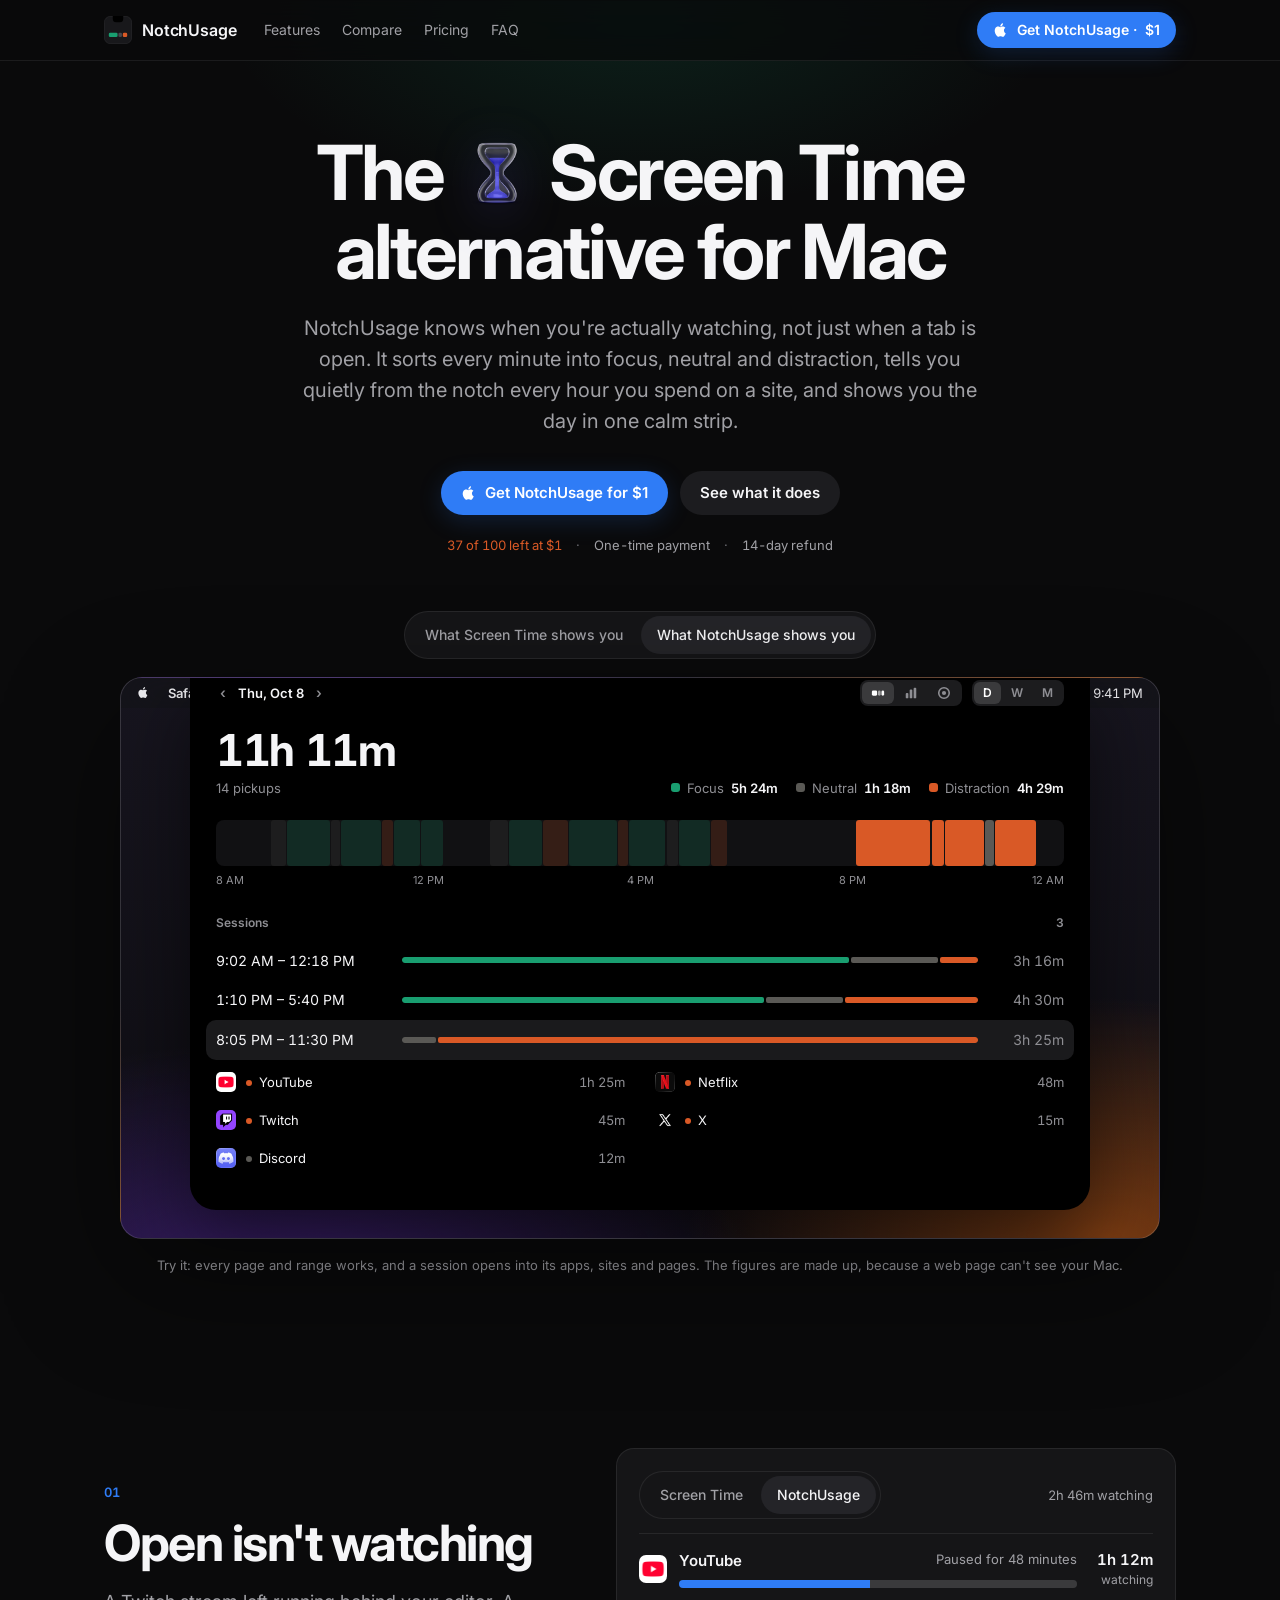
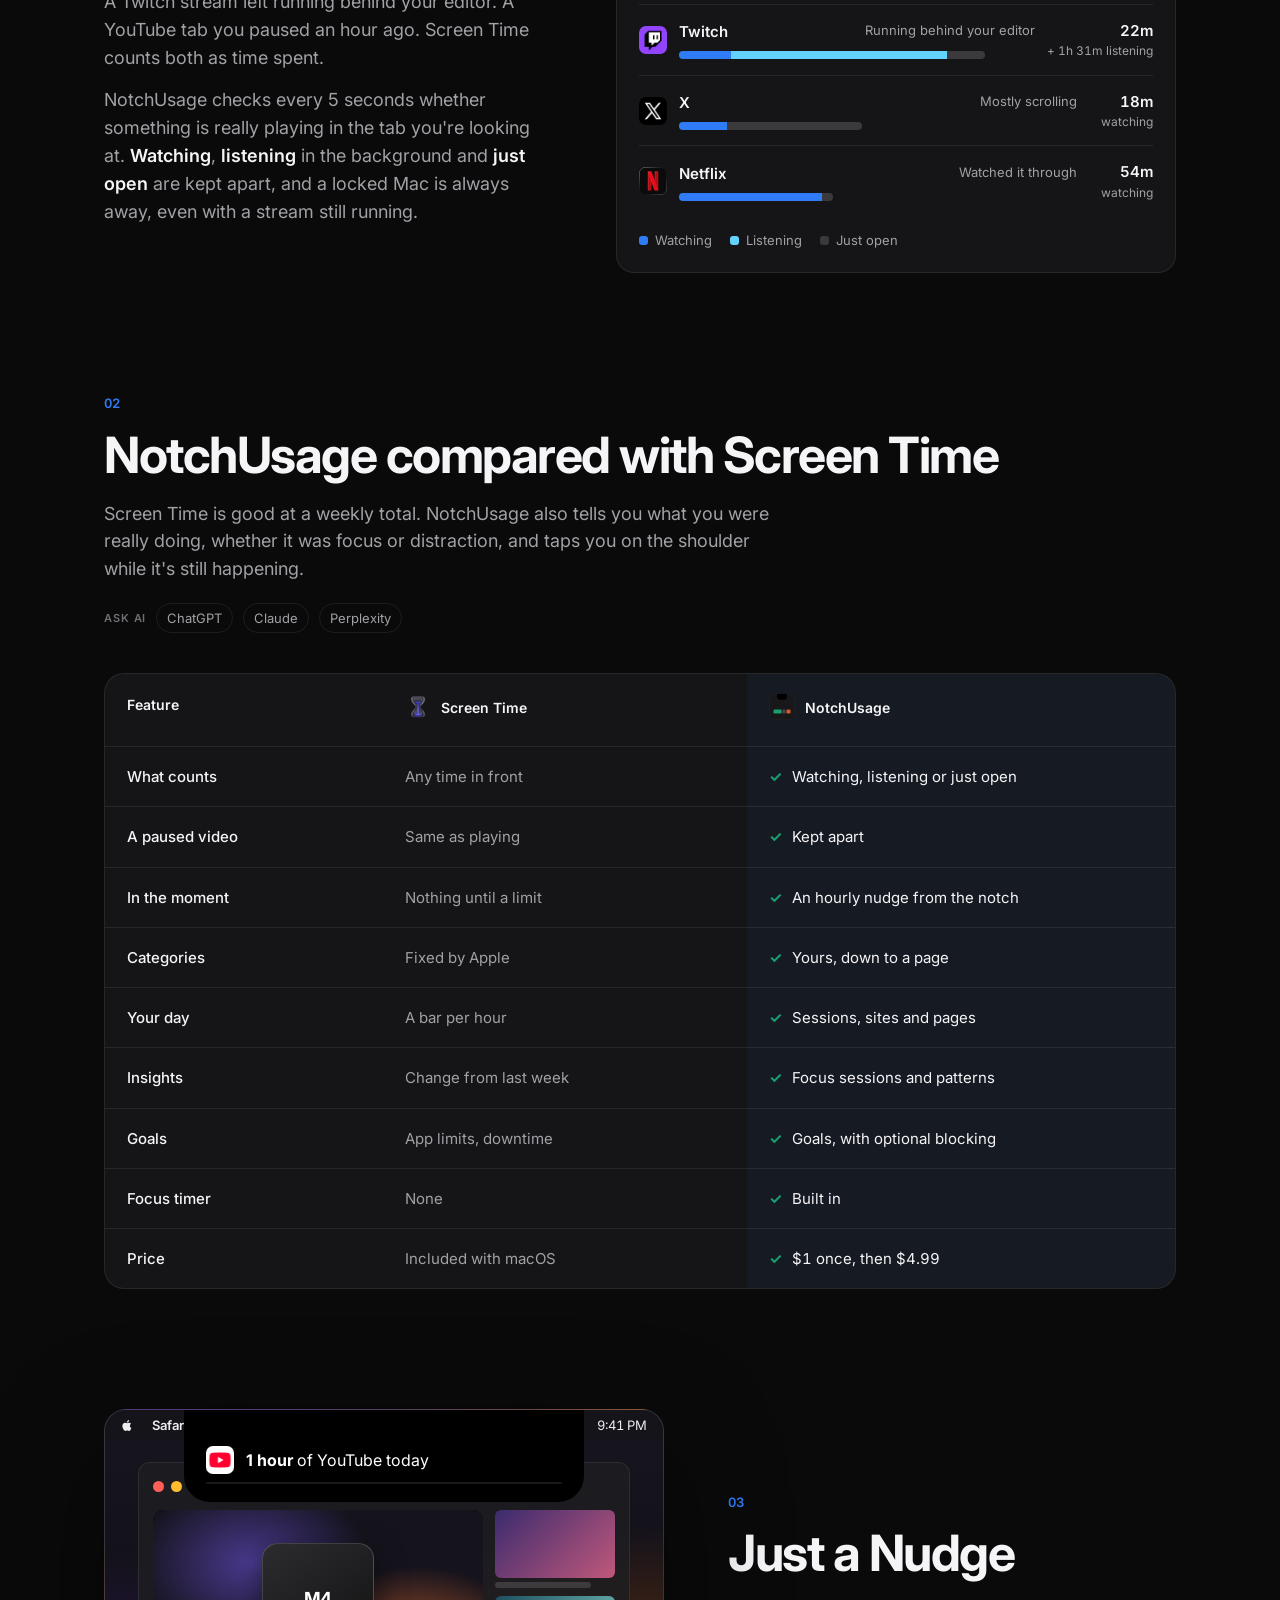
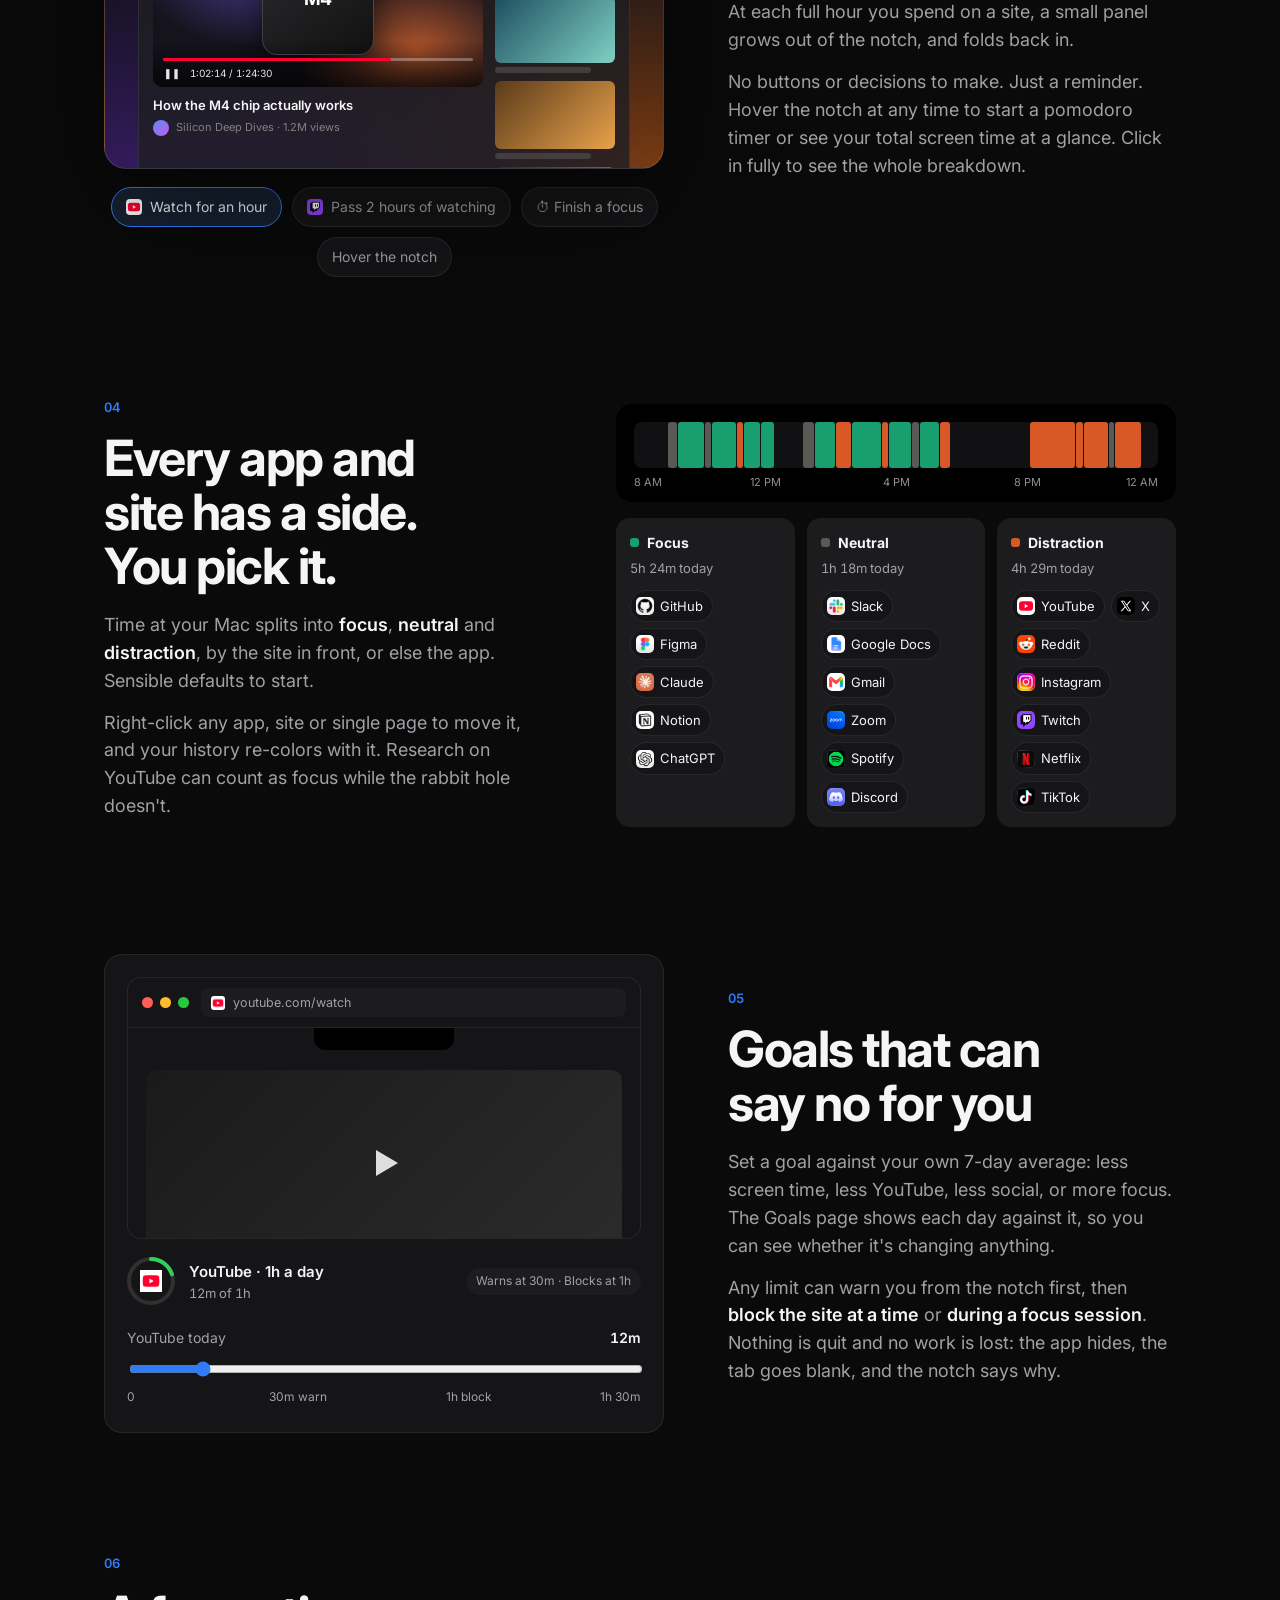
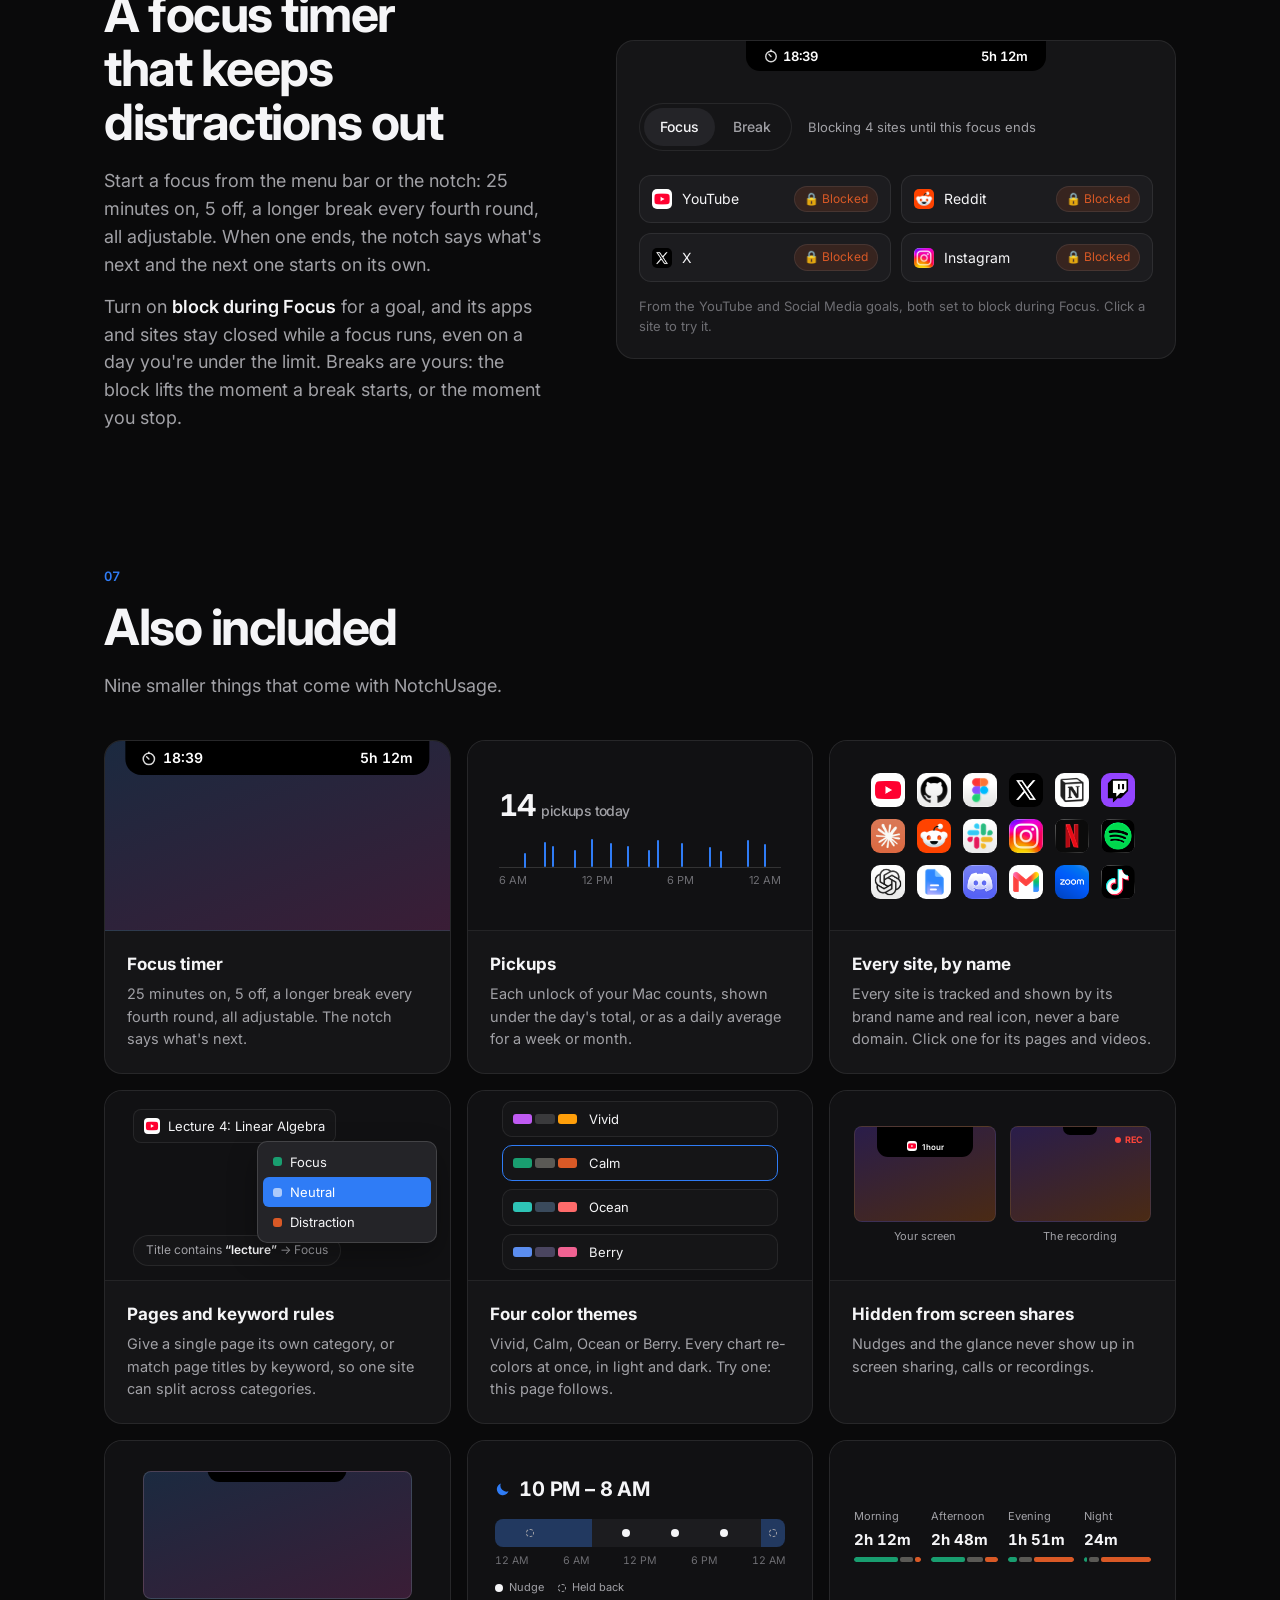
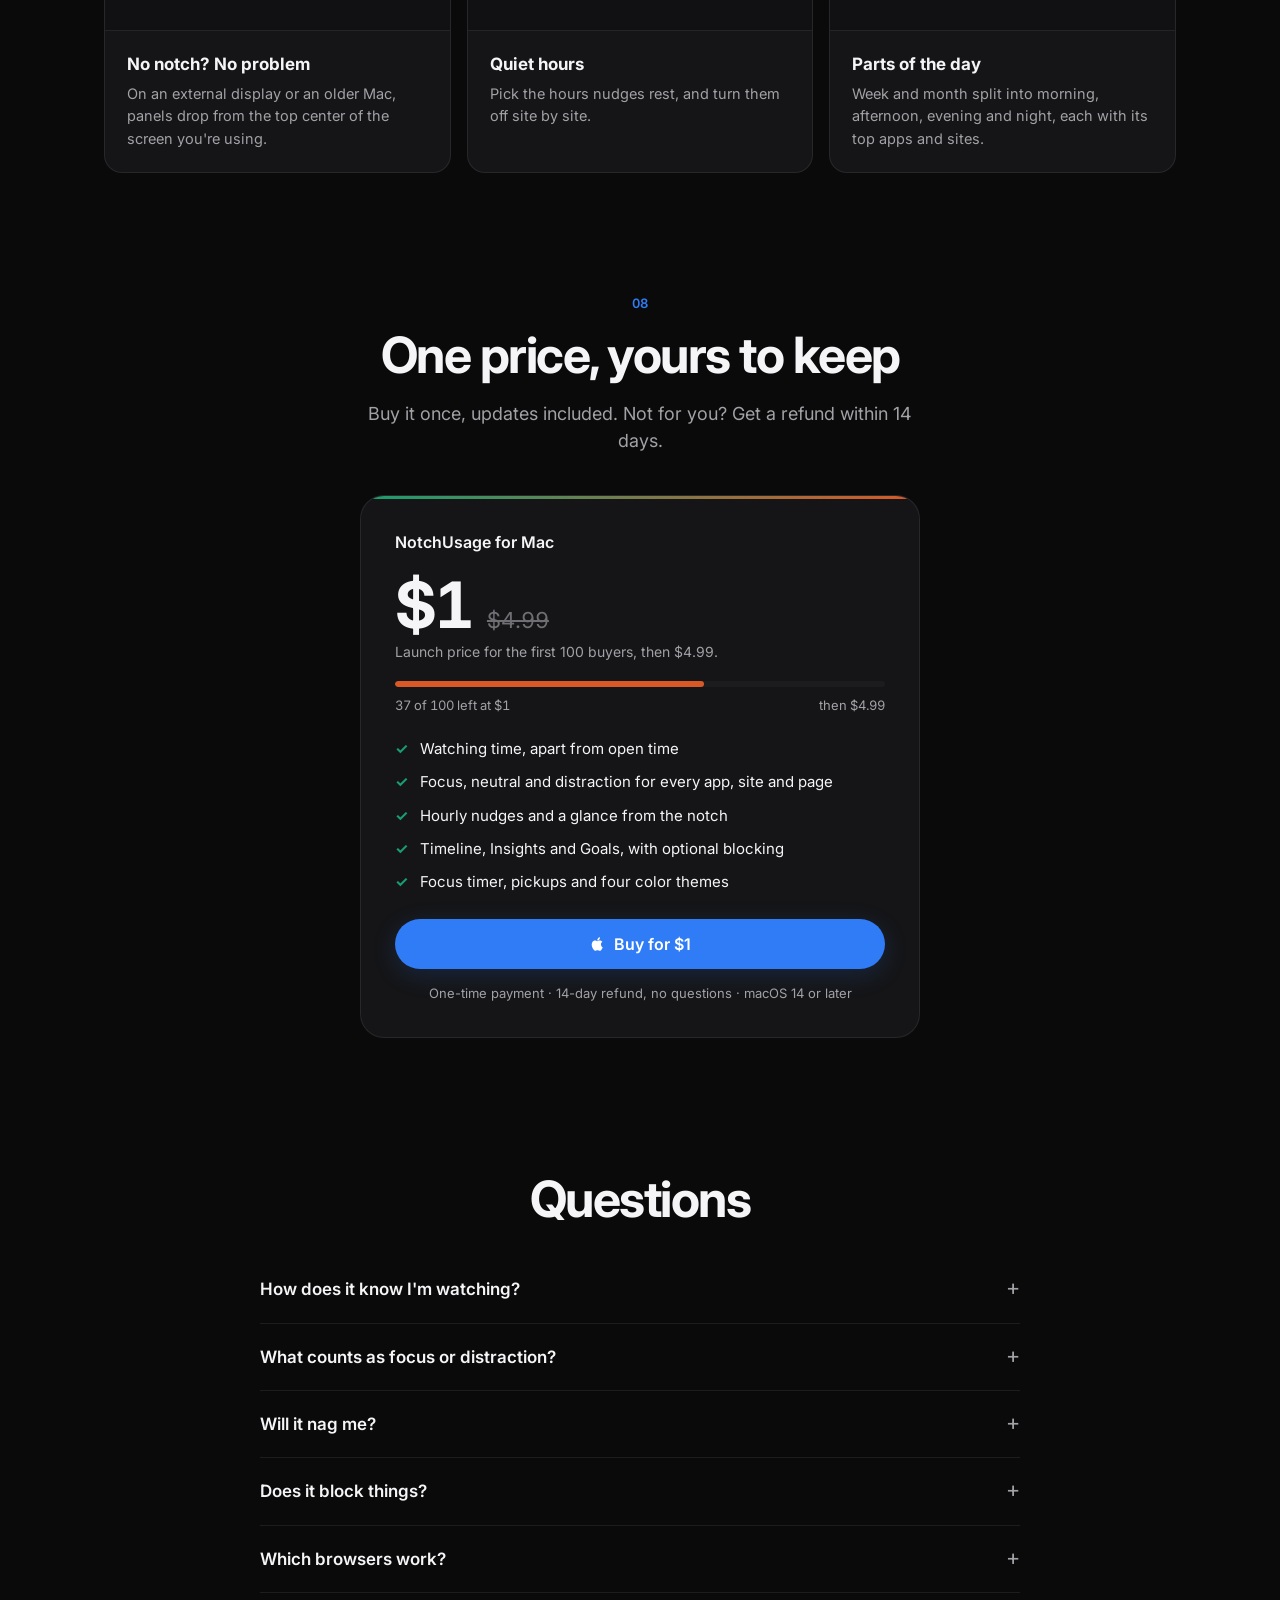
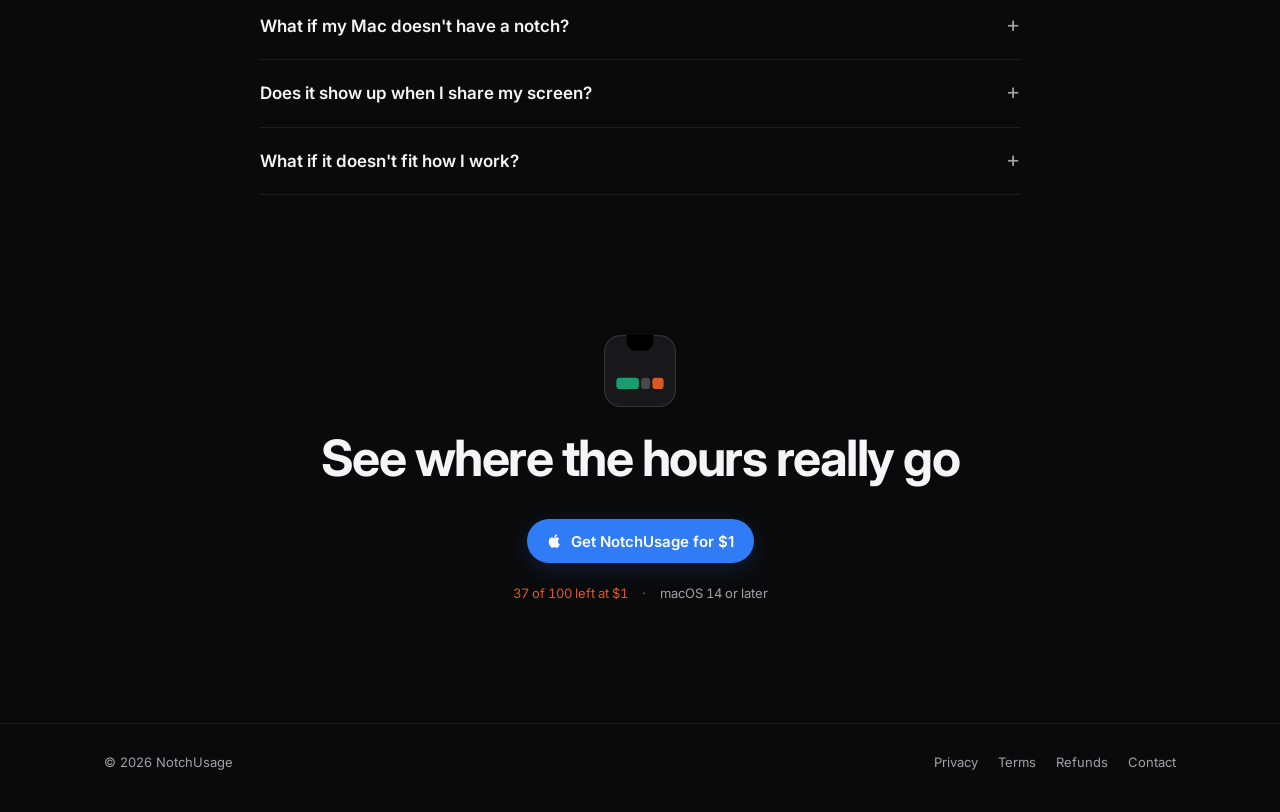
==== index.html @ 6f3a8d9e "Just a Nudge copy, static categories Co-Authored-By: Claude Opus 5.5 <noreply@anthropic.com>" ====
<!doctype html>
<html lang="en">
<head>
<meta charset="utf-8">
<meta name="viewport" content="width=device-width, initial-scale=1">
<title>NotchUsage: The Screen Time Alternative for Mac</title>
<meta name="description" content="NotchUsage knows when you're actually watching, not just when a tab is open. Focus, neutral and distraction for every app and site, a quiet nudge from the notch every hour, and a calm look back at your day.">
<link rel="icon" href="data:image/svg+xml,%3Csvg xmlns='http://www.w3.org/2000/svg' viewBox='0 0 64 64'%3E%3Crect width='64' height='64' rx='15' fill='%2318181b'/%3E%3Cpath d='M20 0h24v6a8 8 0 0 1-8 8h-8a8 8 0 0 1-8-8z' fill='%23000'/%3E%3Crect x='12' y='40' width='18' height='8' rx='3' fill='%23199E70'/%3E%3Crect x='32' y='40' width='8' height='8' rx='3' fill='%2348484d'/%3E%3Crect x='42' y='40' width='10' height='8' rx='3' fill='%23D95926'/%3E%3C/svg%3E">
<link rel="preconnect" href="https://fonts.googleapis.com">
<link rel="preconnect" href="https://fonts.gstatic.com" crossorigin>
<link href="https://fonts.googleapis.com/css2?family=Inter:wght@400;500;600;700&display=swap" rel="stylesheet">
<style>
:root {
  --bg: #0A0A0B;
  --bg-2: #111113;
  --surface: #151517;
  --surface-2: #1C1C1F;
  --surface-3: #242428;
  --border: rgba(255,255,255,.08);
  --border-2: rgba(255,255,255,.14);
  --text: #F5F5F7;
  --muted: #A1A1A6;
  --faint: #6E6E73;
  --accent: #2F7CF6;
  --accent-hover: #4A8DF8;
  --glow: rgba(47,124,246,.18);

  /* category colors: Calm theme (dark values); the theme card can switch them */
  --c-focus: #199E70;
  --c-neutral: #5A5955;
  --c-dist: #D95926;

  /* playback states */
  --s-watch: #2F7CF6;
  --s-listen: #64D2FF;
  --s-open: #3A3A3C;

  --panel: #000;
  --panel-text: #F5F5F7;
  --panel-muted: #8E8E93;
  --panel-line: rgba(255,255,255,.09);
  --panel-raise: #1A1A1C;

  --radius: 18px;
  --font: "Inter", -apple-system, BlinkMacSystemFont, "SF Pro Text", system-ui, sans-serif;
  color-scheme: dark;
}

* { box-sizing: border-box; }
html { scroll-behavior: smooth; -webkit-text-size-adjust: 100%; }
body {
  margin: 0; background: var(--bg); color: var(--text);
  font: 400 16px/1.55 var(--font); -webkit-font-smoothing: antialiased;
  overflow-x: hidden;
}
img { display: block; }
a { color: inherit; }
button { font: inherit; color: inherit; }
.wrap { max-width: 1120px; margin: 0 auto; padding: 0 24px; }
.num { font-variant-numeric: tabular-nums; }

/* ---------- nav ---------- */
.nav {
  position: sticky; top: 0; z-index: 50;
  background: color-mix(in srgb, var(--bg) 78%, transparent);
  backdrop-filter: saturate(160%) blur(16px); -webkit-backdrop-filter: saturate(160%) blur(16px);
  border-bottom: 1px solid var(--border);
}
.nav .wrap { display: flex; align-items: center; gap: 28px; height: 60px; }
.brand { display: flex; align-items: center; gap: 10px; font-weight: 600; text-decoration: none; letter-spacing: -.01em; }
.brand svg { width: 28px; height: 28px; }
.nav-links { display: flex; gap: 22px; font-size: 14px; color: var(--muted); }
.nav-links a { text-decoration: none; }
.nav-links a:hover { color: var(--text); }
.nav-right { margin-left: auto; display: flex; align-items: center; gap: 14px; }
.btn {
  display: inline-flex; align-items: center; gap: 8px; height: 44px; padding: 0 20px; border-radius: 999px;
  font-weight: 600; font-size: 15px; text-decoration: none; border: 0; cursor: pointer; white-space: nowrap;
  transition: background .15s, transform .15s;
}
.btn:active { transform: scale(.98); }
.btn-primary { background: var(--accent); color: #fff; box-shadow: 0 6px 24px var(--glow); }
.btn-primary:hover { background: var(--accent-hover); }
.btn-ghost { background: var(--surface-2); color: var(--text); }
.btn-ghost:hover { background: var(--surface-3); }
.btn-sm { height: 36px; padding: 0 16px; font-size: 14px; }
.btn svg { width: 16px; height: 16px; }

/* ---------- hero ---------- */
.hero { text-align: center; padding: 72px 0 40px; position: relative; }
.hero::before {
  content: ""; position: absolute; inset: -60px 0 auto; height: 520px; pointer-events: none; z-index: -1;
  background: radial-gradient(600px 300px at 50% 0%, color-mix(in srgb, var(--c-focus) 16%, transparent), transparent 70%);
}
.pill {
  display: inline-flex; align-items: center; gap: 10px; padding: 5px 14px 5px 6px; border-radius: 999px;
  border: 1px solid var(--border); background: var(--surface); font-size: 13px; color: var(--muted); text-decoration: none;
}
.pill b { background: var(--accent); color: #fff; font-weight: 600; font-size: 11px; padding: 2px 8px; border-radius: 999px; }
.pill:hover { border-color: var(--border-2); color: var(--text); }
h1 {
  font-size: clamp(40px, 7vw, 76px); line-height: 1.04; letter-spacing: -.035em; font-weight: 700;
  margin: 0 auto 22px; max-width: 900px;
}
h1 .inline-icon {
  display: inline-block; width: 1em; height: 1em; vertical-align: -.14em; margin: 0 .02em;
  filter: drop-shadow(0 8px 24px rgba(94,92,230,.35));
}
.lede { font-size: clamp(17px, 2vw, 20px); color: var(--muted); max-width: 680px; margin: 0 auto; text-wrap: pretty; }
.cta-row { display: flex; gap: 12px; justify-content: center; margin: 34px 0 20px; flex-wrap: wrap; }
.meta { font-size: 13px; color: var(--muted); display: flex; gap: 8px 14px; justify-content: center; flex-wrap: wrap; }
.meta .hot { color: var(--c-dist); }
.meta span + span::before { content: "·"; margin-right: 14px; color: var(--faint); }

/* ---------- demo shell ---------- */
.demo { margin: 56px auto 0; max-width: 1040px; }
.demo-switch {
  display: inline-flex; padding: 4px; border-radius: 999px; background: var(--surface); border: 1px solid var(--border);
  margin-bottom: 18px; gap: 2px;
}
.demo-switch button {
  border: 0; background: transparent; padding: 8px 16px; border-radius: 999px; font-size: 14px; font-weight: 500;
  color: var(--muted); cursor: pointer; transition: background .2s, color .2s;
}
.demo-switch button[aria-pressed="true"] { background: var(--surface-3); color: var(--text); }
.screen {
  position: relative; border-radius: 22px; overflow: hidden; text-align: left;
  border: 1px solid var(--border-2);
  background:
    radial-gradient(800px 420px at 15% 110%, #3B1E6E 0%, transparent 60%),
    radial-gradient(700px 400px at 95% 100%, #7A3B12 0%, transparent 60%),
    linear-gradient(180deg, #17151F, #0E0D12);
  box-shadow: 0 40px 120px rgba(0,0,0,.45);
}
.menubar {
  height: 30px; display: flex; align-items: center; padding: 0 16px; gap: 18px; font-size: 13px; position: relative;
  background: rgba(20,20,24,.55); backdrop-filter: blur(20px); -webkit-backdrop-filter: blur(20px); color: #EDEDF0;
}
.menubar b { font-weight: 600; }
.menubar .right { margin-left: auto; display: flex; gap: 14px; align-items: center; }
.menubar .mb-app { width: 15px; height: 15px; border-radius: 4px; }
.screen-body { padding: 0 20px 28px; min-height: 120px; }

/* the analysis panel grows out of the notch */
.panel {
  background: var(--panel); color: var(--panel-text); margin: -30px auto 0; position: relative; z-index: 2;
  max-width: 900px; border-radius: 0 0 26px 26px; padding: 0 26px 26px;
  box-shadow: 0 30px 80px rgba(0,0,0,.5);
}
.panel-head { height: 30px; display: flex; align-items: center; gap: 10px; font-size: 13px; }
.panel-head .date { display: flex; align-items: center; gap: 8px; font-weight: 600; }
.panel-head .notch-gap { flex: 1; min-width: 150px; }
.chev { border: 0; background: none; color: var(--panel-muted); cursor: pointer; padding: 2px 4px; font-size: 14px; line-height: 1; }
.chev:hover { color: var(--panel-text); }
.seg { display: inline-flex; background: #1C1C1E; border-radius: 8px; padding: 2px; gap: 1px; }
.seg button {
  border: 0; background: transparent; color: var(--panel-muted); padding: 2px 9px; border-radius: 6px; cursor: pointer;
  font-size: 12px; font-weight: 600; display: grid; place-items: center; height: 22px;
}
.seg button[aria-pressed="true"] { background: #3A3A3C; color: #fff; }
.seg button svg { width: 14px; height: 14px; }
.panel-body { padding-top: 20px; min-height: 430px; }
.headline { display: flex; align-items: flex-end; gap: 28px; flex-wrap: wrap; }
.big { font-size: 44px; font-weight: 700; letter-spacing: -.03em; line-height: 1; }
.sub { color: var(--panel-muted); font-size: 13px; margin-top: 6px; }
.legend { display: flex; gap: 18px; font-size: 13px; margin-left: auto; flex-wrap: wrap; }
.legend span { display: flex; align-items: center; gap: 7px; color: var(--panel-muted); }
.legend b { color: var(--panel-text); font-weight: 600; }
.sw { width: 9px; height: 9px; border-radius: 3px; flex: none; }
.f { background: var(--c-focus); } .n { background: var(--c-neutral); } .d { background: var(--c-dist); }

.strip { position: relative; height: 46px; margin-top: 22px; border-radius: 8px; background: #111113; }
.blk { position: absolute; top: 0; bottom: 0; border-radius: 3px; transition: opacity .25s, background .4s; cursor: pointer; }
.blk.dim { opacity: .18; }
.hours { position: relative; height: 18px; margin-top: 6px; font-size: 11px; color: var(--panel-muted); }
.hours span { position: absolute; transform: translateX(-50%); white-space: nowrap; }
.hours span:first-child { transform: none; }
.hours span:last-child { transform: translateX(-100%); }
.tip {
  position: absolute; z-index: 5; pointer-events: none; background: #2C2C2E; color: #fff; font-size: 12px;
  padding: 6px 10px; border-radius: 8px; white-space: nowrap; transform: translate(-50%, -110%); top: 0; opacity: 0; transition: opacity .12s;
  display: flex; align-items: center; gap: 7px; box-shadow: 0 8px 20px rgba(0,0,0,.4);
}
.tip img { width: 14px; height: 14px; border-radius: 4px; }
.tip.on { opacity: 1; }

.sec-title { font-size: 12px; font-weight: 600; color: var(--panel-muted); margin: 24px 0 8px; display: flex; justify-content: space-between; }
.rows { display: flex; flex-direction: column; }
.srow {
  display: grid; grid-template-columns: 170px 1fr 70px; gap: 16px; align-items: center; padding: 9px 10px; margin: 0 -10px;
  border-radius: 10px; cursor: pointer; font-size: 14px; border: 0; background: none; text-align: left; color: inherit; width: calc(100% + 20px);
}
.srow:hover { background: var(--panel-raise); }
.srow[aria-expanded="true"] { background: var(--panel-raise); }
.srow .len { text-align: right; color: var(--panel-muted); }
.cbar { display: flex; height: 6px; border-radius: 3px; overflow: hidden; gap: 2px; }
.cbar i { display: block; height: 100%; border-radius: 2px; transition: background .4s; }
.drill { padding: 6px 0 10px 0; display: grid; grid-template-columns: 1fr 1fr; gap: 6px 30px; }
.item {
  display: grid; grid-template-columns: 20px 1fr auto; gap: 10px; align-items: center; font-size: 13px;
  padding: 6px 8px; margin: 0 -8px; border-radius: 8px; cursor: pointer; border: 0; background: none; color: inherit; text-align: left; width: calc(100% + 16px);
}
.item:hover, .item[aria-expanded="true"] { background: var(--panel-raise); }
.item img, .ico { width: 20px; height: 20px; border-radius: 5px; }
.ico { display: grid; place-items: center; font-size: 10px; font-weight: 700; color: #fff; background: #3A3A3C; }
.item .t { color: var(--panel-muted); }
.item .dot { width: 6px; height: 6px; border-radius: 50%; display: inline-block; margin-right: 7px; vertical-align: 1px; }
.pages { grid-column: 1 / -1; font-size: 12.5px; color: var(--panel-muted); padding: 2px 0 8px 30px; }
.pages div { display: flex; justify-content: space-between; padding: 4px 0; border-bottom: 1px solid var(--panel-line); }
.pages div:last-child { border: 0; }
.pages b { color: var(--panel-text); font-weight: 500; }

.lanes { display: flex; flex-direction: column; gap: 6px; margin-top: 22px; }
.lane { display: grid; grid-template-columns: 54px 1fr 64px; gap: 12px; align-items: center; font-size: 12px; color: var(--panel-muted); cursor: pointer; }
.lane .strip { margin: 0; height: 30px; }
.lane:hover .strip { outline: 1px solid rgba(255,255,255,.18); }
.lane .tot { text-align: right; color: var(--panel-text); }
.lanes.thin { gap: 3px; }
.lanes.thin .lane .strip { height: 9px; border-radius: 3px; }
.lanes.thin .blk { border-radius: 1px; }
.parts { display: grid; grid-template-columns: repeat(4, 1fr); gap: 22px; margin-top: 26px; }
.parts h5 { margin: 0; font-size: 12px; color: var(--panel-muted); font-weight: 600; }
.parts .pv { font-size: 20px; font-weight: 600; margin: 4px 0 8px; }
.parts .mini { font-size: 12px; display: flex; justify-content: space-between; color: var(--panel-muted); padding: 2px 0; }
.parts .mini span:first-child { color: var(--panel-text); }

.ins { display: grid; grid-template-columns: 1fr 1fr; gap: 34px; }
.ins h4 { margin: 0 0 10px; font-size: 13px; color: var(--panel-muted); font-weight: 600; display: flex; align-items: center; gap: 8px; }
.ins .fig { display: flex; align-items: flex-end; justify-content: space-between; gap: 12px; }
.ins .fig .v { font-size: 32px; font-weight: 700; letter-spacing: -.02em; line-height: 1; }
.delta { font-size: 12px; font-weight: 600; margin-left: 8px; }
.ins .q { font-size: 12.5px; color: var(--panel-muted); margin: 8px 0 14px; }
.ins .q b { color: var(--panel-text); font-weight: 600; }
.sparks { display: flex; gap: 4px; align-items: flex-end; height: 40px; }
.sparks i { width: 8px; border-radius: 2px; display: block; }
.pattern { font-size: 13.5px; padding: 8px 0; border-bottom: 1px solid var(--panel-line); }
.pattern:last-child { border: 0; }
.pattern b { font-weight: 600; }
.trends { width: 100%; border-collapse: collapse; font-size: 13px; }
.trends td, .trends th { padding: 7px 0; border-bottom: 1px solid var(--panel-line); text-align: right; }
.trends th { color: var(--panel-muted); font-weight: 500; font-size: 12px; }
.trends td:first-child, .trends th:first-child { text-align: left; }
.trends tr:last-child td { border: 0; }

.goal-top { display: grid; grid-template-columns: 1fr 260px; gap: 34px; align-items: start; }
.gbars { position: relative; display: flex; align-items: flex-end; gap: 10px; height: 190px; margin-top: 18px; padding-bottom: 20px; }
.gbar { flex: 1; display: flex; flex-direction: column-reverse; gap: 2px; position: relative; height: 100%; justify-content: flex-start; }
.gbar i { display: block; border-radius: 3px; }
.gbar span { position: absolute; bottom: -20px; left: 0; right: 0; text-align: center; font-size: 11px; color: var(--panel-muted); }
.gline { position: absolute; left: 0; right: 0; border-top: 1.5px dashed rgba(255,255,255,.55); }
.gline em { position: absolute; right: 0; top: -18px; font-size: 11px; font-style: normal; color: var(--panel-muted); }
.gkey { display: flex; flex-direction: column; gap: 9px; font-size: 13px; margin-top: 6px; }
.gkey div { display: grid; grid-template-columns: 10px 1fr auto; gap: 10px; align-items: center; }
.gkey .t { color: var(--panel-muted); }
.tiles { display: grid; grid-template-columns: repeat(4, 1fr); gap: 12px; margin-top: 26px; }
.tile { background: var(--panel-raise); border-radius: 14px; padding: 14px; display: flex; gap: 12px; align-items: center; font-size: 13px; }
.tile .t { color: var(--panel-muted); font-size: 12px; }
.ring { width: 42px; height: 42px; flex: none; position: relative; }
.ring svg { width: 42px; height: 42px; transform: rotate(-90deg); }
.ring img, .ring .ico { position: absolute; inset: 11px; width: 20px; height: 20px; }

/* Screen Time look-alike (deliberately plain) */
.st { background: #1E1E20; color: #EDEDF0; border-radius: 12px; max-width: 900px; margin: 34px auto 0; padding: 26px 30px 30px; font-size: 14px; box-shadow: 0 30px 80px rgba(0,0,0,.4); }
.st .stbig { font-size: 30px; font-weight: 600; }
.st .stsub { color: #8E8E93; font-size: 13px; }
.st .stbars { display: flex; align-items: flex-end; gap: 6px; height: 120px; margin: 22px 0 6px; border-bottom: 1px solid rgba(128,128,128,.25); }
.st .stbars i { flex: 1; background: #0A84FF; border-radius: 2px 2px 0 0; display: block; }
.st .sthours { display: flex; justify-content: space-between; color: #8E8E93; font-size: 11px; }
.st .strow { display: grid; grid-template-columns: 24px 160px 1fr 80px; gap: 12px; align-items: center; padding: 9px 0; border-bottom: 1px solid rgba(128,128,128,.18); }
.st .strow:last-child { border: 0; }
.st .strow img { width: 20px; height: 20px; border-radius: 5px; }
.st .strow .bar { height: 6px; background: #8E8E93; border-radius: 3px; opacity: .6; }
.st .strow span:last-child { text-align: right; color: #8E8E93; }
.try { font-size: 13px; color: var(--muted); margin-top: 16px; text-align: center; }

/* ---------- sections ---------- */
section { padding: 120px 0 0; }
.kicker { font-size: 13px; font-weight: 600; color: var(--accent); font-variant-numeric: tabular-nums; letter-spacing: .02em; }
h2 { font-size: clamp(32px, 4.4vw, 50px); line-height: 1.08; letter-spacing: -.03em; font-weight: 700; margin: 14px 0 18px; text-wrap: balance; }
.prose { color: var(--muted); font-size: 18px; max-width: 560px; }
.prose p { margin: 0 0 14px; }
.prose b { color: var(--text); font-weight: 600; }
.split { display: grid; grid-template-columns: 1fr 1.25fr; gap: 64px; align-items: center; }
.split.rev { grid-template-columns: 1.25fr 1fr; }
.split.rev > :first-child { order: 2; }
.card {
  background: var(--surface); border: 1px solid var(--border); border-radius: var(--radius); padding: 22px;
}
.small-note { font-size: 13px; color: var(--faint); margin-top: 14px; }

/* 01 open vs watching */
.ow-head { display: flex; justify-content: space-between; align-items: center; margin-bottom: 14px; }
.ow-head .demo-switch { margin: 0; }
.ow-head .total { font-size: 13px; color: var(--muted); }
.ow-row { display: grid; grid-template-columns: 28px 1fr auto; gap: 12px; align-items: center; padding: 14px 0; border-top: 1px solid var(--border); }
.ow-row img { width: 28px; height: 28px; border-radius: 7px; }
.ow-name { font-weight: 600; font-size: 15px; display: flex; justify-content: space-between; gap: 10px; }
.ow-name small { font-weight: 400; color: var(--muted); font-size: 13px; transition: opacity .3s; }
.ow-bar { display: flex; height: 8px; border-radius: 4px; overflow: hidden; margin-top: 8px; background: var(--surface-2); }
.ow-bar i { display: block; height: 100%; transition: width .6s cubic-bezier(.2,.7,.2,1), background .4s; }
.ow-time { font-size: 15px; font-weight: 600; min-width: 64px; text-align: right; }
.ow-time small { display: block; font-weight: 400; color: var(--muted); font-size: 12px; }
.ow-legend { display: flex; gap: 18px; font-size: 13px; color: var(--muted); margin-top: 14px; transition: opacity .3s; }
.ow-legend span { display: flex; gap: 7px; align-items: center; }

/* 02 compare */
.ask { display: flex; gap: 10px; align-items: center; font-size: 13px; color: var(--muted); margin-top: 20px; flex-wrap: wrap; }
.ask .lbl { font-size: 11px; letter-spacing: .08em; text-transform: uppercase; color: var(--faint); font-weight: 600; }
.ask a { text-decoration: none; padding: 4px 10px; border: 1px solid var(--border); border-radius: 999px; }
.ask a:hover { color: var(--text); border-color: var(--border-2); }
.table-wrap { margin-top: 40px; border: 1px solid var(--border); border-radius: 20px; overflow: hidden; background: var(--surface); }
table.cmp { width: 100%; border-collapse: collapse; font-size: 15px; }
.cmp th, .cmp td { padding: 18px 22px; text-align: left; vertical-align: top; border-top: 1px solid var(--border); }
.cmp thead th { border-top: 0; font-size: 14px; font-weight: 600; padding: 20px 22px; }
.cmp thead th span { display: inline-flex; align-items: center; gap: 10px; }
.cmp thead th img, .cmp thead th svg { width: 26px; height: 26px; border-radius: 7px; }
.cmp thead th img { border-radius: 0; }
.cmp td:first-child { color: var(--text); font-weight: 500; width: 26%; }
.cmp td:nth-child(2) { color: var(--muted); width: 34%; }
.cmp td:nth-child(3) { color: var(--text); }
.cmp td:nth-child(3)::before { content: "✓"; color: var(--c-focus); font-weight: 700; margin-right: 10px; }
.cmp th:nth-child(3), .cmp td:nth-child(3) { background: color-mix(in srgb, var(--accent) 5%, transparent); }

/* 03 nudge */
.nudge-screen { min-height: 360px; }
.notch {
  position: absolute; left: 50%; top: 0; transform: translateX(-50%); z-index: 4;
  width: 190px; height: 30px; background: #000; border-radius: 0 0 14px 14px; color: #fff;
  transition: width .5s cubic-bezier(.3,.8,.25,1), height .5s cubic-bezier(.3,.8,.25,1), border-radius .5s;
  overflow: hidden; cursor: pointer;
}
.notch.open { border-radius: 0 0 26px 26px; }
.notch .nc { position: absolute; left: 0; right: 0; top: 30px; padding: 6px 22px 18px; opacity: 0; transition: opacity .25s; }
.notch.open .nc { opacity: 1; transition-delay: .2s; }
.notch .wing { position: absolute; top: 0; height: 30px; display: flex; align-items: center; font-size: 13px; font-weight: 600; opacity: 0; transition: opacity .25s; }
.notch.open .wing { opacity: 1; transition-delay: .2s; }
.notch .wing.l { left: 18px; } .notch .wing.r { right: 18px; }
.nmsg { display: flex; align-items: center; gap: 12px; font-size: 16px; white-space: nowrap; }
.nmsg img, .nmsg .ico { width: 28px; height: 28px; border-radius: 7px; }
.nmsg b { font-weight: 700; }
.nmsg small { display: block; color: var(--panel-muted); font-size: 12.5px; }
.nprog { position: absolute; left: 22px; right: 22px; bottom: 8px; height: 2px; background: rgba(255,255,255,.1); border-radius: 1px; overflow: hidden; }
.nprog i { display: block; height: 100%; background: rgba(255,255,255,.45); width: 100%; transform-origin: left; }
.gl-rows { display: flex; flex-direction: column; gap: 6px; font-size: 13px; }
.gl-rows div { display: grid; grid-template-columns: 18px 1fr auto; gap: 10px; align-items: center; }
.gl-rows img { width: 18px; height: 18px; border-radius: 5px; }
.gl-rows span:last-child { color: var(--panel-muted); }
.play { width: 22px; height: 22px; border-radius: 50%; background: #2C2C2E; display: grid; place-items: center; }
.nudge-controls { display: flex; gap: 10px; flex-wrap: wrap; justify-content: center; margin-top: 18px; }
.chip {
  border: 1px solid var(--border); background: var(--surface); border-radius: 999px; padding: 8px 14px; font-size: 14px;
  cursor: pointer; display: inline-flex; align-items: center; gap: 8px; color: var(--muted);
}
.chip:hover { color: var(--text); border-color: var(--border-2); }
.chip[aria-pressed="true"] { color: var(--text); border-color: var(--accent); background: color-mix(in srgb, var(--accent) 12%, var(--surface)); }
.chip img { width: 16px; height: 16px; border-radius: 4px; }
.desk-window {
  position: absolute; left: 6%; right: 6%; top: 52px; bottom: -40px; border-radius: 12px; background: rgba(30,30,34,.8);
  border: 1px solid rgba(255,255,255,.08); overflow: hidden;
}
.tl-dots { display: flex; gap: 7px; padding: 12px 14px; }
.tl-dots i { width: 11px; height: 11px; border-radius: 50%; background: #FF5F57; display: block; }
.tl-dots i:nth-child(2) { background: #FEBC2E; } .tl-dots i:nth-child(3) { background: #28C840; }
.video { margin: 4px 18px; border-radius: 10px; aspect-ratio: 16/6.2; background: linear-gradient(135deg, #1a1a1a, #2b2b2b); display: grid; place-items: center; position: relative; overflow: hidden; }
.video::after { content: ""; width: 0; height: 0; border-left: 22px solid rgba(255,255,255,.85); border-top: 13px solid transparent; border-bottom: 13px solid transparent; margin-left: 6px; }
.video .vbar { position: absolute; left: 0; bottom: 0; height: 3px; background: #FF0033; width: 38%; }
.vlines { margin: 12px 18px; }
.vlines i { display: block; height: 9px; border-radius: 5px; background: rgba(255,255,255,.12); margin-bottom: 8px; }

.yt { padding-bottom: 14px; }
.yt-top { display: flex; align-items: center; gap: 8px; padding: 10px 14px; font-size: 12px; }
.yt-top .tl-dots { padding: 0; margin-right: 8px; }
.yt-top img { width: 16px; height: 16px; border-radius: 4px; }
.yt-search { margin-left: auto; margin-right: auto; width: 38%; padding: 4px 12px; border-radius: 999px; border: 1px solid rgba(128,128,128,.3); color: rgba(128,128,128,.9); font-size: 11px; }
.yt-main { display: grid; grid-template-columns: 1fr 120px; gap: 12px; padding: 0 14px; }
.yt-player { position: relative; border-radius: 10px; overflow: hidden; aspect-ratio: 16/8.6; background: #000; }
.yt-scene { position: absolute; inset: 0; display: grid; place-items: center;
  background: radial-gradient(60% 80% at 30% 30%, #4a3a8f 0%, transparent 60%), radial-gradient(60% 80% at 80% 80%, #b2552b 0%, transparent 60%), #15131c; }
.yt-chip { width: 34%; aspect-ratio: 1; border-radius: 14%; background: linear-gradient(145deg, #2c2c30, #111); border: 1px solid rgba(255,255,255,.18);
  display: grid; place-items: center; font-weight: 700; font-size: 18px; color: #fff; box-shadow: 0 10px 30px rgba(0,0,0,.5); letter-spacing: -.02em; }
.yt-ctrl { position: absolute; left: 0; right: 0; bottom: 0; padding: 18px 10px 6px; background: linear-gradient(transparent, rgba(0,0,0,.7)); color: #fff; font-size: 10px; }
.yt-prog { height: 3px; background: rgba(255,255,255,.3); border-radius: 2px; }
.yt-prog i { display: block; height: 100%; width: 73.6%; background: #FF0033; border-radius: 2px; }
.yt-row { display: flex; gap: 10px; margin-top: 5px; opacity: .9; }
.yt-title { font-size: 13px; font-weight: 600; margin-top: 8px; }
.yt-ch { display: flex; align-items: center; gap: 7px; font-size: 11px; color: rgba(128,128,128,1); margin-top: 4px; }
.yt-ch i { width: 16px; height: 16px; border-radius: 50%; background: linear-gradient(135deg, #5b8def, #bf5af2); display: block; }
.yt-side { display: flex; flex-direction: column; gap: 8px; }
.yt-side div { display: grid; grid-template-columns: 1fr; gap: 4px; }
.yt-side i { display: block; aspect-ratio: 16/9; border-radius: 6px; }
.yt-side span { height: 6px; width: 80%; border-radius: 3px; background: rgba(128,128,128,.3); }

/* 04 categories */
.cat-cols { display: grid; grid-template-columns: repeat(3, 1fr); gap: 12px; margin-top: 16px; }
.cat-col { background: var(--surface-2); border-radius: 14px; padding: 14px; min-height: 196px; }
.cat-col h5 { margin: 0 0 4px; font-size: 14px; display: flex; align-items: center; gap: 8px; }
.cat-col .ct { font-size: 13px; color: var(--muted); margin-bottom: 12px; }
.cat-col .chips { display: flex; flex-wrap: wrap; gap: 6px; }
.app-chip {
  display: inline-flex; align-items: center; gap: 6px; font-size: 13px; padding: 5px 9px 5px 5px; border-radius: 999px;
  background: var(--surface); border: 1px solid var(--border);
}
.app-chip img, .app-chip .ico { width: 18px; height: 18px; border-radius: 5px; }
.cat-strip { background: #000; border-radius: 16px; padding: 18px 18px 10px; }
.cat-strip .strip { margin-top: 0; }
.cat-strip .hours { color: #8E8E93; }

/* 05 goals */
.browser { background: var(--surface); border: 1px solid var(--border); border-radius: 14px; overflow: hidden; position: relative; }
.browser .bar { display: flex; align-items: center; gap: 12px; padding: 10px 14px; border-bottom: 1px solid var(--border); font-size: 12.5px; color: var(--muted); }
.browser .url { flex: 1; background: var(--surface-2); border-radius: 8px; padding: 5px 10px; display: flex; gap: 8px; align-items: center; }
.browser .url img { width: 14px; height: 14px; border-radius: 3px; }
.browser .page { height: 210px; position: relative; padding-top: 12px; }
.browser .blank { position: absolute; inset: 0; background: var(--surface); display: grid; place-items: center; color: var(--faint); font-size: 13px; opacity: 0; transition: opacity .3s; }
.browser.blocked .blank { opacity: 1; }
.browser .notch { cursor: default; }
.slider-row { margin-top: 22px; }
.slider-row label { display: flex; justify-content: space-between; font-size: 14px; color: var(--muted); margin-bottom: 10px; }
.slider-row label b { color: var(--text); font-weight: 600; }
input[type=range] { width: 100%; accent-color: var(--accent); }
.marks { position: relative; height: 22px; font-size: 12px; color: var(--muted); margin-top: 4px; }
.marks span { position: absolute; transform: translateX(-50%); white-space: nowrap; }
.goal-card { display: flex; align-items: center; gap: 14px; margin-top: 18px; }
.goal-card .ring { width: 48px; height: 48px; }
.goal-card .ring svg { width: 48px; height: 48px; }
.goal-card .ring img { inset: 13px; width: 22px; height: 22px; }
.goal-card .gt { font-size: 15px; font-weight: 600; }
.goal-card .gs { font-size: 13px; color: var(--muted); }
.goal-card .lock { margin-left: auto; font-size: 12px; padding: 4px 10px; border-radius: 999px; background: var(--surface-2); color: var(--muted); transition: all .3s; }
.goal-card .lock.on { color: var(--c-dist); background: color-mix(in srgb, var(--c-dist) 14%, transparent); }


/* 06 focus */
.fx { position: relative; overflow: hidden; padding-top: 62px; }
.fx .notch { width: 300px; cursor: default; }
.fx .notch .wing { opacity: 1; gap: 5px; }
.fx .notch .wing svg { width: 14px; height: 14px; }
.fx .notch .nc { padding: 6px 16px 12px; }
.fx-top { display: flex; align-items: center; gap: 16px; flex-wrap: wrap; }
.fx-top .demo-switch { margin-bottom: 0; }
.fx-note { font-size: 13px; color: var(--muted); }
.fx-sites { display: grid; grid-template-columns: 1fr 1fr; gap: 10px; margin-top: 24px; }
.fx-site { display: flex; align-items: center; gap: 10px; padding: 10px 12px; border-radius: 12px; border: 1px solid var(--border); background: var(--surface-2); color: var(--text); font: inherit; font-size: 14px; cursor: pointer; text-align: left; }
.fx-site img { width: 20px; height: 20px; border-radius: 5px; }
.fx-site .pill { margin-left: auto; font-size: 12px; padding: 3px 9px; border-radius: 999px; background: var(--surface-3); color: var(--muted); transition: all .3s; }
.fx-site .pill.on { color: var(--c-dist); background: color-mix(in srgb, var(--c-dist) 14%, transparent); }

/* 07 also included */
.feat .vis.desk { background: linear-gradient(160deg, #1b2a40, #3a1d36); }
.mini-glance { position: absolute; top: 0; left: 50%; transform: translateX(-50%); width: 88%; height: 34px; background: #000; color: #fff; border-radius: 0 0 16px 16px; display: flex; align-items: center; justify-content: space-between; padding: 0 16px; font-size: 14px; font-weight: 600; }
.mini-glance .mg-l { display: flex; align-items: center; gap: 6px; }
.mini-glance svg { width: 15px; height: 15px; }
.grid9 { display: grid; grid-template-columns: repeat(3, 1fr); gap: 16px; margin-top: 40px; }
.feat { padding: 0; overflow: hidden; display: flex; flex-direction: column; }
.feat .vis { height: 190px; background: var(--bg-2); border-bottom: 1px solid var(--border); position: relative; display: grid; place-items: center; overflow: hidden; }
.feat .txt { padding: 20px 22px 22px; }
.feat h4 { margin: 0 0 6px; font-size: 17px; }
.feat p { margin: 0; color: var(--muted); font-size: 14.5px; }
.picks { width: 82%; }
.picks .pk-n { font-size: 30px; font-weight: 700; letter-spacing: -.02em; }
.picks .pk-n small { font-size: 14px; color: var(--muted); font-weight: 500; margin-left: 6px; }
.picks .pk-line { position: relative; height: 30px; margin-top: 10px; border-bottom: 1px solid var(--border-2); }
.picks .pk-line i { position: absolute; bottom: 0; width: 2px; background: var(--accent); border-radius: 1px; transform-origin: bottom; animation: rise .5s both; }
@keyframes rise { from { transform: scaleY(0); } }
.picks .pk-h { display: flex; justify-content: space-between; font-size: 11px; color: var(--faint); margin-top: 4px; }
.icon-cloud { display: grid; grid-template-columns: repeat(6, 34px); gap: 12px; }
.icon-cloud img { width: 34px; height: 34px; border-radius: 9px; transition: transform .2s; }
.icon-cloud img:hover { transform: scale(1.15); }
.ctx { background: var(--surface-3); border: 1px solid var(--border-2); border-radius: 10px; padding: 5px; font-size: 13px; width: 180px; box-shadow: 0 12px 30px rgba(0,0,0,.3); position: absolute; left: 44%; top: 50px; z-index: 1; }
.ctx div { padding: 5px 10px; border-radius: 6px; display: flex; align-items: center; gap: 8px; }
.ctx div.hl { background: var(--accent); color: #fff; }
.ctx hr { border: 0; border-top: 1px solid var(--border-2); margin: 4px 6px; }
.pagerow { position: absolute; left: 8%; top: 18px; font-size: 13px; background: var(--surface); border: 1px solid var(--border); border-radius: 8px; padding: 6px 10px; display: flex; gap: 8px; align-items: center; }
.pagerow img { width: 16px; height: 16px; border-radius: 4px; }
.rule { position: absolute; left: 8%; bottom: 14px; font-size: 12px; color: var(--muted); background: var(--surface); border: 1px solid var(--border); border-radius: 999px; padding: 5px 12px; }
.rule b { color: var(--text); font-weight: 600; }
.themes { display: flex; flex-direction: column; gap: 8px; width: 80%; }
.theme-btn { display: grid; grid-template-columns: 64px 1fr; gap: 12px; align-items: center; border: 1px solid var(--border); background: var(--surface); border-radius: 10px; padding: 7px 10px; cursor: pointer; font-size: 13px; text-align: left; }
.theme-btn[aria-pressed="true"] { border-color: var(--accent); }
.theme-btn .sws { display: flex; gap: 3px; height: 10px; }
.theme-btn .sws i { flex: 1; border-radius: 3px; display: block; }
.twins { display: grid; grid-template-columns: 1fr 1fr; gap: 14px; width: 86%; }
.twin { font-size: 11px; color: var(--muted); text-align: center; }
.twin .mini-s { height: 96px; border-radius: 8px; background: linear-gradient(160deg, #2a1d4a, #4a2a14); position: relative; margin-bottom: 6px; border: 1px solid var(--border); overflow: hidden; }
.mini-notch { position: absolute; left: 50%; top: 0; transform: translateX(-50%); background: #000; border-radius: 0 0 7px 7px; width: 34px; height: 8px; }
.mini-notch.big { width: 96px; height: 30px; border-radius: 0 0 11px 11px; display: flex; align-items: flex-end; justify-content: center; gap: 5px; padding-bottom: 6px; color: #fff; font-size: 8px; font-weight: 600; }
.mini-notch.big img { width: 10px; height: 10px; border-radius: 3px; }
.rec { position: absolute; right: 7px; top: 6px; font-size: 9px; font-weight: 700; color: #FF453A; display: flex; align-items: center; gap: 4px; }
.rec::before { content: ""; width: 6px; height: 6px; border-radius: 50%; background: #FF453A; animation: blink 1.4s infinite; }
@keyframes blink { 50% { opacity: .2; } }
.ext { width: 78%; height: 128px; border-radius: 8px; border: 1px solid var(--border-2); position: relative; background: linear-gradient(160deg, #1b2a40, #3a1d36); overflow: hidden; }
.ext .drop { position: absolute; left: 50%; transform: translate(-50%, -100%); top: 10px; background: #000; color: #fff; border-radius: 12px; padding: 8px 12px; font-size: 11px; display: flex; gap: 8px; align-items: center; white-space: nowrap; animation: drop 4s infinite; }
.ext .drop img { width: 16px; height: 16px; border-radius: 4px; }
@keyframes drop { 0%, 8% { transform: translate(-50%, -140%); } 18%, 70% { transform: translate(-50%, 0); } 80%, 100% { transform: translate(-50%, -140%); } }
.qh { width: 84%; }
.qh-head { display: flex; align-items: center; gap: 8px; font-size: 13px; margin-bottom: 14px; }
.qh-head b { font-size: 20px; font-weight: 700; letter-spacing: -.01em; }
.qh-bar { position: relative; height: 28px; border-radius: 8px; background: var(--surface-2); }
.qh-bar .q { position: absolute; top: 0; bottom: 0; background: color-mix(in srgb, var(--accent) 30%, transparent); display: block; }
.qh-bar .q:first-child { border-radius: 8px 0 0 8px; } .qh-bar .q:nth-child(2) { border-radius: 0 8px 8px 0; }
.qh-bar em { position: absolute; top: 50%; width: 8px; height: 8px; margin: -4px 0 0 -4px; border-radius: 50%; background: var(--text); }
.qh-bar em.off { background: transparent; border: 1.5px dashed var(--muted); }
.qh-h { display: flex; justify-content: space-between; font-size: 10.5px; color: var(--faint); margin-top: 6px; }
.qh-key { display: flex; gap: 14px; font-size: 11px; color: var(--muted); margin-top: 10px; }
.qh-key span { display: flex; align-items: center; gap: 6px; }
.qh-key i { width: 8px; height: 8px; border-radius: 50%; display: block; background: var(--text); }
.qh-key i.off { background: transparent; border: 1.5px dashed var(--muted); }
.pod { display: grid; grid-template-columns: repeat(4, 1fr); gap: 10px; width: 86%; font-size: 11px; color: var(--muted); }
.pod b { display: block; color: var(--text); font-size: 15px; margin: 2px 0 6px; }
.pod .cbar { height: 5px; }

/* pricing */
.price-card { max-width: 560px; margin: 40px auto 0; padding: 34px; text-align: left; border-radius: 24px; background: var(--surface); border: 1px solid var(--border); position: relative; overflow: hidden; }
.price-card::before { content: ""; position: absolute; inset: 0 0 auto; height: 3px; background: linear-gradient(90deg, var(--c-focus), var(--c-dist)); }
.price-row { display: flex; align-items: baseline; gap: 14px; margin: 18px 0 4px; }
.price { font-size: 64px; font-weight: 700; letter-spacing: -.04em; line-height: 1; }
.was { font-size: 22px; color: var(--faint); text-decoration: line-through; }
.seats { margin: 18px 0 22px; }
.seats .track { height: 6px; background: var(--surface-2); border-radius: 3px; overflow: hidden; }
.seats .track i { display: block; height: 100%; width: 0; background: var(--c-dist); border-radius: 3px; }
.seats div:last-child { font-size: 13px; color: var(--muted); margin-top: 8px; display: flex; justify-content: space-between; }
.checks { list-style: none; padding: 0; margin: 0 0 26px; display: flex; flex-direction: column; gap: 10px; font-size: 15px; }
.checks li { display: flex; gap: 12px; }
.checks li::before { content: "✓"; color: var(--c-focus); font-weight: 700; }
.price-card .btn { width: 100%; justify-content: center; height: 50px; font-size: 16px; }
.fine { font-size: 13px; color: var(--muted); text-align: center; margin-top: 14px; }

/* faq */
.faq { max-width: 760px; margin: 30px auto 0; }
details { border-bottom: 1px solid var(--border); }
summary { list-style: none; cursor: pointer; padding: 20px 0; font-size: 17px; font-weight: 600; display: flex; justify-content: space-between; gap: 20px; }
summary::-webkit-details-marker { display: none; }
summary::after { content: "+"; color: var(--muted); font-weight: 400; font-size: 22px; line-height: 1; transition: transform .2s; }
details[open] summary::after { transform: rotate(45deg); }
details p { margin: 0 0 20px; color: var(--muted); max-width: 640px; }

.final { text-align: center; padding: 140px 0 120px; }
.final h2 { max-width: 640px; margin-left: auto; margin-right: auto; }
footer { border-top: 1px solid var(--border); padding: 28px 0 40px; font-size: 13px; color: var(--muted); }
footer .wrap { display: flex; justify-content: space-between; gap: 20px; flex-wrap: wrap; }
footer nav { display: flex; gap: 20px; flex-wrap: wrap; }
footer a { text-decoration: none; } footer a:hover { color: var(--text); }
.center { text-align: center; }
.center .prose { margin: 0 auto; }

/* reveal */
.js .rv { opacity: 0; transform: translateY(18px); transition: opacity .7s ease, transform .7s cubic-bezier(.2,.7,.2,1); }
.js .rv.in { opacity: 1; transform: none; }

@media (prefers-reduced-motion: reduce) {
  *, *::before, *::after { animation: none !important; transition: none !important; }
  .js .rv { opacity: 1; transform: none; }
}

@media (max-width: 960px) {
  .nav-links { display: none; }
  .split, .split.rev { grid-template-columns: 1fr; gap: 36px; }
  .split.rev > :first-child { order: 0; }
  .grid9 { grid-template-columns: 1fr 1fr; }
  .goal-top { grid-template-columns: 1fr; }
  .tiles { grid-template-columns: 1fr 1fr; }
}
@media (max-width: 700px) {
  .wrap { padding: 0 16px; }
  .hero { padding-top: 48px; }
  .screen-body { padding: 0 8px 16px; }
  .panel { padding: 0 14px 18px; border-radius: 0 0 20px 20px; }
  .panel-head .notch-gap { min-width: 0; }
  .panel-head { gap: 6px; }
  .seg button { padding: 2px 7px; }
  .panel-head .date span { display: none; }
  .legend { margin-left: 0; gap: 12px; }
  .big { font-size: 36px; }
  .srow { grid-template-columns: 1fr 64px; }
  .srow .cbar { grid-column: 1 / -1; grid-row: 2; }
  .drill { grid-template-columns: 1fr; }
  .ins { grid-template-columns: 1fr; gap: 26px; }
  .parts { grid-template-columns: 1fr 1fr; }
  .grid9, .cat-cols, .fx-sites { grid-template-columns: 1fr; }
  .cmp th, .cmp td { padding: 14px 12px; font-size: 13.5px; }
  .cmp td:first-child { width: 30%; }
  .cmp td:nth-child(3)::before { display: none; }
  .st { padding: 20px 16px; }
  .st .strow { grid-template-columns: 20px 1fr 64px; }
  .st .strow .bar { display: none; }
  .desk-window { left: 3%; right: 3%; }
  .nav .btn .lbl-long { display: none; }
}
</style>
</head>
<body>
<svg width="0" height="0" style="position:absolute" aria-hidden="true">
  <defs>
    <symbol id="logo" viewBox="0 0 64 64">
      <rect width="64" height="64" rx="15" fill="#18181B"/>
      <rect x=".5" y=".5" width="63" height="63" rx="14.5" fill="none" stroke="rgba(255,255,255,.12)"/>
      <path d="M20 0h24v6a8 8 0 0 1-8 8h-8a8 8 0 0 1-8-8z" fill="#000"/>
      <rect x="11" y="38" width="20" height="10" rx="3" style="fill:var(--c-focus)"/>
      <rect x="33" y="38" width="8" height="10" rx="3" fill="#48484D"/>
      <rect x="43" y="38" width="10" height="10" rx="3" style="fill:var(--c-dist)"/>
    </symbol>
    <symbol id="i-apple" viewBox="0 0 24 24"><path fill="currentColor" d="M16.4 12.6c0-2.5 2.1-3.7 2.2-3.8-1.2-1.7-3-2-3.7-2-1.6-.2-3.1.9-3.9.9-.8 0-2-.9-3.4-.9-1.7 0-3.3 1-4.2 2.6-1.8 3.1-.5 7.7 1.3 10.2.9 1.2 1.9 2.6 3.2 2.6 1.3-.1 1.8-.8 3.3-.8 1.6 0 2 .8 3.4.8s2.3-1.3 3.1-2.5c1-1.4 1.4-2.8 1.4-2.9 0 0-2.7-1-2.7-4.2zM13.9 5.2c.7-.9 1.2-2 1-3.2-1 0-2.3.7-3 1.6-.7.8-1.2 2-1.1 3.1 1.2.1 2.3-.6 3.1-1.5z"/></symbol>
    <symbol id="i-timeline" viewBox="0 0 16 16"><rect x="1" y="5" width="6" height="6" rx="1.5" fill="currentColor"/><rect x="8" y="5" width="3" height="6" rx="1.5" fill="currentColor" opacity=".55"/><rect x="12" y="5" width="3" height="6" rx="1.5" fill="currentColor"/></symbol>
    <symbol id="i-insights" viewBox="0 0 16 16"><rect x="2" y="8" width="3" height="6" rx="1" fill="currentColor"/><rect x="6.5" y="4" width="3" height="10" rx="1" fill="currentColor"/><rect x="11" y="2" width="3" height="12" rx="1" fill="currentColor"/></symbol>
    <symbol id="i-goals" viewBox="0 0 16 16"><circle cx="8" cy="8" r="6" fill="none" stroke="currentColor" stroke-width="1.8"/><circle cx="8" cy="8" r="2.4" fill="currentColor"/></symbol>
  </defs>
</svg>

<header class="nav">
  <div class="wrap">
    <a class="brand" href="#top"><svg><use href="#logo"/></svg>NotchUsage</a>
    <nav class="nav-links">
      <a href="#watching">Features</a>
      <a href="#compare">Compare</a>
      <a href="#pricing">Pricing</a>
      <a href="#faq">FAQ</a>
    </nav>
    <div class="nav-right">
      <!-- TODO: link to the Dodo Payments checkout -->
      <a class="btn btn-primary btn-sm" href="#pricing"><svg><use href="#i-apple"/></svg><span class="lbl-long">Get NotchUsage ·</span> $1</a>
    </div>
  </div>
</header>

<main id="top">
  <!-- ============ HERO ============ -->
  <div class="hero wrap">
    <h1 class="rv">The <img class="inline-icon" src="assets/ScreenTimeIcon.png" alt=""> Screen&nbsp;Time alternative for Mac</h1>
    <p class="lede rv">NotchUsage knows when you're actually watching, not just when a tab is open. It sorts every minute into focus, neutral and distraction, tells you quietly from the notch every hour you spend on a site, and shows you the day in one calm strip.</p>
    <div class="cta-row rv">
      <a class="btn btn-primary" href="#pricing"><svg><use href="#i-apple"/></svg>Get NotchUsage for $1</a>
      <a class="btn btn-ghost" href="#watching">See what it does</a>
    </div>
    <div class="meta rv num">
      <span class="hot" data-seats-text></span>
      <span>One-time payment</span>
      <span>14-day refund</span>
    </div>

    <div class="demo rv">
      <div class="demo-switch" role="group" aria-label="Compare views">
        <button aria-pressed="false" data-hero="st">What Screen Time shows you</button>
        <button aria-pressed="true" data-hero="nu">What NotchUsage shows you</button>
      </div>
      <div class="screen">
        <div class="menubar">
          <svg width="13" height="15"><use href="#i-apple"/></svg><b>Safari</b><span>File</span><span>Edit</span><span>View</span>
          <span class="right num"><span>87%</span><span>Thu Oct 8&nbsp; 9:41 PM</span></span>
        </div>
        <div class="screen-body">
          <div class="panel" id="heroPanel">
            <div class="panel-head">
              <div class="date"><button class="chev" aria-label="Previous">‹</button><span id="pDate">Thu, Oct 8</span><button class="chev" aria-label="Next">›</button></div>
              <div class="notch-gap"></div>
              <div class="seg" role="group" aria-label="Page">
                <button aria-pressed="true" data-page="timeline" aria-label="Timeline"><svg><use href="#i-timeline"/></svg></button>
                <button aria-pressed="false" data-page="insights" aria-label="Insights"><svg><use href="#i-insights"/></svg></button>
                <button aria-pressed="false" data-page="goals" aria-label="Goals"><svg><use href="#i-goals"/></svg></button>
              </div>
              <div class="seg" role="group" aria-label="Range" id="rangeSeg">
                <button aria-pressed="true" data-range="D">D</button>
                <button aria-pressed="false" data-range="W">W</button>
                <button aria-pressed="false" data-range="M">M</button>
              </div>
            </div>
            <div class="panel-body" id="panelBody"></div>
          </div>
          <div class="st" id="stView" hidden></div>
        </div>
      </div>
      <p class="try">Try it: every page and range works, and a session opens into its apps, sites and pages. The figures are made up, because a web page can't see your Mac.</p>
    </div>
  </div>

  <!-- ============ 01 WATCHING ============ -->
  <section id="watching">
    <div class="wrap split">
      <div class="rv">
        <div class="kicker">01</div>
        <h2>Open isn't watching</h2>
        <div class="prose">
          <p>A Twitch stream left running behind your editor. A YouTube tab you paused an hour ago. Screen Time counts both as time spent.</p>
          <p>NotchUsage checks every 5 seconds whether something is really playing in the tab you're looking at. <b>Watching</b>, <b>listening</b> in the background and <b>just open</b> are kept apart, and a locked Mac is always away, even with a stream still running.</p>
        </div>
      </div>
      <div class="card rv">
        <div class="ow-head">
          <div class="demo-switch" role="group" aria-label="Compare">
            <button aria-pressed="false" data-ow="st">Screen Time</button>
            <button aria-pressed="true" data-ow="nu">NotchUsage</button>
          </div>
          <span class="total num" id="owTotal"></span>
        </div>
        <div id="owRows"></div>
        <div class="ow-legend" id="owLegend">
          <span><i class="sw" style="background:var(--s-watch)"></i>Watching</span>
          <span><i class="sw" style="background:var(--s-listen)"></i>Listening</span>
          <span><i class="sw" style="background:var(--s-open)"></i>Just open</span>
        </div>
      </div>
    </div>
  </section>

  <!-- ============ 02 COMPARE ============ -->
  <section id="compare">
    <div class="wrap">
      <div class="rv">
        <div class="kicker">02</div>
        <h2>NotchUsage compared with Screen&nbsp;Time</h2>
        <div class="prose" style="max-width:680px">
          <p>Screen Time is good at a weekly total. NotchUsage also tells you what you were really doing, whether it was focus or distraction, and taps you on the shoulder while it's still happening.</p>
        </div>
        <div class="ask">
          <span class="lbl">Ask AI</span>
          <a href="https://chatgpt.com/?q=Compare%20NotchUsage%20with%20Apple%20Screen%20Time%20on%20Mac" target="_blank" rel="noopener">ChatGPT</a>
          <a href="https://claude.ai/new?q=Compare%20NotchUsage%20with%20Apple%20Screen%20Time%20on%20Mac" target="_blank" rel="noopener">Claude</a>
          <a href="https://www.perplexity.ai/search?q=Compare%20NotchUsage%20with%20Apple%20Screen%20Time%20on%20Mac" target="_blank" rel="noopener">Perplexity</a>
        </div>
      </div>
      <div class="table-wrap rv">
        <table class="cmp">
          <thead>
            <tr>
              <th>Feature</th>
              <th><span><img src="assets/ScreenTimeIcon.png" alt="">Screen Time</span></th>
              <th><span><svg><use href="#logo"/></svg>NotchUsage</span></th>
            </tr>
          </thead>
          <tbody>
            <tr><td>What counts</td><td>Any time in front</td><td>Watching, listening or just open</td></tr>
            <tr><td>A paused video</td><td>Same as playing</td><td>Kept apart</td></tr>
            <tr><td>In the moment</td><td>Nothing until a limit</td><td>An hourly nudge from the notch</td></tr>
            <tr><td>Categories</td><td>Fixed by Apple</td><td>Yours, down to a page</td></tr>
            <tr><td>Your day</td><td>A bar per hour</td><td>Sessions, sites and pages</td></tr>
            <tr><td>Insights</td><td>Change from last week</td><td>Focus sessions and patterns</td></tr>
            <tr><td>Goals</td><td>App limits, downtime</td><td>Goals, with optional blocking</td></tr>
            <tr><td>Focus timer</td><td>None</td><td>Built in</td></tr>
            <tr><td>Price</td><td>Included with macOS</td><td class="num">$1 once, then $4.99</td></tr>
          </tbody>
        </table>
      </div>
    </div>
  </section>

  <!-- ============ 03 NUDGE ============ -->
  <section id="nudge">
    <div class="wrap">
      <div class="split rev">
        <div class="rv">
          <div class="kicker">03</div>
          <h2>Just a Nudge</h2>
          <div class="prose">
            <p>At each full hour you spend on a site, a small panel grows out of the notch, and folds back in.</p>
            <p>No buttons or decisions to make. Just a reminder. Hover the notch at any time to start a pomodoro timer or see your total screen time at a glance. Click in fully to see the whole breakdown.</p>
          </div>
        </div>
        <div class="rv">
          <div class="screen nudge-screen" id="nudgeScreen">
            <div class="menubar">
              <svg width="13" height="15"><use href="#i-apple"/></svg><b>Safari</b><span>File</span><span>Edit</span>
              <span class="right num"><span>9:41 PM</span></span>
            </div>
            <div class="notch" id="notch" tabindex="0" aria-label="Notch: hover for today at a glance">
              <div class="wing l"></div><div class="wing r num"></div>
              <div class="nc"></div>
            </div>
            <div class="desk-window yt">
              <div class="yt-top">
                <div class="tl-dots"><i></i><i></i><i></i></div>
                <img src="assets/YouTubeIcon.png" alt=""><b>YouTube</b>
                <span class="yt-search">Search</span>
              </div>
              <div class="yt-main">
                <div>
                  <div class="yt-player">
                    <div class="yt-scene"><span class="yt-chip">M4</span></div>
                    <div class="yt-ctrl"><div class="yt-prog"><i></i></div><div class="yt-row num"><span>❚❚</span><span>1:02:14 / 1:24:30</span></div></div>
                  </div>
                  <div class="yt-title">How the M4 chip actually works</div>
                  <div class="yt-ch"><i></i><span>Silicon Deep Dives · 1.2M views</span></div>
                </div>
                <div class="yt-side">
                  <div><i style="background:linear-gradient(135deg,#3b2b6e,#c0587b)"></i><span></span></div>
                  <div><i style="background:linear-gradient(135deg,#1d4e5f,#7fd0c3)"></i><span></span></div>
                  <div><i style="background:linear-gradient(135deg,#5b3a1a,#e8a24a)"></i><span></span></div>
                  <div><i style="background:linear-gradient(135deg,#1e2a4a,#5b8def)"></i><span></span></div>
                </div>
              </div>
            </div>
          </div>
          <div class="nudge-controls" id="nudgeControls">
            <button class="chip" data-nudge="hour"><img src="assets/YouTubeIcon.png" alt="">Watch for an hour</button>
            <button class="chip" data-nudge="combined"><img src="assets/TwitchIcon.png" alt="">Pass 2 hours of watching</button>
            <button class="chip" data-nudge="focus">⏱ Finish a focus</button>
            <button class="chip" data-nudge="glance">Hover the notch</button>
          </div>
        </div>
      </div>
    </div>
  </section>

  <!-- ============ 04 CATEGORIES ============ -->
  <section id="categories">
    <div class="wrap split">
      <div class="rv">
        <div class="kicker">04</div>
        <h2>Every app and site has a side. You pick it.</h2>
        <div class="prose">
          <p>Time at your Mac splits into <b>focus</b>, <b>neutral</b> and <b>distraction</b>, by the site in front, or else the app. Sensible defaults to start.</p>
          <p>Right-click any app, site or single page to move it, and your history re-colors with it. Research on YouTube can count as focus while the rabbit hole doesn't.</p>
        </div>
      </div>
      <div class="rv">
        <div class="cat-strip">
          <div class="strip" id="catStrip"></div>
          <div class="hours" id="catHours"></div>
        </div>
        <div class="cat-cols" id="catCols"></div>
      </div>
    </div>
  </section>

  <!-- ============ 05 GOALS ============ -->
  <section id="goals">
    <div class="wrap split rev">
      <div class="rv">
        <div class="kicker">05</div>
        <h2>Goals that can say no for you</h2>
        <div class="prose">
          <p>Set a goal against your own 7-day average: less screen time, less YouTube, less social, or more focus. The Goals page shows each day against it, so you can see whether it's changing anything.</p>
          <p>Any limit can warn you from the notch first, then <b>block the site at a time</b> or <b>during a focus session</b>. Nothing is quit and no work is lost: the app hides, the tab goes blank, and the notch says why.</p>
        </div>
      </div>
      <div class="card rv">
        <div class="browser" id="gBrowser">
          <div class="bar">
            <div class="tl-dots" style="padding:0"><i></i><i></i><i></i></div>
            <div class="url"><img src="assets/YouTubeIcon.png" alt=""><span id="gUrl">youtube.com/watch</span></div>
          </div>
          <div class="page">
            <div class="notch" id="gNotch" style="width:140px;height:22px;border-radius:0 0 11px 11px">
              <div class="nc" style="top:22px"></div>
            </div>
            <div class="video" style="margin-top:30px"><div class="vbar"></div></div>
            <div class="vlines"><i style="width:55%"></i></div>
            <div class="blank">about:blank</div>
          </div>
        </div>
        <div class="goal-card">
          <div class="ring" id="gRing"></div>
          <div><div class="gt">YouTube · 1h a day</div><div class="gs num" id="gStatus"></div></div>
          <span class="lock" id="gLock">Warns at 30m · Blocks at 1h</span>
        </div>
        <div class="slider-row">
          <label for="gSlider"><span>YouTube today</span><b class="num" id="gVal"></b></label>
          <input type="range" id="gSlider" min="0" max="90" value="12" step="1">
          <div class="marks"><span style="left:0%;transform:none">0</span><span style="left:33.3%">30m warn</span><span style="left:66.6%">1h block</span><span style="left:100%;transform:translateX(-100%)">1h 30m</span></div>
        </div>
      </div>
    </div>
  </section>

  <!-- ============ 06 FOCUS ============ -->
  <section id="focus">
    <div class="wrap split">
      <div class="rv">
        <div class="kicker">06</div>
        <h2>A focus timer that keeps distractions out</h2>
        <div class="prose">
          <p>Start a focus from the menu bar or the notch: 25 minutes on, 5 off, a longer break every fourth round, all adjustable. When one ends, the notch says what's next and the next one starts on its own.</p>
          <p>Turn on <b>block during Focus</b> for a goal, and its apps and sites stay closed while a focus runs, even on a day you're under the limit. Breaks are yours: the block lifts the moment a break starts, or the moment you stop.</p>
        </div>
      </div>
      <div class="card fx rv">
        <div class="notch" id="fxNotch" aria-label="Glance: focus timer on the left, today's screen time on the right">
          <div class="wing l" id="fxWingL"></div><div class="wing r num">5h 12m</div>
          <div class="nc"></div>
        </div>
        <div class="fx-top">
          <div class="demo-switch" role="group" aria-label="Timer phase" id="fxSwitch">
            <button aria-pressed="true" data-fx="focus">Focus</button>
            <button aria-pressed="false" data-fx="break">Break</button>
          </div>
          <div class="fx-note" id="fxNote"></div>
        </div>
        <div class="fx-sites" id="fxSites"></div>
        <div class="small-note">From the YouTube and Social Media goals, both set to block during Focus. Click a site to try it.</div>
      </div>
    </div>
  </section>

  <!-- ============ 07 ALSO INCLUDED ============ -->
  <section id="more">
    <div class="wrap">
      <div class="rv">
        <div class="kicker">07</div>
        <h2>Also included</h2>
        <div class="prose"><p>Nine smaller things that come with NotchUsage.</p></div>
      </div>
      <div class="grid9">
        <div class="card feat rv">
          <div class="vis desk">
            <div class="mini-glance" aria-label="Focus timer on the left of the notch, today's screen time on the right">
              <span class="mg-l" id="mgTimer"></span><span class="mg-r num">5h 12m</span>
            </div>
          </div>
          <div class="txt"><h4>Focus timer</h4><p>25 minutes on, 5 off, a longer break every fourth round, all adjustable. The notch says what's next.</p></div>
        </div>
        <div class="card feat rv">
          <div class="vis">
            <div class="picks"><div class="pk-n num">14<small>pickups today</small></div><div class="pk-line" id="pkLine"></div><div class="pk-h"><span>6 AM</span><span>12 PM</span><span>6 PM</span><span>12 AM</span></div></div>
          </div>
          <div class="txt"><h4>Pickups</h4><p>Each unlock of your Mac counts, shown under the day's total, or as a daily average for a week or month.</p></div>
        </div>
        <div class="card feat rv">
          <div class="vis"><div class="icon-cloud" id="iconCloud"></div></div>
          <div class="txt"><h4>Every site, by name</h4><p>Every site is tracked and shown by its brand name and real icon, never a bare domain. Click one for its pages and videos.</p></div>
        </div>
        <div class="card feat rv">
          <div class="vis" style="display:block">
            <div class="pagerow"><img src="assets/YouTubeIcon.png" alt="">Lecture 4: Linear Algebra</div>
            <div class="ctx"><div><i class="sw f"></i>Focus</div><div class="hl"><i class="sw n" style="background:#fff;opacity:.6"></i>Neutral</div><div><i class="sw d"></i>Distraction</div></div>
            <div class="rule">Title contains <b>“lecture”</b> → Focus</div>
          </div>
          <div class="txt"><h4>Pages and keyword rules</h4><p>Give a single page its own category, or match page titles by keyword, so one site can split across categories.</p></div>
        </div>
        <div class="card feat rv">
          <div class="vis"><div class="themes" id="themes"></div></div>
          <div class="txt"><h4>Four color themes</h4><p>Vivid, Calm, Ocean or Berry. Every chart re-colors at once, in light and dark. Try one: this page follows.</p></div>
        </div>
        <div class="card feat rv">
          <div class="vis">
            <div class="twins">
              <div class="twin"><div class="mini-s"><div class="mini-notch big"><img src="assets/YouTubeIcon.png" alt="">1 hour</div></div>Your screen</div>
              <div class="twin"><div class="mini-s"><span class="rec">REC</span><div class="mini-notch"></div></div>The recording</div>
            </div>
          </div>
          <div class="txt"><h4>Hidden from screen shares</h4><p>Nudges and the glance never show up in screen sharing, calls or recordings.</p></div>
        </div>
        <div class="card feat rv">
          <div class="vis"><div class="ext"><div class="drop"><img src="assets/XIcon.png" alt=""><span><b>1 hour</b> of X today</span></div></div></div>
          <div class="txt"><h4>No notch? No problem</h4><p>On an external display or an older Mac, panels drop from the top center of the screen you're using.</p></div>
        </div>
        <div class="card feat rv">
          <div class="vis">
            <div class="qh">
              <div class="qh-head"><svg width="16" height="16" viewBox="0 0 16 16" style="color:var(--accent)"><path d="M13.5 10.2A6 6 0 0 1 5.8 2.5a6 6 0 1 0 7.7 7.7z" fill="currentColor"/></svg><b class="num">10 PM – 8 AM</b></div>
              <div class="qh-bar">
                <i class="q" style="left:0;width:33.33%"></i><i class="q" style="left:91.67%;width:8.33%"></i>
                <em style="left:45%"></em><em style="left:62%"></em><em style="left:79%"></em>
                <em class="off" style="left:96%"></em><em class="off" style="left:12%"></em>
              </div>
              <div class="qh-h num"><span>12 AM</span><span>6 AM</span><span>12 PM</span><span>6 PM</span><span>12 AM</span></div>
              <div class="qh-key"><span><i class="on"></i>Nudge</span><span><i class="off"></i>Held back</span></div>
            </div>
          </div>
          <div class="txt"><h4>Quiet hours</h4><p>Pick the hours nudges rest, and turn them off site by site.</p></div>
        </div>
        <div class="card feat rv">
          <div class="vis"><div class="pod" id="pod"></div></div>
          <div class="txt"><h4>Parts of the day</h4><p>Week and month split into morning, afternoon, evening and night, each with its top apps and sites.</p></div>
        </div>
      </div>
    </div>
  </section>

  <!-- ============ PRICING ============ -->
  <section id="pricing">
    <div class="wrap center">
      <div class="rv">
        <div class="kicker">08</div>
        <h2>One price, yours to keep</h2>
        <div class="prose"><p>Buy it once, updates included. Not for you? Get a refund within 14 days.</p></div>
      </div>
      <div class="price-card rv">
        <div style="font-weight:600">NotchUsage for Mac</div>
        <div class="price-row"><span class="price num">$1</span><span class="was num">$4.99</span></div>
        <div style="color:var(--muted);font-size:14px">Launch price for the first 100 buyers, then $4.99.</div>
        <div class="seats">
          <div class="track"><i id="seatBar"></i></div>
          <div class="num"><span data-seats-text></span><span>then $4.99</span></div>
        </div>
        <ul class="checks">
          <li>Watching time, apart from open time</li>
          <li>Focus, neutral and distraction for every app, site and page</li>
          <li>Hourly nudges and a glance from the notch</li>
          <li>Timeline, Insights and Goals, with optional blocking</li>
          <li>Focus timer, pickups and four color themes</li>
        </ul>
        <!-- TODO: link to the Dodo Payments checkout -->
        <a class="btn btn-primary" href="#pricing"><svg><use href="#i-apple"/></svg>Buy for $1</a>
        <div class="fine">One-time payment · 14-day refund, no questions · macOS 14 or later</div>
      </div>
    </div>
  </section>

  <!-- ============ FAQ ============ -->
  <section id="faq">
    <div class="wrap">
      <div class="center rv"><h2>Questions</h2></div>
      <div class="faq rv">
        <details><summary>How does it know I'm watching?</summary><p>Every 5 seconds it checks which tab is in front and what macOS reports as playing. A minute counts as watching only when the front tab's title matches what's playing. Media in another tab counts as listening, kept separate.</p></details>
        <details><summary>What counts as focus or distraction?</summary><p>Work apps and sites start as focus, feeds and video sites as distraction, everything else neutral. Right-click any app, site or page to change it, or add keyword rules for page titles. Changes apply to past days too.</p></details>
        <details><summary>Will it nag me?</summary><p>No. Nudges appear for 7 seconds and close themselves, with no buttons and no decision to make. Set quiet hours, or turn nudges off per site.</p></details>
        <details><summary>Does it block things?</summary><p>Only if you ask it to. A goal can block an app or site at a time of day or during a focus session. The app hides, the tab goes blank, nothing is quit. To lift it, edit the goal or stop the focus session.</p></details>
        <details><summary>Which browsers work?</summary><p>Safari, Chrome, Arc, Brave and Edge. Firefox isn't supported because it doesn't let other apps read its tabs. Time in every other app is tracked without any permission.</p></details>
        <details><summary>What if my Mac doesn't have a notch?</summary><p>Panels drop from the top center of the active screen instead, and everything else works the same.</p></details>
        <details><summary>Does it show up when I share my screen?</summary><p>No. Nudges and the glance are hidden from screen sharing and recordings.</p></details>
        <details><summary>What if it doesn't fit how I work?</summary><p>Email within 14 days of buying and we'll refund it, no questions asked.</p></details>
      </div>
    </div>
  </section>

  <section class="final">
    <div class="wrap rv">
      <svg width="72" height="72" style="margin:0 auto 24px;display:block"><use href="#logo"/></svg>
      <h2>See where the hours really go</h2>
      <div class="cta-row"><a class="btn btn-primary" href="#pricing"><svg><use href="#i-apple"/></svg>Get NotchUsage for $1</a></div>
      <div class="meta num"><span class="hot" data-seats-text></span><span>macOS 14 or later</span></div>
    </div>
  </section>
</main>

<footer>
  <div class="wrap">
    <span>© 2026 NotchUsage</span>
    <nav aria-label="Legal">
      <a href="privacy.html">Privacy</a>
      <a href="terms.html">Terms</a>
      <a href="refunds.html">Refunds</a>
      <!-- TODO(ship): replace support@notchusage.example with the real support address (search the repo for it). -->
      <a href="mailto:support@notchusage.example">Contact</a>
    </nav>
  </div>
</footer>

<script>
document.documentElement.classList.add('js');

/* ---------------- shared data ---------------- */
const SOLD = 63, SEATS = 100; // launch seats sold so far
document.querySelectorAll('[data-seats-text]').forEach(el => el.textContent = `${SEATS - SOLD} of ${SEATS} left at $1`);
document.getElementById('seatBar').style.width = `${SOLD / SEATS * 100}%`;

const SITES = {
  github:   { name: 'GitHub', icon: 'GitHubIcon' },
  figma:    { name: 'Figma', icon: 'FigmaIcon' },
  claude:   { name: 'Claude', icon: 'ClaudeIcon' },
  notion:   { name: 'Notion', icon: 'NotionIcon' },
  chatgpt:  { name: 'ChatGPT', icon: 'ChatGPTIcon' },
  slack:    { name: 'Slack', icon: 'SlackIcon' },
  docs:     { name: 'Google Docs', icon: 'GoogleDocsIcon' },
  gmail:    { name: 'Gmail', icon: 'GmailIcon' },
  zoom:     { name: 'Zoom', icon: 'ZoomIcon' },
  spotify:  { name: 'Spotify', icon: 'SpotifyIcon' },
  discord:  { name: 'Discord', icon: 'DiscordIcon' },
  youtube:  { name: 'YouTube', icon: 'YouTubeIcon' },
  x:        { name: 'X', icon: 'XIcon' },
  reddit:   { name: 'Reddit', icon: 'RedditIcon' },
  instagram:{ name: 'Instagram', icon: 'InstagramIcon' },
  twitch:   { name: 'Twitch', icon: 'TwitchIcon' },
  netflix:  { name: 'Netflix', icon: 'NetflixIcon' },
  tiktok:   { name: 'TikTok', icon: 'TikTokIcon' },
};
const cat = {
  github: 'f', figma: 'f', claude: 'f', notion: 'f', chatgpt: 'f',
  slack: 'n', docs: 'n', gmail: 'n', zoom: 'n', spotify: 'n', discord: 'n',
  youtube: 'd', x: 'd', reddit: 'd', instagram: 'd', twitch: 'd', netflix: 'd', tiktok: 'd',
};
const CATVAR = { f: 'var(--c-focus)', n: 'var(--c-neutral)', d: 'var(--c-dist)' };
const CATNAME = { f: 'Focus', n: 'Neutral', d: 'Distraction' };
const icon = k => `<img src="assets/${SITES[k].icon}.png" alt="">`;

const PAGES = {
  youtube: [['How the M4 chip actually works', 34], ['Lo-fi beats to code to', 31], ['Every F1 overtake of 2026', 22], ['Making ramen from scratch', 18], ['Why trains are late', 9]],
  github: [['notchusage / pull requests', 41], ['GRDB.swift · Issues', 28], ['sparkle-project / Sparkle', 22], ['notchusage / Actions', 15]],
  figma: [['Website v3', 48], ['Notch panel states', 33], ['Icon explorations', 11]],
  claude: [['Timeline drag performance', 34], ['Release notes draft', 22], ['Regex for page titles', 11]],
  twitch: [['Speedrun marathon', 31], ['Chess grandmaster stream', 14]],
  x: [['Home', 21], ['Notifications', 9], ['Search: macOS 26', 4]],
  netflix: [['The Bear · S3 E4', 48]],
  reddit: [['r/macapps', 9], ['r/swift', 4]],
  instagram: [['Reels', 20]],
  notion: [['Roadmap', 24], ['Launch checklist', 14]],
  slack: [['#general', 14], ['#design', 8]],
  gmail: [['Inbox', 18]],
  docs: [['Launch post', 14]],
  discord: [['Swift devs · #help', 12]],
};

// Today, in minutes from midnight: [start, end, site]
const TODAY = [
  [542,560,'gmail'],[560,610,'github'],[610,622,'slack'],[622,668,'figma'],[668,681,'x'],[681,712,'claude'],[712,738,'github'],
  [790,812,'slack'],[812,850,'notion'],[850,880,'youtube'],[880,935,'github'],[935,948,'reddit'],[948,990,'figma'],[990,1004,'docs'],[1004,1040,'claude'],[1040,1060,'instagram'],
  [1205,1290,'youtube'],[1290,1305,'x'],[1305,1350,'twitch'],[1350,1362,'discord'],[1362,1410,'netflix'],
];
const SESSIONS = [[542,738],[790,1060],[1205,1410]];
const RANGE = [480, 1440]; // 8 AM to midnight, fitted to the day's activity

const fmt = m => { m = Math.round(m); const h = Math.floor(m / 60), r = m % 60; return h ? (r ? `${h}h ${String(r).padStart(2,'0')}m` : `${h}h`) : `${r}m`; };
const clock = m => { m = ((m % 1440) + 1440) % 1440; let h = Math.floor(m / 60), r = m % 60; const ap = h < 12 ? 'AM' : 'PM'; h = h % 12 || 12; return `${h}:${String(r).padStart(2,'0')} ${ap}`; };
const hourLbl = m => { let h = Math.floor(m / 60) % 24; const ap = h < 12 ? 'AM' : 'PM'; h = h % 12 || 12; return `${h} ${ap}`; };

function totals(blocks) {
  const t = { f: 0, n: 0, d: 0, all: 0, bySite: {} };
  for (const [s, e, k] of blocks) { const m = e - s; t[cat[k]] += m; t.all += m; t.bySite[k] = (t.bySite[k] || 0) + m; }
  return t;
}
function stripHTML(blocks, range = RANGE, opts = {}) {
  const span = range[1] - range[0];
  return blocks.map(([s, e, k], i) => {
    const dim = opts.only && !(s >= opts.only[0] && e <= opts.only[1]);
    return `<div class="blk${dim ? ' dim' : ''}" data-i="${i}" style="left:${(s - range[0]) / span * 100}%;width:calc(${(e - s) / span * 100}% - 1px);background:${CATVAR[cat[k]]}"></div>`;
  }).join('');
}
function hoursHTML(range = RANGE) {
  const out = []; for (let m = range[0]; m <= range[1]; m += 240) out.push(`<span style="left:${(m - range[0]) / (range[1] - range[0]) * 100}%">${hourLbl(m)}</span>`);
  return out.join('');
}
function cbarHTML(blocks) {
  const t = totals(blocks);
  return `<div class="cbar">${['f','n','d'].filter(c => t[c]).map(c => `<i style="flex:${t[c]};background:${CATVAR[c]}"></i>`).join('')}</div>`;
}
function attachTips(stripEl, blocks) {
  let tip = stripEl.querySelector('.tip');
  if (!tip) { tip = document.createElement('div'); tip.className = 'tip'; stripEl.appendChild(tip); }
  stripEl.onmousemove = e => {
    const b = e.target.closest('.blk'); if (!b) { tip.classList.remove('on'); return; }
    const [s, en, k] = blocks[+b.dataset.i];
    tip.innerHTML = `${icon(k)}<span><b>${SITES[k].name}</b> · ${clock(s)}–${clock(en)}</span>`;
    tip.style.left = (b.offsetLeft + b.offsetWidth / 2) + 'px';
    tip.classList.add('on');
  };
  stripEl.onmouseleave = () => tip.classList.remove('on');
}

// Seeded week and month, so they look the same on every load
function rng(seed) { return () => (seed = (seed * 16807) % 2147483647) / 2147483647; }
function fakeDay(seed) {
  const r = rng(seed), out = []; const pick = a => a[Math.floor(r() * a.length)];
  const work = ['github','figma','claude','notion','chatgpt','slack','docs','gmail'], fun = ['youtube','x','reddit','twitch','instagram','netflix'];
  for (const [a, b, funShare] of [[540 + r() * 60, 720 + r() * 40, .15], [780 + r() * 40, 1020 + r() * 60, .2], [1170 + r() * 60, 1350 + r() * 80, .7]]) {
    if (r() < .12) continue;
    let t = a;
    while (t < b) { const len = 8 + r() * 45; out.push([Math.round(t), Math.round(Math.min(b, t + len)), r() < funShare ? pick(fun) : pick(work)]); t += len + (r() < .3 ? 6 : 0); }
  }
  return out;
}
const WEEK = Array.from({ length: 7 }, (_, i) => i === 6 ? TODAY : fakeDay(11 + i * 7));
const MONTH = Array.from({ length: 30 }, (_, i) => i === 29 ? TODAY : fakeDay(101 + i * 13));
const dateLbl = back => { const d = new Date(2026, 9, 8 - back); return d.toLocaleDateString('en-US', { month: 'short', day: 'numeric' }); };

/* ---------------- hero panel ---------------- */
const body = document.getElementById('panelBody');
const state = { page: 'timeline', range: 'D', session: null, site: null };

function renderTimelineDay() {
  const t = totals(TODAY);
  let h = `<div class="headline"><div><div class="big num">${fmt(t.all)}</div><div class="sub">14 pickups</div></div>
    <div class="legend num">${['f','n','d'].map(c => `<span><i class="sw ${c}"></i>${CATNAME[c]} <b>${fmt(t[c])}</b></span>`).join('')}</div></div>
    <div class="strip" id="heroStrip">${stripHTML(TODAY, RANGE, { only: state.session != null ? SESSIONS[state.session] : null })}</div>
    <div class="hours">${hoursHTML()}</div>
    <div class="sec-title"><span>Sessions</span><span class="num">${SESSIONS.length}</span></div><div class="rows">`;
  SESSIONS.forEach(([a, b], i) => {
    const bl = TODAY.filter(x => x[0] >= a && x[1] <= b), open = state.session === i;
    h += `<button class="srow" data-s="${i}" aria-expanded="${open}"><span class="num">${clock(a)} – ${clock(b)}</span>${cbarHTML(bl)}<span class="len num">${fmt(b - a)}</span></button>`;
    if (open) {
      const by = totals(bl).bySite, list = Object.entries(by).sort((p, q) => q[1] - p[1]);
      h += `<div class="drill">`;
      for (const [k, m] of list) {
        const so = state.site === k;
        h += `<button class="item" data-site="${k}" aria-expanded="${so}">${icon(k)}<span><i class="dot" style="background:${CATVAR[cat[k]]}"></i>${SITES[k].name}</span><span class="t num">${fmt(m)}</span></button>`;
        if (so && PAGES[k]) {
          h += `<div class="pages">${PAGES[k].slice(0, 5).map(([p, mm]) => `<div><b>${p}</b><span class="num">${fmt(Math.min(mm, m))}</span></div>`).join('')}</div>`;
        }
      }
      h += `</div>`;
    }
  });
  body.innerHTML = h + `</div>`;
  attachTips(document.getElementById('heroStrip'), TODAY);
}

function renderLanes(days, thin) {
  const all = days.map(totals), avg = all.reduce((s, t) => s + t.all, 0) / days.length;
  const avgC = c => all.reduce((s, t) => s + t[c], 0) / days.length;
  let h = `<div class="headline"><div><div class="big num">${fmt(avg)}</div><div class="sub">a day · ${thin ? 13 : 14} pickups a day</div></div>
    <div class="legend num">${['f','n','d'].map(c => `<span><i class="sw ${c}"></i>${CATNAME[c]} <b>${fmt(avgC(c))}</b></span>`).join('')}</div></div>
    <div class="lanes${thin ? ' thin' : ''}">`;
  days.forEach((d, i) => {
    const back = days.length - 1 - i, lbl = !thin || back % 7 === 0 ? dateLbl(back) : '';
    h += `<div class="lane" data-back="${back}" title="${dateLbl(back)}"><span class="num">${lbl}</span><div class="strip">${stripHTML(d)}</div><span class="tot num">${thin ? '' : fmt(all[i].all)}</span></div>`;
  });
  h += `</div><div class="lane" style="cursor:default"><span></span><div class="hours">${hoursHTML()}</div><span></span></div>`;
  // parts of the day
  const parts = [['Morning', 300, 720], ['Afternoon', 720, 1020], ['Evening', 1020, 1320], ['Night', 1320, 1740]];
  h += `<div class="parts">`;
  for (const [name, a, b] of parts) {
    const bl = days.flatMap(d => d.filter(x => x[0] >= a && x[0] < b));
    const t = totals(bl), top = Object.entries(t.bySite).sort((p, q) => q[1] - p[1]).slice(0, 3);
    h += `<div><h5>${name}</h5><div class="pv num">${fmt(t.all / days.length)}</div>${cbarHTML(bl)}<div style="margin-top:8px">${top.map(([k, m]) => `<div class="mini"><span>${SITES[k].name}</span><span class="num">${fmt(m / days.length)}</span></div>`).join('')}</div></div>`;
  }
  body.innerHTML = h + `</div>`;
}

function sparks(vals, color) {
  const mx = Math.max(...vals);
  return `<div class="sparks">${vals.map(v => `<i style="height:${v / mx * 100}%;background:${color}"></i>`).join('')}</div>`;
}
function renderInsights() {
  const top = (list) => list.map(([k, m]) => `<div class="item" style="cursor:default">${icon(k)}<span>${SITES[k].name}</span><span class="t num">${m}</span></div>`).join('');
  body.innerHTML = `<div class="ins">
    <div><h4><i class="sw f"></i>Focus</h4>
      <div class="fig"><div><span class="v num">3h 21m</span><span class="delta num" style="color:var(--c-focus)">↑ 16%</span><div class="sub">a day</div></div>${sparks([2.4, 3.1, 2.8, 3.9, 3.2, 1.6, 3.5], 'var(--c-focus)')}</div>
      <div class="q num"><b>48m</b> avg session · <b>2h 06m</b> longest</div>
      ${top([['github', '1h 14m'], ['figma', '52m'], ['claude', '41m']])}
    </div>
    <div><h4><i class="sw d"></i>Distraction</h4>
      <div class="fig"><div><span class="v num">1h 29m</span><span class="delta num" style="color:var(--c-focus)">↓ 18%</span><div class="sub">a day</div></div>${sparks([1.9, 1.4, 1.7, 1.1, 1.3, 2.2, 1.6], 'var(--c-dist)')}</div>
      <div class="q num"><b>14m</b> avg session · <b>9m</b> to get back</div>
      ${top([['youtube', '48m'], ['x', '19m'], ['reddit', '13m']])}
    </div>
    <div><h4>Patterns</h4>
      <div class="pattern">Your focus sessions run <b>80% longer</b> before noon</div>
      <div class="pattern">After YouTube, getting back to work takes <b>11m</b> on average</div>
      <div class="pattern">Your longest focus session, <b>2h 06m</b>, beat 1h 31m in the 7 days before</div>
    </div>
    <div><h4>Trends</h4>
      <table class="trends num"><tr><th></th><th>Previous</th><th>Current</th><th>Change</th></tr>
        <tr><td>Focus time</td><td>20h 12m</td><td>23h 27m</td><td style="color:var(--c-focus)">+16%</td></tr>
        <tr><td>Distraction</td><td>12h 40m</td><td>10h 23m</td><td style="color:var(--c-focus)">−18%</td></tr>
        <tr><td>Avg. focus session</td><td>39m</td><td>48m</td><td style="color:var(--c-focus)">+23%</td></tr>
        <tr><td>Context switches</td><td>412</td><td>356</td><td style="color:var(--c-focus)">−14%</td></tr>
      </table>
    </div></div>`;
}

function ringSVG(frac, color, size = 42, stroke = 4) {
  const r = (size - stroke) / 2, c = 2 * Math.PI * r;
  return `<svg viewBox="0 0 ${size} ${size}"><circle cx="${size/2}" cy="${size/2}" r="${r}" fill="none" stroke="rgba(128,128,128,.25)" stroke-width="${stroke}"/><circle cx="${size/2}" cy="${size/2}" r="${r}" fill="none" stroke="${color}" stroke-width="${stroke}" stroke-linecap="round" stroke-dasharray="${c}" stroke-dashoffset="${c * (1 - Math.min(frac, 1))}" style="transition:stroke-dashoffset .4s"/></svg>`;
}
function renderGoals() {
  const goal = 90, keys = ['youtube', 'x', 'twitch', 'reddit'], hues = ['var(--c-dist)', '#64D2FF', '#BF5AF2', '#30D158'];
  const days = WEEK.map(d => { const t = totals(d); const o = keys.map(k => t.bySite[k] || 0); return { parts: o, rest: t.d - o.reduce((a, b) => a + b, 0) }; });
  const mx = 240, today = totals(TODAY);
  let bars = days.map((d, i) => `<div class="gbar">${d.parts.map((m, j) => m ? `<i style="height:${m / mx * 100}%;background:${hues[j]}"></i>` : '').join('')}${d.rest ? `<i style="height:${d.rest / mx * 100}%;background:#48484A"></i>` : ''}<span class="num">${i === 6 ? 'Today' : dateLbl(6 - i).split(' ')[1]}</span></div>`).join('');
  body.innerHTML = `<div class="goal-top"><div>
      <h4 style="margin:0;font-size:13px;color:var(--panel-muted);font-weight:600">Distraction</h4>
      <div class="big num" style="margin-top:6px">${fmt(today.d)} <span style="font-size:20px;color:var(--panel-muted);font-weight:500">/ ${fmt(goal)}</span></div>
      <div class="gbars">${bars}<div class="gline" style="bottom:calc(20px + ${goal / mx * 100}% * (170 / 190))"><em>1h 30m</em></div></div>
    </div>
    <div class="gkey num">${keys.map((k, j) => `<div><i class="sw" style="background:${hues[j]}"></i><span>${SITES[k].name}</span><span class="t">${fmt(today.bySite[k] || 0)}</span></div>`).join('')}
      <div><i class="sw" style="background:#48484A"></i><span>Everything else</span><span class="t">${fmt(today.d - keys.reduce((s, k) => s + (today.bySite[k] || 0), 0))}</span></div></div>
    </div>
    <div class="tiles">
      <div class="tile"><div class="ring">${ringSVG(.82, 'var(--c-focus)')}<span class="ico" style="background:none;color:var(--c-focus)">◎</span></div><div><div>Focus Time</div><div class="t num">42m to go</div></div></div>
      <div class="tile"><div class="ring">${ringSVG(1.05, 'var(--c-dist)')}${icon('youtube')}</div><div><div>YouTube</div><div class="t num">Over by 5m</div></div></div>
      <div class="tile"><div class="ring">${ringSVG(.45, '#30D158')}${icon('instagram')}</div><div><div>Social Media</div><div class="t num">20m / 45m</div></div></div>
      <div class="tile"><div class="ring">${ringSVG(.7, '#30D158')}<span class="ico" style="background:none">⌚︎</span></div><div><div>Screen Time</div><div class="t num">${fmt(today.all)} / 9h</div></div></div>
    </div>`;
}

function renderPanel() {
  document.getElementById('rangeSeg').style.visibility = state.page === 'timeline' ? 'visible' : 'hidden';
  const pd = document.getElementById('pDate');
  if (state.page === 'insights') { pd.textContent = 'Last 7 days'; renderInsights(); return; }
  if (state.page === 'goals') { pd.textContent = 'Goals'; renderGoals(); return; }
  if (state.range === 'D') { pd.textContent = 'Thu, Oct 8'; renderTimelineDay(); }
  else if (state.range === 'W') { pd.textContent = 'Oct 2 – 8'; renderLanes(WEEK, false); }
  else { pd.textContent = 'Sep 9 – Oct 8'; renderLanes(MONTH, true); }
}
document.getElementById('heroPanel').addEventListener('click', e => {
  const pg = e.target.closest('[data-page]'), rg = e.target.closest('[data-range]');
  const s = e.target.closest('[data-s]'), site = e.target.closest('[data-site]'), lane = e.target.closest('[data-back]');
  if (pg) { state.page = pg.dataset.page; pg.parentElement.querySelectorAll('button').forEach(b => b.setAttribute('aria-pressed', b === pg)); }
  else if (rg) { state.range = rg.dataset.range; rg.parentElement.querySelectorAll('button').forEach(b => b.setAttribute('aria-pressed', b === rg)); }
  else if (s) { const i = +s.dataset.s; state.session = state.session === i ? null : i; state.site = null; }
  else if (site) { state.site = state.site === site.dataset.site ? null : site.dataset.site; }
  else if (lane && lane.dataset.back === '0') { state.range = 'D'; document.querySelectorAll('[data-range]').forEach(b => b.setAttribute('aria-pressed', b.dataset.range === 'D')); }
  else return;
  renderPanel();
});
state.session = 2; // open the evening session so the drill-down is visible on load
renderPanel();

/* Screen Time look-alike */
function renderST() {
  const hourly = Array(24).fill(0);
  for (const [s, e] of TODAY) for (let m = s; m < e; m++) hourly[Math.floor(m / 60)]++;
  const t = totals(TODAY), list = Object.entries(t.bySite).sort((p, q) => q[1] - p[1]).slice(0, 6), mx = list[0][1];
  document.getElementById('stView').innerHTML = `<div class="stsub">Screen Time · Today</div><div class="stbig num">${fmt(t.all)}</div>
    <div class="stbars">${hourly.map(v => `<i style="height:${v / 60 * 100}%"></i>`).join('')}</div>
    <div class="sthours"><span>12 AM</span><span>6 AM</span><span>12 PM</span><span>6 PM</span></div>
    <div style="margin-top:22px">${list.map(([k, m]) => `<div class="strow">${icon(k)}<span>${k === 'youtube' || k === 'x' || k === 'reddit' || k === 'twitch' || k === 'netflix' || k === 'instagram' ? SITES[k].name.toLowerCase().replace(/ /g, '') + '.com' : SITES[k].name}</span><span class="bar" style="width:${m / mx * 100}%"></span><span class="num">${fmt(m)}</span></div>`).join('')}</div>`;
}
renderST();
document.querySelectorAll('[data-hero]').forEach(b => b.addEventListener('click', () => {
  document.querySelectorAll('[data-hero]').forEach(x => x.setAttribute('aria-pressed', x === b));
  const st = b.dataset.hero === 'st';
  document.getElementById('stView').hidden = !st;
  document.getElementById('heroPanel').hidden = st;
}));

/* ---------------- 01 open vs watching ---------------- */
const OW = [
  { k: 'youtube', open: 150, w: 72, l: 0, note: 'Paused for 48 minutes' },
  { k: 'twitch', open: 129, w: 22, l: 91, note: 'Running behind your editor' },
  { k: 'x', open: 69, w: 18, l: 0, note: 'Mostly scrolling' },
  { k: 'netflix', open: 58, w: 54, l: 0, note: 'Watched it through' },
];
function renderOW(mode) {
  const mx = Math.max(...OW.map(r => r.open));
  document.getElementById('owRows').innerHTML = OW.map(r => {
    const nu = mode === 'nu', o = r.open - r.w - r.l;
    const segs = nu
      ? [[r.w, 'var(--s-watch)'], [r.l, 'var(--s-listen)'], [o, 'var(--s-open)']]
      : [[r.open, 'var(--faint)'], [0, 'var(--s-listen)'], [0, 'var(--s-open)']];
    return `<div class="ow-row">${icon(r.k)}<div><div class="ow-name">${SITES[r.k].name}<small style="opacity:${nu ? 1 : 0}">${r.note}</small></div>
      <div class="ow-bar" style="width:${r.open / mx * 100}%">${segs.map(([m, c]) => `<i style="width:${m / r.open * 100}%;background:${c}"></i>`).join('')}</div></div>
      <div class="ow-time num">${nu ? fmt(r.w) : fmt(r.open)}<small>${nu ? (r.l ? `+ ${fmt(r.l)} listening` : 'watching') : 'open'}</small></div></div>`;
  }).join('');
  const sum = f => fmt(OW.reduce((s, r) => s + f(r), 0));
  document.getElementById('owTotal').textContent = mode === 'nu' ? `${sum(r => r.w)} watching` : `${sum(r => r.open)} on these sites`;
  document.getElementById('owLegend').style.opacity = mode === 'nu' ? 1 : 0;
}
renderOW('nu');
document.querySelectorAll('[data-ow]').forEach(b => b.addEventListener('click', () => {
  document.querySelectorAll('[data-ow]').forEach(x => x.setAttribute('aria-pressed', x === b));
  renderOW(b.dataset.ow);
}));

/* ---------------- 03 notch nudge ---------------- */
const notch = document.getElementById('notch'), nc = notch.querySelector('.nc');
const wingL = notch.querySelector('.wing.l'), wingR = notch.querySelector('.wing.r');
let foldTimer = null, mode = null, hoverHold = false;
const NUDGES = {
  hour: { w: 400, h: 92, html: `<div class="nmsg">${icon('youtube')}<span><b>1 hour</b> of YouTube today</span></div>` },
  combined: { w: 420, h: 92, html: `<div class="nmsg"><span class="ico" style="background:var(--s-watch)">▶</span><span><b>2 hours</b> of watching today</span></div>` },
  focus: { w: 420, h: 100, html: `<div class="nmsg"><span class="ico" style="background:var(--c-focus)">⏱</span><span><b>Focus done</b> · 5 min break<small>The break starts on its own</small></span></div>` },
};
function openNotch(kind) {
  clearTimeout(foldTimer); mode = kind; notch.classList.add('open');
  document.querySelectorAll('[data-nudge]').forEach(b => b.setAttribute('aria-pressed', b.dataset.nudge === kind));
  if (kind === 'glance') {
    const t = totals(TODAY), list = Object.entries(t.bySite).filter(([k]) => cat[k] === 'd').sort((p, q) => q[1] - p[1]).slice(0, 4);
    wingL.innerHTML = `<span class="play">▶</span>`; wingR.textContent = fmt(t.all);
    nc.innerHTML = `<div class="gl-rows num">${list.map(([k, m]) => `<div>${icon(k)}<span>${SITES[k].name}</span><span>${fmt(m)}</span></div>`).join('')}</div>`;
    notch.style.width = '400px'; notch.style.height = (30 + 22 + list.length * 24) + 'px';
    return;
  }
  const n = NUDGES[kind];
  wingL.innerHTML = ''; wingR.textContent = '';
  nc.innerHTML = n.html + `<div class="nprog"><i></i></div>`;
  notch.style.width = n.w + 'px'; notch.style.height = n.h + 'px';
  const bar = nc.querySelector('.nprog i');
  bar.animate([{ transform: 'scaleX(1)' }, { transform: 'scaleX(0)' }], { duration: 7000, easing: 'linear', fill: 'forwards' });
  foldTimer = setTimeout(foldNotch, 7000);
}
function foldNotch() {
  clearTimeout(foldTimer); mode = null; notch.classList.remove('open');
  notch.style.width = ''; notch.style.height = '';
  document.querySelectorAll('[data-nudge]').forEach(b => b.setAttribute('aria-pressed', false));
}
document.getElementById('nudgeControls').addEventListener('click', e => {
  const b = e.target.closest('[data-nudge]'); if (!b) return;
  if (mode === b.dataset.nudge) foldNotch(); else openNotch(b.dataset.nudge);
});
notch.addEventListener('mouseenter', () => { if (!mode) { hoverHold = true; openNotch('glance'); } else if (mode !== 'glance') { const a = nc.querySelector('.nprog i')?.getAnimations()[0]; a?.pause(); clearTimeout(foldTimer); } });
notch.addEventListener('mouseleave', () => {
  if (mode === 'glance' && hoverHold) { hoverHold = false; foldNotch(); }
  else if (mode && mode !== 'glance') { const a = nc.querySelector('.nprog i')?.getAnimations()[0]; if (a) { a.play(); foldTimer = setTimeout(foldNotch, (7000 - a.currentTime)); } }
});
notch.addEventListener('click', () => { if (mode && mode !== 'glance') foldNotch(); });
// Show one nudge when the section first scrolls into view
let nudged = false;

/* ---------------- 04 categories ---------------- */
const CAT_APPS = ['github','figma','claude','notion','chatgpt','slack','docs','gmail','zoom','spotify','discord','youtube','x','reddit','instagram','twitch','netflix','tiktok'];
function renderCats() {
  const t = totals(TODAY);
  document.getElementById('catStrip').innerHTML = stripHTML(TODAY);
  document.getElementById('catHours').innerHTML = hoursHTML();
  attachTips(document.getElementById('catStrip'), TODAY);
  document.getElementById('catCols').innerHTML = ['f','n','d'].map(c => `<div class="cat-col"><h5><i class="sw ${c}"></i>${CATNAME[c]}</h5><div class="ct num">${fmt(t[c])} today</div>
    <div class="chips">${CAT_APPS.filter(k => cat[k] === c).map(k => `<span class="app-chip">${icon(k)}${SITES[k].name}</span>`).join('')}</div></div>`).join('');
}
renderCats();

/* ---------------- 05 goals ---------------- */
const gS = document.getElementById('gSlider'), gNotch = document.getElementById('gNotch'), gnc = gNotch.querySelector('.nc');
let gPhase = 'none', gTimer;
function gMessage(html, w, h) {
  clearTimeout(gTimer);
  gnc.innerHTML = html; gNotch.style.width = w + 'px'; gNotch.style.height = h + 'px'; gNotch.classList.add('open');
  gTimer = setTimeout(() => { gNotch.style.width = '140px'; gNotch.style.height = '22px'; gNotch.classList.remove('open'); }, 3200);
}
function renderGoal() {
  const v = +gS.value, phase = v >= 60 ? 'block' : v >= 30 ? 'warn' : 'none';
  document.getElementById('gVal').textContent = fmt(v);
  document.getElementById('gRing').innerHTML = ringSVG(v / 60, v >= 60 ? 'var(--c-dist)' : v >= 45 ? 'var(--c-dist)' : '#30D158', 48, 4) + icon('youtube');
  document.getElementById('gStatus').textContent = v >= 60 ? 'Blocked until midnight' : v >= 30 ? `Warning reached · ${fmt(60 - v)} until it blocks` : `${fmt(v)} of 1h`;
  const lock = document.getElementById('gLock');
  lock.textContent = v >= 60 ? '🔒 Blocked' : 'Warns at 30m · Blocks at 1h'; lock.classList.toggle('on', v >= 60);
  document.getElementById('gBrowser').classList.toggle('blocked', v >= 60);
  document.getElementById('gUrl').textContent = v >= 60 ? 'about:blank' : 'youtube.com/watch';
  if (phase !== gPhase) {
    if (phase === 'warn' && gPhase === 'none') gMessage(`<div class="nmsg" style="font-size:13px">${icon('youtube')}<span>YouTube today<small>${fmt(60 - v)} until it blocks</small></span><b style="margin-left:auto;font-size:20px">${fmt(v)}</b></div>`, 300, 82);
    if (phase === 'block') gMessage(`<div class="nmsg" style="font-size:13px">${icon('youtube')}<span><b>YouTube is blocked</b><small>Until midnight</small></span></div>`, 280, 80);
    gPhase = phase;
  }
}
gS.addEventListener('input', renderGoal);
gNotch.querySelector('.nc').style.padding = '6px 16px 12px';
renderGoal();

/* ---------------- 06 focus ---------------- */
const FX_SITES = ['youtube', 'reddit', 'x', 'instagram'];
// SF Symbols "timer" and "cup.and.saucer.fill", as the glance shows them
const FX_ICON = {
  focus: `<svg viewBox="0 0 16 16" fill="none" stroke="rgba(255,255,255,.85)" stroke-width="1.6" stroke-linecap="round"><circle cx="8" cy="8.5" r="6"/><path d="M8 8.5 5.6 6.1M8 1.2v1.3"/></svg>`,
  break: `<svg viewBox="0 0 16 16" fill="var(--s-listen)"><path d="M2.5 5h9v4a3.5 3.5 0 0 1-3.5 3.5H6A3.5 3.5 0 0 1 2.5 9zM11.5 6h.8a1.7 1.7 0 0 1 0 3.4h-1"/><rect x="1.5" y="13.3" width="11" height="1.4" rx=".7"/></svg>`,
};
const FX = { focus: { len: 25 * 60 }, break: { len: 5 * 60 } };
const fxWingL = document.getElementById('fxWingL'), fxNotch = document.getElementById('fxNotch'), fxnc = fxNotch.querySelector('.nc');
let fxPhase = 'focus', tm = 18 * 60 + 42, fxTimer;
function fxMessage(html, w, h) {
  clearTimeout(fxTimer);
  fxnc.innerHTML = html; fxNotch.style.width = w + 'px'; fxNotch.style.height = h + 'px'; fxNotch.classList.add('open');
  fxTimer = setTimeout(() => { fxNotch.style.width = ''; fxNotch.style.height = ''; fxNotch.classList.remove('open'); }, 3200);
}
function renderTimer() {
  fxWingL.innerHTML = `${FX_ICON[fxPhase]}<span class="num">${Math.floor(tm / 60)}:${String(tm % 60).padStart(2, '0')}</span>`;
}
function renderFocus() {
  const on = fxPhase === 'focus';
  document.querySelectorAll('[data-fx]').forEach(b => b.setAttribute('aria-pressed', b.dataset.fx === fxPhase));
  document.getElementById('fxNote').textContent = on ? 'Blocking 4 sites until this focus ends' : 'Nothing blocked until the next focus';
  document.getElementById('fxSites').innerHTML = FX_SITES.map(k => `<button class="fx-site" data-site="${k}">${icon(k)}${SITES[k].name}<span class="pill${on ? ' on' : ''}">${on ? '🔒 Blocked' : 'Open'}</span></button>`).join('');
  renderTimer();
}
function setPhase(p) {
  if (p === fxPhase) return;
  fxPhase = p; tm = FX[p].len; renderFocus();
  if (p === 'break') fxMessage(`<div class="nmsg" style="font-size:13px"><span class="ico" style="background:var(--c-focus);display:grid;place-items:center">⏱</span><span><b>Focus done</b><small>5 min break</small></span></div>`, 320, 84);
  else fxMessage(`<div class="nmsg" style="font-size:13px"><span class="ico" style="background:var(--c-focus);display:grid;place-items:center">⏱</span><span><b>Break over</b><small>25 min focus</small></span></div>`, 320, 84);
}
document.getElementById('fxSwitch').addEventListener('click', e => { const b = e.target.closest('[data-fx]'); if (b) setPhase(b.dataset.fx); });
document.getElementById('fxSites').addEventListener('click', e => {
  const b = e.target.closest('[data-site]'); if (!b || fxPhase !== 'focus') return;
  const k = b.dataset.site;
  fxMessage(`<div class="nmsg" style="font-size:13px">${icon(k)}<span><b>${SITES[k].name} is blocked</b><small>Until your Focus session ends</small></span></div>`, 340, 84);
});
setInterval(() => { if (tm > 0) { tm--; renderTimer(); } else setPhase(fxPhase === 'focus' ? 'break' : 'focus'); }, 1000);
renderFocus();

/* ---------------- 07 also included ---------------- */
// focus timer, in the glance beside the notch
let mgT = 18 * 60 + 42;
const mgTimer = document.getElementById('mgTimer');
function renderMiniGlance() { mgTimer.innerHTML = `${FX_ICON.focus}<span class="num">${Math.floor(mgT / 60)}:${String(mgT % 60).padStart(2, '0')}</span>`; }
setInterval(() => { mgT = mgT > 0 ? mgT - 1 : 25 * 60; renderMiniGlance(); }, 1000);
renderMiniGlance();
// pickups
document.getElementById('pkLine').innerHTML = [7.6, 8.9, 9.4, 10.8, 11.9, 13.1, 14.2, 15.5, 16.1, 17.6, 19.4, 20.1, 21.8, 22.9]
  .map((h, i) => `<i style="left:${(h - 6) / 18 * 100}%;height:${50 + (i * 37 % 50)}%;animation-delay:${i * 60}ms"></i>`).join('');
// icon cloud
document.getElementById('iconCloud').innerHTML = ['youtube','github','figma','x','notion','twitch','claude','reddit','slack','instagram','netflix','spotify','chatgpt','docs','discord','gmail','zoom','tiktok']
  .map(k => `<img src="assets/${SITES[k].icon}.png" alt="${SITES[k].name}" title="${SITES[k].name}">`).join('');
// themes: recolor the whole page
const THEMES = {
  Vivid: { f: ['#BF5AF2', '#AF52DE'], n: ['#3A3A3C', '#C7C7CC'], d: ['#FF9F0A', '#FF9500'] },
  Calm:  { f: ['#199E70', '#1BAF7A'], n: ['#5A5955', '#BDBCB6'], d: ['#D95926', '#EB6834'] },
  Ocean: { f: ['#2EC4B6', '#1A9E92'], n: ['#3A4A5C', '#B5C2CF'], d: ['#FF6B6B', '#E85555'] },
  Berry: { f: ['#5B8DEF', '#3A6FD8'], n: ['#4A4560', '#CBC6DE'], d: ['#F06292', '#D94B7B'] },
};
let themeName = 'Calm';
function applyTheme() {
  const t = THEMES[themeName], i = 0, r = document.documentElement.style;
  // The analysis panel is black in both appearances, so it keeps the dark neutral.
  r.setProperty('--c-focus', t.f[i]); r.setProperty('--c-neutral', t.n[0]); r.setProperty('--c-dist', t.d[i]);
  document.getElementById('themes').innerHTML = Object.entries(THEMES).map(([n, c]) =>
    `<button class="theme-btn" data-th="${n}" aria-pressed="${n === themeName}"><span class="sws"><i style="background:${c.f[i]}"></i><i style="background:${c.n[0]}"></i><i style="background:${c.d[i]}"></i></span>${n}</button>`).join('');
}
document.getElementById('themes').addEventListener('click', e => { const b = e.target.closest('[data-th]'); if (b) { themeName = b.dataset.th; applyTheme(); } });
applyTheme();
// parts of the day
document.getElementById('pod').innerHTML = [['Morning', [70, 20, 10], '2h 12m'], ['Afternoon', [55, 25, 20], '2h 48m'], ['Evening', [15, 20, 65], '1h 51m'], ['Night', [5, 15, 80], '24m']]
  .map(([n, s, v]) => `<div>${n}<b class="num">${v}</b><div class="cbar">${s.map((x, i) => `<i style="flex:${x};background:${CATVAR['fnd'[i]]}"></i>`).join('')}</div></div>`).join('');

applyTheme();

/* ---------------- reveal on scroll ---------------- */
if ('IntersectionObserver' in window) {
  const io = new IntersectionObserver(es => es.forEach(en => {
    if (!en.isIntersecting) return;
    en.target.classList.add('in'); io.unobserve(en.target);
  }), { rootMargin: '0px 0px -8% 0px' });
  document.querySelectorAll('.rv').forEach(el => io.observe(el));
  const nio = new IntersectionObserver(es => es.forEach(en => {
    if (en.isIntersecting && !nudged) { nudged = true; setTimeout(() => openNotch('hour'), 600); nio.disconnect(); }
  }), { threshold: .6 });
  nio.observe(document.getElementById('nudgeScreen'));
} else document.querySelectorAll('.rv').forEach(el => el.classList.add('in'));
</script>
</body>
</html>
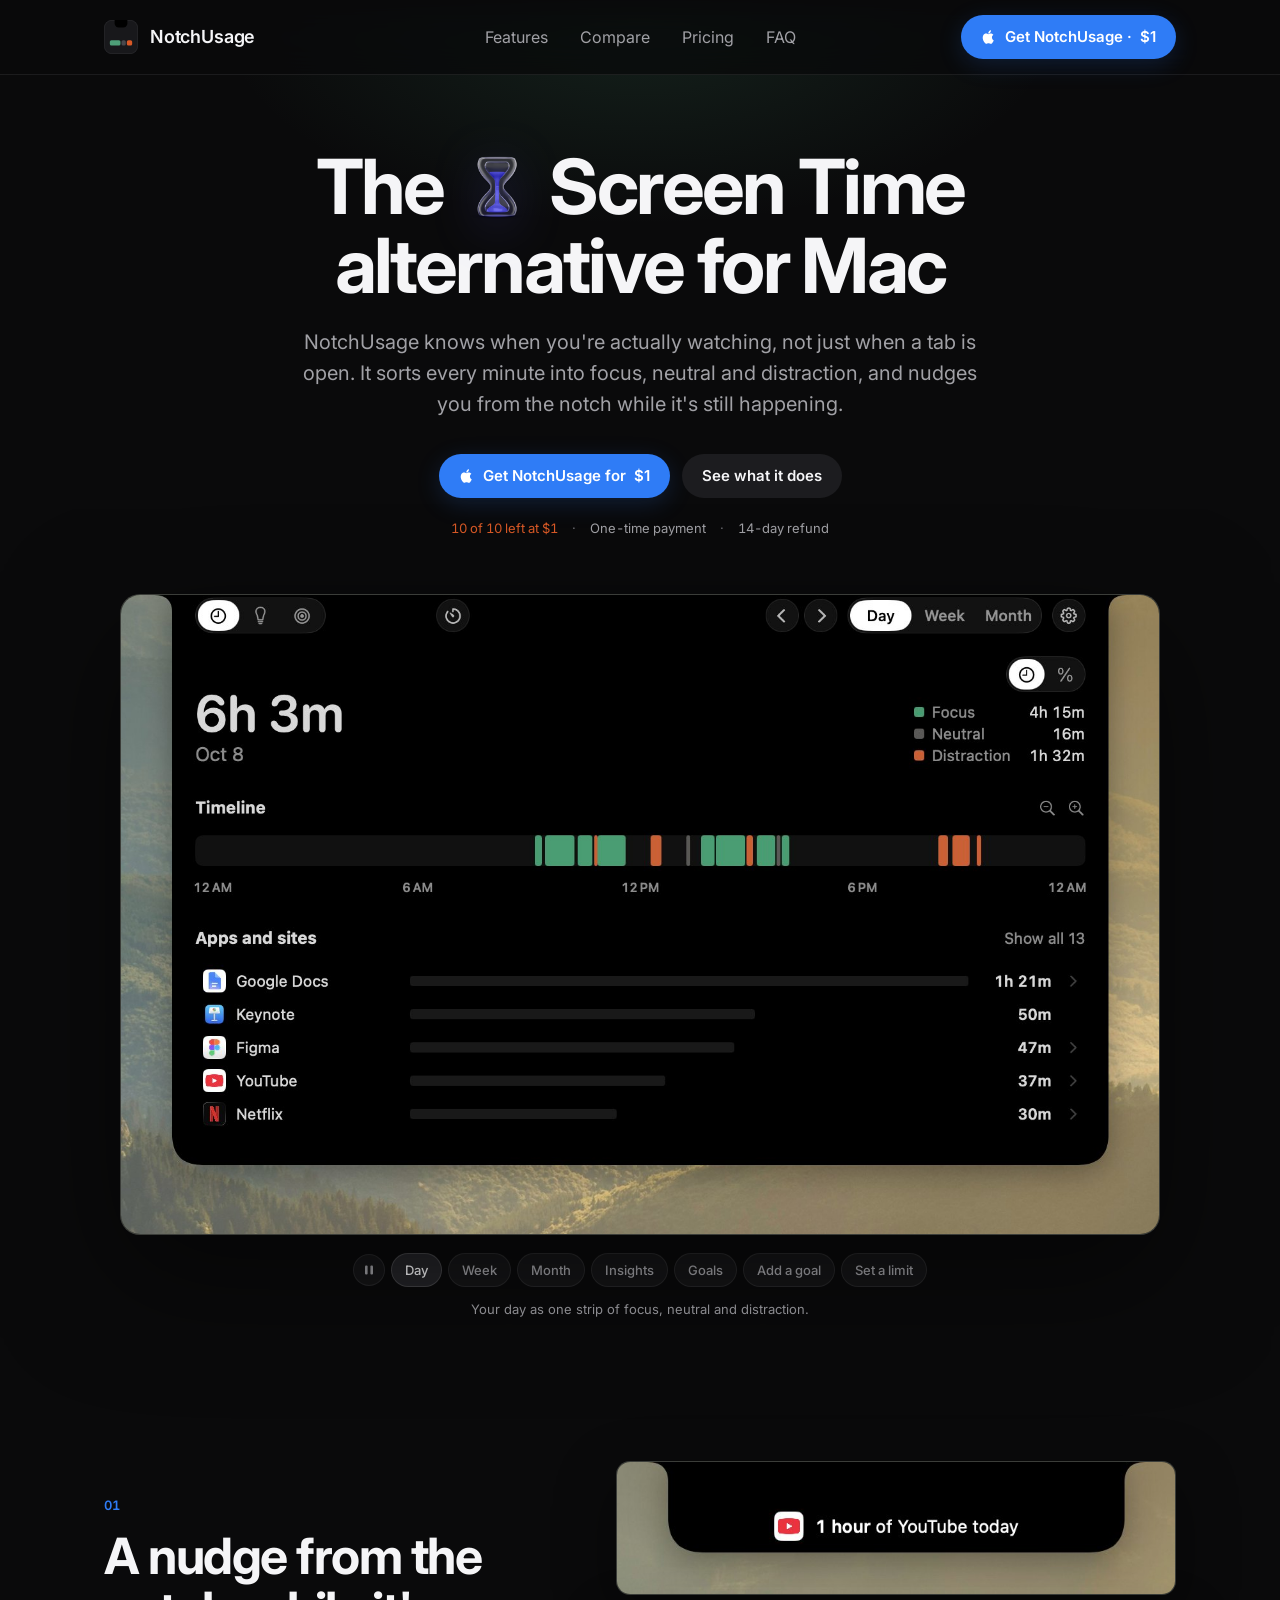
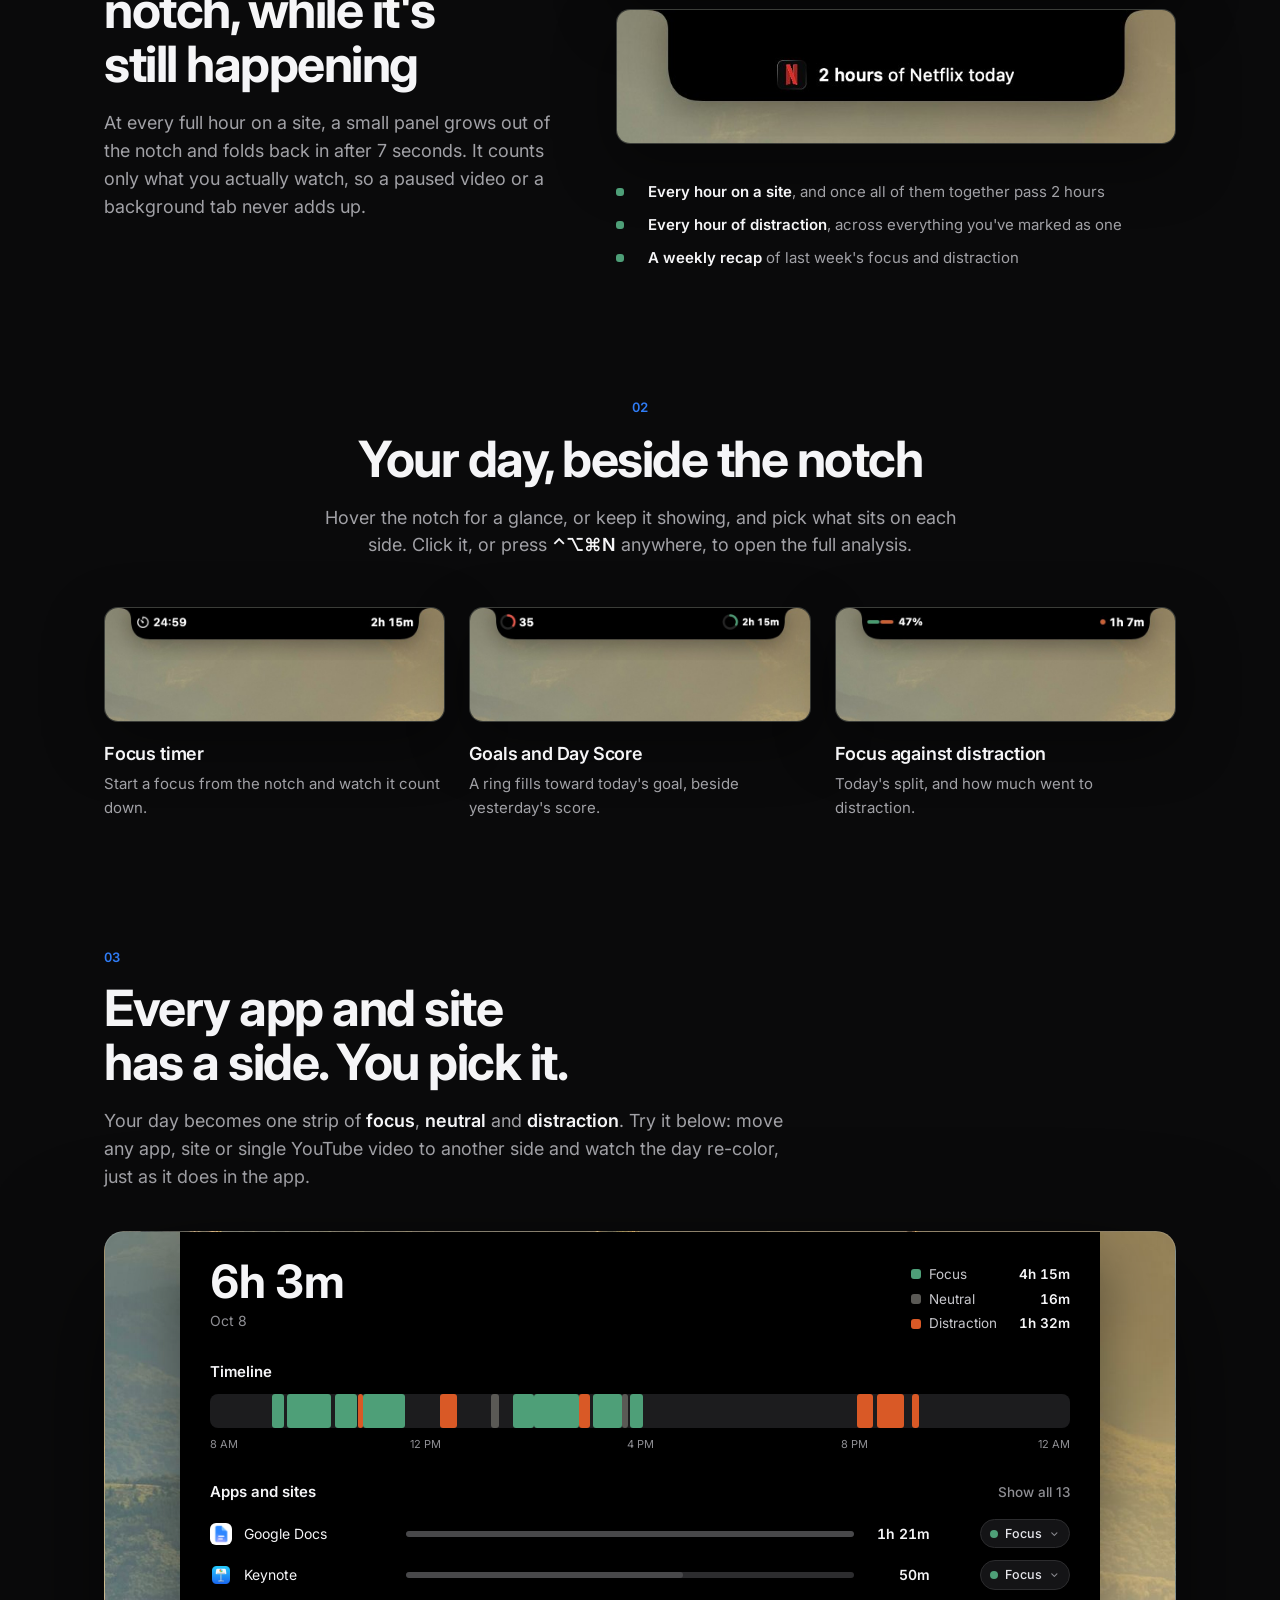
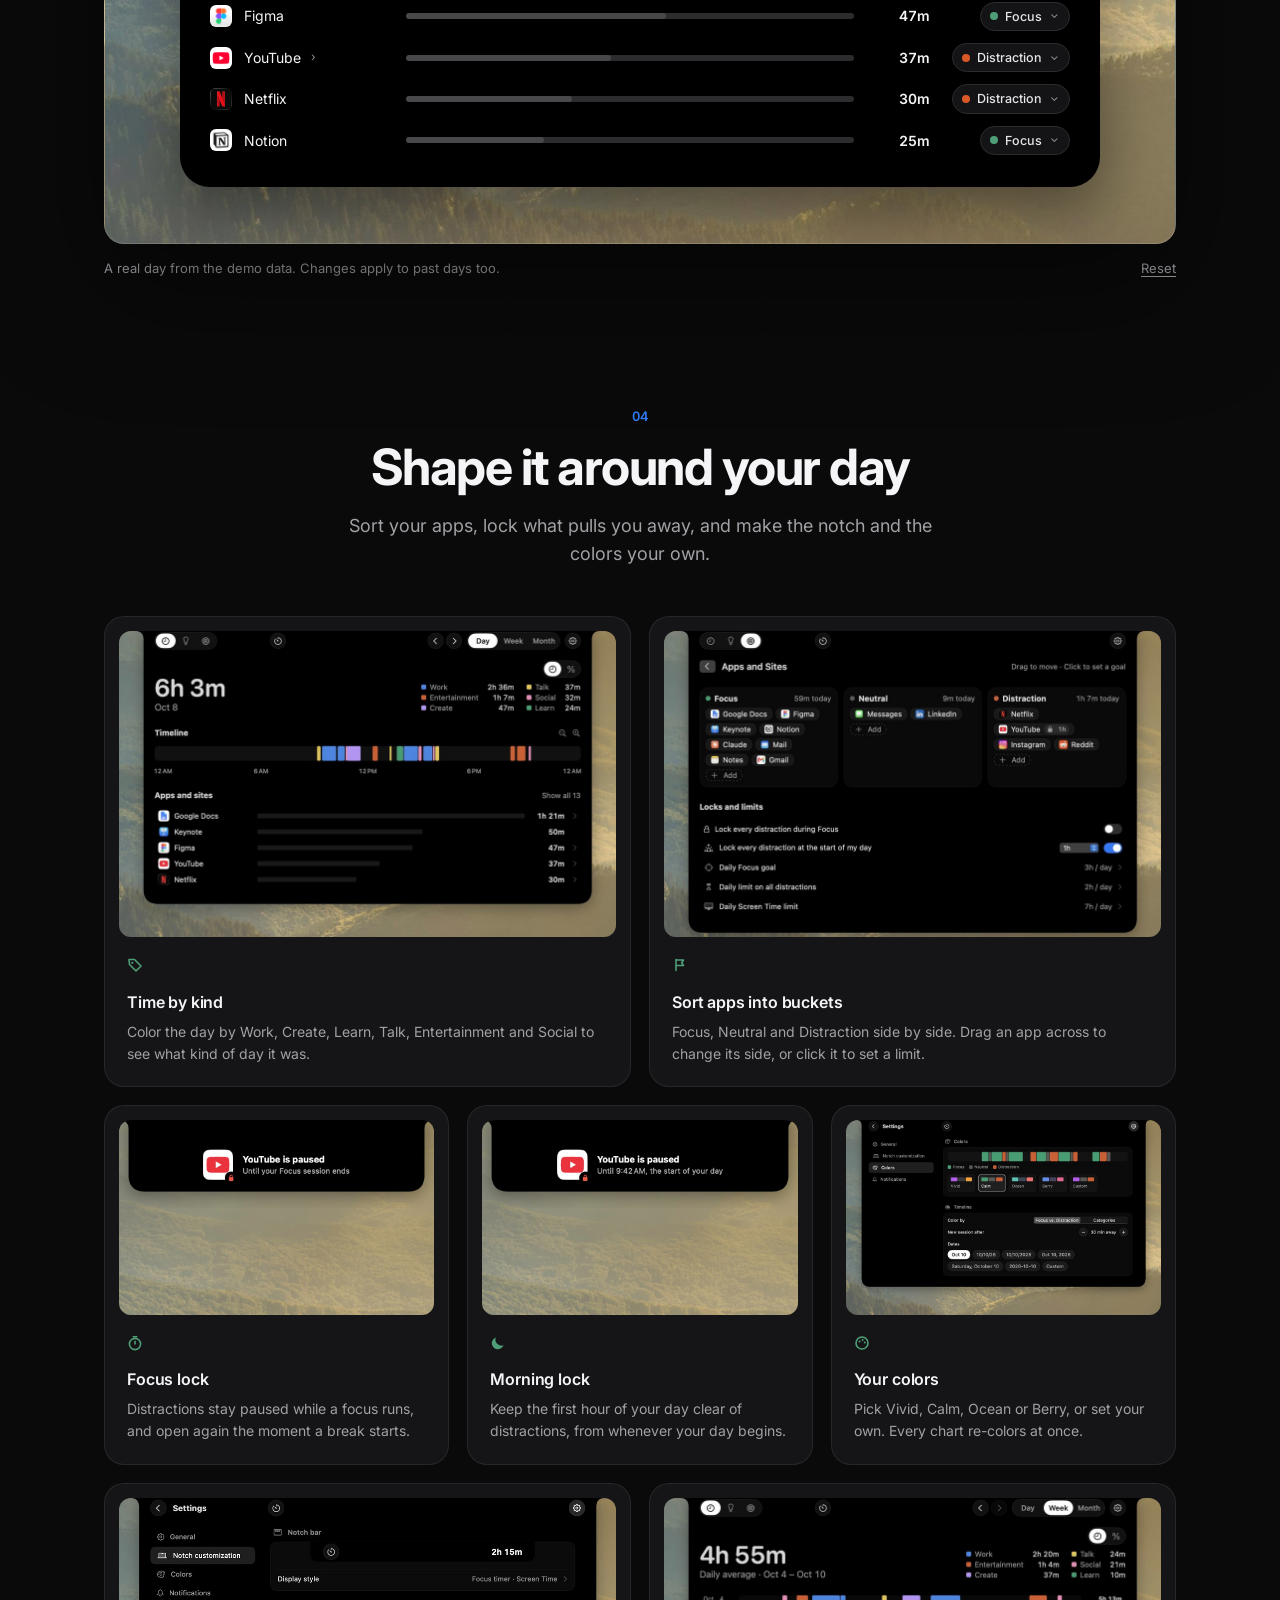
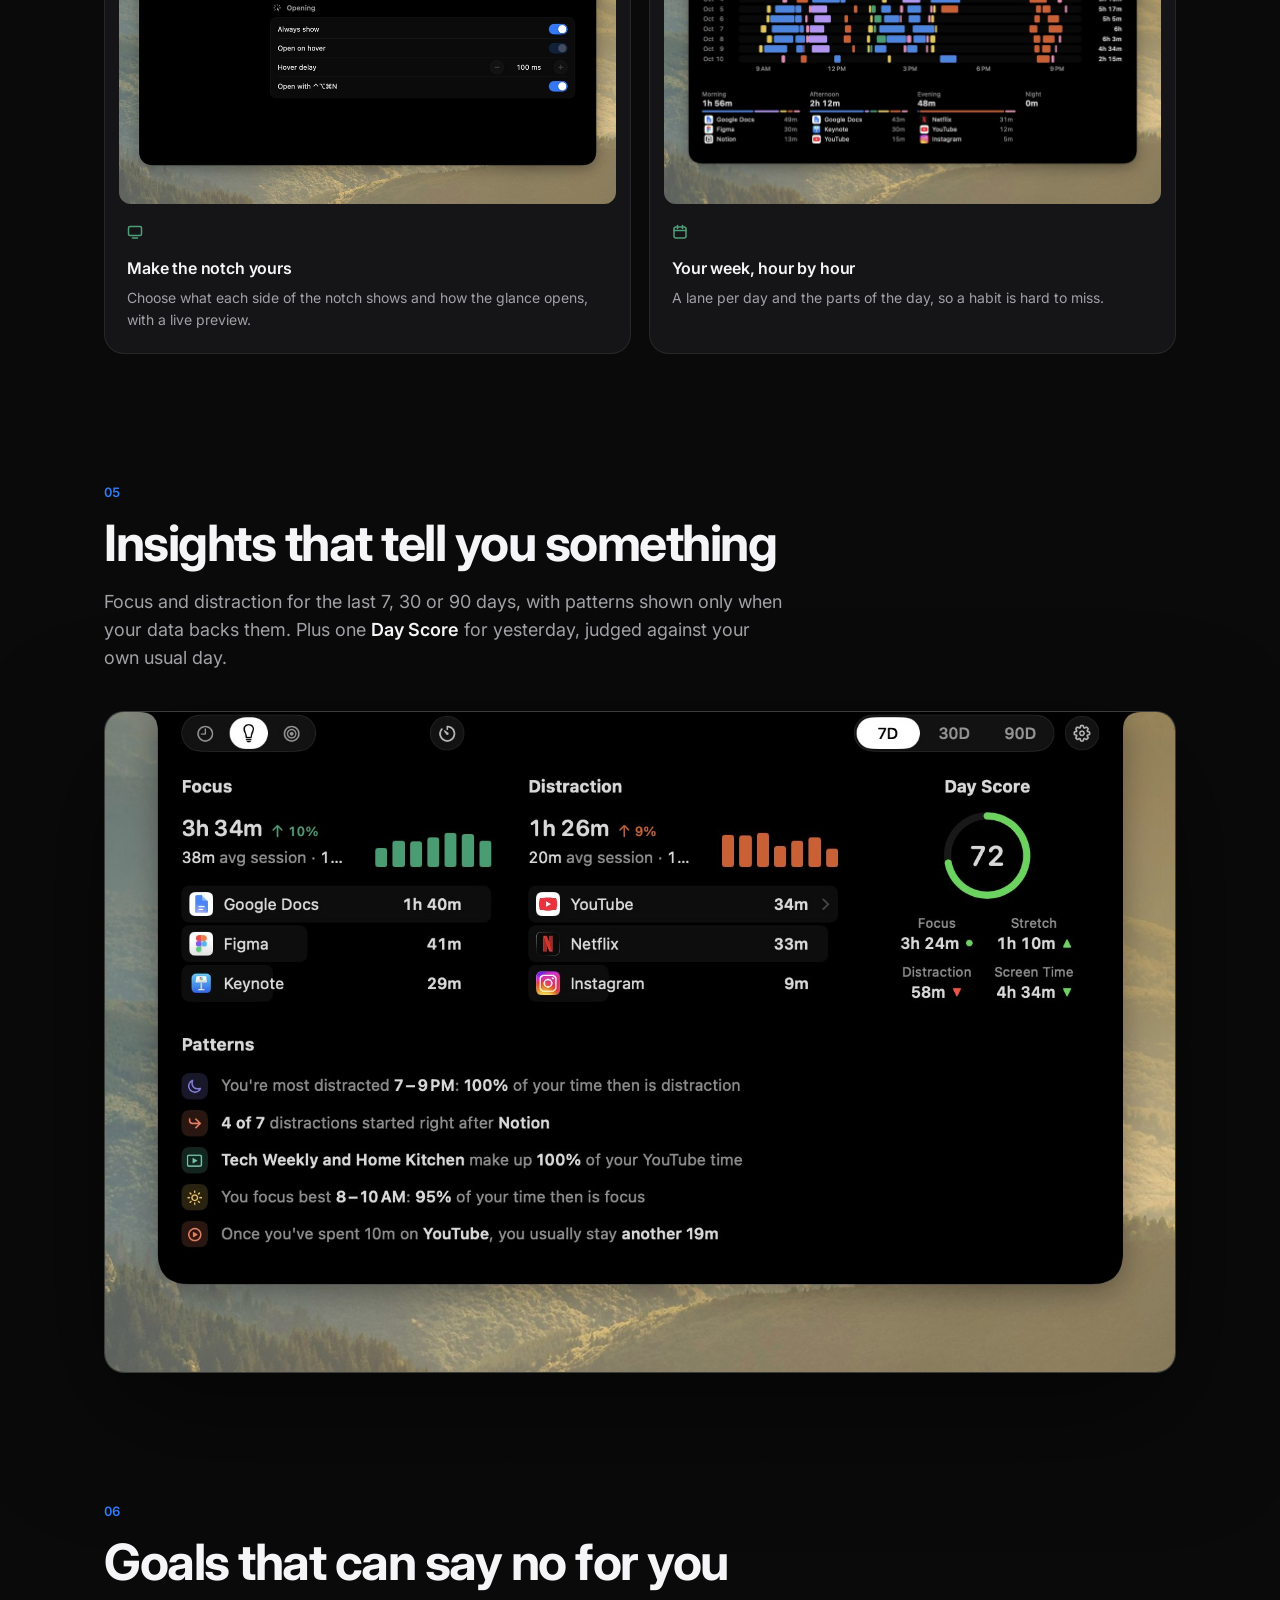
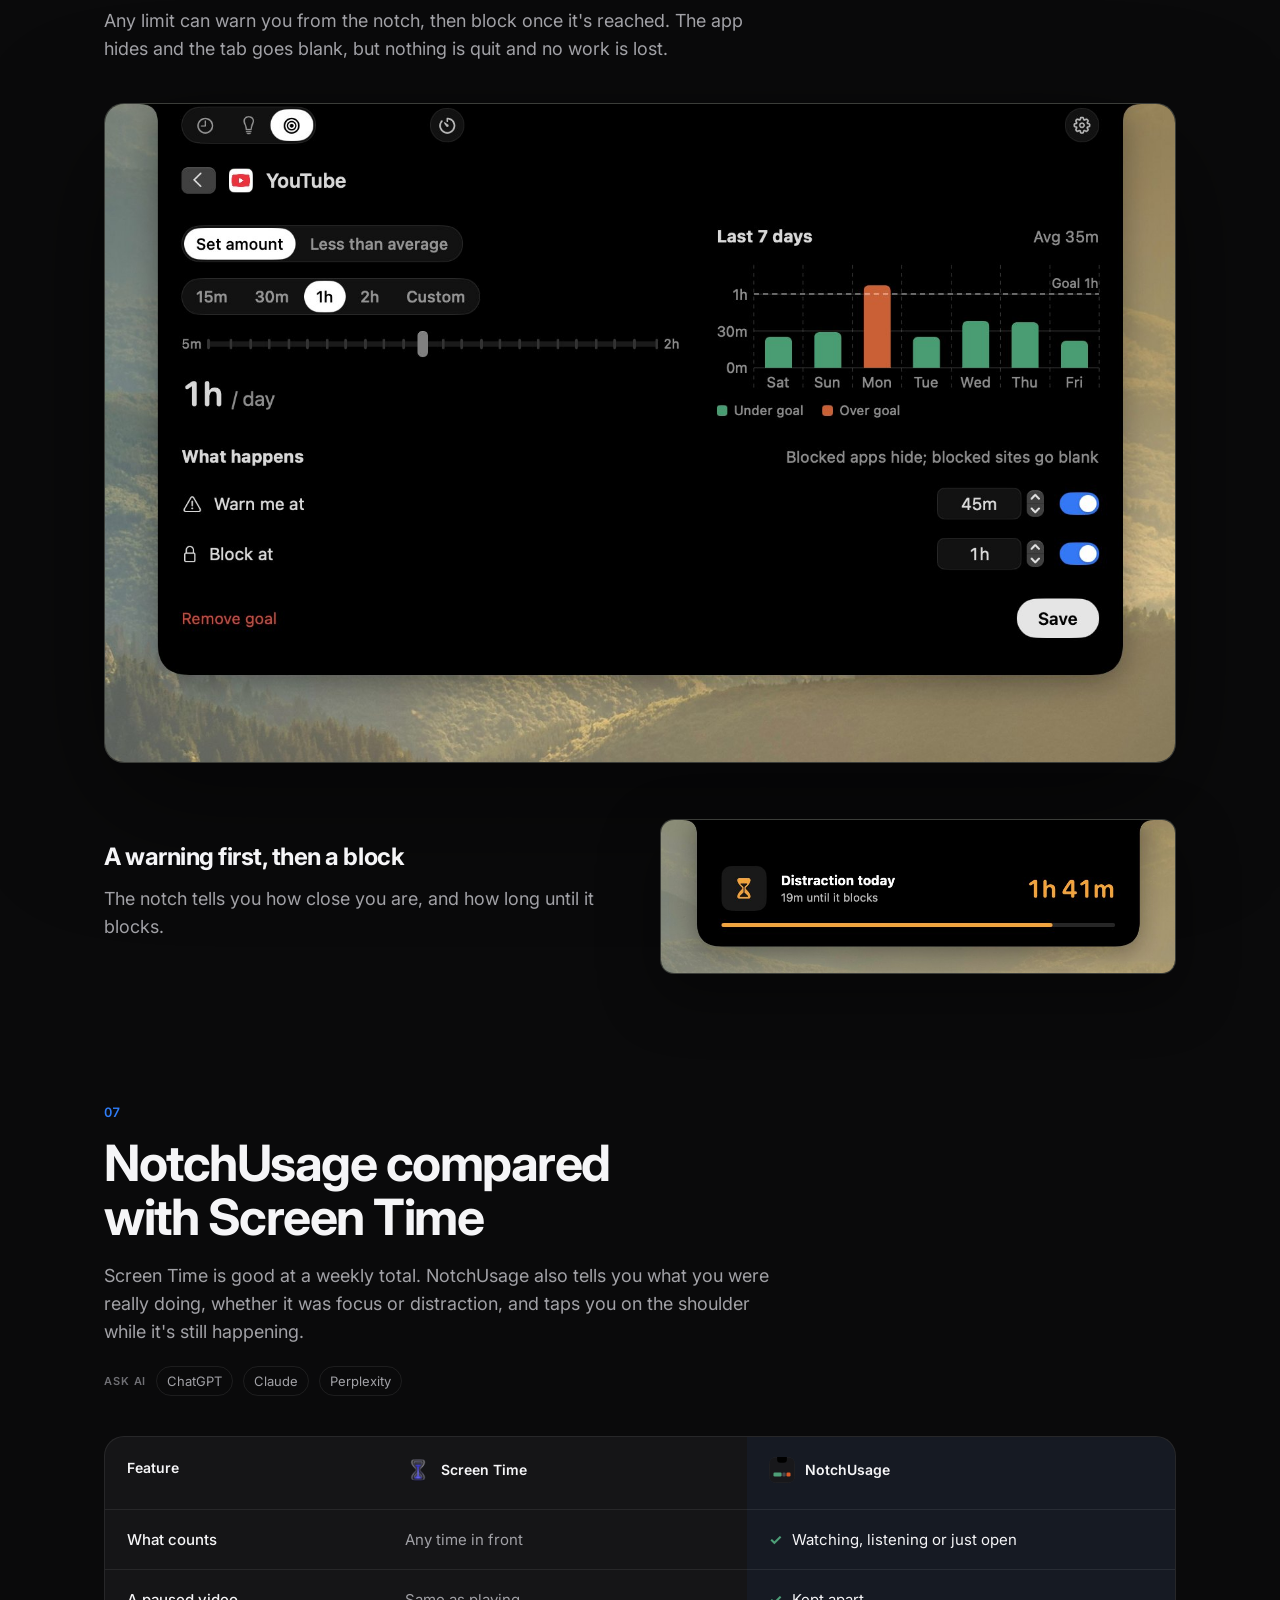
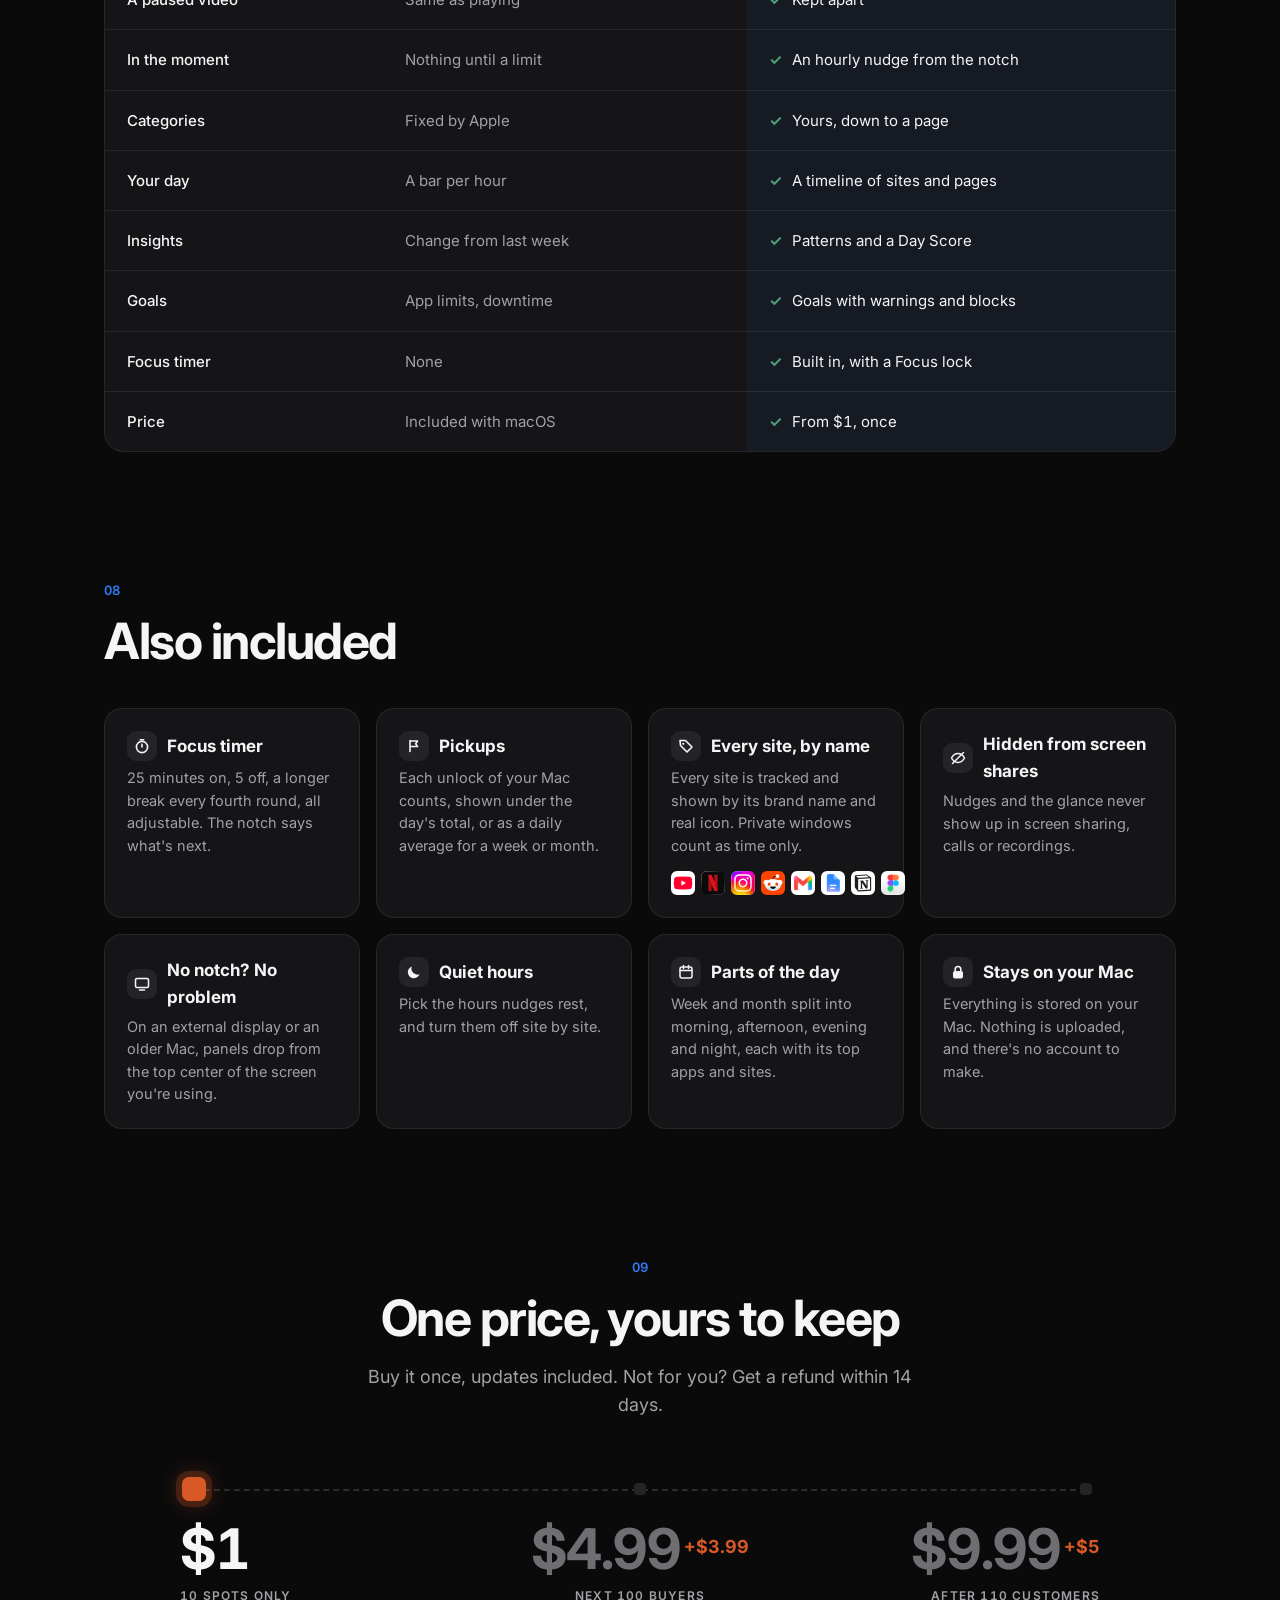
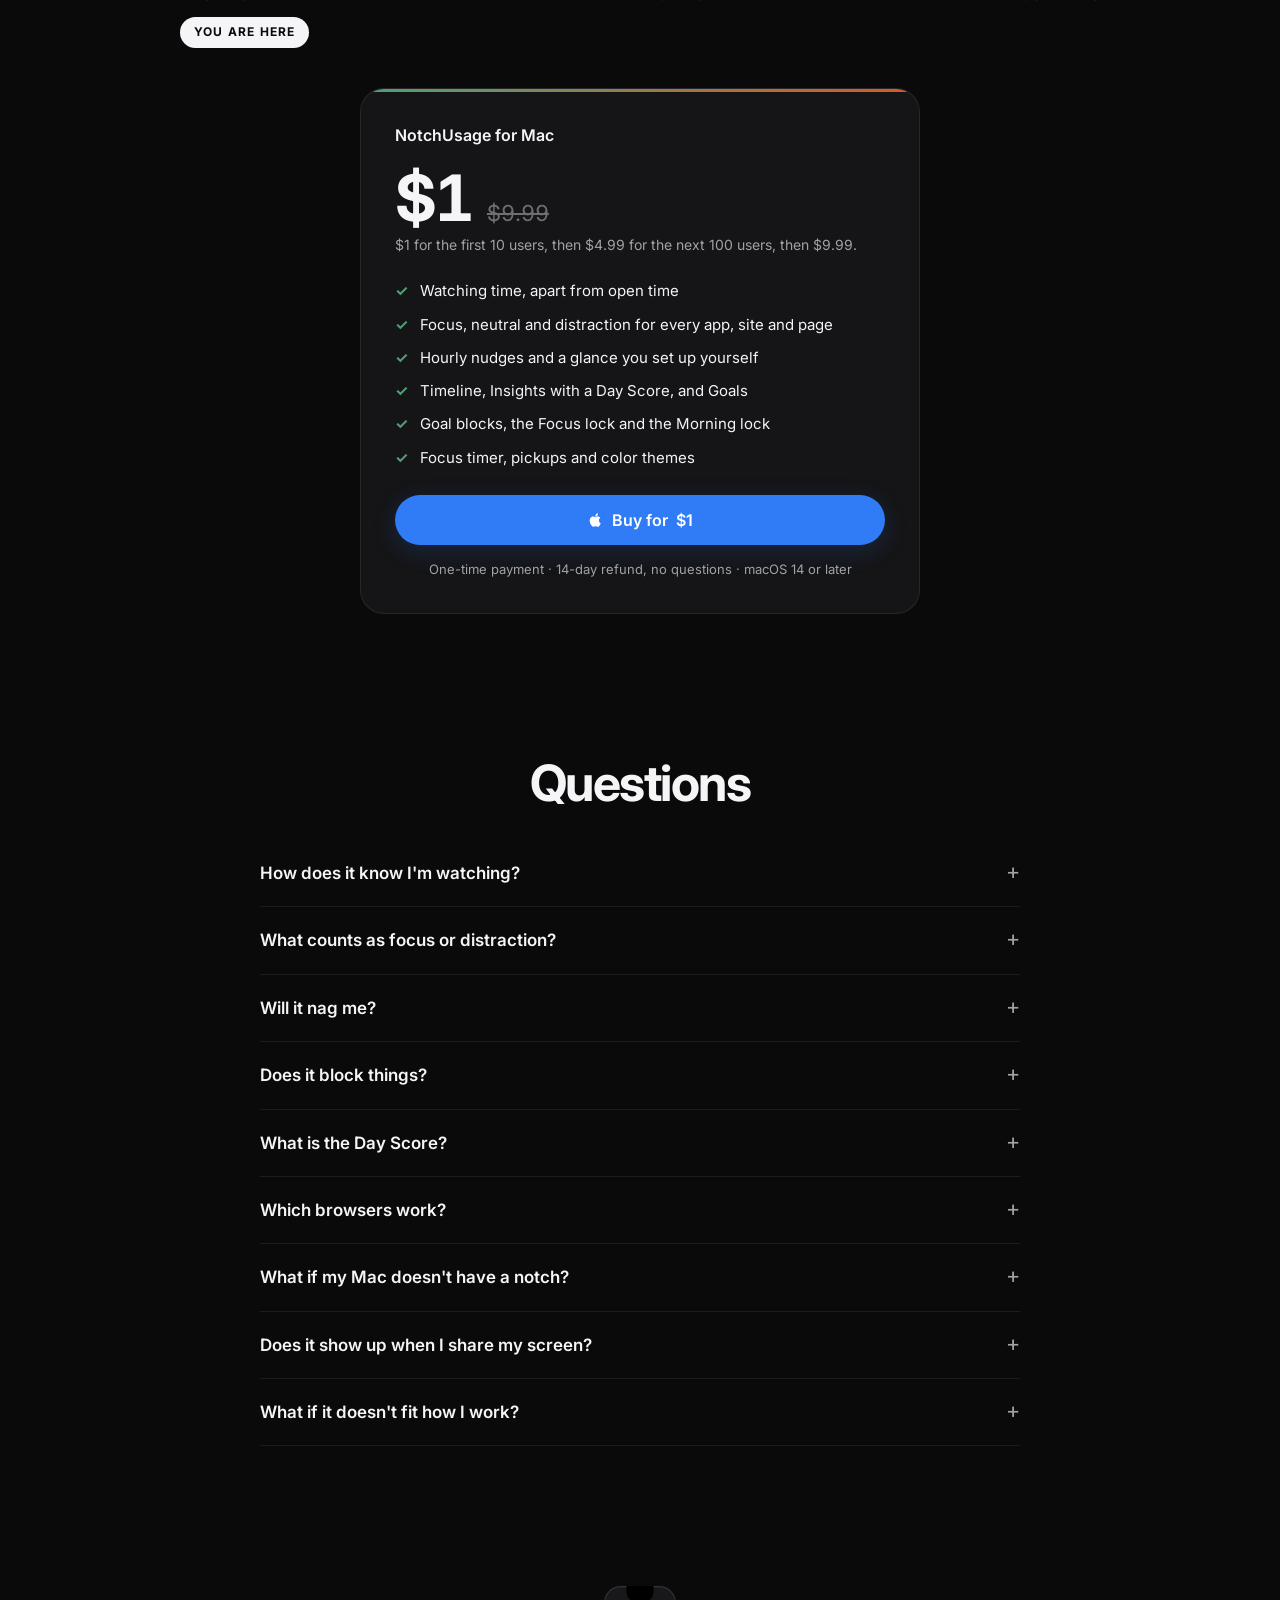
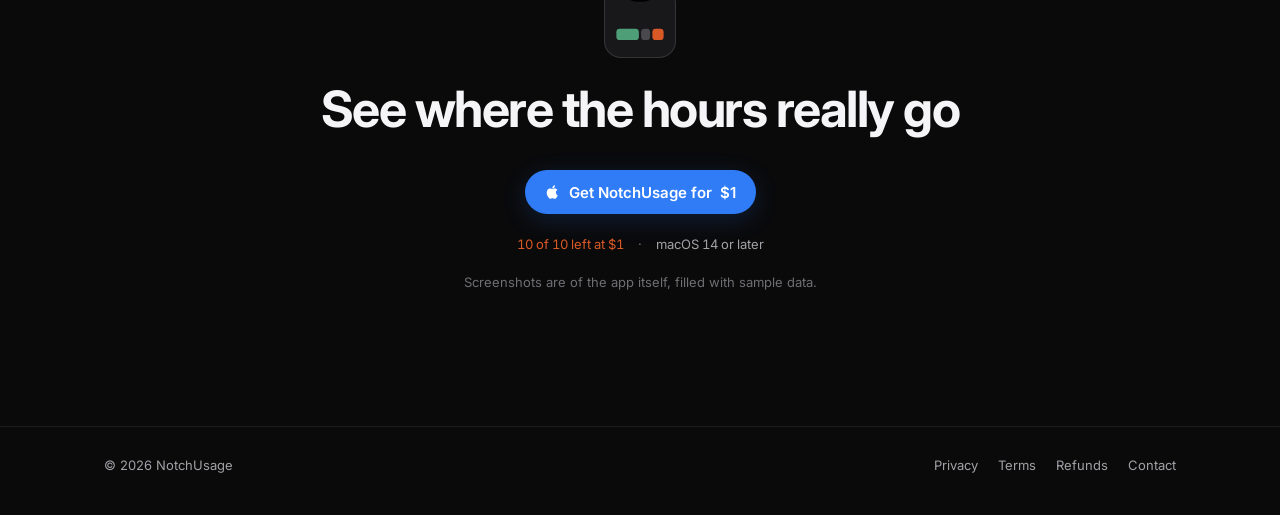
==== commit b34d9b0b: "Website with real screenshots, feature cards and goal shots Co-Authored-By: Claude Opus 5.5 <noreply" ====
--- a/index.html
+++ b/index.html
@@ -4,7 +4,7 @@
 <meta charset="utf-8">
 <meta name="viewport" content="width=device-width, initial-scale=1">
 <title>NotchUsage: The Screen Time Alternative for Mac</title>
-<meta name="description" content="NotchUsage knows when you're actually watching, not just when a tab is open. Focus, neutral and distraction for every app and site, a quiet nudge from the notch every hour, and a calm look back at your day.">
+<meta name="description" content="NotchUsage knows when you're actually watching, not just when a tab is open. Focus, neutral and distraction for every app and site, a quiet nudge from the notch every hour, goals that can lock distractions, and a calm look back at your day.">
 <link rel="icon" href="data:image/svg+xml,%3Csvg xmlns='http://www.w3.org/2000/svg' viewBox='0 0 64 64'%3E%3Crect width='64' height='64' rx='15' fill='%2318181b'/%3E%3Cpath d='M20 0h24v6a8 8 0 0 1-8 8h-8a8 8 0 0 1-8-8z' fill='%23000'/%3E%3Crect x='12' y='40' width='18' height='8' rx='3' fill='%23199E70'/%3E%3Crect x='32' y='40' width='8' height='8' rx='3' fill='%2348484d'/%3E%3Crect x='42' y='40' width='10' height='8' rx='3' fill='%23D95926'/%3E%3C/svg%3E">
 <link rel="preconnect" href="https://fonts.googleapis.com">
 <link rel="preconnect" href="https://fonts.gstatic.com" crossorigin>
@@ -25,21 +25,10 @@
   --accent-hover: #4A8DF8;
   --glow: rgba(47,124,246,.18);
 
-  /* category colors: Calm theme (dark values); the theme card can switch them */
-  --c-focus: #199E70;
+  /* category colors, as the app's Calm theme draws them */
+  --c-focus: #4E9F78;
   --c-neutral: #5A5955;
   --c-dist: #D95926;
-
-  /* playback states */
-  --s-watch: #2F7CF6;
-  --s-listen: #64D2FF;
-  --s-open: #3A3A3C;
-
-  --panel: #000;
-  --panel-text: #F5F5F7;
-  --panel-muted: #8E8E93;
-  --panel-line: rgba(255,255,255,.09);
-  --panel-raise: #1A1A1C;
 
   --radius: 18px;
   --font: "Inter", -apple-system, BlinkMacSystemFont, "SF Pro Text", system-ui, sans-serif;
@@ -53,7 +42,7 @@
   font: 400 16px/1.55 var(--font); -webkit-font-smoothing: antialiased;
   overflow-x: hidden;
 }
-img { display: block; }
+img { display: block; max-width: 100%; height: auto; }
 a { color: inherit; }
 button { font: inherit; color: inherit; }
 .wrap { max-width: 1120px; margin: 0 auto; padding: 0 24px; }
@@ -66,10 +55,10 @@
   backdrop-filter: saturate(160%) blur(16px); -webkit-backdrop-filter: saturate(160%) blur(16px);
   border-bottom: 1px solid var(--border);
 }
-.nav .wrap { display: flex; align-items: center; gap: 28px; height: 60px; }
-.brand { display: flex; align-items: center; gap: 10px; font-weight: 600; text-decoration: none; letter-spacing: -.01em; }
-.brand svg { width: 28px; height: 28px; }
-.nav-links { display: flex; gap: 22px; font-size: 14px; color: var(--muted); }
+.nav .wrap { display: flex; align-items: center; gap: 28px; height: 74px; position: relative; }
+.brand { display: flex; align-items: center; gap: 12px; font-size: 18px; font-weight: 600; text-decoration: none; letter-spacing: -.01em; }
+.brand svg { width: 34px; height: 34px; }
+.nav-links { display: flex; gap: 32px; font-size: 16px; color: var(--muted); position: absolute; left: 50%; transform: translateX(-50%); }
 .nav-links a { text-decoration: none; }
 .nav-links a:hover { color: var(--text); }
 .nav-right { margin-left: auto; display: flex; align-items: center; gap: 14px; }
@@ -87,17 +76,11 @@
 .btn svg { width: 16px; height: 16px; }
 
 /* ---------- hero ---------- */
-.hero { text-align: center; padding: 72px 0 40px; position: relative; }
+.hero { text-align: center; padding: 72px 0 0; position: relative; }
 .hero::before {
   content: ""; position: absolute; inset: -60px 0 auto; height: 520px; pointer-events: none; z-index: -1;
   background: radial-gradient(600px 300px at 50% 0%, color-mix(in srgb, var(--c-focus) 16%, transparent), transparent 70%);
 }
-.pill {
-  display: inline-flex; align-items: center; gap: 10px; padding: 5px 14px 5px 6px; border-radius: 999px;
-  border: 1px solid var(--border); background: var(--surface); font-size: 13px; color: var(--muted); text-decoration: none;
-}
-.pill b { background: var(--accent); color: #fff; font-weight: 600; font-size: 11px; padding: 2px 8px; border-radius: 999px; }
-.pill:hover { border-color: var(--border-2); color: var(--text); }
 h1 {
   font-size: clamp(40px, 7vw, 76px); line-height: 1.04; letter-spacing: -.035em; font-weight: 700;
   margin: 0 auto 22px; max-width: 900px;
@@ -112,169 +95,44 @@
 .meta .hot { color: var(--c-dist); }
 .meta span + span::before { content: "·"; margin-right: 14px; color: var(--faint); }
 
-/* ---------- demo shell ---------- */
+/* ---------- screenshots ---------- */
+.shot {
+  border-radius: 20px; overflow: hidden; border: 1px solid var(--border-2); background: #1b1d18;
+  box-shadow: 0 40px 120px rgba(0,0,0,.5);
+}
+.shot img { width: 100%; }
+.shot.sm { border-radius: 14px; box-shadow: 0 20px 60px rgba(0,0,0,.4); }
+.cap { font-size: 13px; color: var(--muted); margin-top: 12px; }
+.cap b { color: var(--text); font-weight: 600; }
+
+/* hero demo: real screenshots, clicked through by a cursor */
 .demo { margin: 56px auto 0; max-width: 1040px; }
-.demo-switch {
-  display: inline-flex; padding: 4px; border-radius: 999px; background: var(--surface); border: 1px solid var(--border);
-  margin-bottom: 18px; gap: 2px;
-}
-.demo-switch button {
-  border: 0; background: transparent; padding: 8px 16px; border-radius: 999px; font-size: 14px; font-weight: 500;
-  color: var(--muted); cursor: pointer; transition: background .2s, color .2s;
-}
-.demo-switch button[aria-pressed="true"] { background: var(--surface-3); color: var(--text); }
-.screen {
-  position: relative; border-radius: 22px; overflow: hidden; text-align: left;
-  border: 1px solid var(--border-2);
-  background:
-    radial-gradient(800px 420px at 15% 110%, #3B1E6E 0%, transparent 60%),
-    radial-gradient(700px 400px at 95% 100%, #7A3B12 0%, transparent 60%),
-    linear-gradient(180deg, #17151F, #0E0D12);
-  box-shadow: 0 40px 120px rgba(0,0,0,.45);
-}
-.menubar {
-  height: 30px; display: flex; align-items: center; padding: 0 16px; gap: 18px; font-size: 13px; position: relative;
-  background: rgba(20,20,24,.55); backdrop-filter: blur(20px); -webkit-backdrop-filter: blur(20px); color: #EDEDF0;
-}
-.menubar b { font-weight: 600; }
-.menubar .right { margin-left: auto; display: flex; gap: 14px; align-items: center; }
-.menubar .mb-app { width: 15px; height: 15px; border-radius: 4px; }
-.screen-body { padding: 0 20px 28px; min-height: 120px; }
-
-/* the analysis panel grows out of the notch */
-.panel {
-  background: var(--panel); color: var(--panel-text); margin: -30px auto 0; position: relative; z-index: 2;
-  max-width: 900px; border-radius: 0 0 26px 26px; padding: 0 26px 26px;
-  box-shadow: 0 30px 80px rgba(0,0,0,.5);
-}
-.panel-head { height: 30px; display: flex; align-items: center; gap: 10px; font-size: 13px; }
-.panel-head .date { display: flex; align-items: center; gap: 8px; font-weight: 600; }
-.panel-head .notch-gap { flex: 1; min-width: 150px; }
-.chev { border: 0; background: none; color: var(--panel-muted); cursor: pointer; padding: 2px 4px; font-size: 14px; line-height: 1; }
-.chev:hover { color: var(--panel-text); }
-.seg { display: inline-flex; background: #1C1C1E; border-radius: 8px; padding: 2px; gap: 1px; }
-.seg button {
-  border: 0; background: transparent; color: var(--panel-muted); padding: 2px 9px; border-radius: 6px; cursor: pointer;
-  font-size: 12px; font-weight: 600; display: grid; place-items: center; height: 22px;
-}
-.seg button[aria-pressed="true"] { background: #3A3A3C; color: #fff; }
-.seg button svg { width: 14px; height: 14px; }
-.panel-body { padding-top: 20px; min-height: 430px; }
-.headline { display: flex; align-items: flex-end; gap: 28px; flex-wrap: wrap; }
-.big { font-size: 44px; font-weight: 700; letter-spacing: -.03em; line-height: 1; }
-.sub { color: var(--panel-muted); font-size: 13px; margin-top: 6px; }
-.legend { display: flex; gap: 18px; font-size: 13px; margin-left: auto; flex-wrap: wrap; }
-.legend span { display: flex; align-items: center; gap: 7px; color: var(--panel-muted); }
-.legend b { color: var(--panel-text); font-weight: 600; }
-.sw { width: 9px; height: 9px; border-radius: 3px; flex: none; }
-.f { background: var(--c-focus); } .n { background: var(--c-neutral); } .d { background: var(--c-dist); }
-
-.strip { position: relative; height: 46px; margin-top: 22px; border-radius: 8px; background: #111113; }
-.blk { position: absolute; top: 0; bottom: 0; border-radius: 3px; transition: opacity .25s, background .4s; cursor: pointer; }
-.blk.dim { opacity: .18; }
-.hours { position: relative; height: 18px; margin-top: 6px; font-size: 11px; color: var(--panel-muted); }
-.hours span { position: absolute; transform: translateX(-50%); white-space: nowrap; }
-.hours span:first-child { transform: none; }
-.hours span:last-child { transform: translateX(-100%); }
-.tip {
-  position: absolute; z-index: 5; pointer-events: none; background: #2C2C2E; color: #fff; font-size: 12px;
-  padding: 6px 10px; border-radius: 8px; white-space: nowrap; transform: translate(-50%, -110%); top: 0; opacity: 0; transition: opacity .12s;
-  display: flex; align-items: center; gap: 7px; box-shadow: 0 8px 20px rgba(0,0,0,.4);
-}
-.tip img { width: 14px; height: 14px; border-radius: 4px; }
-.tip.on { opacity: 1; }
-
-.sec-title { font-size: 12px; font-weight: 600; color: var(--panel-muted); margin: 24px 0 8px; display: flex; justify-content: space-between; }
-.rows { display: flex; flex-direction: column; }
-.srow {
-  display: grid; grid-template-columns: 170px 1fr 70px; gap: 16px; align-items: center; padding: 9px 10px; margin: 0 -10px;
-  border-radius: 10px; cursor: pointer; font-size: 14px; border: 0; background: none; text-align: left; color: inherit; width: calc(100% + 20px);
-}
-.srow:hover { background: var(--panel-raise); }
-.srow[aria-expanded="true"] { background: var(--panel-raise); }
-.srow .len { text-align: right; color: var(--panel-muted); }
-.cbar { display: flex; height: 6px; border-radius: 3px; overflow: hidden; gap: 2px; }
-.cbar i { display: block; height: 100%; border-radius: 2px; transition: background .4s; }
-.drill { padding: 6px 0 10px 0; display: grid; grid-template-columns: 1fr 1fr; gap: 6px 30px; }
-.item {
-  display: grid; grid-template-columns: 20px 1fr auto; gap: 10px; align-items: center; font-size: 13px;
-  padding: 6px 8px; margin: 0 -8px; border-radius: 8px; cursor: pointer; border: 0; background: none; color: inherit; text-align: left; width: calc(100% + 16px);
-}
-.item:hover, .item[aria-expanded="true"] { background: var(--panel-raise); }
-.item img, .ico { width: 20px; height: 20px; border-radius: 5px; }
-.ico { display: grid; place-items: center; font-size: 10px; font-weight: 700; color: #fff; background: #3A3A3C; }
-.item .t { color: var(--panel-muted); }
-.item .dot { width: 6px; height: 6px; border-radius: 50%; display: inline-block; margin-right: 7px; vertical-align: 1px; }
-.pages { grid-column: 1 / -1; font-size: 12.5px; color: var(--panel-muted); padding: 2px 0 8px 30px; }
-.pages div { display: flex; justify-content: space-between; padding: 4px 0; border-bottom: 1px solid var(--panel-line); }
-.pages div:last-child { border: 0; }
-.pages b { color: var(--panel-text); font-weight: 500; }
-
-.lanes { display: flex; flex-direction: column; gap: 6px; margin-top: 22px; }
-.lane { display: grid; grid-template-columns: 54px 1fr 64px; gap: 12px; align-items: center; font-size: 12px; color: var(--panel-muted); cursor: pointer; }
-.lane .strip { margin: 0; height: 30px; }
-.lane:hover .strip { outline: 1px solid rgba(255,255,255,.18); }
-.lane .tot { text-align: right; color: var(--panel-text); }
-.lanes.thin { gap: 3px; }
-.lanes.thin .lane .strip { height: 9px; border-radius: 3px; }
-.lanes.thin .blk { border-radius: 1px; }
-.parts { display: grid; grid-template-columns: repeat(4, 1fr); gap: 22px; margin-top: 26px; }
-.parts h5 { margin: 0; font-size: 12px; color: var(--panel-muted); font-weight: 600; }
-.parts .pv { font-size: 20px; font-weight: 600; margin: 4px 0 8px; }
-.parts .mini { font-size: 12px; display: flex; justify-content: space-between; color: var(--panel-muted); padding: 2px 0; }
-.parts .mini span:first-child { color: var(--panel-text); }
-
-.ins { display: grid; grid-template-columns: 1fr 1fr; gap: 34px; }
-.ins h4 { margin: 0 0 10px; font-size: 13px; color: var(--panel-muted); font-weight: 600; display: flex; align-items: center; gap: 8px; }
-.ins .fig { display: flex; align-items: flex-end; justify-content: space-between; gap: 12px; }
-.ins .fig .v { font-size: 32px; font-weight: 700; letter-spacing: -.02em; line-height: 1; }
-.delta { font-size: 12px; font-weight: 600; margin-left: 8px; }
-.ins .q { font-size: 12.5px; color: var(--panel-muted); margin: 8px 0 14px; }
-.ins .q b { color: var(--panel-text); font-weight: 600; }
-.sparks { display: flex; gap: 4px; align-items: flex-end; height: 40px; }
-.sparks i { width: 8px; border-radius: 2px; display: block; }
-.pattern { font-size: 13.5px; padding: 8px 0; border-bottom: 1px solid var(--panel-line); }
-.pattern:last-child { border: 0; }
-.pattern b { font-weight: 600; }
-.trends { width: 100%; border-collapse: collapse; font-size: 13px; }
-.trends td, .trends th { padding: 7px 0; border-bottom: 1px solid var(--panel-line); text-align: right; }
-.trends th { color: var(--panel-muted); font-weight: 500; font-size: 12px; }
-.trends td:first-child, .trends th:first-child { text-align: left; }
-.trends tr:last-child td { border: 0; }
-
-.goal-top { display: grid; grid-template-columns: 1fr 260px; gap: 34px; align-items: start; }
-.gbars { position: relative; display: flex; align-items: flex-end; gap: 10px; height: 190px; margin-top: 18px; padding-bottom: 20px; }
-.gbar { flex: 1; display: flex; flex-direction: column-reverse; gap: 2px; position: relative; height: 100%; justify-content: flex-start; }
-.gbar i { display: block; border-radius: 3px; }
-.gbar span { position: absolute; bottom: -20px; left: 0; right: 0; text-align: center; font-size: 11px; color: var(--panel-muted); }
-.gline { position: absolute; left: 0; right: 0; border-top: 1.5px dashed rgba(255,255,255,.55); }
-.gline em { position: absolute; right: 0; top: -18px; font-size: 11px; font-style: normal; color: var(--panel-muted); }
-.gkey { display: flex; flex-direction: column; gap: 9px; font-size: 13px; margin-top: 6px; }
-.gkey div { display: grid; grid-template-columns: 10px 1fr auto; gap: 10px; align-items: center; }
-.gkey .t { color: var(--panel-muted); }
-.tiles { display: grid; grid-template-columns: repeat(4, 1fr); gap: 12px; margin-top: 26px; }
-.tile { background: var(--panel-raise); border-radius: 14px; padding: 14px; display: flex; gap: 12px; align-items: center; font-size: 13px; }
-.tile .t { color: var(--panel-muted); font-size: 12px; }
-.ring { width: 42px; height: 42px; flex: none; position: relative; }
-.ring svg { width: 42px; height: 42px; transform: rotate(-90deg); }
-.ring img, .ring .ico { position: absolute; inset: 11px; width: 20px; height: 20px; }
-
-/* Screen Time look-alike (deliberately plain) */
-.st { background: #1E1E20; color: #EDEDF0; border-radius: 12px; max-width: 900px; margin: 34px auto 0; padding: 26px 30px 30px; font-size: 14px; box-shadow: 0 30px 80px rgba(0,0,0,.4); }
-.st .stbig { font-size: 30px; font-weight: 600; }
-.st .stsub { color: #8E8E93; font-size: 13px; }
-.st .stbars { display: flex; align-items: flex-end; gap: 6px; height: 120px; margin: 22px 0 6px; border-bottom: 1px solid rgba(128,128,128,.25); }
-.st .stbars i { flex: 1; background: #0A84FF; border-radius: 2px 2px 0 0; display: block; }
-.st .sthours { display: flex; justify-content: space-between; color: #8E8E93; font-size: 11px; }
-.st .strow { display: grid; grid-template-columns: 24px 160px 1fr 80px; gap: 12px; align-items: center; padding: 9px 0; border-bottom: 1px solid rgba(128,128,128,.18); }
-.st .strow:last-child { border: 0; }
-.st .strow img { width: 20px; height: 20px; border-radius: 5px; }
-.st .strow .bar { height: 6px; background: #8E8E93; border-radius: 3px; opacity: .6; }
-.st .strow span:last-child { text-align: right; color: #8E8E93; }
-.try { font-size: 13px; color: var(--muted); margin-top: 16px; text-align: center; }
+.stage { position: relative; aspect-ratio: 1623 / 1000; }
+.stage img { position: absolute; inset: 0; width: 100%; height: 100%; opacity: 0; transition: opacity .35s ease; }
+.stage img.on { opacity: 1; }
+.cursor {
+  position: absolute; z-index: 3; width: 22px; height: 22px; margin: -2px 0 0 -3px; pointer-events: none;
+  transition: left .8s cubic-bezier(.45,.05,.25,1), top .8s cubic-bezier(.45,.05,.25,1), opacity .3s;
+  filter: drop-shadow(0 2px 3px rgba(0,0,0,.45));
+}
+.cursor.gone { opacity: 0; }
+.ripple { position: absolute; z-index: 2; width: 34px; height: 34px; margin: -17px 0 0 -17px; border-radius: 50%; pointer-events: none;
+  background: rgba(255,255,255,.35); opacity: 0; transform: scale(.3); }
+.ripple.go { animation: ripple .5s ease-out; }
+@keyframes ripple { 0% { opacity: .9; transform: scale(.3); } 100% { opacity: 0; transform: scale(1.4); } }
+.steps { display: flex; justify-content: center; align-items: center; gap: 6px; flex-wrap: wrap; margin-top: 18px; }
+.steps button {
+  border: 1px solid var(--border); background: var(--surface); padding: 6px 13px; border-radius: 999px; font-size: 13px; font-weight: 500;
+  color: var(--muted); cursor: pointer; transition: background .2s, color .2s, border-color .2s;
+}
+.steps button:hover { color: var(--text); border-color: var(--border-2); }
+.steps button[aria-current="step"] { background: var(--surface-3); color: var(--text); border-color: var(--border-2); }
+.steps .play { width: 32px; height: 32px; padding: 0; display: grid; place-items: center; }
+.steps .play svg { width: 12px; height: 12px; }
+.demo .cap { text-align: center; min-height: 1.6em; }
 
 /* ---------- sections ---------- */
-section { padding: 120px 0 0; }
+section { padding: 128px 0 0; }
 .kicker { font-size: 13px; font-weight: 600; color: var(--accent); font-variant-numeric: tabular-nums; letter-spacing: .02em; }
 h2 { font-size: clamp(32px, 4.4vw, 50px); line-height: 1.08; letter-spacing: -.03em; font-weight: 700; margin: 14px 0 18px; text-wrap: balance; }
 .prose { color: var(--muted); font-size: 18px; max-width: 560px; }
@@ -283,27 +141,108 @@
 .split { display: grid; grid-template-columns: 1fr 1.25fr; gap: 64px; align-items: center; }
 .split.rev { grid-template-columns: 1.25fr 1fr; }
 .split.rev > :first-child { order: 2; }
-.card {
-  background: var(--surface); border: 1px solid var(--border); border-radius: var(--radius); padding: 22px;
-}
-.small-note { font-size: 13px; color: var(--faint); margin-top: 14px; }
-
-/* 01 open vs watching */
-.ow-head { display: flex; justify-content: space-between; align-items: center; margin-bottom: 14px; }
-.ow-head .demo-switch { margin: 0; }
-.ow-head .total { font-size: 13px; color: var(--muted); }
-.ow-row { display: grid; grid-template-columns: 28px 1fr auto; gap: 12px; align-items: center; padding: 14px 0; border-top: 1px solid var(--border); }
-.ow-row img { width: 28px; height: 28px; border-radius: 7px; }
-.ow-name { font-weight: 600; font-size: 15px; display: flex; justify-content: space-between; gap: 10px; }
-.ow-name small { font-weight: 400; color: var(--muted); font-size: 13px; transition: opacity .3s; }
-.ow-bar { display: flex; height: 8px; border-radius: 4px; overflow: hidden; margin-top: 8px; background: var(--surface-2); }
-.ow-bar i { display: block; height: 100%; transition: width .6s cubic-bezier(.2,.7,.2,1), background .4s; }
-.ow-time { font-size: 15px; font-weight: 600; min-width: 64px; text-align: right; }
-.ow-time small { display: block; font-weight: 400; color: var(--muted); font-size: 12px; }
-.ow-legend { display: flex; gap: 18px; font-size: 13px; color: var(--muted); margin-top: 14px; transition: opacity .3s; }
-.ow-legend span { display: flex; gap: 7px; align-items: center; }
-
-/* 02 compare */
+.head { max-width: 720px; }
+.head .prose { max-width: 680px; }
+.wide { margin-top: 40px; }
+.card { background: var(--surface); border: 1px solid var(--border); border-radius: var(--radius); padding: 22px; }
+
+/* 01 nudges */
+.stack { display: flex; flex-direction: column; gap: 14px; }
+.facts { list-style: none; padding: 0; margin: 22px 0 0; display: flex; flex-direction: column; gap: 10px; font-size: 15px; color: var(--muted); }
+.facts li { display: grid; grid-template-columns: 22px 1fr; gap: 10px; }
+.facts li::before { content: ""; width: 8px; height: 8px; border-radius: 3px; background: var(--c-focus); margin-top: 8px; }
+.facts b { color: var(--text); font-weight: 600; }
+
+/* 02 glance */
+.glances { display: grid; grid-template-columns: repeat(3, 1fr); gap: 24px; margin-top: 48px; }
+.glances figure { margin: 0; }
+.glances figcaption { margin-top: 18px; }
+.glances h4 { margin: 0 0 4px; font-size: 18px; font-weight: 600; letter-spacing: -.01em; }
+.glances p { margin: 0; font-size: 15px; color: var(--muted); }
+
+/* 03 live day: the app's day page, rebuilt so it can be clicked */
+.live { position: relative; margin-top: 40px; border-radius: 20px; border: 1px solid var(--border-2); overflow: hidden;
+  background: #2a2b22 url(assets/shots/wallpaper.jpg) center top / cover; padding: 0 7% 56px; box-shadow: 0 40px 120px rgba(0,0,0,.5); }
+.lp { background: #000; color: #F5F5F7; border-radius: 0 0 30px 30px; padding: 26px 30px 26px; box-shadow: 0 24px 60px rgba(0,0,0,.45); }
+.lp-head { display: flex; align-items: flex-start; justify-content: space-between; gap: 20px; }
+.lp-big { font-size: 46px; font-weight: 700; letter-spacing: -.03em; line-height: 1; }
+.lp-sub { color: #8E8E93; font-size: 14px; margin-top: 6px; }
+.lp-legend { display: grid; grid-template-columns: auto auto; gap: 4px 22px; font-size: 13.5px; align-items: center; margin-top: 6px; }
+.lp-legend span { display: flex; align-items: center; gap: 8px; color: #C7C7CC; }
+.lp-legend b { font-weight: 600; text-align: right; font-variant-numeric: tabular-nums; }
+.sw { width: 10px; height: 10px; border-radius: 3px; flex: none; transition: background .4s; }
+.lp h5 { margin: 26px 0 10px; font-size: 15px; font-weight: 600; display: flex; justify-content: space-between; align-items: baseline; }
+.lp h5 button { border: 0; background: none; color: #8E8E93; font-size: 13.5px; font-weight: 500; cursor: pointer; padding: 0; }
+.lp h5 button:hover { color: #fff; }
+.lp-strip { position: relative; height: 34px; border-radius: 8px; background: #1C1C1E; }
+.lp-blk { position: absolute; top: 0; bottom: 0; border-radius: 3px; border: 0; padding: 0; cursor: pointer; transition: background .45s, opacity .2s; }
+.lp-blk.dim { opacity: .2; }
+.lp-hours { position: relative; height: 18px; margin-top: 8px; font-size: 11px; color: #8E8E93; }
+.lp-hours span { position: absolute; transform: translateX(-50%); white-space: nowrap; }
+.lp-hours span:first-child { transform: none; } .lp-hours span:last-child { transform: translateX(-100%); }
+.lp-rows { display: flex; flex-direction: column; }
+.lp-row { display: grid; grid-template-columns: 22px 150px 1fr 64px 128px; gap: 12px; align-items: center; padding: 6px 8px; margin: 0 -8px; border-radius: 9px; font-size: 14px; }
+.lp-row:hover, .lp-row.lit { background: #1A1A1C; }
+.lp-row img { width: 22px; height: 22px; border-radius: 6px; }
+.lp-row .nm { display: flex; align-items: center; gap: 6px; min-width: 0; white-space: nowrap; overflow: hidden; text-overflow: ellipsis; }
+.lp-row .nm button { border: 0; background: none; color: #8E8E93; cursor: pointer; padding: 0 4px; font-size: 12px; transition: transform .2s; }
+.lp-row .nm button[aria-expanded="true"] { transform: rotate(90deg); }
+.lp-bar { height: 6px; border-radius: 3px; background: #2C2C2E; overflow: hidden; }
+.lp-bar i { display: block; height: 100%; border-radius: 3px; background: #48484A; transition: background .3s, width .4s; }
+.lp-row:hover .lp-bar i, .lp-row.lit .lp-bar i { background: var(--rc); }
+.lp-row .t { text-align: right; font-weight: 600; font-variant-numeric: tabular-nums; }
+.lp-row.page { font-size: 13px; color: #C7C7CC; }
+.lp-row.page .nm { padding-left: 2px; }
+.cat-btn {
+  justify-self: end; display: inline-flex; align-items: center; gap: 7px; border: 1px solid #2C2C2E; background: #141416; color: #E5E5EA;
+  font-size: 12.5px; font-weight: 500; padding: 4px 10px 4px 9px; border-radius: 999px; cursor: pointer; transition: border-color .2s, background .2s;
+}
+.cat-btn:hover, .cat-btn[aria-expanded="true"] { border-color: #48484A; background: #1C1C1E; }
+.cat-btn .sw { width: 8px; height: 8px; border-radius: 50%; }
+.cat-btn::after { content: "⌄"; font-size: 11px; color: #8E8E93; margin: -3px 0 0 1px; }
+.lp-menu {
+  position: absolute; z-index: 10; min-width: 190px; padding: 5px; border-radius: 10px; background: rgba(44,44,46,.97);
+  border: 1px solid rgba(255,255,255,.12); box-shadow: 0 16px 40px rgba(0,0,0,.5); font-size: 13.5px;
+  -webkit-backdrop-filter: blur(20px); backdrop-filter: blur(20px);
+}
+.lp-menu[hidden] { display: none; }
+.lp-menu .ttl { padding: 5px 10px 6px; font-size: 12px; color: #8E8E93; white-space: nowrap; overflow: hidden; text-overflow: ellipsis; max-width: 240px; }
+.lp-menu button { display: grid; grid-template-columns: 14px 10px 1fr; gap: 8px; align-items: center; width: 100%; border: 0; background: none; color: #fff; text-align: left; padding: 5px 10px; border-radius: 6px; cursor: pointer; font-size: 13.5px; }
+.lp-menu button:hover, .lp-menu button:focus-visible { background: var(--accent); outline: none; }
+.lp-menu button .ck { font-size: 12px; }
+.lp-menu hr { border: 0; border-top: 1px solid rgba(255,255,255,.1); margin: 4px 6px; }
+.lp-tip { position: absolute; z-index: 9; pointer-events: none; background: #2C2C2E; color: #fff; font-size: 12px; padding: 6px 10px; border-radius: 8px;
+  white-space: nowrap; transform: translate(-50%, calc(-100% - 8px)); display: flex; gap: 7px; align-items: center; box-shadow: 0 8px 20px rgba(0,0,0,.4); }
+.lp-tip img { width: 14px; height: 14px; border-radius: 4px; }
+.lp-tip[hidden] { display: none; }
+.live-note { display: flex; justify-content: space-between; gap: 16px; align-items: center; margin-top: 14px; font-size: 13px; color: var(--muted); }
+.live-note button { border: 0; background: none; color: var(--muted); cursor: pointer; font-size: 13px; padding: 0; text-decoration: underline; text-underline-offset: 3px; }
+.live-note button:hover { color: var(--text); }
+.bump { animation: bump .45s ease; }
+@keyframes bump { 40% { transform: scale(1.06); } }
+
+/* 04 cards */
+.bento { display: grid; gap: 18px; margin-top: 18px; }
+.bento.b2 { grid-template-columns: 1fr 1fr; }
+.bento.b3 { grid-template-columns: repeat(3, 1fr); }
+.center + .bento { margin-top: 48px; }
+.bcard { margin: 0; background: var(--surface); border: 1px solid var(--border); border-radius: 20px; padding: 14px 14px 22px; }
+.bimg { border-radius: 12px; overflow: hidden; aspect-ratio: 1000 / 616; background: #2a2b22; }
+.bimg img { width: 100%; height: 100%; object-fit: cover; object-position: top; }
+.bcard figcaption { padding: 18px 8px 0; }
+.bic { width: 16px; height: 16px; color: var(--c-focus); }
+.bcard h4 { margin: 10px 0 6px; font-size: 16px; font-weight: 600; letter-spacing: -.01em; }
+.bcard p { margin: 0; font-size: 14px; color: var(--muted); }
+
+/* 06 goals */
+.locks { display: grid; grid-template-columns: repeat(3, 1fr); gap: 14px; margin-top: 20px; }
+.warn { display: grid; grid-template-columns: 1fr 1fr; gap: 40px; align-items: center; margin-top: 56px; }
+.warn h3 { font-size: 24px; letter-spacing: -.02em; margin: 0 0 10px; }
+.lock h4 { margin: 0 0 6px; font-size: 16px; display: flex; align-items: center; gap: 8px; }
+.lock h4 svg { width: 16px; height: 16px; color: var(--c-dist); }
+.lock p { margin: 0; font-size: 14.5px; color: var(--muted); }
+
+/* 07 compare */
 .ask { display: flex; gap: 10px; align-items: center; font-size: 13px; color: var(--muted); margin-top: 20px; flex-wrap: wrap; }
 .ask .lbl { font-size: 11px; letter-spacing: .08em; text-transform: uppercase; color: var(--faint); font-weight: 600; }
 .ask a { text-decoration: none; padding: 4px 10px; border: 1px solid var(--border); border-radius: 999px; }
@@ -321,193 +260,14 @@
 .cmp td:nth-child(3)::before { content: "✓"; color: var(--c-focus); font-weight: 700; margin-right: 10px; }
 .cmp th:nth-child(3), .cmp td:nth-child(3) { background: color-mix(in srgb, var(--accent) 5%, transparent); }
 
-/* 03 nudge */
-.nudge-screen { min-height: 360px; }
-.notch {
-  position: absolute; left: 50%; top: 0; transform: translateX(-50%); z-index: 4;
-  width: 190px; height: 30px; background: #000; border-radius: 0 0 14px 14px; color: #fff;
-  transition: width .5s cubic-bezier(.3,.8,.25,1), height .5s cubic-bezier(.3,.8,.25,1), border-radius .5s;
-  overflow: hidden; cursor: pointer;
-}
-.notch.open { border-radius: 0 0 26px 26px; }
-.notch .nc { position: absolute; left: 0; right: 0; top: 30px; padding: 6px 22px 18px; opacity: 0; transition: opacity .25s; }
-.notch.open .nc { opacity: 1; transition-delay: .2s; }
-.notch .wing { position: absolute; top: 0; height: 30px; display: flex; align-items: center; font-size: 13px; font-weight: 600; opacity: 0; transition: opacity .25s; }
-.notch.open .wing { opacity: 1; transition-delay: .2s; }
-.notch .wing.l { left: 18px; } .notch .wing.r { right: 18px; }
-.nmsg { display: flex; align-items: center; gap: 12px; font-size: 16px; white-space: nowrap; }
-.nmsg img, .nmsg .ico { width: 28px; height: 28px; border-radius: 7px; }
-.nmsg b { font-weight: 700; }
-.nmsg small { display: block; color: var(--panel-muted); font-size: 12.5px; }
-.nprog { position: absolute; left: 22px; right: 22px; bottom: 8px; height: 2px; background: rgba(255,255,255,.1); border-radius: 1px; overflow: hidden; }
-.nprog i { display: block; height: 100%; background: rgba(255,255,255,.45); width: 100%; transform-origin: left; }
-.gl-rows { display: flex; flex-direction: column; gap: 6px; font-size: 13px; }
-.gl-rows div { display: grid; grid-template-columns: 18px 1fr auto; gap: 10px; align-items: center; }
-.gl-rows img { width: 18px; height: 18px; border-radius: 5px; }
-.gl-rows span:last-child { color: var(--panel-muted); }
-.play { width: 22px; height: 22px; border-radius: 50%; background: #2C2C2E; display: grid; place-items: center; }
-.nudge-controls { display: flex; gap: 10px; flex-wrap: wrap; justify-content: center; margin-top: 18px; }
-.chip {
-  border: 1px solid var(--border); background: var(--surface); border-radius: 999px; padding: 8px 14px; font-size: 14px;
-  cursor: pointer; display: inline-flex; align-items: center; gap: 8px; color: var(--muted);
-}
-.chip:hover { color: var(--text); border-color: var(--border-2); }
-.chip[aria-pressed="true"] { color: var(--text); border-color: var(--accent); background: color-mix(in srgb, var(--accent) 12%, var(--surface)); }
-.chip img { width: 16px; height: 16px; border-radius: 4px; }
-.desk-window {
-  position: absolute; left: 6%; right: 6%; top: 52px; bottom: -40px; border-radius: 12px; background: rgba(30,30,34,.8);
-  border: 1px solid rgba(255,255,255,.08); overflow: hidden;
-}
-.tl-dots { display: flex; gap: 7px; padding: 12px 14px; }
-.tl-dots i { width: 11px; height: 11px; border-radius: 50%; background: #FF5F57; display: block; }
-.tl-dots i:nth-child(2) { background: #FEBC2E; } .tl-dots i:nth-child(3) { background: #28C840; }
-.video { margin: 4px 18px; border-radius: 10px; aspect-ratio: 16/6.2; background: linear-gradient(135deg, #1a1a1a, #2b2b2b); display: grid; place-items: center; position: relative; overflow: hidden; }
-.video::after { content: ""; width: 0; height: 0; border-left: 22px solid rgba(255,255,255,.85); border-top: 13px solid transparent; border-bottom: 13px solid transparent; margin-left: 6px; }
-.video .vbar { position: absolute; left: 0; bottom: 0; height: 3px; background: #FF0033; width: 38%; }
-.vlines { margin: 12px 18px; }
-.vlines i { display: block; height: 9px; border-radius: 5px; background: rgba(255,255,255,.12); margin-bottom: 8px; }
-
-.yt { padding-bottom: 14px; }
-.yt-top { display: flex; align-items: center; gap: 8px; padding: 10px 14px; font-size: 12px; }
-.yt-top .tl-dots { padding: 0; margin-right: 8px; }
-.yt-top img { width: 16px; height: 16px; border-radius: 4px; }
-.yt-search { margin-left: auto; margin-right: auto; width: 38%; padding: 4px 12px; border-radius: 999px; border: 1px solid rgba(128,128,128,.3); color: rgba(128,128,128,.9); font-size: 11px; }
-.yt-main { display: grid; grid-template-columns: 1fr 120px; gap: 12px; padding: 0 14px; }
-.yt-player { position: relative; border-radius: 10px; overflow: hidden; aspect-ratio: 16/8.6; background: #000; }
-.yt-scene { position: absolute; inset: 0; display: grid; place-items: center;
-  background: radial-gradient(60% 80% at 30% 30%, #4a3a8f 0%, transparent 60%), radial-gradient(60% 80% at 80% 80%, #b2552b 0%, transparent 60%), #15131c; }
-.yt-chip { width: 34%; aspect-ratio: 1; border-radius: 14%; background: linear-gradient(145deg, #2c2c30, #111); border: 1px solid rgba(255,255,255,.18);
-  display: grid; place-items: center; font-weight: 700; font-size: 18px; color: #fff; box-shadow: 0 10px 30px rgba(0,0,0,.5); letter-spacing: -.02em; }
-.yt-ctrl { position: absolute; left: 0; right: 0; bottom: 0; padding: 18px 10px 6px; background: linear-gradient(transparent, rgba(0,0,0,.7)); color: #fff; font-size: 10px; }
-.yt-prog { height: 3px; background: rgba(255,255,255,.3); border-radius: 2px; }
-.yt-prog i { display: block; height: 100%; width: 73.6%; background: #FF0033; border-radius: 2px; }
-.yt-row { display: flex; gap: 10px; margin-top: 5px; opacity: .9; }
-.yt-title { font-size: 13px; font-weight: 600; margin-top: 8px; }
-.yt-ch { display: flex; align-items: center; gap: 7px; font-size: 11px; color: rgba(128,128,128,1); margin-top: 4px; }
-.yt-ch i { width: 16px; height: 16px; border-radius: 50%; background: linear-gradient(135deg, #5b8def, #bf5af2); display: block; }
-.yt-side { display: flex; flex-direction: column; gap: 8px; }
-.yt-side div { display: grid; grid-template-columns: 1fr; gap: 4px; }
-.yt-side i { display: block; aspect-ratio: 16/9; border-radius: 6px; }
-.yt-side span { height: 6px; width: 80%; border-radius: 3px; background: rgba(128,128,128,.3); }
-
-/* 04 categories */
-.cat-cols { display: grid; grid-template-columns: repeat(3, 1fr); gap: 12px; margin-top: 16px; }
-.cat-col { background: var(--surface-2); border-radius: 14px; padding: 14px; min-height: 196px; }
-.cat-col h5 { margin: 0 0 4px; font-size: 14px; display: flex; align-items: center; gap: 8px; }
-.cat-col .ct { font-size: 13px; color: var(--muted); margin-bottom: 12px; }
-.cat-col .chips { display: flex; flex-wrap: wrap; gap: 6px; }
-.app-chip {
-  display: inline-flex; align-items: center; gap: 6px; font-size: 13px; padding: 5px 9px 5px 5px; border-radius: 999px;
-  background: var(--surface); border: 1px solid var(--border);
-}
-.app-chip img, .app-chip .ico { width: 18px; height: 18px; border-radius: 5px; }
-.cat-strip { background: #000; border-radius: 16px; padding: 18px 18px 10px; }
-.cat-strip .strip { margin-top: 0; }
-.cat-strip .hours { color: #8E8E93; }
-
-/* 05 goals */
-.browser { background: var(--surface); border: 1px solid var(--border); border-radius: 14px; overflow: hidden; position: relative; }
-.browser .bar { display: flex; align-items: center; gap: 12px; padding: 10px 14px; border-bottom: 1px solid var(--border); font-size: 12.5px; color: var(--muted); }
-.browser .url { flex: 1; background: var(--surface-2); border-radius: 8px; padding: 5px 10px; display: flex; gap: 8px; align-items: center; }
-.browser .url img { width: 14px; height: 14px; border-radius: 3px; }
-.browser .page { height: 210px; position: relative; padding-top: 12px; }
-.browser .blank { position: absolute; inset: 0; background: var(--surface); display: grid; place-items: center; color: var(--faint); font-size: 13px; opacity: 0; transition: opacity .3s; }
-.browser.blocked .blank { opacity: 1; }
-.browser .notch { cursor: default; }
-.slider-row { margin-top: 22px; }
-.slider-row label { display: flex; justify-content: space-between; font-size: 14px; color: var(--muted); margin-bottom: 10px; }
-.slider-row label b { color: var(--text); font-weight: 600; }
-input[type=range] { width: 100%; accent-color: var(--accent); }
-.marks { position: relative; height: 22px; font-size: 12px; color: var(--muted); margin-top: 4px; }
-.marks span { position: absolute; transform: translateX(-50%); white-space: nowrap; }
-.goal-card { display: flex; align-items: center; gap: 14px; margin-top: 18px; }
-.goal-card .ring { width: 48px; height: 48px; }
-.goal-card .ring svg { width: 48px; height: 48px; }
-.goal-card .ring img { inset: 13px; width: 22px; height: 22px; }
-.goal-card .gt { font-size: 15px; font-weight: 600; }
-.goal-card .gs { font-size: 13px; color: var(--muted); }
-.goal-card .lock { margin-left: auto; font-size: 12px; padding: 4px 10px; border-radius: 999px; background: var(--surface-2); color: var(--muted); transition: all .3s; }
-.goal-card .lock.on { color: var(--c-dist); background: color-mix(in srgb, var(--c-dist) 14%, transparent); }
-
-
-/* 06 focus */
-.fx { position: relative; overflow: hidden; padding-top: 62px; }
-.fx .notch { width: 300px; cursor: default; }
-.fx .notch .wing { opacity: 1; gap: 5px; }
-.fx .notch .wing svg { width: 14px; height: 14px; }
-.fx .notch .nc { padding: 6px 16px 12px; }
-.fx-top { display: flex; align-items: center; gap: 16px; flex-wrap: wrap; }
-.fx-top .demo-switch { margin-bottom: 0; }
-.fx-note { font-size: 13px; color: var(--muted); }
-.fx-sites { display: grid; grid-template-columns: 1fr 1fr; gap: 10px; margin-top: 24px; }
-.fx-site { display: flex; align-items: center; gap: 10px; padding: 10px 12px; border-radius: 12px; border: 1px solid var(--border); background: var(--surface-2); color: var(--text); font: inherit; font-size: 14px; cursor: pointer; text-align: left; }
-.fx-site img { width: 20px; height: 20px; border-radius: 5px; }
-.fx-site .pill { margin-left: auto; font-size: 12px; padding: 3px 9px; border-radius: 999px; background: var(--surface-3); color: var(--muted); transition: all .3s; }
-.fx-site .pill.on { color: var(--c-dist); background: color-mix(in srgb, var(--c-dist) 14%, transparent); }
-
-/* 07 also included */
-.feat .vis.desk { background: linear-gradient(160deg, #1b2a40, #3a1d36); }
-.mini-glance { position: absolute; top: 0; left: 50%; transform: translateX(-50%); width: 88%; height: 34px; background: #000; color: #fff; border-radius: 0 0 16px 16px; display: flex; align-items: center; justify-content: space-between; padding: 0 16px; font-size: 14px; font-weight: 600; }
-.mini-glance .mg-l { display: flex; align-items: center; gap: 6px; }
-.mini-glance svg { width: 15px; height: 15px; }
-.grid9 { display: grid; grid-template-columns: repeat(3, 1fr); gap: 16px; margin-top: 40px; }
-.feat { padding: 0; overflow: hidden; display: flex; flex-direction: column; }
-.feat .vis { height: 190px; background: var(--bg-2); border-bottom: 1px solid var(--border); position: relative; display: grid; place-items: center; overflow: hidden; }
-.feat .txt { padding: 20px 22px 22px; }
-.feat h4 { margin: 0 0 6px; font-size: 17px; }
+/* 08 also included */
+.grid { display: grid; grid-template-columns: repeat(4, 1fr); gap: 16px; margin-top: 40px; }
+.feat h4 { margin: 0 0 6px; font-size: 17px; display: flex; align-items: center; gap: 10px; }
+.feat h4 .ic { width: 30px; height: 30px; border-radius: 9px; display: grid; place-items: center; background: var(--surface-3); flex: none; }
+.feat h4 .ic svg { width: 16px; height: 16px; color: var(--text); }
 .feat p { margin: 0; color: var(--muted); font-size: 14.5px; }
-.picks { width: 82%; }
-.picks .pk-n { font-size: 30px; font-weight: 700; letter-spacing: -.02em; }
-.picks .pk-n small { font-size: 14px; color: var(--muted); font-weight: 500; margin-left: 6px; }
-.picks .pk-line { position: relative; height: 30px; margin-top: 10px; border-bottom: 1px solid var(--border-2); }
-.picks .pk-line i { position: absolute; bottom: 0; width: 2px; background: var(--accent); border-radius: 1px; transform-origin: bottom; animation: rise .5s both; }
-@keyframes rise { from { transform: scaleY(0); } }
-.picks .pk-h { display: flex; justify-content: space-between; font-size: 11px; color: var(--faint); margin-top: 4px; }
-.icon-cloud { display: grid; grid-template-columns: repeat(6, 34px); gap: 12px; }
-.icon-cloud img { width: 34px; height: 34px; border-radius: 9px; transition: transform .2s; }
-.icon-cloud img:hover { transform: scale(1.15); }
-.ctx { background: var(--surface-3); border: 1px solid var(--border-2); border-radius: 10px; padding: 5px; font-size: 13px; width: 180px; box-shadow: 0 12px 30px rgba(0,0,0,.3); position: absolute; left: 44%; top: 50px; z-index: 1; }
-.ctx div { padding: 5px 10px; border-radius: 6px; display: flex; align-items: center; gap: 8px; }
-.ctx div.hl { background: var(--accent); color: #fff; }
-.ctx hr { border: 0; border-top: 1px solid var(--border-2); margin: 4px 6px; }
-.pagerow { position: absolute; left: 8%; top: 18px; font-size: 13px; background: var(--surface); border: 1px solid var(--border); border-radius: 8px; padding: 6px 10px; display: flex; gap: 8px; align-items: center; }
-.pagerow img { width: 16px; height: 16px; border-radius: 4px; }
-.rule { position: absolute; left: 8%; bottom: 14px; font-size: 12px; color: var(--muted); background: var(--surface); border: 1px solid var(--border); border-radius: 999px; padding: 5px 12px; }
-.rule b { color: var(--text); font-weight: 600; }
-.themes { display: flex; flex-direction: column; gap: 8px; width: 80%; }
-.theme-btn { display: grid; grid-template-columns: 64px 1fr; gap: 12px; align-items: center; border: 1px solid var(--border); background: var(--surface); border-radius: 10px; padding: 7px 10px; cursor: pointer; font-size: 13px; text-align: left; }
-.theme-btn[aria-pressed="true"] { border-color: var(--accent); }
-.theme-btn .sws { display: flex; gap: 3px; height: 10px; }
-.theme-btn .sws i { flex: 1; border-radius: 3px; display: block; }
-.twins { display: grid; grid-template-columns: 1fr 1fr; gap: 14px; width: 86%; }
-.twin { font-size: 11px; color: var(--muted); text-align: center; }
-.twin .mini-s { height: 96px; border-radius: 8px; background: linear-gradient(160deg, #2a1d4a, #4a2a14); position: relative; margin-bottom: 6px; border: 1px solid var(--border); overflow: hidden; }
-.mini-notch { position: absolute; left: 50%; top: 0; transform: translateX(-50%); background: #000; border-radius: 0 0 7px 7px; width: 34px; height: 8px; }
-.mini-notch.big { width: 96px; height: 30px; border-radius: 0 0 11px 11px; display: flex; align-items: flex-end; justify-content: center; gap: 5px; padding-bottom: 6px; color: #fff; font-size: 8px; font-weight: 600; }
-.mini-notch.big img { width: 10px; height: 10px; border-radius: 3px; }
-.rec { position: absolute; right: 7px; top: 6px; font-size: 9px; font-weight: 700; color: #FF453A; display: flex; align-items: center; gap: 4px; }
-.rec::before { content: ""; width: 6px; height: 6px; border-radius: 50%; background: #FF453A; animation: blink 1.4s infinite; }
-@keyframes blink { 50% { opacity: .2; } }
-.ext { width: 78%; height: 128px; border-radius: 8px; border: 1px solid var(--border-2); position: relative; background: linear-gradient(160deg, #1b2a40, #3a1d36); overflow: hidden; }
-.ext .drop { position: absolute; left: 50%; transform: translate(-50%, -100%); top: 10px; background: #000; color: #fff; border-radius: 12px; padding: 8px 12px; font-size: 11px; display: flex; gap: 8px; align-items: center; white-space: nowrap; animation: drop 4s infinite; }
-.ext .drop img { width: 16px; height: 16px; border-radius: 4px; }
-@keyframes drop { 0%, 8% { transform: translate(-50%, -140%); } 18%, 70% { transform: translate(-50%, 0); } 80%, 100% { transform: translate(-50%, -140%); } }
-.qh { width: 84%; }
-.qh-head { display: flex; align-items: center; gap: 8px; font-size: 13px; margin-bottom: 14px; }
-.qh-head b { font-size: 20px; font-weight: 700; letter-spacing: -.01em; }
-.qh-bar { position: relative; height: 28px; border-radius: 8px; background: var(--surface-2); }
-.qh-bar .q { position: absolute; top: 0; bottom: 0; background: color-mix(in srgb, var(--accent) 30%, transparent); display: block; }
-.qh-bar .q:first-child { border-radius: 8px 0 0 8px; } .qh-bar .q:nth-child(2) { border-radius: 0 8px 8px 0; }
-.qh-bar em { position: absolute; top: 50%; width: 8px; height: 8px; margin: -4px 0 0 -4px; border-radius: 50%; background: var(--text); }
-.qh-bar em.off { background: transparent; border: 1.5px dashed var(--muted); }
-.qh-h { display: flex; justify-content: space-between; font-size: 10.5px; color: var(--faint); margin-top: 6px; }
-.qh-key { display: flex; gap: 14px; font-size: 11px; color: var(--muted); margin-top: 10px; }
-.qh-key span { display: flex; align-items: center; gap: 6px; }
-.qh-key i { width: 8px; height: 8px; border-radius: 50%; display: block; background: var(--text); }
-.qh-key i.off { background: transparent; border: 1.5px dashed var(--muted); }
-.pod { display: grid; grid-template-columns: repeat(4, 1fr); gap: 10px; width: 86%; font-size: 11px; color: var(--muted); }
-.pod b { display: block; color: var(--text); font-size: 15px; margin: 2px 0 6px; }
-.pod .cbar { height: 5px; }
+.icon-row { display: flex; gap: 6px; margin-top: 14px; }
+.icon-row img { width: 24px; height: 24px; border-radius: 6px; }
 
 /* pricing */
 .price-card { max-width: 560px; margin: 40px auto 0; padding: 34px; text-align: left; border-radius: 24px; background: var(--surface); border: 1px solid var(--border); position: relative; overflow: hidden; }
@@ -515,10 +275,24 @@
 .price-row { display: flex; align-items: baseline; gap: 14px; margin: 18px 0 4px; }
 .price { font-size: 64px; font-weight: 700; letter-spacing: -.04em; line-height: 1; }
 .was { font-size: 22px; color: var(--faint); text-decoration: line-through; }
-.seats { margin: 18px 0 22px; }
-.seats .track { height: 6px; background: var(--surface-2); border-radius: 3px; overflow: hidden; }
-.seats .track i { display: block; height: 100%; width: 0; background: var(--c-dist); border-radius: 3px; }
-.seats div:last-child { font-size: 13px; color: var(--muted); margin-top: 8px; display: flex; justify-content: space-between; }
+.price-note { color: var(--muted); font-size: 14px; margin-bottom: 24px; }
+.ladder { max-width: 920px; margin: 56px auto 0; text-align: left; }
+.ladder .rail { position: relative; height: 28px; margin: 0 14px; }
+.ladder .rail::before { content: ""; position: absolute; left: 0; right: 0; top: 50%; border-top: 2px dashed var(--border-2); }
+.ladder .fill { position: absolute; left: 0; top: 50%; height: 2px; margin-top: -1px; background: var(--c-dist); border-radius: 1px; }
+.ladder .stop { position: absolute; top: 50%; width: 12px; height: 12px; margin: -6px 0 0 -6px; border-radius: 4px; background: var(--surface-3); }
+.ladder .stop.past { background: var(--c-dist); opacity: .5; }
+.ladder .stop.now { width: 24px; height: 24px; margin: -12px 0 0 -12px; border-radius: 7px; background: var(--c-dist); box-shadow: 0 0 0 6px color-mix(in srgb, var(--c-dist) 22%, transparent), 0 0 24px color-mix(in srgb, var(--c-dist) 45%, transparent); }
+.ladder .tiers { display: grid; grid-template-columns: repeat(3, 1fr); gap: 16px; margin-top: 18px; }
+.ladder .tier:nth-child(2) { text-align: center; }
+.ladder .tier:nth-child(3) { text-align: right; }
+.ladder .tp { font-size: clamp(30px, 5.4vw, 56px); font-weight: 700; letter-spacing: -.04em; line-height: 1; color: var(--faint); }
+.ladder .tp sup { font-size: .32em; letter-spacing: 0; color: var(--c-dist); margin-left: 4px; vertical-align: .9em; }
+.ladder .tier.now .tp { color: var(--text); }
+.ladder .tier.past .tp { text-decoration: line-through; text-decoration-thickness: 2px; }
+.ladder .tl { margin-top: 10px; font-size: 12px; font-weight: 600; letter-spacing: .1em; text-transform: uppercase; color: var(--muted); }
+.ladder .tl b { color: var(--c-dist); font-weight: 600; }
+.ladder .here { display: inline-block; white-space: nowrap; margin-top: 12px; padding: 6px 14px; border-radius: 999px; background: var(--text); color: var(--bg); font-size: 12px; font-weight: 700; letter-spacing: .1em; text-transform: uppercase; }
 .checks { list-style: none; padding: 0; margin: 0 0 26px; display: flex; flex-direction: column; gap: 10px; font-size: 15px; }
 .checks li { display: flex; gap: 12px; }
 .checks li::before { content: "✓"; color: var(--c-focus); font-weight: 700; }
@@ -542,6 +316,7 @@
 footer a { text-decoration: none; } footer a:hover { color: var(--text); }
 .center { text-align: center; }
 .center .prose { margin: 0 auto; }
+.note { font-size: 13px; color: var(--faint); margin-top: 18px; text-align: center; }
 
 /* reveal */
 .js .rv { opacity: 0; transform: translateY(18px); transition: opacity .7s ease, transform .7s cubic-bezier(.2,.7,.2,1); }
@@ -556,34 +331,26 @@
   .nav-links { display: none; }
   .split, .split.rev { grid-template-columns: 1fr; gap: 36px; }
   .split.rev > :first-child { order: 0; }
-  .grid9 { grid-template-columns: 1fr 1fr; }
-  .goal-top { grid-template-columns: 1fr; }
-  .tiles { grid-template-columns: 1fr 1fr; }
+  .grid, .locks, .bento.b3 { grid-template-columns: 1fr 1fr; }
+  .warn { grid-template-columns: 1fr; gap: 24px; }
 }
 @media (max-width: 700px) {
   .wrap { padding: 0 16px; }
   .hero { padding-top: 48px; }
-  .screen-body { padding: 0 8px 16px; }
-  .panel { padding: 0 14px 18px; border-radius: 0 0 20px 20px; }
-  .panel-head .notch-gap { min-width: 0; }
-  .panel-head { gap: 6px; }
-  .seg button { padding: 2px 7px; }
-  .panel-head .date span { display: none; }
-  .legend { margin-left: 0; gap: 12px; }
-  .big { font-size: 36px; }
-  .srow { grid-template-columns: 1fr 64px; }
-  .srow .cbar { grid-column: 1 / -1; grid-row: 2; }
-  .drill { grid-template-columns: 1fr; }
-  .ins { grid-template-columns: 1fr; gap: 26px; }
-  .parts { grid-template-columns: 1fr 1fr; }
-  .grid9, .cat-cols, .fx-sites { grid-template-columns: 1fr; }
+  .shot { border-radius: 14px; }
+  .grid, .locks, .glances, .bento.b2, .bento.b3 { grid-template-columns: 1fr; }
+  .live { padding: 0 10px 28px; border-radius: 14px; }
+  .lp { padding: 18px 14px; border-radius: 0 0 20px 20px; }
+  .lp-head { flex-direction: column; }
+  .lp-big { font-size: 38px; }
+  .lp-row { grid-template-columns: 22px 1fr 54px auto; }
+  .lp-row .lp-bar { display: none; }
+  .warn { grid-template-columns: 1fr; }
+  .ladder .tl { font-size: 10.5px; letter-spacing: .06em; }
+  .ladder .here { padding: 5px 10px; font-size: 10.5px; }
   .cmp th, .cmp td { padding: 14px 12px; font-size: 13.5px; }
   .cmp td:first-child { width: 30%; }
   .cmp td:nth-child(3)::before { display: none; }
-  .st { padding: 20px 16px; }
-  .st .strow { grid-template-columns: 20px 1fr 64px; }
-  .st .strow .bar { display: none; }
-  .desk-window { left: 3%; right: 3%; }
   .nav .btn .lbl-long { display: none; }
 }
 </style>
@@ -600,9 +367,15 @@
       <rect x="43" y="38" width="10" height="10" rx="3" style="fill:var(--c-dist)"/>
     </symbol>
     <symbol id="i-apple" viewBox="0 0 24 24"><path fill="currentColor" d="M16.4 12.6c0-2.5 2.1-3.7 2.2-3.8-1.2-1.7-3-2-3.7-2-1.6-.2-3.1.9-3.9.9-.8 0-2-.9-3.4-.9-1.7 0-3.3 1-4.2 2.6-1.8 3.1-.5 7.7 1.3 10.2.9 1.2 1.9 2.6 3.2 2.6 1.3-.1 1.8-.8 3.3-.8 1.6 0 2 .8 3.4.8s2.3-1.3 3.1-2.5c1-1.4 1.4-2.8 1.4-2.9 0 0-2.7-1-2.7-4.2zM13.9 5.2c.7-.9 1.2-2 1-3.2-1 0-2.3.7-3 1.6-.7.8-1.2 2-1.1 3.1 1.2.1 2.3-.6 3.1-1.5z"/></symbol>
-    <symbol id="i-timeline" viewBox="0 0 16 16"><rect x="1" y="5" width="6" height="6" rx="1.5" fill="currentColor"/><rect x="8" y="5" width="3" height="6" rx="1.5" fill="currentColor" opacity=".55"/><rect x="12" y="5" width="3" height="6" rx="1.5" fill="currentColor"/></symbol>
-    <symbol id="i-insights" viewBox="0 0 16 16"><rect x="2" y="8" width="3" height="6" rx="1" fill="currentColor"/><rect x="6.5" y="4" width="3" height="10" rx="1" fill="currentColor"/><rect x="11" y="2" width="3" height="12" rx="1" fill="currentColor"/></symbol>
-    <symbol id="i-goals" viewBox="0 0 16 16"><circle cx="8" cy="8" r="6" fill="none" stroke="currentColor" stroke-width="1.8"/><circle cx="8" cy="8" r="2.4" fill="currentColor"/></symbol>
+    <symbol id="i-lock" viewBox="0 0 16 16"><rect x="3" y="7" width="10" height="7.5" rx="2" fill="currentColor"/><path d="M5.2 7V5.3a2.8 2.8 0 0 1 5.6 0V7" fill="none" stroke="currentColor" stroke-width="1.6"/></symbol>
+    <symbol id="i-timer" viewBox="0 0 16 16"><circle cx="8" cy="9" r="5.6" fill="none" stroke="currentColor" stroke-width="1.6"/><path d="M8 9V6.2M6.3 1.8h3.4" stroke="currentColor" stroke-width="1.6" stroke-linecap="round"/></symbol>
+    <symbol id="i-hand" viewBox="0 0 16 16"><path d="M4 2.5v11M4 3h7.5l-1.8 2.8 1.8 2.7H4" fill="none" stroke="currentColor" stroke-width="1.6" stroke-linejoin="round" stroke-linecap="round"/></symbol>
+    <symbol id="i-tag" viewBox="0 0 16 16"><path d="M2 2.5h5.5l6.5 6.5-5 5-6.5-6.5z" fill="none" stroke="currentColor" stroke-width="1.6" stroke-linejoin="round"/><circle cx="5.3" cy="5.8" r="1.1" fill="currentColor"/></symbol>
+    <symbol id="i-palette" viewBox="0 0 16 16"><circle cx="8" cy="8" r="6" fill="none" stroke="currentColor" stroke-width="1.6"/><circle cx="5.6" cy="6.4" r="1" fill="currentColor"/><circle cx="8.6" cy="5" r="1" fill="currentColor"/><circle cx="10.8" cy="7.6" r="1" fill="currentColor"/></symbol>
+    <symbol id="i-eye" viewBox="0 0 16 16"><path d="M1.5 8s2.4-4.5 6.5-4.5S14.5 8 14.5 8 12.1 12.5 8 12.5 1.5 8 1.5 8z" fill="none" stroke="currentColor" stroke-width="1.5"/><path d="M2.5 13.5l11-11" stroke="currentColor" stroke-width="1.5" stroke-linecap="round"/></symbol>
+    <symbol id="i-display" viewBox="0 0 16 16"><rect x="1.5" y="2.5" width="13" height="9" rx="1.5" fill="none" stroke="currentColor" stroke-width="1.5"/><path d="M5.5 14h5" stroke="currentColor" stroke-width="1.5" stroke-linecap="round"/></symbol>
+    <symbol id="i-moon" viewBox="0 0 16 16"><path d="M13.5 10.2A6 6 0 0 1 5.8 2.5a6 6 0 1 0 7.7 7.7z" fill="currentColor"/></symbol>
+    <symbol id="i-cal" viewBox="0 0 16 16"><rect x="2" y="3" width="12" height="11" rx="2" fill="none" stroke="currentColor" stroke-width="1.5"/><path d="M2 6.5h12M5.5 1.5v3M10.5 1.5v3" stroke="currentColor" stroke-width="1.5" stroke-linecap="round"/></symbol>
   </defs>
 </svg>
 
@@ -610,14 +383,14 @@
   <div class="wrap">
     <a class="brand" href="#top"><svg><use href="#logo"/></svg>NotchUsage</a>
     <nav class="nav-links">
-      <a href="#watching">Features</a>
+      <a href="#nudge">Features</a>
       <a href="#compare">Compare</a>
       <a href="#pricing">Pricing</a>
       <a href="#faq">FAQ</a>
     </nav>
     <div class="nav-right">
       <!-- TODO: link to the Dodo Payments checkout -->
-      <a class="btn btn-primary btn-sm" href="#pricing"><svg><use href="#i-apple"/></svg><span class="lbl-long">Get NotchUsage ·</span> $1</a>
+      <a class="btn btn-primary" href="#pricing"><svg><use href="#i-apple"/></svg><span class="lbl-long">Get NotchUsage ·</span> <span data-price>$1</span></a>
     </div>
   </div>
 </header>
@@ -626,10 +399,10 @@
   <!-- ============ HERO ============ -->
   <div class="hero wrap">
     <h1 class="rv">The <img class="inline-icon" src="assets/ScreenTimeIcon.png" alt=""> Screen&nbsp;Time alternative for Mac</h1>
-    <p class="lede rv">NotchUsage knows when you're actually watching, not just when a tab is open. It sorts every minute into focus, neutral and distraction, tells you quietly from the notch every hour you spend on a site, and shows you the day in one calm strip.</p>
+    <p class="lede rv">NotchUsage knows when you're actually watching, not just when a tab is open. It sorts every minute into focus, neutral and distraction, and nudges you from the notch while it's still happening.</p>
     <div class="cta-row rv">
-      <a class="btn btn-primary" href="#pricing"><svg><use href="#i-apple"/></svg>Get NotchUsage for $1</a>
-      <a class="btn btn-ghost" href="#watching">See what it does</a>
+      <a class="btn btn-primary" href="#pricing"><svg><use href="#i-apple"/></svg>Get NotchUsage for <span data-price>$1</span></a>
+      <a class="btn btn-ghost" href="#nudge">See what it does</a>
     </div>
     <div class="meta rv num">
       <span class="hot" data-seats-text></span>
@@ -637,77 +410,173 @@
       <span>14-day refund</span>
     </div>
 
-    <div class="demo rv">
-      <div class="demo-switch" role="group" aria-label="Compare views">
-        <button aria-pressed="false" data-hero="st">What Screen Time shows you</button>
-        <button aria-pressed="true" data-hero="nu">What NotchUsage shows you</button>
-      </div>
-      <div class="screen">
-        <div class="menubar">
-          <svg width="13" height="15"><use href="#i-apple"/></svg><b>Safari</b><span>File</span><span>Edit</span><span>View</span>
-          <span class="right num"><span>87%</span><span>Thu Oct 8&nbsp; 9:41 PM</span></span>
-        </div>
-        <div class="screen-body">
-          <div class="panel" id="heroPanel">
-            <div class="panel-head">
-              <div class="date"><button class="chev" aria-label="Previous">‹</button><span id="pDate">Thu, Oct 8</span><button class="chev" aria-label="Next">›</button></div>
-              <div class="notch-gap"></div>
-              <div class="seg" role="group" aria-label="Page">
-                <button aria-pressed="true" data-page="timeline" aria-label="Timeline"><svg><use href="#i-timeline"/></svg></button>
-                <button aria-pressed="false" data-page="insights" aria-label="Insights"><svg><use href="#i-insights"/></svg></button>
-                <button aria-pressed="false" data-page="goals" aria-label="Goals"><svg><use href="#i-goals"/></svg></button>
-              </div>
-              <div class="seg" role="group" aria-label="Range" id="rangeSeg">
-                <button aria-pressed="true" data-range="D">D</button>
-                <button aria-pressed="false" data-range="W">W</button>
-                <button aria-pressed="false" data-range="M">M</button>
-              </div>
-            </div>
-            <div class="panel-body" id="panelBody"></div>
-          </div>
-          <div class="st" id="stView" hidden></div>
-        </div>
-      </div>
-      <p class="try">Try it: every page and range works, and a session opens into its apps, sites and pages. The figures are made up, because a web page can't see your Mac.</p>
+    <div class="demo rv" id="demo">
+      <div class="shot stage" id="stage" aria-live="polite">
+        <img class="on" data-frame="day" src="assets/shots/day.jpg" width="1623" height="1000" alt="The NotchUsage panel grown out of the notch, showing a day: 6h 3m of screen time, a timeline strip colored focus and distraction, and the top apps and sites.">
+        <img data-frame="week" src="assets/shots/week.jpg" width="1623" height="1000" alt="The week view: 4h 55m a day, seven day lanes colored by focus and distraction, and parts of the day.">
+        <img data-frame="month" src="assets/shots/month.jpg" width="1623" height="1000" alt="The month view: a grid with a square per day since tracking began.">
+        <img data-frame="insights" src="assets/shots/insights.jpg" width="1623" height="1000" alt="The Insights page: focus and distraction a day, a Day Score of 72, and five patterns.">
+        <img data-frame="goals" src="assets/shots/goals.jpg" width="1623" height="1000" alt="The Goals page: 2h 15m today against a 7h screen time goal, a week of stacked bars, and goal tiles.">
+        <img data-frame="addgoal" src="assets/shots/addgoal.jpg" width="1623" height="1000" alt="Adding a goal: apps and sites in three buckets, Focus, Neutral and Distraction, then locks and limits.">
+        <img data-frame="editgoal" src="assets/shots/editgoal.jpg" width="1623" height="1000" alt="A YouTube goal of 1 hour a day, warning at 45 minutes and blocking at 1 hour, beside the last 7 days.">
+        <svg class="cursor gone" id="cursor" viewBox="0 0 22 22" aria-hidden="true"><path d="M3 2l15 9.2-6.7 1.3 3.9 6.9-2.6 1.4-3.9-6.9L3 18.6z" fill="#fff" stroke="#000" stroke-width="1.2" stroke-linejoin="round"/></svg>
+        <span class="ripple" id="ripple"></span>
+      </div>
+      <div class="steps" id="steps" role="group" aria-label="Pages of the demo">
+        <button class="play" id="play" aria-label="Pause the demo"><svg viewBox="0 0 12 12"><rect x="2" y="1.5" width="2.6" height="9" rx="1" fill="currentColor"/><rect x="7.4" y="1.5" width="2.6" height="9" rx="1" fill="currentColor"/></svg></button>
+        <button data-step="day" aria-current="step">Day</button>
+        <button data-step="week">Week</button>
+        <button data-step="month">Month</button>
+        <button data-step="insights">Insights</button>
+        <button data-step="goals">Goals</button>
+        <button data-step="addgoal">Add a goal</button>
+        <button data-step="editgoal">Set a limit</button>
+      </div>
+      <p class="cap" id="demoCap"></p>
     </div>
   </div>
 
-  <!-- ============ 01 WATCHING ============ -->
-  <section id="watching">
+  <!-- ============ 01 NUDGE ============ -->
+  <section id="nudge">
     <div class="wrap split">
       <div class="rv">
         <div class="kicker">01</div>
-        <h2>Open isn't watching</h2>
+        <h2>A nudge from the notch, while it's still happening</h2>
         <div class="prose">
-          <p>A Twitch stream left running behind your editor. A YouTube tab you paused an hour ago. Screen Time counts both as time spent.</p>
-          <p>NotchUsage checks every 5 seconds whether something is really playing in the tab you're looking at. <b>Watching</b>, <b>listening</b> in the background and <b>just open</b> are kept apart, and a locked Mac is always away, even with a stream still running.</p>
+          <p>At every full hour on a site, a small panel grows out of the notch and folds back in after 7 seconds. It counts only what you actually watch, so a paused video or a background tab never adds up.</p>
         </div>
       </div>
-      <div class="card rv">
-        <div class="ow-head">
-          <div class="demo-switch" role="group" aria-label="Compare">
-            <button aria-pressed="false" data-ow="st">Screen Time</button>
-            <button aria-pressed="true" data-ow="nu">NotchUsage</button>
+      <div class="stack rv">
+        <div class="shot sm"><img src="assets/shots/nudge-youtube.jpg" width="763" height="181" alt="A nudge under the notch: 1 hour of YouTube today." loading="lazy"></div>
+        <div class="shot sm"><img src="assets/shots/nudge-netflix.jpg" width="763" height="181" alt="A nudge under the notch: 2 hours of Netflix today." loading="lazy"></div>
+        <ul class="facts">
+          <li><span><b>Every hour on a site</b>, and once all of them together pass 2 hours</span></li>
+          <li><span><b>Every hour of distraction</b>, across everything you've marked as one</span></li>
+          <li><span><b>A weekly recap</b> of last week's focus and distraction</span></li>
+        </ul>
+      </div>
+    </div>
+  </section>
+
+  <!-- ============ 02 GLANCE ============ -->
+  <section id="glance">
+    <div class="wrap">
+      <div class="center rv">
+        <div class="kicker">02</div>
+        <h2>Your day, beside the notch</h2>
+        <div class="prose" style="max-width:640px">
+          <p>Hover the notch for a glance, or keep it showing, and pick what sits on each side. Click it, or press <b>⌃⌥⌘N</b> anywhere, to open the full analysis.</p>
+        </div>
+      </div>
+      <div class="glances">
+        <figure class="rv"><div class="shot sm"><img src="assets/shots/glance-focus.jpg" width="780" height="260" alt="Glance with a focus session running: 24:59 left, and 2h 15m of screen time." loading="lazy"></div><figcaption><h4>Focus timer</h4><p>Start a focus from the notch and watch it count down.</p></figcaption></figure>
+        <figure class="rv"><div class="shot sm"><img src="assets/shots/glance-goal.jpg" width="780" height="260" alt="Glance: a Day Score ring on the left, a screen time goal ring on the right." loading="lazy"></div><figcaption><h4>Goals and Day Score</h4><p>A ring fills toward today's goal, beside yesterday's score.</p></figcaption></figure>
+        <figure class="rv"><div class="shot sm"><img src="assets/shots/glance-split.jpg" width="780" height="260" alt="Glance: a focus share bar at 47% on the left, 1h 7m of distraction on the right." loading="lazy"></div><figcaption><h4>Focus against distraction</h4><p>Today's split, and how much went to distraction.</p></figcaption></figure>
+      </div>
+    </div>
+  </section>
+
+  <!-- ============ 03 CATEGORIES (live) ============ -->
+  <section id="timeline">
+    <div class="wrap">
+      <div class="head rv">
+        <div class="kicker">03</div>
+        <h2>Every app and site has a side. You pick it.</h2>
+        <div class="prose">
+          <p>Your day becomes one strip of <b>focus</b>, <b>neutral</b> and <b>distraction</b>. Try it below: move any app, site or single YouTube video to another side and watch the day re-color, just as it does in the app.</p>
+        </div>
+      </div>
+      <div class="rv">
+        <div class="live" id="live">
+          <div class="lp">
+            <div class="lp-head">
+              <div><div class="lp-big num" id="lpTotal">6h 3m</div><div class="lp-sub">Oct 8</div></div>
+              <div class="lp-legend" id="lpLegend"></div>
+            </div>
+            <h5>Timeline</h5>
+            <div class="lp-strip" id="lpStrip"></div>
+            <div class="lp-hours" id="lpHours"></div>
+            <h5>Apps and sites <button id="lpMore" aria-expanded="false"></button></h5>
+            <div class="lp-rows" id="lpRows"></div>
           </div>
-          <span class="total num" id="owTotal"></span>
+          <div class="lp-menu" id="lpMenu" role="menu" hidden></div>
+          <div class="lp-tip" id="lpTip" hidden></div>
         </div>
-        <div id="owRows"></div>
-        <div class="ow-legend" id="owLegend">
-          <span><i class="sw" style="background:var(--s-watch)"></i>Watching</span>
-          <span><i class="sw" style="background:var(--s-listen)"></i>Listening</span>
-          <span><i class="sw" style="background:var(--s-open)"></i>Just open</span>
+        <div class="live-note"><span>A real day from the demo data. Changes apply to past days too.</span><button id="lpReset">Reset</button></div>
+      </div>
+    </div>
+  </section>
+
+  <!-- ============ 04 MORE WAYS ============ -->
+  <section id="more-ways">
+    <div class="wrap">
+      <div class="center rv">
+        <div class="kicker">04</div>
+        <h2>Shape it around your day</h2>
+        <div class="prose" style="max-width:600px"><p>Sort your apps, lock what pulls you away, and make the notch and the colors your own.</p></div>
+      </div>
+      <div class="bento b2">
+        <figure class="bcard rv"><div class="bimg"><img src="assets/shots/card-categories.jpg" width="1000" height="616" alt="The day colored by category: Work 2h 36m, Entertainment 1h 7m, Create 47m, Talk 37m, Social 32m, Learn 24m." loading="lazy"></div><figcaption><svg class="bic"><use href="#i-tag"/></svg><h4>Time by kind</h4><p>Color the day by Work, Create, Learn, Talk, Entertainment and Social to see what kind of day it was.</p></figcaption></figure>
+        <figure class="bcard rv"><div class="bimg"><img src="assets/shots/card-buckets.jpg" width="1000" height="616" alt="Apps and sites in three buckets, Focus, Neutral and Distraction, with locks and limits below." loading="lazy"></div><figcaption><svg class="bic"><use href="#i-hand"/></svg><h4>Sort apps into buckets</h4><p>Focus, Neutral and Distraction side by side. Drag an app across to change its side, or click it to set a limit.</p></figcaption></figure>
+      </div>
+      <div class="bento b3">
+        <figure class="bcard rv"><div class="bimg"><img src="assets/shots/card-focus-lock.jpg" width="1000" height="616" alt="A notch message: YouTube is paused until your Focus session ends." loading="lazy"></div><figcaption><svg class="bic"><use href="#i-timer"/></svg><h4>Focus lock</h4><p>Distractions stay paused while a focus runs, and open again the moment a break starts.</p></figcaption></figure>
+        <figure class="bcard rv"><div class="bimg"><img src="assets/shots/card-morning-lock.jpg" width="1000" height="616" alt="A notch message: YouTube is paused until 9:42 AM, the start of your day." loading="lazy"></div><figcaption><svg class="bic"><use href="#i-moon"/></svg><h4>Morning lock</h4><p>Keep the first hour of your day clear of distractions, from whenever your day begins.</p></figcaption></figure>
+        <figure class="bcard rv"><div class="bimg"><img src="assets/shots/card-colors.jpg" width="1000" height="616" alt="The Colors settings page: a preview strip, the Vivid, Calm, Ocean, Berry and Custom themes, and the date formats." loading="lazy"></div><figcaption><svg class="bic"><use href="#i-palette"/></svg><h4>Your colors</h4><p>Pick Vivid, Calm, Ocean or Berry, or set your own. Every chart re-colors at once.</p></figcaption></figure>
+      </div>
+      <div class="bento b2">
+        <figure class="bcard rv"><div class="bimg"><img src="assets/shots/card-notch.jpg" width="1000" height="616" alt="Notch customization settings: a live preview of the notch bar, its display style, and how the glance opens." loading="lazy"></div><figcaption><svg class="bic"><use href="#i-display"/></svg><h4>Make the notch yours</h4><p>Choose what each side of the notch shows and how the glance opens, with a live preview.</p></figcaption></figure>
+        <figure class="bcard rv"><div class="bimg"><img src="assets/shots/card-week.jpg" width="1000" height="616" alt="The week colored by category, with a lane per day and mornings, afternoons and evenings below." loading="lazy"></div><figcaption><svg class="bic"><use href="#i-cal"/></svg><h4>Your week, hour by hour</h4><p>A lane per day and the parts of the day, so a habit is hard to miss.</p></figcaption></figure>
+      </div>
+    </div>
+  </section>
+
+  <!-- ============ 05 INSIGHTS ============ -->
+  <section id="insights">
+    <div class="wrap">
+      <div class="head rv">
+        <div class="kicker">05</div>
+        <h2>Insights that tell you something</h2>
+        <div class="prose">
+          <p>Focus and distraction for the last 7, 30 or 90 days, with patterns shown only when your data backs them. Plus one <b>Day Score</b> for yesterday, judged against your own usual day.</p>
         </div>
       </div>
-    </div>
-  </section>
-
-  <!-- ============ 02 COMPARE ============ -->
+      <div class="wide rv">
+        <div class="shot"><img src="assets/shots/insights.jpg" width="1623" height="1000" alt="The Insights page: 3h 34m focus and 1h 26m distraction a day, a Day Score of 72, and five patterns." loading="lazy"></div>
+      </div>
+    </div>
+  </section>
+
+  <!-- ============ 06 GOALS ============ -->
+  <section id="goals">
+    <div class="wrap">
+      <div class="head rv">
+        <div class="kicker">06</div>
+        <h2>Goals that can say no for you</h2>
+        <div class="prose">
+          <p>Any limit can warn you from the notch, then block once it's reached. The app hides and the tab goes blank, but nothing is quit and no work is lost.</p>
+        </div>
+      </div>
+      <div class="wide rv">
+        <div class="shot"><img src="assets/shots/editgoal.jpg" width="1623" height="998" alt="A YouTube goal of 1 hour a day: warn at 45 minutes, block at 1 hour, beside the last 7 days against the goal." loading="lazy"></div>
+      </div>
+      <div class="warn">
+        <div class="rv">
+          <h3>A warning first, then a block</h3>
+          <div class="prose"><p>The notch tells you how close you are, and how long until it blocks.</p></div>
+        </div>
+        <div class="shot sm rv"><img src="assets/shots/goal-warning.jpg" width="1003" height="300" alt="A goal warning under the notch: Distraction today, 1h 41m, 19 minutes until it blocks." loading="lazy"></div>
+      </div>
+    </div>
+  </section>
+
+  <!-- ============ 07 COMPARE ============ -->
   <section id="compare">
     <div class="wrap">
-      <div class="rv">
-        <div class="kicker">02</div>
+      <div class="head rv">
+        <div class="kicker">07</div>
         <h2>NotchUsage compared with Screen&nbsp;Time</h2>
-        <div class="prose" style="max-width:680px">
+        <div class="prose">
           <p>Screen Time is good at a weekly total. NotchUsage also tells you what you were really doing, whether it was focus or distraction, and taps you on the shoulder while it's still happening.</p>
         </div>
         <div class="ask">
@@ -731,235 +600,36 @@
             <tr><td>A paused video</td><td>Same as playing</td><td>Kept apart</td></tr>
             <tr><td>In the moment</td><td>Nothing until a limit</td><td>An hourly nudge from the notch</td></tr>
             <tr><td>Categories</td><td>Fixed by Apple</td><td>Yours, down to a page</td></tr>
-            <tr><td>Your day</td><td>A bar per hour</td><td>Sessions, sites and pages</td></tr>
-            <tr><td>Insights</td><td>Change from last week</td><td>Focus sessions and patterns</td></tr>
-            <tr><td>Goals</td><td>App limits, downtime</td><td>Goals, with optional blocking</td></tr>
-            <tr><td>Focus timer</td><td>None</td><td>Built in</td></tr>
-            <tr><td>Price</td><td>Included with macOS</td><td class="num">$1 once, then $4.99</td></tr>
+            <tr><td>Your day</td><td>A bar per hour</td><td>A timeline of sites and pages</td></tr>
+            <tr><td>Insights</td><td>Change from last week</td><td>Patterns and a Day Score</td></tr>
+            <tr><td>Goals</td><td>App limits, downtime</td><td>Goals with warnings and blocks</td></tr>
+            <tr><td>Focus timer</td><td>None</td><td>Built in, with a Focus lock</td></tr>
+            <tr><td>Price</td><td>Included with macOS</td><td class="num">From $1, once</td></tr>
           </tbody>
         </table>
       </div>
     </div>
   </section>
 
-  <!-- ============ 03 NUDGE ============ -->
-  <section id="nudge">
-    <div class="wrap">
-      <div class="split rev">
-        <div class="rv">
-          <div class="kicker">03</div>
-          <h2>Just a Nudge</h2>
-          <div class="prose">
-            <p>At each full hour you spend on a site, a small panel grows out of the notch, and folds back in.</p>
-            <p>No buttons or decisions to make. Just a reminder. Hover the notch at any time to start a pomodoro timer or see your total screen time at a glance. Click in fully to see the whole breakdown.</p>
-          </div>
-        </div>
-        <div class="rv">
-          <div class="screen nudge-screen" id="nudgeScreen">
-            <div class="menubar">
-              <svg width="13" height="15"><use href="#i-apple"/></svg><b>Safari</b><span>File</span><span>Edit</span>
-              <span class="right num"><span>9:41 PM</span></span>
-            </div>
-            <div class="notch" id="notch" tabindex="0" aria-label="Notch: hover for today at a glance">
-              <div class="wing l"></div><div class="wing r num"></div>
-              <div class="nc"></div>
-            </div>
-            <div class="desk-window yt">
-              <div class="yt-top">
-                <div class="tl-dots"><i></i><i></i><i></i></div>
-                <img src="assets/YouTubeIcon.png" alt=""><b>YouTube</b>
-                <span class="yt-search">Search</span>
-              </div>
-              <div class="yt-main">
-                <div>
-                  <div class="yt-player">
-                    <div class="yt-scene"><span class="yt-chip">M4</span></div>
-                    <div class="yt-ctrl"><div class="yt-prog"><i></i></div><div class="yt-row num"><span>❚❚</span><span>1:02:14 / 1:24:30</span></div></div>
-                  </div>
-                  <div class="yt-title">How the M4 chip actually works</div>
-                  <div class="yt-ch"><i></i><span>Silicon Deep Dives · 1.2M views</span></div>
-                </div>
-                <div class="yt-side">
-                  <div><i style="background:linear-gradient(135deg,#3b2b6e,#c0587b)"></i><span></span></div>
-                  <div><i style="background:linear-gradient(135deg,#1d4e5f,#7fd0c3)"></i><span></span></div>
-                  <div><i style="background:linear-gradient(135deg,#5b3a1a,#e8a24a)"></i><span></span></div>
-                  <div><i style="background:linear-gradient(135deg,#1e2a4a,#5b8def)"></i><span></span></div>
-                </div>
-              </div>
-            </div>
-          </div>
-          <div class="nudge-controls" id="nudgeControls">
-            <button class="chip" data-nudge="hour"><img src="assets/YouTubeIcon.png" alt="">Watch for an hour</button>
-            <button class="chip" data-nudge="combined"><img src="assets/TwitchIcon.png" alt="">Pass 2 hours of watching</button>
-            <button class="chip" data-nudge="focus">⏱ Finish a focus</button>
-            <button class="chip" data-nudge="glance">Hover the notch</button>
-          </div>
-        </div>
-      </div>
-    </div>
-  </section>
-
-  <!-- ============ 04 CATEGORIES ============ -->
-  <section id="categories">
-    <div class="wrap split">
-      <div class="rv">
-        <div class="kicker">04</div>
-        <h2>Every app and site has a side. You pick it.</h2>
-        <div class="prose">
-          <p>Time at your Mac splits into <b>focus</b>, <b>neutral</b> and <b>distraction</b>, by the site in front, or else the app. Sensible defaults to start.</p>
-          <p>Right-click any app, site or single page to move it, and your history re-colors with it. Research on YouTube can count as focus while the rabbit hole doesn't.</p>
-        </div>
-      </div>
-      <div class="rv">
-        <div class="cat-strip">
-          <div class="strip" id="catStrip"></div>
-          <div class="hours" id="catHours"></div>
-        </div>
-        <div class="cat-cols" id="catCols"></div>
-      </div>
-    </div>
-  </section>
-
-  <!-- ============ 05 GOALS ============ -->
-  <section id="goals">
-    <div class="wrap split rev">
-      <div class="rv">
-        <div class="kicker">05</div>
-        <h2>Goals that can say no for you</h2>
-        <div class="prose">
-          <p>Set a goal against your own 7-day average: less screen time, less YouTube, less social, or more focus. The Goals page shows each day against it, so you can see whether it's changing anything.</p>
-          <p>Any limit can warn you from the notch first, then <b>block the site at a time</b> or <b>during a focus session</b>. Nothing is quit and no work is lost: the app hides, the tab goes blank, and the notch says why.</p>
-        </div>
-      </div>
-      <div class="card rv">
-        <div class="browser" id="gBrowser">
-          <div class="bar">
-            <div class="tl-dots" style="padding:0"><i></i><i></i><i></i></div>
-            <div class="url"><img src="assets/YouTubeIcon.png" alt=""><span id="gUrl">youtube.com/watch</span></div>
-          </div>
-          <div class="page">
-            <div class="notch" id="gNotch" style="width:140px;height:22px;border-radius:0 0 11px 11px">
-              <div class="nc" style="top:22px"></div>
-            </div>
-            <div class="video" style="margin-top:30px"><div class="vbar"></div></div>
-            <div class="vlines"><i style="width:55%"></i></div>
-            <div class="blank">about:blank</div>
-          </div>
-        </div>
-        <div class="goal-card">
-          <div class="ring" id="gRing"></div>
-          <div><div class="gt">YouTube · 1h a day</div><div class="gs num" id="gStatus"></div></div>
-          <span class="lock" id="gLock">Warns at 30m · Blocks at 1h</span>
-        </div>
-        <div class="slider-row">
-          <label for="gSlider"><span>YouTube today</span><b class="num" id="gVal"></b></label>
-          <input type="range" id="gSlider" min="0" max="90" value="12" step="1">
-          <div class="marks"><span style="left:0%;transform:none">0</span><span style="left:33.3%">30m warn</span><span style="left:66.6%">1h block</span><span style="left:100%;transform:translateX(-100%)">1h 30m</span></div>
-        </div>
-      </div>
-    </div>
-  </section>
-
-  <!-- ============ 06 FOCUS ============ -->
-  <section id="focus">
-    <div class="wrap split">
-      <div class="rv">
-        <div class="kicker">06</div>
-        <h2>A focus timer that keeps distractions out</h2>
-        <div class="prose">
-          <p>Start a focus from the menu bar or the notch: 25 minutes on, 5 off, a longer break every fourth round, all adjustable. When one ends, the notch says what's next and the next one starts on its own.</p>
-          <p>Turn on <b>block during Focus</b> for a goal, and its apps and sites stay closed while a focus runs, even on a day you're under the limit. Breaks are yours: the block lifts the moment a break starts, or the moment you stop.</p>
-        </div>
-      </div>
-      <div class="card fx rv">
-        <div class="notch" id="fxNotch" aria-label="Glance: focus timer on the left, today's screen time on the right">
-          <div class="wing l" id="fxWingL"></div><div class="wing r num">5h 12m</div>
-          <div class="nc"></div>
-        </div>
-        <div class="fx-top">
-          <div class="demo-switch" role="group" aria-label="Timer phase" id="fxSwitch">
-            <button aria-pressed="true" data-fx="focus">Focus</button>
-            <button aria-pressed="false" data-fx="break">Break</button>
-          </div>
-          <div class="fx-note" id="fxNote"></div>
-        </div>
-        <div class="fx-sites" id="fxSites"></div>
-        <div class="small-note">From the YouTube and Social Media goals, both set to block during Focus. Click a site to try it.</div>
-      </div>
-    </div>
-  </section>
-
-  <!-- ============ 07 ALSO INCLUDED ============ -->
+  <!-- ============ 08 ALSO INCLUDED ============ -->
   <section id="more">
     <div class="wrap">
       <div class="rv">
-        <div class="kicker">07</div>
+        <div class="kicker">08</div>
         <h2>Also included</h2>
-        <div class="prose"><p>Nine smaller things that come with NotchUsage.</p></div>
-      </div>
-      <div class="grid9">
+      </div>
+      <div class="grid">
+        <div class="card feat rv"><h4><span class="ic"><svg><use href="#i-timer"/></svg></span>Focus timer</h4><p>25 minutes on, 5 off, a longer break every fourth round, all adjustable. The notch says what's next.</p></div>
+        <div class="card feat rv"><h4><span class="ic"><svg><use href="#i-hand"/></svg></span>Pickups</h4><p>Each unlock of your Mac counts, shown under the day's total, or as a daily average for a week or month.</p></div>
         <div class="card feat rv">
-          <div class="vis desk">
-            <div class="mini-glance" aria-label="Focus timer on the left of the notch, today's screen time on the right">
-              <span class="mg-l" id="mgTimer"></span><span class="mg-r num">5h 12m</span>
-            </div>
-          </div>
-          <div class="txt"><h4>Focus timer</h4><p>25 minutes on, 5 off, a longer break every fourth round, all adjustable. The notch says what's next.</p></div>
+          <h4><span class="ic"><svg><use href="#i-tag"/></svg></span>Every site, by name</h4><p>Every site is tracked and shown by its brand name and real icon. Private windows count as time only.</p>
+          <div class="icon-row"><img src="assets/YouTubeIcon.png" alt="YouTube"><img src="assets/NetflixIcon.png" alt="Netflix"><img src="assets/InstagramIcon.png" alt="Instagram"><img src="assets/RedditIcon.png" alt="Reddit"><img src="assets/GmailIcon.png" alt="Gmail"><img src="assets/GoogleDocsIcon.png" alt="Google Docs"><img src="assets/NotionIcon.png" alt="Notion"><img src="assets/FigmaIcon.png" alt="Figma"></div>
         </div>
-        <div class="card feat rv">
-          <div class="vis">
-            <div class="picks"><div class="pk-n num">14<small>pickups today</small></div><div class="pk-line" id="pkLine"></div><div class="pk-h"><span>6 AM</span><span>12 PM</span><span>6 PM</span><span>12 AM</span></div></div>
-          </div>
-          <div class="txt"><h4>Pickups</h4><p>Each unlock of your Mac counts, shown under the day's total, or as a daily average for a week or month.</p></div>
-        </div>
-        <div class="card feat rv">
-          <div class="vis"><div class="icon-cloud" id="iconCloud"></div></div>
-          <div class="txt"><h4>Every site, by name</h4><p>Every site is tracked and shown by its brand name and real icon, never a bare domain. Click one for its pages and videos.</p></div>
-        </div>
-        <div class="card feat rv">
-          <div class="vis" style="display:block">
-            <div class="pagerow"><img src="assets/YouTubeIcon.png" alt="">Lecture 4: Linear Algebra</div>
-            <div class="ctx"><div><i class="sw f"></i>Focus</div><div class="hl"><i class="sw n" style="background:#fff;opacity:.6"></i>Neutral</div><div><i class="sw d"></i>Distraction</div></div>
-            <div class="rule">Title contains <b>“lecture”</b> → Focus</div>
-          </div>
-          <div class="txt"><h4>Pages and keyword rules</h4><p>Give a single page its own category, or match page titles by keyword, so one site can split across categories.</p></div>
-        </div>
-        <div class="card feat rv">
-          <div class="vis"><div class="themes" id="themes"></div></div>
-          <div class="txt"><h4>Four color themes</h4><p>Vivid, Calm, Ocean or Berry. Every chart re-colors at once, in light and dark. Try one: this page follows.</p></div>
-        </div>
-        <div class="card feat rv">
-          <div class="vis">
-            <div class="twins">
-              <div class="twin"><div class="mini-s"><div class="mini-notch big"><img src="assets/YouTubeIcon.png" alt="">1 hour</div></div>Your screen</div>
-              <div class="twin"><div class="mini-s"><span class="rec">REC</span><div class="mini-notch"></div></div>The recording</div>
-            </div>
-          </div>
-          <div class="txt"><h4>Hidden from screen shares</h4><p>Nudges and the glance never show up in screen sharing, calls or recordings.</p></div>
-        </div>
-        <div class="card feat rv">
-          <div class="vis"><div class="ext"><div class="drop"><img src="assets/XIcon.png" alt=""><span><b>1 hour</b> of X today</span></div></div></div>
-          <div class="txt"><h4>No notch? No problem</h4><p>On an external display or an older Mac, panels drop from the top center of the screen you're using.</p></div>
-        </div>
-        <div class="card feat rv">
-          <div class="vis">
-            <div class="qh">
-              <div class="qh-head"><svg width="16" height="16" viewBox="0 0 16 16" style="color:var(--accent)"><path d="M13.5 10.2A6 6 0 0 1 5.8 2.5a6 6 0 1 0 7.7 7.7z" fill="currentColor"/></svg><b class="num">10 PM – 8 AM</b></div>
-              <div class="qh-bar">
-                <i class="q" style="left:0;width:33.33%"></i><i class="q" style="left:91.67%;width:8.33%"></i>
-                <em style="left:45%"></em><em style="left:62%"></em><em style="left:79%"></em>
-                <em class="off" style="left:96%"></em><em class="off" style="left:12%"></em>
-              </div>
-              <div class="qh-h num"><span>12 AM</span><span>6 AM</span><span>12 PM</span><span>6 PM</span><span>12 AM</span></div>
-              <div class="qh-key"><span><i class="on"></i>Nudge</span><span><i class="off"></i>Held back</span></div>
-            </div>
-          </div>
-          <div class="txt"><h4>Quiet hours</h4><p>Pick the hours nudges rest, and turn them off site by site.</p></div>
-        </div>
-        <div class="card feat rv">
-          <div class="vis"><div class="pod" id="pod"></div></div>
-          <div class="txt"><h4>Parts of the day</h4><p>Week and month split into morning, afternoon, evening and night, each with its top apps and sites.</p></div>
-        </div>
+                <div class="card feat rv"><h4><span class="ic"><svg><use href="#i-eye"/></svg></span>Hidden from screen shares</h4><p>Nudges and the glance never show up in screen sharing, calls or recordings.</p></div>
+        <div class="card feat rv"><h4><span class="ic"><svg><use href="#i-display"/></svg></span>No notch? No problem</h4><p>On an external display or an older Mac, panels drop from the top center of the screen you're using.</p></div>
+        <div class="card feat rv"><h4><span class="ic"><svg><use href="#i-moon"/></svg></span>Quiet hours</h4><p>Pick the hours nudges rest, and turn them off site by site.</p></div>
+        <div class="card feat rv"><h4><span class="ic"><svg><use href="#i-cal"/></svg></span>Parts of the day</h4><p>Week and month split into morning, afternoon, evening and night, each with its top apps and sites.</p></div>
+        <div class="card feat rv"><h4><span class="ic"><svg><use href="#i-lock"/></svg></span>Stays on your Mac</h4><p>Everything is stored on your Mac. Nothing is uploaded, and there's no account to make.</p></div>
       </div>
     </div>
   </section>
@@ -968,27 +638,25 @@
   <section id="pricing">
     <div class="wrap center">
       <div class="rv">
-        <div class="kicker">08</div>
+        <div class="kicker">09</div>
         <h2>One price, yours to keep</h2>
         <div class="prose"><p>Buy it once, updates included. Not for you? Get a refund within 14 days.</p></div>
       </div>
+      <div class="ladder rv" id="ladder"></div>
       <div class="price-card rv">
         <div style="font-weight:600">NotchUsage for Mac</div>
-        <div class="price-row"><span class="price num">$1</span><span class="was num">$4.99</span></div>
-        <div style="color:var(--muted);font-size:14px">Launch price for the first 100 buyers, then $4.99.</div>
-        <div class="seats">
-          <div class="track"><i id="seatBar"></i></div>
-          <div class="num"><span data-seats-text></span><span>then $4.99</span></div>
-        </div>
+        <div class="price-row"><span class="price num" data-price>$1</span><span class="was num">$9.99</span></div>
+        <div class="price-note">$1 for the first 10 users, then $4.99 for the next 100 users, then $9.99.</div>
         <ul class="checks">
           <li>Watching time, apart from open time</li>
           <li>Focus, neutral and distraction for every app, site and page</li>
-          <li>Hourly nudges and a glance from the notch</li>
-          <li>Timeline, Insights and Goals, with optional blocking</li>
-          <li>Focus timer, pickups and four color themes</li>
+          <li>Hourly nudges and a glance you set up yourself</li>
+          <li>Timeline, Insights with a Day Score, and Goals</li>
+          <li>Goal blocks, the Focus lock and the Morning lock</li>
+          <li>Focus timer, pickups and color themes</li>
         </ul>
         <!-- TODO: link to the Dodo Payments checkout -->
-        <a class="btn btn-primary" href="#pricing"><svg><use href="#i-apple"/></svg>Buy for $1</a>
+        <a class="btn btn-primary" href="#pricing"><svg><use href="#i-apple"/></svg>Buy for <span data-price>$1</span></a>
         <div class="fine">One-time payment · 14-day refund, no questions · macOS 14 or later</div>
       </div>
     </div>
@@ -999,12 +667,13 @@
     <div class="wrap">
       <div class="center rv"><h2>Questions</h2></div>
       <div class="faq rv">
-        <details><summary>How does it know I'm watching?</summary><p>Every 5 seconds it checks which tab is in front and what macOS reports as playing. A minute counts as watching only when the front tab's title matches what's playing. Media in another tab counts as listening, kept separate.</p></details>
-        <details><summary>What counts as focus or distraction?</summary><p>Work apps and sites start as focus, feeds and video sites as distraction, everything else neutral. Right-click any app, site or page to change it, or add keyword rules for page titles. Changes apply to past days too.</p></details>
+        <details><summary>How does it know I'm watching?</summary><p>Every 5 seconds it checks which tab is in front and what macOS reports as playing. A minute counts as watching only when the front tab's title matches what's playing. Media in another tab counts as listening, kept separate, and music never counts as a distraction.</p></details>
+        <details><summary>What counts as focus or distraction?</summary><p>Work apps and sites start as focus, feeds and video sites as distraction, everything else neutral. Right-click any app, site or page to change it. Changes apply to past days too.</p></details>
         <details><summary>Will it nag me?</summary><p>No. Nudges appear for 7 seconds and close themselves, with no buttons and no decision to make. Set quiet hours, or turn nudges off per site.</p></details>
-        <details><summary>Does it block things?</summary><p>Only if you ask it to. A goal can block an app or site at a time of day or during a focus session. The app hides, the tab goes blank, nothing is quit. To lift it, edit the goal or stop the focus session.</p></details>
+        <details><summary>Does it block things?</summary><p>Only if you ask it to. A goal can block an app or site once its limit is reached, the Focus lock keeps distractions closed during a focus, and the Morning lock keeps the start of your day clear. The app hides, the tab goes blank, nothing is quit. Every lock can be turned off.</p></details>
+        <details><summary>What is the Day Score?</summary><p>One number for yesterday, out of 100, from your focus, your longest focus stretch, distraction, a clear morning and a quiet night, judged against your own usual day. It never streaks and never compares you with anyone.</p></details>
         <details><summary>Which browsers work?</summary><p>Safari, Chrome, Arc, Brave and Edge. Firefox isn't supported because it doesn't let other apps read its tabs. Time in every other app is tracked without any permission.</p></details>
-        <details><summary>What if my Mac doesn't have a notch?</summary><p>Panels drop from the top center of the active screen instead, and everything else works the same.</p></details>
+        <details><summary>What if my Mac doesn't have a notch?</summary><p>Panels drop from the top center of the active screen instead, and ⌃⌥⌘N opens the analysis from anywhere.</p></details>
         <details><summary>Does it show up when I share my screen?</summary><p>No. Nudges and the glance are hidden from screen sharing and recordings.</p></details>
         <details><summary>What if it doesn't fit how I work?</summary><p>Email within 14 days of buying and we'll refund it, no questions asked.</p></details>
       </div>
@@ -1015,8 +684,9 @@
     <div class="wrap rv">
       <svg width="72" height="72" style="margin:0 auto 24px;display:block"><use href="#logo"/></svg>
       <h2>See where the hours really go</h2>
-      <div class="cta-row"><a class="btn btn-primary" href="#pricing"><svg><use href="#i-apple"/></svg>Get NotchUsage for $1</a></div>
+      <div class="cta-row"><a class="btn btn-primary" href="#pricing"><svg><use href="#i-apple"/></svg>Get NotchUsage for <span data-price>$1</span></a></div>
       <div class="meta num"><span class="hot" data-seats-text></span><span>macOS 14 or later</span></div>
+      <p class="note">Screenshots are of the app itself, filled with sample data.</p>
     </div>
   </section>
 </main>
@@ -1037,469 +707,247 @@
 <script>
 document.documentElement.classList.add('js');
 
-/* ---------------- shared data ---------------- */
-const SOLD = 63, SEATS = 100; // launch seats sold so far
-document.querySelectorAll('[data-seats-text]').forEach(el => el.textContent = `${SEATS - SOLD} of ${SEATS} left at $1`);
-document.getElementById('seatBar').style.width = `${SOLD / SEATS * 100}%`;
-
-const SITES = {
-  github:   { name: 'GitHub', icon: 'GitHubIcon' },
-  figma:    { name: 'Figma', icon: 'FigmaIcon' },
-  claude:   { name: 'Claude', icon: 'ClaudeIcon' },
-  notion:   { name: 'Notion', icon: 'NotionIcon' },
-  chatgpt:  { name: 'ChatGPT', icon: 'ChatGPTIcon' },
-  slack:    { name: 'Slack', icon: 'SlackIcon' },
-  docs:     { name: 'Google Docs', icon: 'GoogleDocsIcon' },
-  gmail:    { name: 'Gmail', icon: 'GmailIcon' },
-  zoom:     { name: 'Zoom', icon: 'ZoomIcon' },
-  spotify:  { name: 'Spotify', icon: 'SpotifyIcon' },
-  discord:  { name: 'Discord', icon: 'DiscordIcon' },
-  youtube:  { name: 'YouTube', icon: 'YouTubeIcon' },
-  x:        { name: 'X', icon: 'XIcon' },
-  reddit:   { name: 'Reddit', icon: 'RedditIcon' },
-  instagram:{ name: 'Instagram', icon: 'InstagramIcon' },
-  twitch:   { name: 'Twitch', icon: 'TwitchIcon' },
-  netflix:  { name: 'Netflix', icon: 'NetflixIcon' },
-  tiktok:   { name: 'TikTok', icon: 'TikTokIcon' },
-};
-const cat = {
-  github: 'f', figma: 'f', claude: 'f', notion: 'f', chatgpt: 'f',
-  slack: 'n', docs: 'n', gmail: 'n', zoom: 'n', spotify: 'n', discord: 'n',
-  youtube: 'd', x: 'd', reddit: 'd', instagram: 'd', twitch: 'd', netflix: 'd', tiktok: 'd',
-};
-const CATVAR = { f: 'var(--c-focus)', n: 'var(--c-neutral)', d: 'var(--c-dist)' };
-const CATNAME = { f: 'Focus', n: 'Neutral', d: 'Distraction' };
-const icon = k => `<img src="assets/${SITES[k].icon}.png" alt="">`;
-
-const PAGES = {
-  youtube: [['How the M4 chip actually works', 34], ['Lo-fi beats to code to', 31], ['Every F1 overtake of 2026', 22], ['Making ramen from scratch', 18], ['Why trains are late', 9]],
-  github: [['notchusage / pull requests', 41], ['GRDB.swift · Issues', 28], ['sparkle-project / Sparkle', 22], ['notchusage / Actions', 15]],
-  figma: [['Website v3', 48], ['Notch panel states', 33], ['Icon explorations', 11]],
-  claude: [['Timeline drag performance', 34], ['Release notes draft', 22], ['Regex for page titles', 11]],
-  twitch: [['Speedrun marathon', 31], ['Chess grandmaster stream', 14]],
-  x: [['Home', 21], ['Notifications', 9], ['Search: macOS 26', 4]],
-  netflix: [['The Bear · S3 E4', 48]],
-  reddit: [['r/macapps', 9], ['r/swift', 4]],
-  instagram: [['Reels', 20]],
-  notion: [['Roadmap', 24], ['Launch checklist', 14]],
-  slack: [['#general', 14], ['#design', 8]],
-  gmail: [['Inbox', 18]],
-  docs: [['Launch post', 14]],
-  discord: [['Swift devs · #help', 12]],
-};
-
-// Today, in minutes from midnight: [start, end, site]
-const TODAY = [
-  [542,560,'gmail'],[560,610,'github'],[610,622,'slack'],[622,668,'figma'],[668,681,'x'],[681,712,'claude'],[712,738,'github'],
-  [790,812,'slack'],[812,850,'notion'],[850,880,'youtube'],[880,935,'github'],[935,948,'reddit'],[948,990,'figma'],[990,1004,'docs'],[1004,1040,'claude'],[1040,1060,'instagram'],
-  [1205,1290,'youtube'],[1290,1305,'x'],[1305,1350,'twitch'],[1350,1362,'discord'],[1362,1410,'netflix'],
-];
-const SESSIONS = [[542,738],[790,1060],[1205,1410]];
-const RANGE = [480, 1440]; // 8 AM to midnight, fitted to the day's activity
-
-const fmt = m => { m = Math.round(m); const h = Math.floor(m / 60), r = m % 60; return h ? (r ? `${h}h ${String(r).padStart(2,'0')}m` : `${h}h`) : `${r}m`; };
-const clock = m => { m = ((m % 1440) + 1440) % 1440; let h = Math.floor(m / 60), r = m % 60; const ap = h < 12 ? 'AM' : 'PM'; h = h % 12 || 12; return `${h}:${String(r).padStart(2,'0')} ${ap}`; };
-const hourLbl = m => { let h = Math.floor(m / 60) % 24; const ap = h < 12 ? 'AM' : 'PM'; h = h % 12 || 12; return `${h} ${ap}`; };
-
-function totals(blocks) {
-  const t = { f: 0, n: 0, d: 0, all: 0, bySite: {} };
-  for (const [s, e, k] of blocks) { const m = e - s; t[cat[k]] += m; t.all += m; t.bySite[k] = (t.bySite[k] || 0) + m; }
-  return t;
-}
-function stripHTML(blocks, range = RANGE, opts = {}) {
-  const span = range[1] - range[0];
-  return blocks.map(([s, e, k], i) => {
-    const dim = opts.only && !(s >= opts.only[0] && e <= opts.only[1]);
-    return `<div class="blk${dim ? ' dim' : ''}" data-i="${i}" style="left:${(s - range[0]) / span * 100}%;width:calc(${(e - s) / span * 100}% - 1px);background:${CATVAR[cat[k]]}"></div>`;
-  }).join('');
-}
-function hoursHTML(range = RANGE) {
-  const out = []; for (let m = range[0]; m <= range[1]; m += 240) out.push(`<span style="left:${(m - range[0]) / (range[1] - range[0]) * 100}%">${hourLbl(m)}</span>`);
-  return out.join('');
-}
-function cbarHTML(blocks) {
-  const t = totals(blocks);
-  return `<div class="cbar">${['f','n','d'].filter(c => t[c]).map(c => `<i style="flex:${t[c]};background:${CATVAR[c]}"></i>`).join('')}</div>`;
-}
-function attachTips(stripEl, blocks) {
-  let tip = stripEl.querySelector('.tip');
-  if (!tip) { tip = document.createElement('div'); tip.className = 'tip'; stripEl.appendChild(tip); }
-  stripEl.onmousemove = e => {
-    const b = e.target.closest('.blk'); if (!b) { tip.classList.remove('on'); return; }
-    const [s, en, k] = blocks[+b.dataset.i];
-    tip.innerHTML = `${icon(k)}<span><b>${SITES[k].name}</b> · ${clock(s)}–${clock(en)}</span>`;
-    tip.style.left = (b.offsetLeft + b.offsetWidth / 2) + 'px';
-    tip.classList.add('on');
+/* ---------------- pricing ---------------- */
+// Launch pricing: the first 10 buyers pay $1, the next 100 $4.99, then $9.99. Update SOLD by hand as copies sell.
+const SOLD = 0;
+const TIERS = [{ price: 1, seats: 10 }, { price: 4.99, seats: 100 }, { price: 9.99 }];
+const money = p => '$' + (Number.isInteger(p) ? p : p.toFixed(2));
+let tierStart = 0, tierNow = TIERS.length - 1;
+for (let i = 0; i < TIERS.length - 1; i++) { if (SOLD < tierStart + TIERS[i].seats) { tierNow = i; break; } tierStart += TIERS[i].seats; }
+const tier = TIERS[tierNow], soldInTier = SOLD - tierStart;
+document.querySelectorAll('[data-price]').forEach(el => el.textContent = money(tier.price));
+document.querySelectorAll('[data-seats-text]').forEach(el => {
+  if (tier.seats) el.textContent = `${tier.seats - soldInTier} of ${tier.seats} left at ${money(tier.price)}`; else el.remove();
+});
+(function renderLadder() {
+  const pos = i => i / (TIERS.length - 1) * 100;
+  const fill = tier.seats ? pos(tierNow) + soldInTier / tier.seats * (pos(1) - pos(0)) : 100;
+  const label = (t, i) => {
+    const before = TIERS.slice(0, i).reduce((n, x) => n + x.seats, 0);
+    if (!t.seats) return `After ${before} customers`;
+    if (i === tierNow) return `${t.seats} spots only${soldInTier ? ` · <b>${soldInTier} already bought</b>` : ''}`;
+    return i === 0 ? `First ${t.seats} buyers` : `Next ${t.seats} buyers`;
   };
-  stripEl.onmouseleave = () => tip.classList.remove('on');
-}
-
-// Seeded week and month, so they look the same on every load
-function rng(seed) { return () => (seed = (seed * 16807) % 2147483647) / 2147483647; }
-function fakeDay(seed) {
-  const r = rng(seed), out = []; const pick = a => a[Math.floor(r() * a.length)];
-  const work = ['github','figma','claude','notion','chatgpt','slack','docs','gmail'], fun = ['youtube','x','reddit','twitch','instagram','netflix'];
-  for (const [a, b, funShare] of [[540 + r() * 60, 720 + r() * 40, .15], [780 + r() * 40, 1020 + r() * 60, .2], [1170 + r() * 60, 1350 + r() * 80, .7]]) {
-    if (r() < .12) continue;
-    let t = a;
-    while (t < b) { const len = 8 + r() * 45; out.push([Math.round(t), Math.round(Math.min(b, t + len)), r() < funShare ? pick(fun) : pick(work)]); t += len + (r() < .3 ? 6 : 0); }
-  }
-  return out;
-}
-const WEEK = Array.from({ length: 7 }, (_, i) => i === 6 ? TODAY : fakeDay(11 + i * 7));
-const MONTH = Array.from({ length: 30 }, (_, i) => i === 29 ? TODAY : fakeDay(101 + i * 13));
-const dateLbl = back => { const d = new Date(2026, 9, 8 - back); return d.toLocaleDateString('en-US', { month: 'short', day: 'numeric' }); };
-
-/* ---------------- hero panel ---------------- */
-const body = document.getElementById('panelBody');
-const state = { page: 'timeline', range: 'D', session: null, site: null };
-
-function renderTimelineDay() {
-  const t = totals(TODAY);
-  let h = `<div class="headline"><div><div class="big num">${fmt(t.all)}</div><div class="sub">14 pickups</div></div>
-    <div class="legend num">${['f','n','d'].map(c => `<span><i class="sw ${c}"></i>${CATNAME[c]} <b>${fmt(t[c])}</b></span>`).join('')}</div></div>
-    <div class="strip" id="heroStrip">${stripHTML(TODAY, RANGE, { only: state.session != null ? SESSIONS[state.session] : null })}</div>
-    <div class="hours">${hoursHTML()}</div>
-    <div class="sec-title"><span>Sessions</span><span class="num">${SESSIONS.length}</span></div><div class="rows">`;
-  SESSIONS.forEach(([a, b], i) => {
-    const bl = TODAY.filter(x => x[0] >= a && x[1] <= b), open = state.session === i;
-    h += `<button class="srow" data-s="${i}" aria-expanded="${open}"><span class="num">${clock(a)} – ${clock(b)}</span>${cbarHTML(bl)}<span class="len num">${fmt(b - a)}</span></button>`;
-    if (open) {
-      const by = totals(bl).bySite, list = Object.entries(by).sort((p, q) => q[1] - p[1]);
-      h += `<div class="drill">`;
-      for (const [k, m] of list) {
-        const so = state.site === k;
-        h += `<button class="item" data-site="${k}" aria-expanded="${so}">${icon(k)}<span><i class="dot" style="background:${CATVAR[cat[k]]}"></i>${SITES[k].name}</span><span class="t num">${fmt(m)}</span></button>`;
-        if (so && PAGES[k]) {
-          h += `<div class="pages">${PAGES[k].slice(0, 5).map(([p, mm]) => `<div><b>${p}</b><span class="num">${fmt(Math.min(mm, m))}</span></div>`).join('')}</div>`;
-        }
-      }
-      h += `</div>`;
+  document.getElementById('ladder').innerHTML =
+    `<div class="rail"><div class="fill" style="width:${fill}%"></div>${TIERS.map((t, i) => `<i class="stop ${i < tierNow ? 'past' : i === tierNow ? 'now' : ''}" style="left:${pos(i)}%"></i>`).join('')}</div>
+    <div class="tiers">${TIERS.map((t, i) => `<div class="tier ${i < tierNow ? 'past' : i === tierNow ? 'now' : ''}">
+      <div class="tp num">${money(t.price)}${i > tierNow ? `<sup>+${money(+(t.price - TIERS[i - 1].price).toFixed(2))}</sup>` : ''}</div>
+      <div class="tl num">${label(t, i)}</div>${i === tierNow ? '<span class="here">You are here</span>' : ''}</div>`).join('')}</div>`;
+})();
+
+/* ---------------- hero demo: a cursor clicks through real screenshots ---------------- */
+(function demo() {
+  // Where each control sits in the 1623x1000 screenshots, and the page a click on it opens.
+  const W = 1623, H = 1000;
+  const PATH = [
+    { to: 'week',     at: [1288, 32] },
+    { to: 'month',    at: [1388, 32] },
+    { to: 'insights', at: [217, 32] },
+    { to: 'goals',    at: [284, 32] },
+    { to: 'addgoal',  at: [1395, 198] },
+    { to: 'editgoal', at: [1160, 321] },
+    { to: 'day',      at: [152, 32] },
+  ];
+  const CAPS = {
+    day: 'Your day as one strip of focus, neutral and distraction.',
+    week: 'Each day of the week, hour by hour.',
+    month: 'Every day you’ve tracked, colored by how it leaned.',
+    insights: 'Focus, distraction, patterns and a Day Score.',
+    goals: 'Today against your goals.',
+    addgoal: 'Your apps and sites, sorted into Focus, Neutral and Distraction.',
+    editgoal: 'A daily limit that warns first, then blocks.',
+  };
+  const stage = document.getElementById('stage'), cursor = document.getElementById('cursor'), ripple = document.getElementById('ripple');
+  const cap = document.getElementById('demoCap'), play = document.getElementById('play');
+  const imgs = [...stage.querySelectorAll('img')], steps = [...document.querySelectorAll('[data-step]')];
+  const reduce = matchMedia('(prefers-reduced-motion: reduce)').matches;
+  let frame = 'day', i = 0, playing = !reduce, visible = false, timer = null;
+
+  function show(name) {
+    frame = name;
+    imgs.forEach(im => im.classList.toggle('on', im.dataset.frame === name));
+    steps.forEach(b => b.dataset.step === name ? b.setAttribute('aria-current', 'step') : b.removeAttribute('aria-current'));
+    cap.textContent = CAPS[name];
+  }
+  const place = ([x, y]) => { cursor.style.left = x / W * 100 + '%'; cursor.style.top = y / H * 100 + '%'; };
+  const wait = ms => new Promise(r => { timer = setTimeout(r, ms); });
+
+  async function run() {
+    while (playing && visible) {
+      await wait(2600); if (!playing || !visible) return;
+      const step = PATH[i];
+      cursor.classList.remove('gone'); place(step.at);
+      await wait(900); if (!playing || !visible) return;
+      ripple.style.left = cursor.style.left; ripple.style.top = cursor.style.top;
+      ripple.classList.remove('go'); void ripple.offsetWidth; ripple.classList.add('go');
+      await wait(180);
+      show(step.to); i = (i + 1) % PATH.length;
     }
+  }
+  function setPlaying(on) {
+    playing = on; clearTimeout(timer);
+    play.setAttribute('aria-label', on ? 'Pause the demo' : 'Play the demo');
+    play.innerHTML = on
+      ? '<svg viewBox="0 0 12 12"><rect x="2" y="1.5" width="2.6" height="9" rx="1" fill="currentColor"/><rect x="7.4" y="1.5" width="2.6" height="9" rx="1" fill="currentColor"/></svg>'
+      : '<svg viewBox="0 0 12 12"><path d="M3 1.5l7.5 4.5L3 10.5z" fill="currentColor"/></svg>';
+    if (!on) cursor.classList.add('gone');
+    else {
+      // Carry on from the page on screen.
+      i = Math.max(0, PATH.findIndex(p => p.to === frame) + 1) % PATH.length;
+      run();
+    }
+  }
+  steps.forEach(b => b.addEventListener('click', () => { setPlaying(false); show(b.dataset.step); }));
+  play.addEventListener('click', () => setPlaying(!playing));
+  place([W * .62, H * .55]);
+  show('day');
+  if (!playing) setPlaying(false);
+  // Runs only while the stage is mostly on screen and the page is showing.
+  let inView = false;
+  function update() {
+    const was = visible; visible = inView && !document.hidden;
+    if (visible && !was && playing) run(); else if (!visible) clearTimeout(timer);
+  }
+  new IntersectionObserver(es => { inView = es[es.length - 1].intersectionRatio >= .35; update(); }, { threshold: [0, .35, .6, 1] }).observe(stage);
+  document.addEventListener('visibilitychange', update);
+  { const r = stage.getBoundingClientRect(); inView = r.top < innerHeight - r.height * .35 && r.bottom > r.height * .35; update(); }
+})();
+
+/* ---------------- 03: the day page, live ---------------- */
+(function live() {
+  const CAT = { f: ['Focus', '#4E9F78'], n: ['Neutral', '#5A5955'], d: ['Distraction', '#D95926'] };
+  const DEFAULTS = {
+    mail: ['Mail', 'MailIcon', 'f'], docs: ['Google Docs', 'GoogleDocsIcon', 'f'], notion: ['Notion', 'NotionIcon', 'f'],
+    instagram: ['Instagram', 'InstagramIcon', 'd'], figma: ['Figma', 'FigmaIcon', 'f'], youtube: ['YouTube', 'YouTubeIcon', 'd'],
+    messages: ['Messages', 'MessagesIcon', 'n'], claude: ['Claude', 'ClaudeIcon', 'f'], keynote: ['Keynote', 'KeynoteIcon', 'f'],
+    reddit: ['Reddit', 'RedditIcon', 'd'], linkedin: ['LinkedIn', 'LinkedInIcon', 'n'], gmail: ['Gmail', 'GmailIcon', 'f'],
+    netflix: ['Netflix', 'NetflixIcon', 'd'],
+  };
+  const PAGES = { pasta: '15-Minute Weeknight Pasta', laptops: 'The Best Laptops of 2026' };
+  // Oct 8 of the demo data, minute by minute from midnight: [start, end, app or site, page].
+  const BLOCKS = [[549,563,'mail'],[566,615,'docs'],[619,644,'notion'],[645,651,'instagram'],[651,698,'figma'],[737,756,'youtube','pasta'],
+    [794,803,'messages'],[818,842,'claude'],[842,892,'keynote'],[892,904,'reddit'],[908,940,'docs'],[940,947,'linkedin'],[949,963,'gmail'],
+    [1202,1220,'youtube','laptops'],[1225,1255,'netflix'],[1264,1271,'instagram']];
+  const RANGE = [8 * 60, 24 * 60];
+  let cats = {}, pageCats = {}, lit = null, showAll = false, ytOpen = false, menuFor = null;
+
+  const $ = id => document.getElementById(id);
+  const live = $('live'), strip = $('lpStrip'), rowsEl = $('lpRows'), menu = $('lpMenu'), tip = $('lpTip');
+  const fmt = m => { const h = Math.floor(m / 60), r = m % 60; return h ? (r ? `${h}h ${r}m` : `${h}h`) : `${r}m`; };
+  const clock = m => { let h = Math.floor(m / 60) % 24; const ap = h < 12 ? 'AM' : 'PM'; h = h % 12 || 12; return `${h}:${String(m % 60).padStart(2, '0')} ${ap}`; };
+  const hour = m => { let h = Math.floor(m / 60) % 24; const ap = h < 12 ? 'AM' : 'PM'; h = h % 12 || 12; return `${h} ${ap}`; };
+  const catOf = k => cats[k] || DEFAULTS[k][2];
+  const blockCat = b => (b[3] && pageCats[b[3]]) || catOf(b[2]);
+  const icon = k => `<img src="assets/${DEFAULTS[k][1]}.png" alt="">`;
+
+  function totals() {
+    const t = { f: 0, n: 0, d: 0 }, by = {}, pages = {};
+    for (const b of BLOCKS) {
+      const m = b[1] - b[0]; t[blockCat(b)] += m; by[b[2]] = (by[b[2]] || 0) + m;
+      if (b[3]) pages[b[3]] = (pages[b[3]] || 0) + m;
+    }
+    return { t, by, pages };
+  }
+  function legend(t) {
+    $('lpLegend').innerHTML = ['f', 'n', 'd'].map(c => `<span><i class="sw" style="background:${CAT[c][1]}"></i>${CAT[c][0]}</span><b id="lg-${c}">${fmt(t[c])}</b>`).join('');
+  }
+  function drawStrip() {
+    const span = RANGE[1] - RANGE[0];
+    strip.innerHTML = BLOCKS.map((b, i) => {
+      const dim = lit && b[2] !== lit;
+      return `<button class="lp-blk${dim ? ' dim' : ''}" data-i="${i}" aria-label="${DEFAULTS[b[2]][0]}, ${clock(b[0])} to ${clock(b[1])}"
+        style="left:${(b[0] - RANGE[0]) / span * 100}%;width:${(b[1] - b[0]) / span * 100}%;background:${CAT[blockCat(b)][1]}"></button>`;
+    }).join('');
+    const hrs = []; for (let m = RANGE[0]; m <= RANGE[1]; m += 240) hrs.push(`<span style="left:${(m - RANGE[0]) / span * 100}%">${hour(m)}</span>`);
+    $('lpHours').innerHTML = hrs.join('');
+  }
+  const pill = (c, key, label) => `<button class="cat-btn" data-key="${key}" aria-haspopup="menu" aria-expanded="${menuFor === key}" aria-label="${label}: ${CAT[c][0]}. Change"><i class="sw" style="background:${CAT[c][1]}"></i>${CAT[c][0]}</button>`;
+  function drawRows() {
+    const { by, pages } = totals();
+    const list = Object.entries(by).sort((a, b) => b[1] - a[1]);
+    const max = list[0][1], shown = showAll ? list : list.slice(0, 6);
+    $('lpMore').textContent = showAll ? 'Show less' : `Show all ${list.length}`;
+    $('lpMore').setAttribute('aria-expanded', showAll);
+    rowsEl.innerHTML = shown.map(([k, m]) => {
+      const c = catOf(k);
+      let h = `<div class="lp-row${lit === k ? ' lit' : ''}" data-row="${k}" style="--rc:${CAT[c][1]}">${icon(k)}
+        <span class="nm">${DEFAULTS[k][0]}${k === 'youtube' ? `<button data-yt aria-expanded="${ytOpen}" aria-label="Show YouTube's videos">›</button>` : ''}</span>
+        <span class="lp-bar"><i style="width:${m / max * 100}%"></i></span><span class="t">${fmt(m)}</span>${pill(c, k, DEFAULTS[k][0])}</div>`;
+      if (k === 'youtube' && ytOpen) h += Object.entries(pages).map(([p, pm]) => {
+        const pc = pageCats[p] || c;
+        return `<div class="lp-row page" data-row="youtube" style="--rc:${CAT[pc][1]}"><span></span><span class="nm">${PAGES[p]}</span><span class="lp-bar"><i style="width:${pm / max * 100}%"></i></span><span class="t">${fmt(pm)}</span>${pill(pc, 'page:' + p, PAGES[p])}</div>`;
+      }).join('');
+      return h;
+    }).join('');
+  }
+  function render(changed) {
+    const { t } = totals();
+    legend(t); drawStrip(); drawRows();
+    if (changed) for (const c of changed) $('lg-' + c)?.classList.add('bump');
+  }
+  function openMenu(key, anchor) {
+    menuFor = key;
+    const isPage = key.startsWith('page:'), name = isPage ? PAGES[key.slice(5)] : DEFAULTS[key][0];
+    const cur = isPage ? (pageCats[key.slice(5)] || catOf('youtube')) : catOf(key);
+    menu.innerHTML = `<div class="ttl">${name}</div>` + ['f', 'n', 'd'].map(c =>
+      `<button role="menuitemradio" aria-checked="${c === cur}" data-set="${c}"><span class="ck">${c === cur ? '✓' : ''}</span><i class="sw" style="background:${CAT[c][1]}"></i>${CAT[c][0]}</button>`).join('')
+      + (isPage && pageCats[key.slice(5)] ? `<hr><button role="menuitem" data-set=""><span class="ck"></span><span></span>Same as YouTube</button>` : '');
+    menu.hidden = false;
+    const lr = live.getBoundingClientRect(), ar = anchor.getBoundingClientRect();
+    const left = Math.min(ar.left - lr.left, lr.width - menu.offsetWidth - 8);
+    let top = ar.bottom - lr.top + 6;
+    if (top + menu.offsetHeight > lr.height - 8) top = ar.top - lr.top - menu.offsetHeight - 6;
+    menu.style.left = Math.max(8, left) + 'px'; menu.style.top = top + 'px';
+    drawRows();
+    menu.querySelector('[aria-checked="true"]')?.focus();
+  }
+  function closeMenu() { if (menu.hidden) return; menu.hidden = true; menuFor = null; drawRows(); }
+  function setCat(key, c) {
+    const before = totals().t;
+    if (key.startsWith('page:')) { const p = key.slice(5); if (c) pageCats[p] = c; else delete pageCats[p]; }
+    else { cats[key] = c; if (c === DEFAULTS[key][2]) delete cats[key]; }
+    const after = totals().t;
+    menu.hidden = true; menuFor = null;
+    render(['f', 'n', 'd'].filter(x => before[x] !== after[x]));
+  }
+
+  live.addEventListener('click', e => {
+    const set = e.target.closest('[data-set]');
+    if (set) return setCat(menuFor, set.dataset.set);
+    const btn = e.target.closest('.cat-btn');
+    if (btn) { e.stopPropagation(); return menuFor === btn.dataset.key ? closeMenu() : openMenu(btn.dataset.key, btn); }
+    const blk = e.target.closest('.lp-blk');
+    if (blk) { const b = BLOCKS[+blk.dataset.i]; return openMenu(b[3] ? 'page:' + b[3] : b[2], blk); }
+    if (e.target.closest('[data-yt]')) { ytOpen = !ytOpen; return drawRows(); }
+    if (e.target.closest('#lpMore')) { showAll = !showAll; return drawRows(); }
+    if (!e.target.closest('#lpMenu')) closeMenu();
   });
-  body.innerHTML = h + `</div>`;
-  attachTips(document.getElementById('heroStrip'), TODAY);
-}
-
-function renderLanes(days, thin) {
-  const all = days.map(totals), avg = all.reduce((s, t) => s + t.all, 0) / days.length;
-  const avgC = c => all.reduce((s, t) => s + t[c], 0) / days.length;
-  let h = `<div class="headline"><div><div class="big num">${fmt(avg)}</div><div class="sub">a day · ${thin ? 13 : 14} pickups a day</div></div>
-    <div class="legend num">${['f','n','d'].map(c => `<span><i class="sw ${c}"></i>${CATNAME[c]} <b>${fmt(avgC(c))}</b></span>`).join('')}</div></div>
-    <div class="lanes${thin ? ' thin' : ''}">`;
-  days.forEach((d, i) => {
-    const back = days.length - 1 - i, lbl = !thin || back % 7 === 0 ? dateLbl(back) : '';
-    h += `<div class="lane" data-back="${back}" title="${dateLbl(back)}"><span class="num">${lbl}</span><div class="strip">${stripHTML(d)}</div><span class="tot num">${thin ? '' : fmt(all[i].all)}</span></div>`;
+  document.addEventListener('click', e => { if (!live.contains(e.target)) closeMenu(); });
+  document.addEventListener('keydown', e => { if (e.key === 'Escape') closeMenu(); });
+  // Hovering a row lights its blocks; hovering a block lights its row and names it.
+  live.addEventListener('mouseover', e => {
+    const row = e.target.closest('[data-row]'), blk = e.target.closest('.lp-blk');
+    const k = row ? row.dataset.row : blk ? BLOCKS[+blk.dataset.i][2] : null;
+    if (blk) {
+      const b = BLOCKS[+blk.dataset.i], lr = live.getBoundingClientRect(), r = blk.getBoundingClientRect();
+      tip.innerHTML = `${icon(b[2])}<span>${b[3] ? PAGES[b[3]] : DEFAULTS[b[2]][0]} · ${clock(b[0])} – ${clock(b[1])}</span>`;
+      tip.style.left = r.left + r.width / 2 - lr.left + 'px'; tip.style.top = r.top - lr.top + 'px'; tip.hidden = false;
+    } else tip.hidden = true;
+    if (k !== lit) { lit = k; drawStrip(); rowsEl.querySelectorAll('.lp-row').forEach(r => r.classList.toggle('lit', r.dataset.row === lit)); }
   });
-  h += `</div><div class="lane" style="cursor:default"><span></span><div class="hours">${hoursHTML()}</div><span></span></div>`;
-  // parts of the day
-  const parts = [['Morning', 300, 720], ['Afternoon', 720, 1020], ['Evening', 1020, 1320], ['Night', 1320, 1740]];
-  h += `<div class="parts">`;
-  for (const [name, a, b] of parts) {
-    const bl = days.flatMap(d => d.filter(x => x[0] >= a && x[0] < b));
-    const t = totals(bl), top = Object.entries(t.bySite).sort((p, q) => q[1] - p[1]).slice(0, 3);
-    h += `<div><h5>${name}</h5><div class="pv num">${fmt(t.all / days.length)}</div>${cbarHTML(bl)}<div style="margin-top:8px">${top.map(([k, m]) => `<div class="mini"><span>${SITES[k].name}</span><span class="num">${fmt(m / days.length)}</span></div>`).join('')}</div></div>`;
-  }
-  body.innerHTML = h + `</div>`;
-}
-
-function sparks(vals, color) {
-  const mx = Math.max(...vals);
-  return `<div class="sparks">${vals.map(v => `<i style="height:${v / mx * 100}%;background:${color}"></i>`).join('')}</div>`;
-}
-function renderInsights() {
-  const top = (list) => list.map(([k, m]) => `<div class="item" style="cursor:default">${icon(k)}<span>${SITES[k].name}</span><span class="t num">${m}</span></div>`).join('');
-  body.innerHTML = `<div class="ins">
-    <div><h4><i class="sw f"></i>Focus</h4>
-      <div class="fig"><div><span class="v num">3h 21m</span><span class="delta num" style="color:var(--c-focus)">↑ 16%</span><div class="sub">a day</div></div>${sparks([2.4, 3.1, 2.8, 3.9, 3.2, 1.6, 3.5], 'var(--c-focus)')}</div>
-      <div class="q num"><b>48m</b> avg session · <b>2h 06m</b> longest</div>
-      ${top([['github', '1h 14m'], ['figma', '52m'], ['claude', '41m']])}
-    </div>
-    <div><h4><i class="sw d"></i>Distraction</h4>
-      <div class="fig"><div><span class="v num">1h 29m</span><span class="delta num" style="color:var(--c-focus)">↓ 18%</span><div class="sub">a day</div></div>${sparks([1.9, 1.4, 1.7, 1.1, 1.3, 2.2, 1.6], 'var(--c-dist)')}</div>
-      <div class="q num"><b>14m</b> avg session · <b>9m</b> to get back</div>
-      ${top([['youtube', '48m'], ['x', '19m'], ['reddit', '13m']])}
-    </div>
-    <div><h4>Patterns</h4>
-      <div class="pattern">Your focus sessions run <b>80% longer</b> before noon</div>
-      <div class="pattern">After YouTube, getting back to work takes <b>11m</b> on average</div>
-      <div class="pattern">Your longest focus session, <b>2h 06m</b>, beat 1h 31m in the 7 days before</div>
-    </div>
-    <div><h4>Trends</h4>
-      <table class="trends num"><tr><th></th><th>Previous</th><th>Current</th><th>Change</th></tr>
-        <tr><td>Focus time</td><td>20h 12m</td><td>23h 27m</td><td style="color:var(--c-focus)">+16%</td></tr>
-        <tr><td>Distraction</td><td>12h 40m</td><td>10h 23m</td><td style="color:var(--c-focus)">−18%</td></tr>
-        <tr><td>Avg. focus session</td><td>39m</td><td>48m</td><td style="color:var(--c-focus)">+23%</td></tr>
-        <tr><td>Context switches</td><td>412</td><td>356</td><td style="color:var(--c-focus)">−14%</td></tr>
-      </table>
-    </div></div>`;
-}
-
-function ringSVG(frac, color, size = 42, stroke = 4) {
-  const r = (size - stroke) / 2, c = 2 * Math.PI * r;
-  return `<svg viewBox="0 0 ${size} ${size}"><circle cx="${size/2}" cy="${size/2}" r="${r}" fill="none" stroke="rgba(128,128,128,.25)" stroke-width="${stroke}"/><circle cx="${size/2}" cy="${size/2}" r="${r}" fill="none" stroke="${color}" stroke-width="${stroke}" stroke-linecap="round" stroke-dasharray="${c}" stroke-dashoffset="${c * (1 - Math.min(frac, 1))}" style="transition:stroke-dashoffset .4s"/></svg>`;
-}
-function renderGoals() {
-  const goal = 90, keys = ['youtube', 'x', 'twitch', 'reddit'], hues = ['var(--c-dist)', '#64D2FF', '#BF5AF2', '#30D158'];
-  const days = WEEK.map(d => { const t = totals(d); const o = keys.map(k => t.bySite[k] || 0); return { parts: o, rest: t.d - o.reduce((a, b) => a + b, 0) }; });
-  const mx = 240, today = totals(TODAY);
-  let bars = days.map((d, i) => `<div class="gbar">${d.parts.map((m, j) => m ? `<i style="height:${m / mx * 100}%;background:${hues[j]}"></i>` : '').join('')}${d.rest ? `<i style="height:${d.rest / mx * 100}%;background:#48484A"></i>` : ''}<span class="num">${i === 6 ? 'Today' : dateLbl(6 - i).split(' ')[1]}</span></div>`).join('');
-  body.innerHTML = `<div class="goal-top"><div>
-      <h4 style="margin:0;font-size:13px;color:var(--panel-muted);font-weight:600">Distraction</h4>
-      <div class="big num" style="margin-top:6px">${fmt(today.d)} <span style="font-size:20px;color:var(--panel-muted);font-weight:500">/ ${fmt(goal)}</span></div>
-      <div class="gbars">${bars}<div class="gline" style="bottom:calc(20px + ${goal / mx * 100}% * (170 / 190))"><em>1h 30m</em></div></div>
-    </div>
-    <div class="gkey num">${keys.map((k, j) => `<div><i class="sw" style="background:${hues[j]}"></i><span>${SITES[k].name}</span><span class="t">${fmt(today.bySite[k] || 0)}</span></div>`).join('')}
-      <div><i class="sw" style="background:#48484A"></i><span>Everything else</span><span class="t">${fmt(today.d - keys.reduce((s, k) => s + (today.bySite[k] || 0), 0))}</span></div></div>
-    </div>
-    <div class="tiles">
-      <div class="tile"><div class="ring">${ringSVG(.82, 'var(--c-focus)')}<span class="ico" style="background:none;color:var(--c-focus)">◎</span></div><div><div>Focus Time</div><div class="t num">42m to go</div></div></div>
-      <div class="tile"><div class="ring">${ringSVG(1.05, 'var(--c-dist)')}${icon('youtube')}</div><div><div>YouTube</div><div class="t num">Over by 5m</div></div></div>
-      <div class="tile"><div class="ring">${ringSVG(.45, '#30D158')}${icon('instagram')}</div><div><div>Social Media</div><div class="t num">20m / 45m</div></div></div>
-      <div class="tile"><div class="ring">${ringSVG(.7, '#30D158')}<span class="ico" style="background:none">⌚︎</span></div><div><div>Screen Time</div><div class="t num">${fmt(today.all)} / 9h</div></div></div>
-    </div>`;
-}
-
-function renderPanel() {
-  document.getElementById('rangeSeg').style.visibility = state.page === 'timeline' ? 'visible' : 'hidden';
-  const pd = document.getElementById('pDate');
-  if (state.page === 'insights') { pd.textContent = 'Last 7 days'; renderInsights(); return; }
-  if (state.page === 'goals') { pd.textContent = 'Goals'; renderGoals(); return; }
-  if (state.range === 'D') { pd.textContent = 'Thu, Oct 8'; renderTimelineDay(); }
-  else if (state.range === 'W') { pd.textContent = 'Oct 2 – 8'; renderLanes(WEEK, false); }
-  else { pd.textContent = 'Sep 9 – Oct 8'; renderLanes(MONTH, true); }
-}
-document.getElementById('heroPanel').addEventListener('click', e => {
-  const pg = e.target.closest('[data-page]'), rg = e.target.closest('[data-range]');
-  const s = e.target.closest('[data-s]'), site = e.target.closest('[data-site]'), lane = e.target.closest('[data-back]');
-  if (pg) { state.page = pg.dataset.page; pg.parentElement.querySelectorAll('button').forEach(b => b.setAttribute('aria-pressed', b === pg)); }
-  else if (rg) { state.range = rg.dataset.range; rg.parentElement.querySelectorAll('button').forEach(b => b.setAttribute('aria-pressed', b === rg)); }
-  else if (s) { const i = +s.dataset.s; state.session = state.session === i ? null : i; state.site = null; }
-  else if (site) { state.site = state.site === site.dataset.site ? null : site.dataset.site; }
-  else if (lane && lane.dataset.back === '0') { state.range = 'D'; document.querySelectorAll('[data-range]').forEach(b => b.setAttribute('aria-pressed', b.dataset.range === 'D')); }
-  else return;
-  renderPanel();
-});
-state.session = 2; // open the evening session so the drill-down is visible on load
-renderPanel();
-
-/* Screen Time look-alike */
-function renderST() {
-  const hourly = Array(24).fill(0);
-  for (const [s, e] of TODAY) for (let m = s; m < e; m++) hourly[Math.floor(m / 60)]++;
-  const t = totals(TODAY), list = Object.entries(t.bySite).sort((p, q) => q[1] - p[1]).slice(0, 6), mx = list[0][1];
-  document.getElementById('stView').innerHTML = `<div class="stsub">Screen Time · Today</div><div class="stbig num">${fmt(t.all)}</div>
-    <div class="stbars">${hourly.map(v => `<i style="height:${v / 60 * 100}%"></i>`).join('')}</div>
-    <div class="sthours"><span>12 AM</span><span>6 AM</span><span>12 PM</span><span>6 PM</span></div>
-    <div style="margin-top:22px">${list.map(([k, m]) => `<div class="strow">${icon(k)}<span>${k === 'youtube' || k === 'x' || k === 'reddit' || k === 'twitch' || k === 'netflix' || k === 'instagram' ? SITES[k].name.toLowerCase().replace(/ /g, '') + '.com' : SITES[k].name}</span><span class="bar" style="width:${m / mx * 100}%"></span><span class="num">${fmt(m)}</span></div>`).join('')}</div>`;
-}
-renderST();
-document.querySelectorAll('[data-hero]').forEach(b => b.addEventListener('click', () => {
-  document.querySelectorAll('[data-hero]').forEach(x => x.setAttribute('aria-pressed', x === b));
-  const st = b.dataset.hero === 'st';
-  document.getElementById('stView').hidden = !st;
-  document.getElementById('heroPanel').hidden = st;
-}));
-
-/* ---------------- 01 open vs watching ---------------- */
-const OW = [
-  { k: 'youtube', open: 150, w: 72, l: 0, note: 'Paused for 48 minutes' },
-  { k: 'twitch', open: 129, w: 22, l: 91, note: 'Running behind your editor' },
-  { k: 'x', open: 69, w: 18, l: 0, note: 'Mostly scrolling' },
-  { k: 'netflix', open: 58, w: 54, l: 0, note: 'Watched it through' },
-];
-function renderOW(mode) {
-  const mx = Math.max(...OW.map(r => r.open));
-  document.getElementById('owRows').innerHTML = OW.map(r => {
-    const nu = mode === 'nu', o = r.open - r.w - r.l;
-    const segs = nu
-      ? [[r.w, 'var(--s-watch)'], [r.l, 'var(--s-listen)'], [o, 'var(--s-open)']]
-      : [[r.open, 'var(--faint)'], [0, 'var(--s-listen)'], [0, 'var(--s-open)']];
-    return `<div class="ow-row">${icon(r.k)}<div><div class="ow-name">${SITES[r.k].name}<small style="opacity:${nu ? 1 : 0}">${r.note}</small></div>
-      <div class="ow-bar" style="width:${r.open / mx * 100}%">${segs.map(([m, c]) => `<i style="width:${m / r.open * 100}%;background:${c}"></i>`).join('')}</div></div>
-      <div class="ow-time num">${nu ? fmt(r.w) : fmt(r.open)}<small>${nu ? (r.l ? `+ ${fmt(r.l)} listening` : 'watching') : 'open'}</small></div></div>`;
-  }).join('');
-  const sum = f => fmt(OW.reduce((s, r) => s + f(r), 0));
-  document.getElementById('owTotal').textContent = mode === 'nu' ? `${sum(r => r.w)} watching` : `${sum(r => r.open)} on these sites`;
-  document.getElementById('owLegend').style.opacity = mode === 'nu' ? 1 : 0;
-}
-renderOW('nu');
-document.querySelectorAll('[data-ow]').forEach(b => b.addEventListener('click', () => {
-  document.querySelectorAll('[data-ow]').forEach(x => x.setAttribute('aria-pressed', x === b));
-  renderOW(b.dataset.ow);
-}));
-
-/* ---------------- 03 notch nudge ---------------- */
-const notch = document.getElementById('notch'), nc = notch.querySelector('.nc');
-const wingL = notch.querySelector('.wing.l'), wingR = notch.querySelector('.wing.r');
-let foldTimer = null, mode = null, hoverHold = false;
-const NUDGES = {
-  hour: { w: 400, h: 92, html: `<div class="nmsg">${icon('youtube')}<span><b>1 hour</b> of YouTube today</span></div>` },
-  combined: { w: 420, h: 92, html: `<div class="nmsg"><span class="ico" style="background:var(--s-watch)">▶</span><span><b>2 hours</b> of watching today</span></div>` },
-  focus: { w: 420, h: 100, html: `<div class="nmsg"><span class="ico" style="background:var(--c-focus)">⏱</span><span><b>Focus done</b> · 5 min break<small>The break starts on its own</small></span></div>` },
-};
-function openNotch(kind) {
-  clearTimeout(foldTimer); mode = kind; notch.classList.add('open');
-  document.querySelectorAll('[data-nudge]').forEach(b => b.setAttribute('aria-pressed', b.dataset.nudge === kind));
-  if (kind === 'glance') {
-    const t = totals(TODAY), list = Object.entries(t.bySite).filter(([k]) => cat[k] === 'd').sort((p, q) => q[1] - p[1]).slice(0, 4);
-    wingL.innerHTML = `<span class="play">▶</span>`; wingR.textContent = fmt(t.all);
-    nc.innerHTML = `<div class="gl-rows num">${list.map(([k, m]) => `<div>${icon(k)}<span>${SITES[k].name}</span><span>${fmt(m)}</span></div>`).join('')}</div>`;
-    notch.style.width = '400px'; notch.style.height = (30 + 22 + list.length * 24) + 'px';
-    return;
-  }
-  const n = NUDGES[kind];
-  wingL.innerHTML = ''; wingR.textContent = '';
-  nc.innerHTML = n.html + `<div class="nprog"><i></i></div>`;
-  notch.style.width = n.w + 'px'; notch.style.height = n.h + 'px';
-  const bar = nc.querySelector('.nprog i');
-  bar.animate([{ transform: 'scaleX(1)' }, { transform: 'scaleX(0)' }], { duration: 7000, easing: 'linear', fill: 'forwards' });
-  foldTimer = setTimeout(foldNotch, 7000);
-}
-function foldNotch() {
-  clearTimeout(foldTimer); mode = null; notch.classList.remove('open');
-  notch.style.width = ''; notch.style.height = '';
-  document.querySelectorAll('[data-nudge]').forEach(b => b.setAttribute('aria-pressed', false));
-}
-document.getElementById('nudgeControls').addEventListener('click', e => {
-  const b = e.target.closest('[data-nudge]'); if (!b) return;
-  if (mode === b.dataset.nudge) foldNotch(); else openNotch(b.dataset.nudge);
-});
-notch.addEventListener('mouseenter', () => { if (!mode) { hoverHold = true; openNotch('glance'); } else if (mode !== 'glance') { const a = nc.querySelector('.nprog i')?.getAnimations()[0]; a?.pause(); clearTimeout(foldTimer); } });
-notch.addEventListener('mouseleave', () => {
-  if (mode === 'glance' && hoverHold) { hoverHold = false; foldNotch(); }
-  else if (mode && mode !== 'glance') { const a = nc.querySelector('.nprog i')?.getAnimations()[0]; if (a) { a.play(); foldTimer = setTimeout(foldNotch, (7000 - a.currentTime)); } }
-});
-notch.addEventListener('click', () => { if (mode && mode !== 'glance') foldNotch(); });
-// Show one nudge when the section first scrolls into view
-let nudged = false;
-
-/* ---------------- 04 categories ---------------- */
-const CAT_APPS = ['github','figma','claude','notion','chatgpt','slack','docs','gmail','zoom','spotify','discord','youtube','x','reddit','instagram','twitch','netflix','tiktok'];
-function renderCats() {
-  const t = totals(TODAY);
-  document.getElementById('catStrip').innerHTML = stripHTML(TODAY);
-  document.getElementById('catHours').innerHTML = hoursHTML();
-  attachTips(document.getElementById('catStrip'), TODAY);
-  document.getElementById('catCols').innerHTML = ['f','n','d'].map(c => `<div class="cat-col"><h5><i class="sw ${c}"></i>${CATNAME[c]}</h5><div class="ct num">${fmt(t[c])} today</div>
-    <div class="chips">${CAT_APPS.filter(k => cat[k] === c).map(k => `<span class="app-chip">${icon(k)}${SITES[k].name}</span>`).join('')}</div></div>`).join('');
-}
-renderCats();
-
-/* ---------------- 05 goals ---------------- */
-const gS = document.getElementById('gSlider'), gNotch = document.getElementById('gNotch'), gnc = gNotch.querySelector('.nc');
-let gPhase = 'none', gTimer;
-function gMessage(html, w, h) {
-  clearTimeout(gTimer);
-  gnc.innerHTML = html; gNotch.style.width = w + 'px'; gNotch.style.height = h + 'px'; gNotch.classList.add('open');
-  gTimer = setTimeout(() => { gNotch.style.width = '140px'; gNotch.style.height = '22px'; gNotch.classList.remove('open'); }, 3200);
-}
-function renderGoal() {
-  const v = +gS.value, phase = v >= 60 ? 'block' : v >= 30 ? 'warn' : 'none';
-  document.getElementById('gVal').textContent = fmt(v);
-  document.getElementById('gRing').innerHTML = ringSVG(v / 60, v >= 60 ? 'var(--c-dist)' : v >= 45 ? 'var(--c-dist)' : '#30D158', 48, 4) + icon('youtube');
-  document.getElementById('gStatus').textContent = v >= 60 ? 'Blocked until midnight' : v >= 30 ? `Warning reached · ${fmt(60 - v)} until it blocks` : `${fmt(v)} of 1h`;
-  const lock = document.getElementById('gLock');
-  lock.textContent = v >= 60 ? '🔒 Blocked' : 'Warns at 30m · Blocks at 1h'; lock.classList.toggle('on', v >= 60);
-  document.getElementById('gBrowser').classList.toggle('blocked', v >= 60);
-  document.getElementById('gUrl').textContent = v >= 60 ? 'about:blank' : 'youtube.com/watch';
-  if (phase !== gPhase) {
-    if (phase === 'warn' && gPhase === 'none') gMessage(`<div class="nmsg" style="font-size:13px">${icon('youtube')}<span>YouTube today<small>${fmt(60 - v)} until it blocks</small></span><b style="margin-left:auto;font-size:20px">${fmt(v)}</b></div>`, 300, 82);
-    if (phase === 'block') gMessage(`<div class="nmsg" style="font-size:13px">${icon('youtube')}<span><b>YouTube is blocked</b><small>Until midnight</small></span></div>`, 280, 80);
-    gPhase = phase;
-  }
-}
-gS.addEventListener('input', renderGoal);
-gNotch.querySelector('.nc').style.padding = '6px 16px 12px';
-renderGoal();
-
-/* ---------------- 06 focus ---------------- */
-const FX_SITES = ['youtube', 'reddit', 'x', 'instagram'];
-// SF Symbols "timer" and "cup.and.saucer.fill", as the glance shows them
-const FX_ICON = {
-  focus: `<svg viewBox="0 0 16 16" fill="none" stroke="rgba(255,255,255,.85)" stroke-width="1.6" stroke-linecap="round"><circle cx="8" cy="8.5" r="6"/><path d="M8 8.5 5.6 6.1M8 1.2v1.3"/></svg>`,
-  break: `<svg viewBox="0 0 16 16" fill="var(--s-listen)"><path d="M2.5 5h9v4a3.5 3.5 0 0 1-3.5 3.5H6A3.5 3.5 0 0 1 2.5 9zM11.5 6h.8a1.7 1.7 0 0 1 0 3.4h-1"/><rect x="1.5" y="13.3" width="11" height="1.4" rx=".7"/></svg>`,
-};
-const FX = { focus: { len: 25 * 60 }, break: { len: 5 * 60 } };
-const fxWingL = document.getElementById('fxWingL'), fxNotch = document.getElementById('fxNotch'), fxnc = fxNotch.querySelector('.nc');
-let fxPhase = 'focus', tm = 18 * 60 + 42, fxTimer;
-function fxMessage(html, w, h) {
-  clearTimeout(fxTimer);
-  fxnc.innerHTML = html; fxNotch.style.width = w + 'px'; fxNotch.style.height = h + 'px'; fxNotch.classList.add('open');
-  fxTimer = setTimeout(() => { fxNotch.style.width = ''; fxNotch.style.height = ''; fxNotch.classList.remove('open'); }, 3200);
-}
-function renderTimer() {
-  fxWingL.innerHTML = `${FX_ICON[fxPhase]}<span class="num">${Math.floor(tm / 60)}:${String(tm % 60).padStart(2, '0')}</span>`;
-}
-function renderFocus() {
-  const on = fxPhase === 'focus';
-  document.querySelectorAll('[data-fx]').forEach(b => b.setAttribute('aria-pressed', b.dataset.fx === fxPhase));
-  document.getElementById('fxNote').textContent = on ? 'Blocking 4 sites until this focus ends' : 'Nothing blocked until the next focus';
-  document.getElementById('fxSites').innerHTML = FX_SITES.map(k => `<button class="fx-site" data-site="${k}">${icon(k)}${SITES[k].name}<span class="pill${on ? ' on' : ''}">${on ? '🔒 Blocked' : 'Open'}</span></button>`).join('');
-  renderTimer();
-}
-function setPhase(p) {
-  if (p === fxPhase) return;
-  fxPhase = p; tm = FX[p].len; renderFocus();
-  if (p === 'break') fxMessage(`<div class="nmsg" style="font-size:13px"><span class="ico" style="background:var(--c-focus);display:grid;place-items:center">⏱</span><span><b>Focus done</b><small>5 min break</small></span></div>`, 320, 84);
-  else fxMessage(`<div class="nmsg" style="font-size:13px"><span class="ico" style="background:var(--c-focus);display:grid;place-items:center">⏱</span><span><b>Break over</b><small>25 min focus</small></span></div>`, 320, 84);
-}
-document.getElementById('fxSwitch').addEventListener('click', e => { const b = e.target.closest('[data-fx]'); if (b) setPhase(b.dataset.fx); });
-document.getElementById('fxSites').addEventListener('click', e => {
-  const b = e.target.closest('[data-site]'); if (!b || fxPhase !== 'focus') return;
-  const k = b.dataset.site;
-  fxMessage(`<div class="nmsg" style="font-size:13px">${icon(k)}<span><b>${SITES[k].name} is blocked</b><small>Until your Focus session ends</small></span></div>`, 340, 84);
-});
-setInterval(() => { if (tm > 0) { tm--; renderTimer(); } else setPhase(fxPhase === 'focus' ? 'break' : 'focus'); }, 1000);
-renderFocus();
-
-/* ---------------- 07 also included ---------------- */
-// focus timer, in the glance beside the notch
-let mgT = 18 * 60 + 42;
-const mgTimer = document.getElementById('mgTimer');
-function renderMiniGlance() { mgTimer.innerHTML = `${FX_ICON.focus}<span class="num">${Math.floor(mgT / 60)}:${String(mgT % 60).padStart(2, '0')}</span>`; }
-setInterval(() => { mgT = mgT > 0 ? mgT - 1 : 25 * 60; renderMiniGlance(); }, 1000);
-renderMiniGlance();
-// pickups
-document.getElementById('pkLine').innerHTML = [7.6, 8.9, 9.4, 10.8, 11.9, 13.1, 14.2, 15.5, 16.1, 17.6, 19.4, 20.1, 21.8, 22.9]
-  .map((h, i) => `<i style="left:${(h - 6) / 18 * 100}%;height:${50 + (i * 37 % 50)}%;animation-delay:${i * 60}ms"></i>`).join('');
-// icon cloud
-document.getElementById('iconCloud').innerHTML = ['youtube','github','figma','x','notion','twitch','claude','reddit','slack','instagram','netflix','spotify','chatgpt','docs','discord','gmail','zoom','tiktok']
-  .map(k => `<img src="assets/${SITES[k].icon}.png" alt="${SITES[k].name}" title="${SITES[k].name}">`).join('');
-// themes: recolor the whole page
-const THEMES = {
-  Vivid: { f: ['#BF5AF2', '#AF52DE'], n: ['#3A3A3C', '#C7C7CC'], d: ['#FF9F0A', '#FF9500'] },
-  Calm:  { f: ['#199E70', '#1BAF7A'], n: ['#5A5955', '#BDBCB6'], d: ['#D95926', '#EB6834'] },
-  Ocean: { f: ['#2EC4B6', '#1A9E92'], n: ['#3A4A5C', '#B5C2CF'], d: ['#FF6B6B', '#E85555'] },
-  Berry: { f: ['#5B8DEF', '#3A6FD8'], n: ['#4A4560', '#CBC6DE'], d: ['#F06292', '#D94B7B'] },
-};
-let themeName = 'Calm';
-function applyTheme() {
-  const t = THEMES[themeName], i = 0, r = document.documentElement.style;
-  // The analysis panel is black in both appearances, so it keeps the dark neutral.
-  r.setProperty('--c-focus', t.f[i]); r.setProperty('--c-neutral', t.n[0]); r.setProperty('--c-dist', t.d[i]);
-  document.getElementById('themes').innerHTML = Object.entries(THEMES).map(([n, c]) =>
-    `<button class="theme-btn" data-th="${n}" aria-pressed="${n === themeName}"><span class="sws"><i style="background:${c.f[i]}"></i><i style="background:${c.n[0]}"></i><i style="background:${c.d[i]}"></i></span>${n}</button>`).join('');
-}
-document.getElementById('themes').addEventListener('click', e => { const b = e.target.closest('[data-th]'); if (b) { themeName = b.dataset.th; applyTheme(); } });
-applyTheme();
-// parts of the day
-document.getElementById('pod').innerHTML = [['Morning', [70, 20, 10], '2h 12m'], ['Afternoon', [55, 25, 20], '2h 48m'], ['Evening', [15, 20, 65], '1h 51m'], ['Night', [5, 15, 80], '24m']]
-  .map(([n, s, v]) => `<div>${n}<b class="num">${v}</b><div class="cbar">${s.map((x, i) => `<i style="flex:${x};background:${CATVAR['fnd'[i]]}"></i>`).join('')}</div></div>`).join('');
-
-applyTheme();
-
-/* ---------------- reveal on scroll ---------------- */
+  live.addEventListener('mouseleave', () => { tip.hidden = true; if (lit) { lit = null; drawStrip(); drawRows(); } });
+  live.addEventListener('animationend', e => e.target.classList.remove('bump'));
+  $('lpReset').addEventListener('click', () => { cats = {}; pageCats = {}; render(); });
+  render();
+})();
+
+/* ---------------- reveal ---------------- */
 if ('IntersectionObserver' in window) {
   const io = new IntersectionObserver(es => es.forEach(en => {
     if (!en.isIntersecting) return;
     en.target.classList.add('in'); io.unobserve(en.target);
   }), { rootMargin: '0px 0px -8% 0px' });
   document.querySelectorAll('.rv').forEach(el => io.observe(el));
-  const nio = new IntersectionObserver(es => es.forEach(en => {
-    if (en.isIntersecting && !nudged) { nudged = true; setTimeout(() => openNotch('hour'), 600); nio.disconnect(); }
-  }), { threshold: .6 });
-  nio.observe(document.getElementById('nudgeScreen'));
 } else document.querySelectorAll('.rv').forEach(el => el.classList.add('in'));
 </script>
 </body>
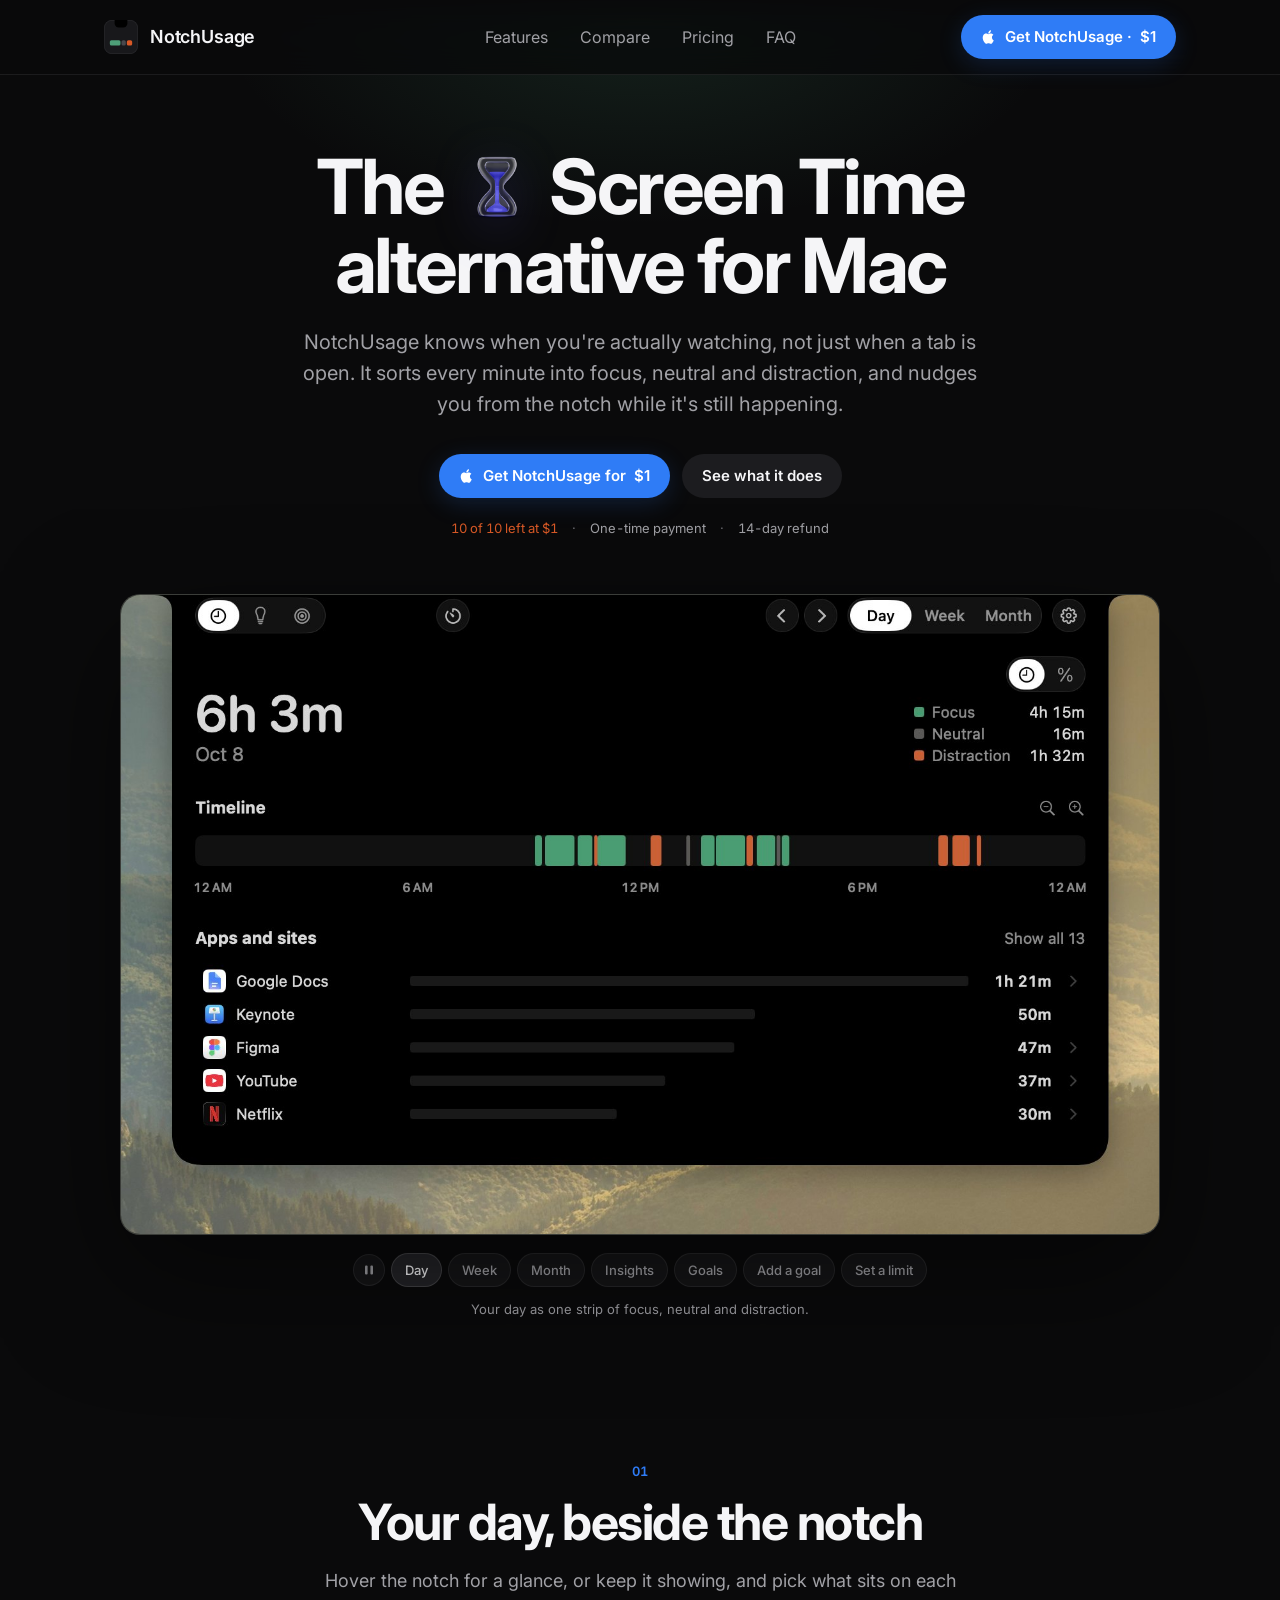
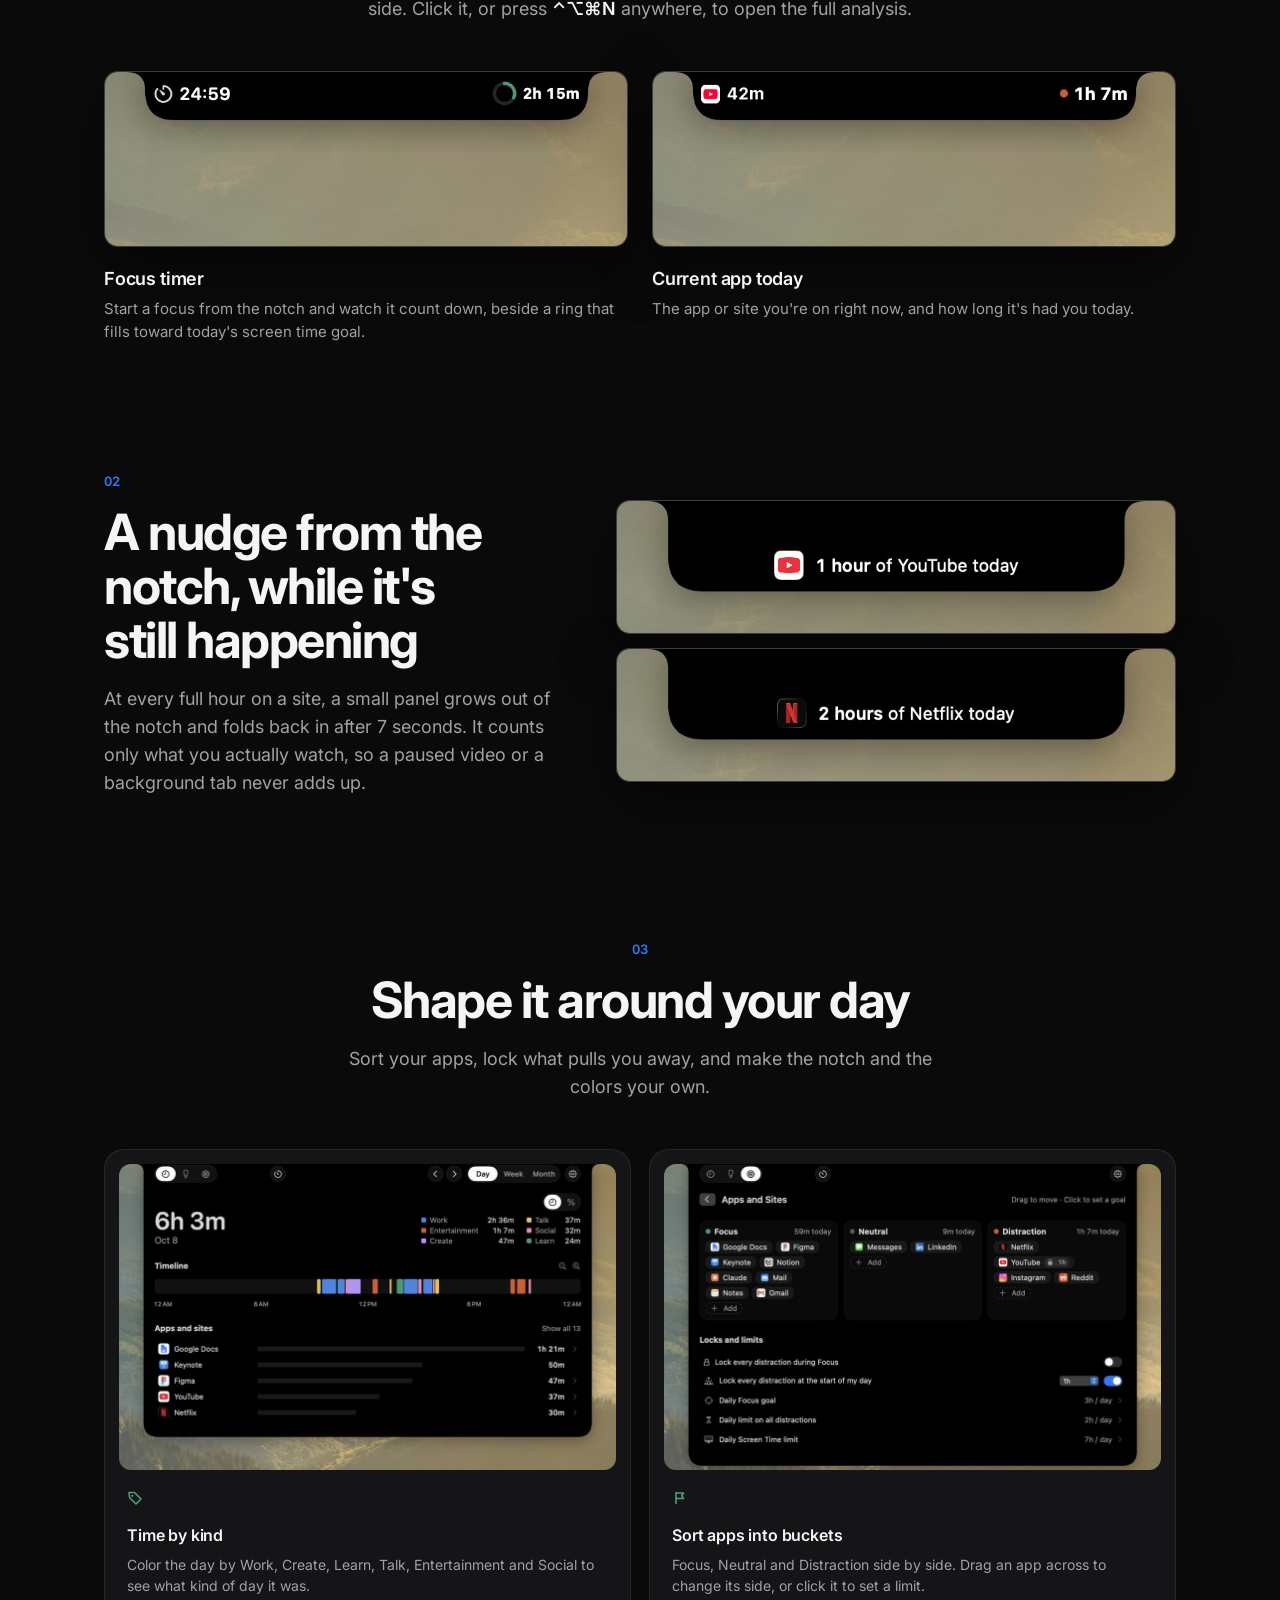
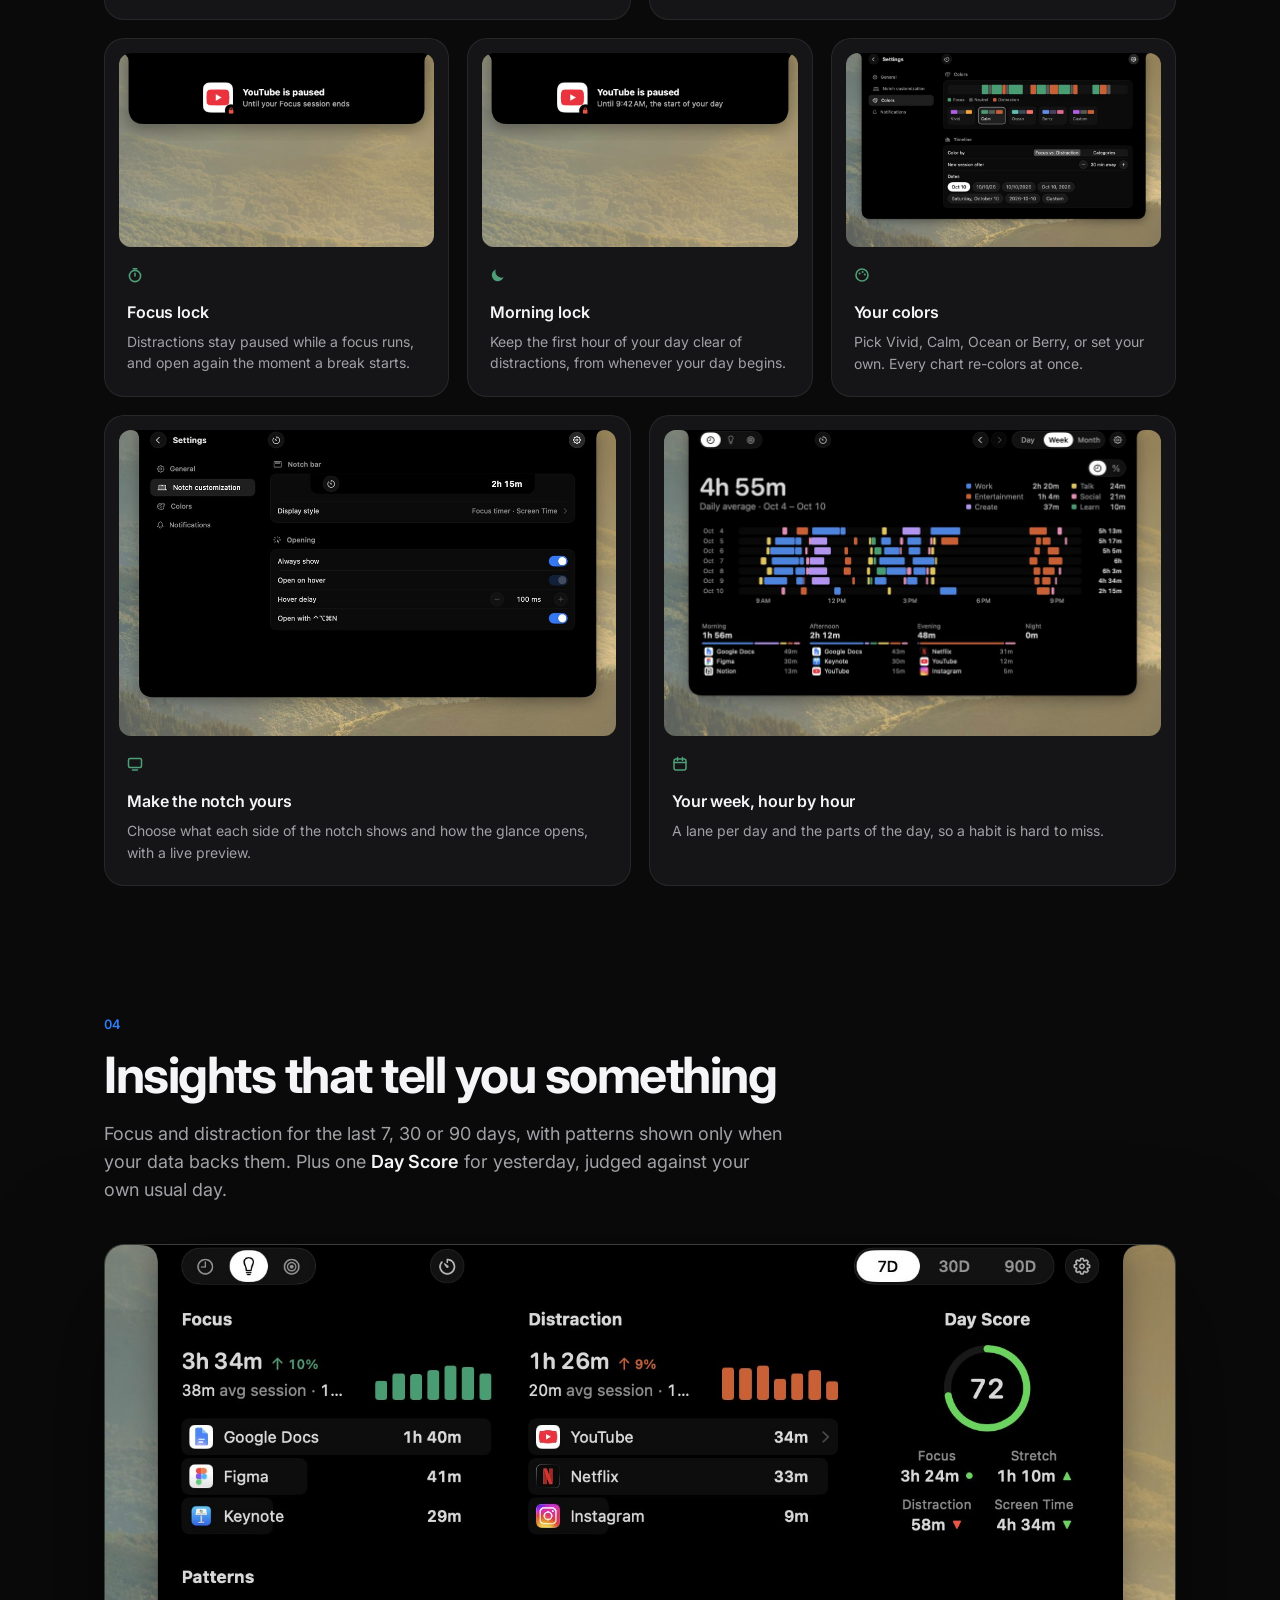
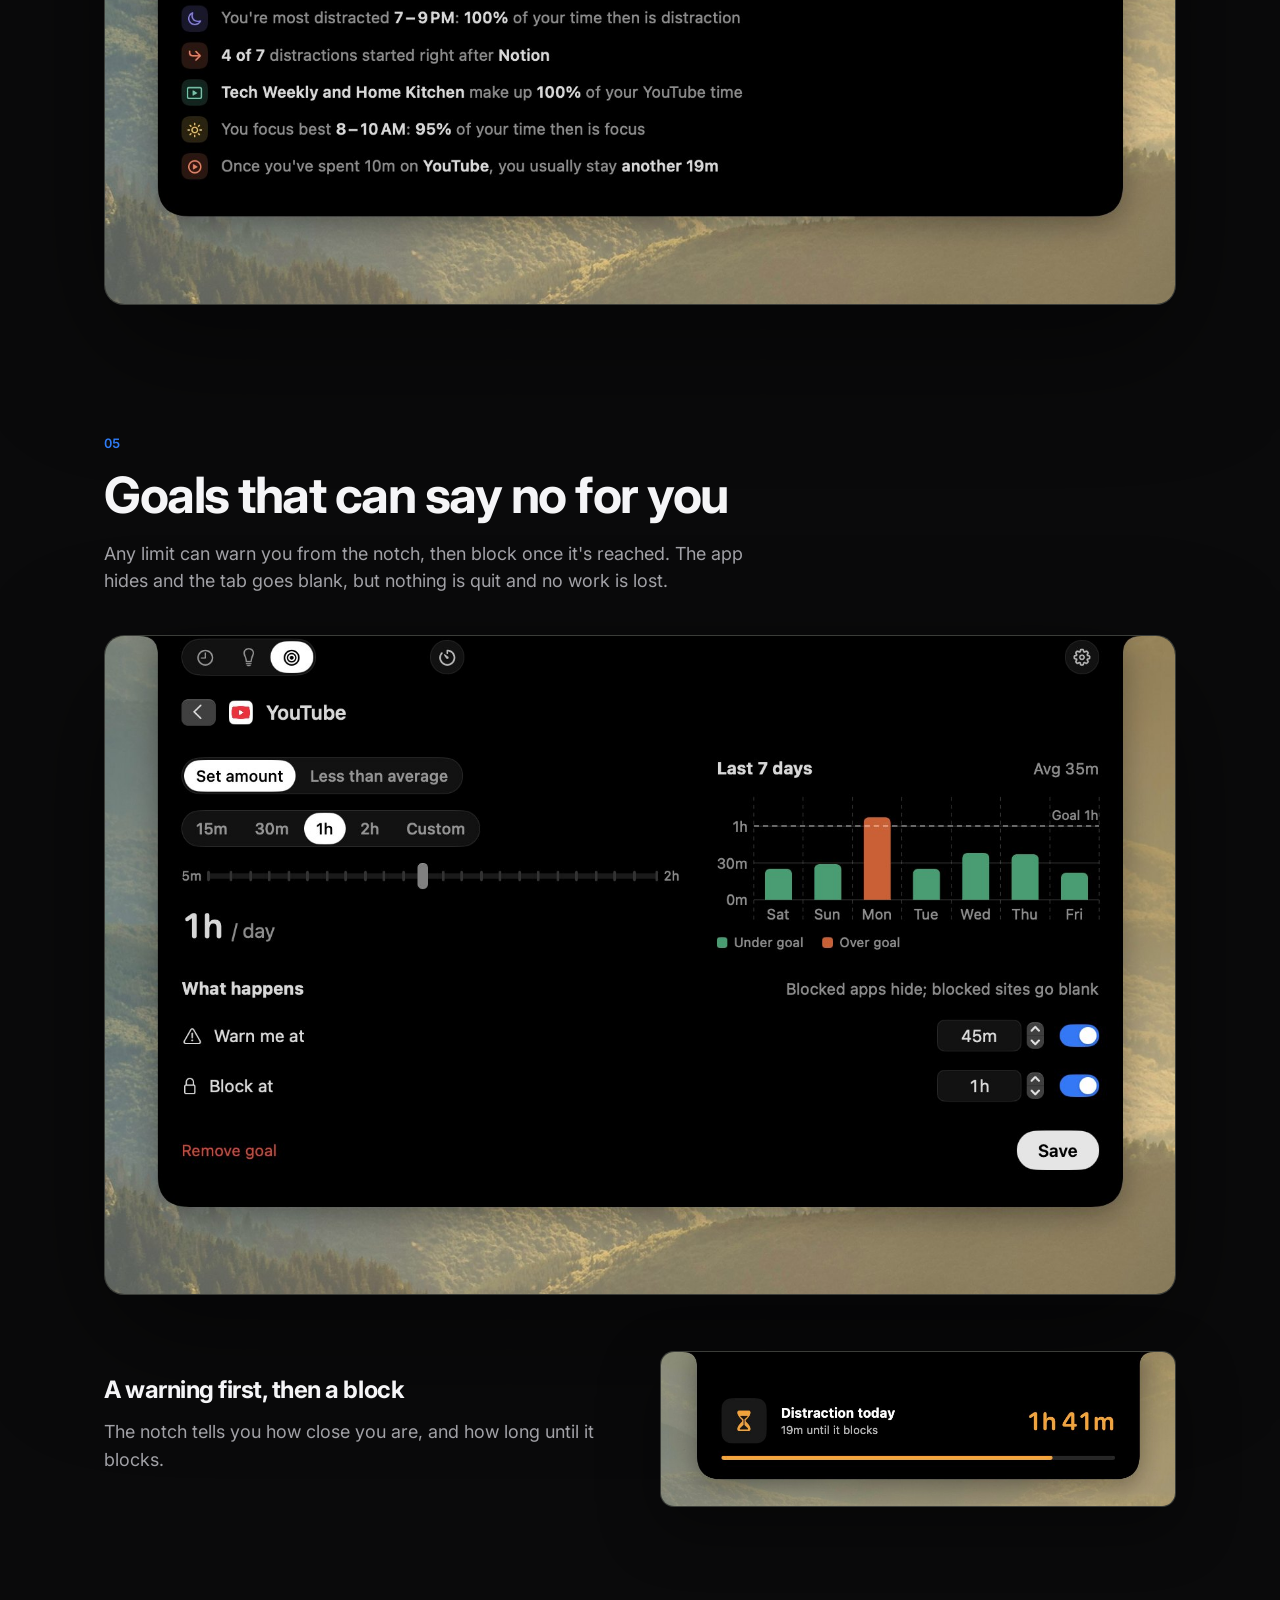
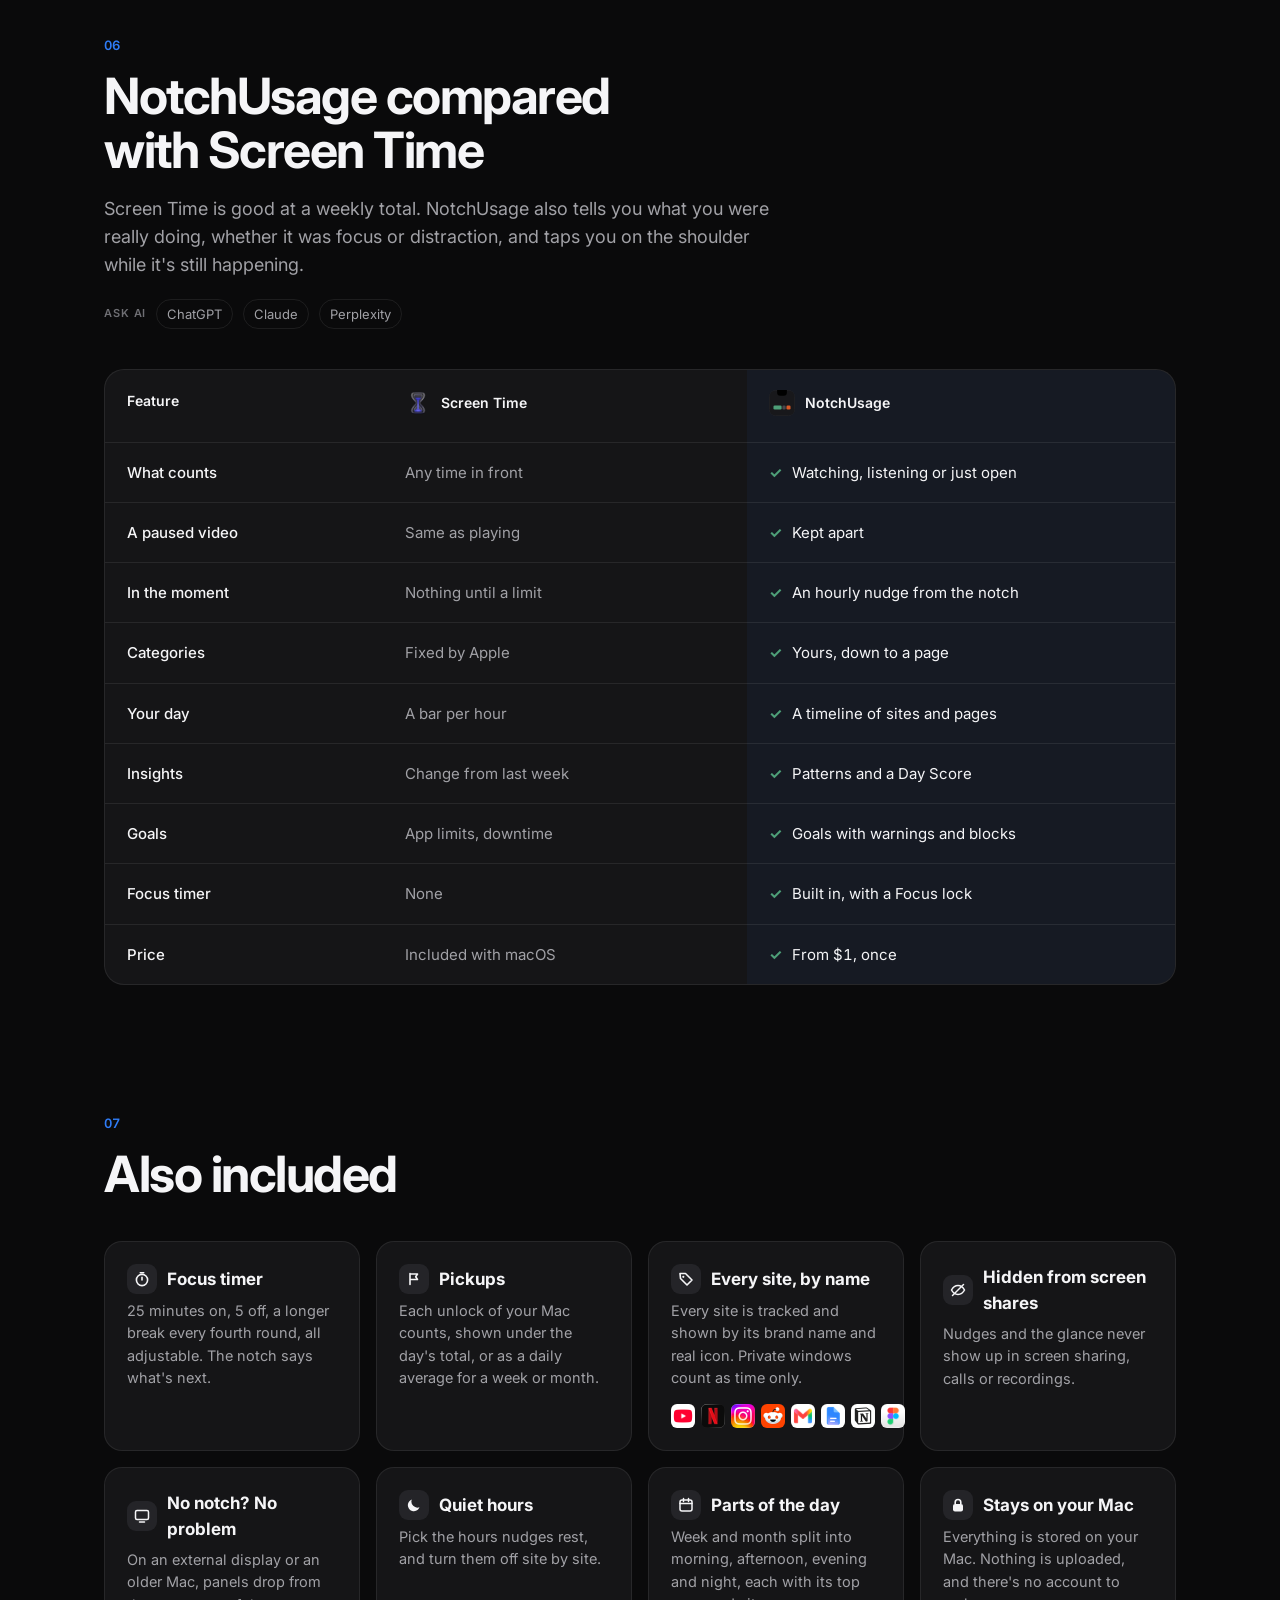
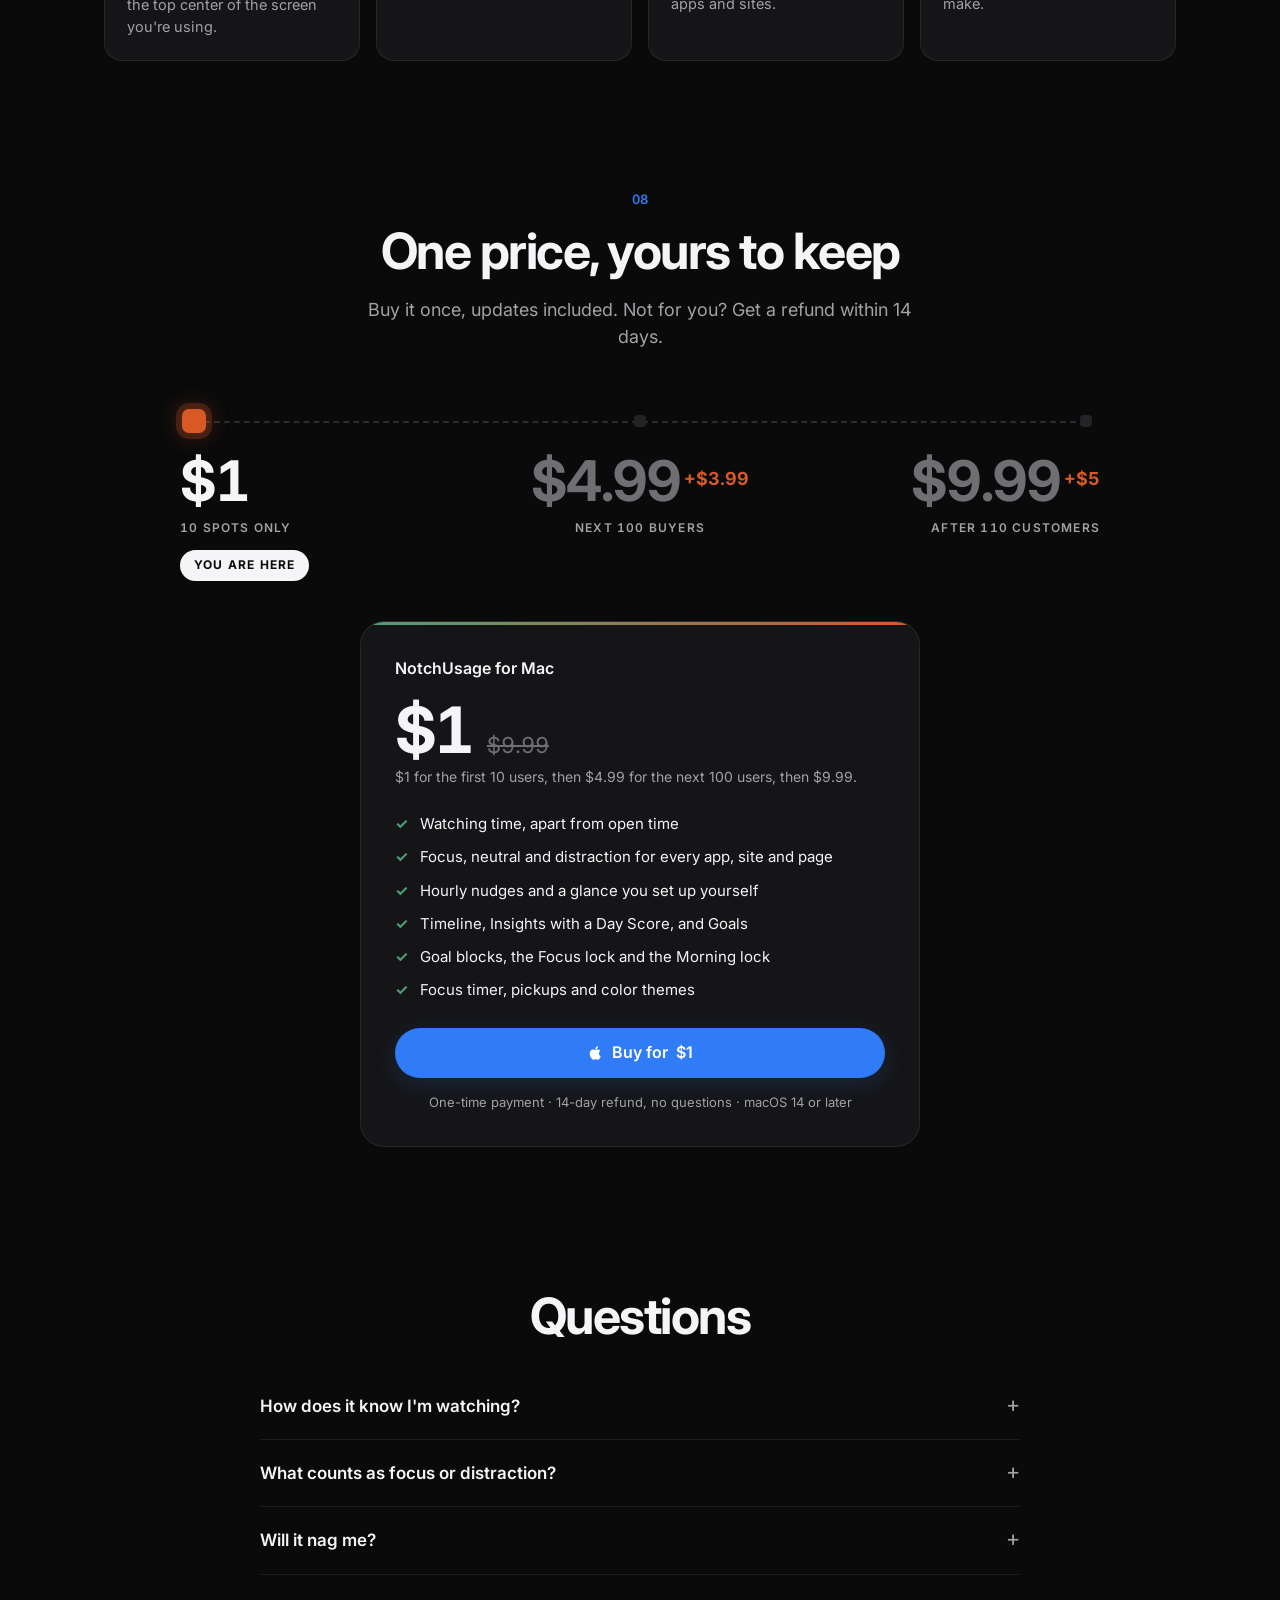
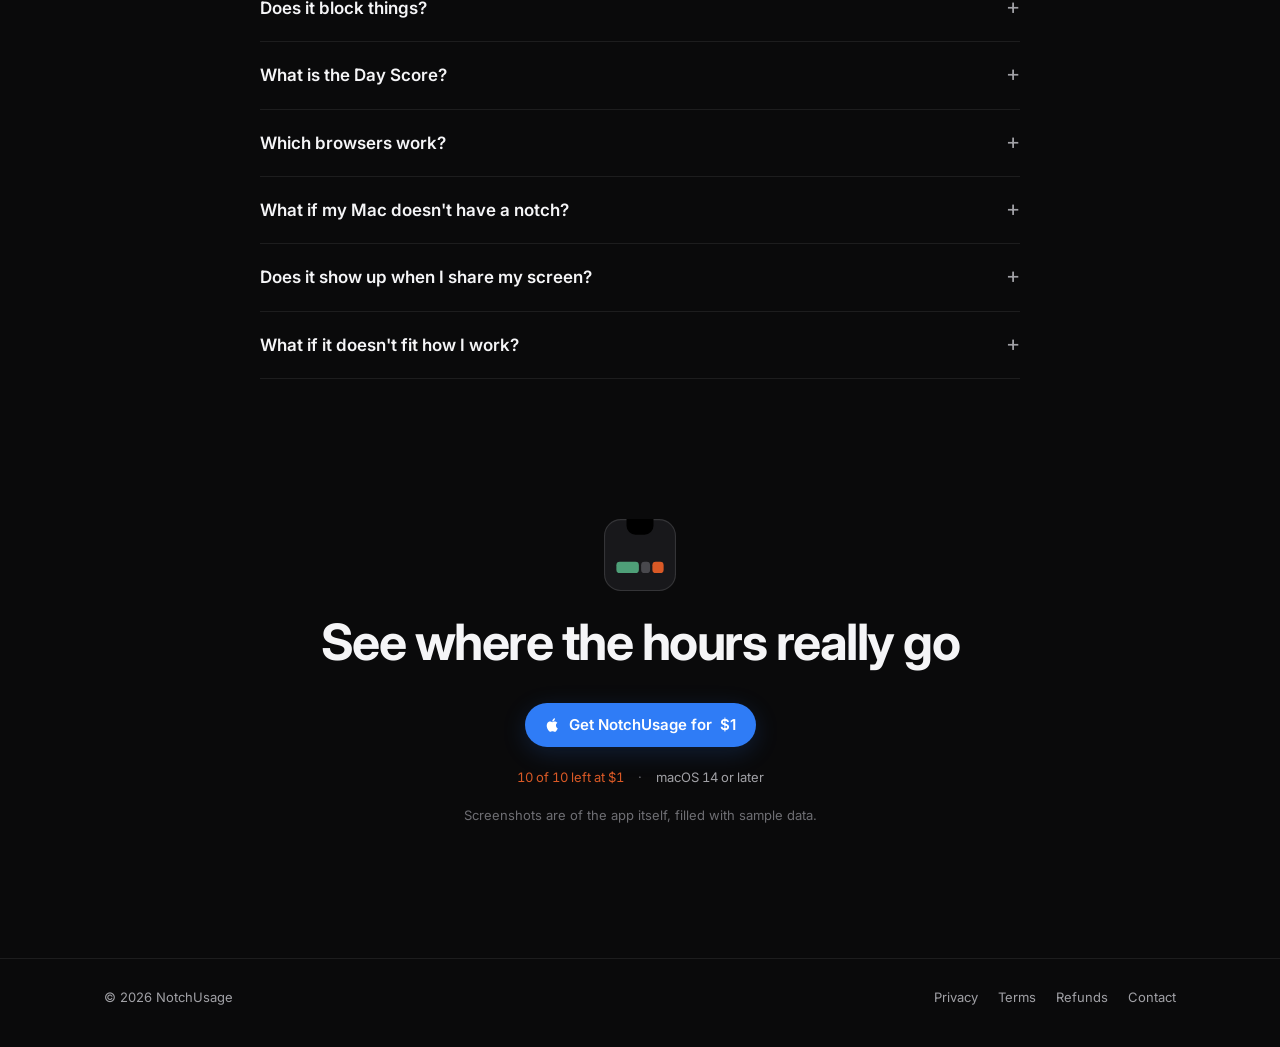
==== commit 4d9349f1: "Notch glance first, nudge second; interactive day section removed Co-Authored-By: Claude Opus 5.5 <n" ====
--- a/index.html
+++ b/index.html
@@ -148,78 +148,13 @@
 
 /* 01 nudges */
 .stack { display: flex; flex-direction: column; gap: 14px; }
-.facts { list-style: none; padding: 0; margin: 22px 0 0; display: flex; flex-direction: column; gap: 10px; font-size: 15px; color: var(--muted); }
-.facts li { display: grid; grid-template-columns: 22px 1fr; gap: 10px; }
-.facts li::before { content: ""; width: 8px; height: 8px; border-radius: 3px; background: var(--c-focus); margin-top: 8px; }
-.facts b { color: var(--text); font-weight: 600; }
 
 /* 02 glance */
-.glances { display: grid; grid-template-columns: repeat(3, 1fr); gap: 24px; margin-top: 48px; }
+.glances { display: grid; grid-template-columns: repeat(2, 1fr); gap: 24px; margin-top: 48px; }
 .glances figure { margin: 0; }
 .glances figcaption { margin-top: 18px; }
 .glances h4 { margin: 0 0 4px; font-size: 18px; font-weight: 600; letter-spacing: -.01em; }
 .glances p { margin: 0; font-size: 15px; color: var(--muted); }
-
-/* 03 live day: the app's day page, rebuilt so it can be clicked */
-.live { position: relative; margin-top: 40px; border-radius: 20px; border: 1px solid var(--border-2); overflow: hidden;
-  background: #2a2b22 url(assets/shots/wallpaper.jpg) center top / cover; padding: 0 7% 56px; box-shadow: 0 40px 120px rgba(0,0,0,.5); }
-.lp { background: #000; color: #F5F5F7; border-radius: 0 0 30px 30px; padding: 26px 30px 26px; box-shadow: 0 24px 60px rgba(0,0,0,.45); }
-.lp-head { display: flex; align-items: flex-start; justify-content: space-between; gap: 20px; }
-.lp-big { font-size: 46px; font-weight: 700; letter-spacing: -.03em; line-height: 1; }
-.lp-sub { color: #8E8E93; font-size: 14px; margin-top: 6px; }
-.lp-legend { display: grid; grid-template-columns: auto auto; gap: 4px 22px; font-size: 13.5px; align-items: center; margin-top: 6px; }
-.lp-legend span { display: flex; align-items: center; gap: 8px; color: #C7C7CC; }
-.lp-legend b { font-weight: 600; text-align: right; font-variant-numeric: tabular-nums; }
-.sw { width: 10px; height: 10px; border-radius: 3px; flex: none; transition: background .4s; }
-.lp h5 { margin: 26px 0 10px; font-size: 15px; font-weight: 600; display: flex; justify-content: space-between; align-items: baseline; }
-.lp h5 button { border: 0; background: none; color: #8E8E93; font-size: 13.5px; font-weight: 500; cursor: pointer; padding: 0; }
-.lp h5 button:hover { color: #fff; }
-.lp-strip { position: relative; height: 34px; border-radius: 8px; background: #1C1C1E; }
-.lp-blk { position: absolute; top: 0; bottom: 0; border-radius: 3px; border: 0; padding: 0; cursor: pointer; transition: background .45s, opacity .2s; }
-.lp-blk.dim { opacity: .2; }
-.lp-hours { position: relative; height: 18px; margin-top: 8px; font-size: 11px; color: #8E8E93; }
-.lp-hours span { position: absolute; transform: translateX(-50%); white-space: nowrap; }
-.lp-hours span:first-child { transform: none; } .lp-hours span:last-child { transform: translateX(-100%); }
-.lp-rows { display: flex; flex-direction: column; }
-.lp-row { display: grid; grid-template-columns: 22px 150px 1fr 64px 128px; gap: 12px; align-items: center; padding: 6px 8px; margin: 0 -8px; border-radius: 9px; font-size: 14px; }
-.lp-row:hover, .lp-row.lit { background: #1A1A1C; }
-.lp-row img { width: 22px; height: 22px; border-radius: 6px; }
-.lp-row .nm { display: flex; align-items: center; gap: 6px; min-width: 0; white-space: nowrap; overflow: hidden; text-overflow: ellipsis; }
-.lp-row .nm button { border: 0; background: none; color: #8E8E93; cursor: pointer; padding: 0 4px; font-size: 12px; transition: transform .2s; }
-.lp-row .nm button[aria-expanded="true"] { transform: rotate(90deg); }
-.lp-bar { height: 6px; border-radius: 3px; background: #2C2C2E; overflow: hidden; }
-.lp-bar i { display: block; height: 100%; border-radius: 3px; background: #48484A; transition: background .3s, width .4s; }
-.lp-row:hover .lp-bar i, .lp-row.lit .lp-bar i { background: var(--rc); }
-.lp-row .t { text-align: right; font-weight: 600; font-variant-numeric: tabular-nums; }
-.lp-row.page { font-size: 13px; color: #C7C7CC; }
-.lp-row.page .nm { padding-left: 2px; }
-.cat-btn {
-  justify-self: end; display: inline-flex; align-items: center; gap: 7px; border: 1px solid #2C2C2E; background: #141416; color: #E5E5EA;
-  font-size: 12.5px; font-weight: 500; padding: 4px 10px 4px 9px; border-radius: 999px; cursor: pointer; transition: border-color .2s, background .2s;
-}
-.cat-btn:hover, .cat-btn[aria-expanded="true"] { border-color: #48484A; background: #1C1C1E; }
-.cat-btn .sw { width: 8px; height: 8px; border-radius: 50%; }
-.cat-btn::after { content: "⌄"; font-size: 11px; color: #8E8E93; margin: -3px 0 0 1px; }
-.lp-menu {
-  position: absolute; z-index: 10; min-width: 190px; padding: 5px; border-radius: 10px; background: rgba(44,44,46,.97);
-  border: 1px solid rgba(255,255,255,.12); box-shadow: 0 16px 40px rgba(0,0,0,.5); font-size: 13.5px;
-  -webkit-backdrop-filter: blur(20px); backdrop-filter: blur(20px);
-}
-.lp-menu[hidden] { display: none; }
-.lp-menu .ttl { padding: 5px 10px 6px; font-size: 12px; color: #8E8E93; white-space: nowrap; overflow: hidden; text-overflow: ellipsis; max-width: 240px; }
-.lp-menu button { display: grid; grid-template-columns: 14px 10px 1fr; gap: 8px; align-items: center; width: 100%; border: 0; background: none; color: #fff; text-align: left; padding: 5px 10px; border-radius: 6px; cursor: pointer; font-size: 13.5px; }
-.lp-menu button:hover, .lp-menu button:focus-visible { background: var(--accent); outline: none; }
-.lp-menu button .ck { font-size: 12px; }
-.lp-menu hr { border: 0; border-top: 1px solid rgba(255,255,255,.1); margin: 4px 6px; }
-.lp-tip { position: absolute; z-index: 9; pointer-events: none; background: #2C2C2E; color: #fff; font-size: 12px; padding: 6px 10px; border-radius: 8px;
-  white-space: nowrap; transform: translate(-50%, calc(-100% - 8px)); display: flex; gap: 7px; align-items: center; box-shadow: 0 8px 20px rgba(0,0,0,.4); }
-.lp-tip img { width: 14px; height: 14px; border-radius: 4px; }
-.lp-tip[hidden] { display: none; }
-.live-note { display: flex; justify-content: space-between; gap: 16px; align-items: center; margin-top: 14px; font-size: 13px; color: var(--muted); }
-.live-note button { border: 0; background: none; color: var(--muted); cursor: pointer; font-size: 13px; padding: 0; text-decoration: underline; text-underline-offset: 3px; }
-.live-note button:hover { color: var(--text); }
-.bump { animation: bump .45s ease; }
-@keyframes bump { 40% { transform: scale(1.06); } }
 
 /* 04 cards */
 .bento { display: grid; gap: 18px; margin-top: 18px; }
@@ -339,12 +274,6 @@
   .hero { padding-top: 48px; }
   .shot { border-radius: 14px; }
   .grid, .locks, .glances, .bento.b2, .bento.b3 { grid-template-columns: 1fr; }
-  .live { padding: 0 10px 28px; border-radius: 14px; }
-  .lp { padding: 18px 14px; border-radius: 0 0 20px 20px; }
-  .lp-head { flex-direction: column; }
-  .lp-big { font-size: 38px; }
-  .lp-row { grid-template-columns: 22px 1fr 54px auto; }
-  .lp-row .lp-bar { display: none; }
   .warn { grid-template-columns: 1fr; }
   .ladder .tl { font-size: 10.5px; letter-spacing: .06em; }
   .ladder .here { padding: 5px 10px; font-size: 10.5px; }
@@ -383,7 +312,7 @@
   <div class="wrap">
     <a class="brand" href="#top"><svg><use href="#logo"/></svg>NotchUsage</a>
     <nav class="nav-links">
-      <a href="#nudge">Features</a>
+      <a href="#glance">Features</a>
       <a href="#compare">Compare</a>
       <a href="#pricing">Pricing</a>
       <a href="#faq">FAQ</a>
@@ -402,7 +331,7 @@
     <p class="lede rv">NotchUsage knows when you're actually watching, not just when a tab is open. It sorts every minute into focus, neutral and distraction, and nudges you from the notch while it's still happening.</p>
     <div class="cta-row rv">
       <a class="btn btn-primary" href="#pricing"><svg><use href="#i-apple"/></svg>Get NotchUsage for <span data-price>$1</span></a>
-      <a class="btn btn-ghost" href="#nudge">See what it does</a>
+      <a class="btn btn-ghost" href="#glance">See what it does</a>
     </div>
     <div class="meta rv num">
       <span class="hot" data-seats-text></span>
@@ -436,11 +365,28 @@
     </div>
   </div>
 
-  <!-- ============ 01 NUDGE ============ -->
+  <!-- ============ 01 GLANCE ============ -->
+  <section id="glance">
+    <div class="wrap">
+      <div class="center rv">
+        <div class="kicker">01</div>
+        <h2>Your day, beside the notch</h2>
+        <div class="prose" style="max-width:640px">
+          <p>Hover the notch for a glance, or keep it showing, and pick what sits on each side. Click it, or press <b>⌃⌥⌘N</b> anywhere, to open the full analysis.</p>
+        </div>
+      </div>
+      <div class="glances">
+        <figure class="rv"><div class="shot sm"><img src="assets/shots/glance-focus.jpg" width="780" height="260" alt="Glance with a focus session running: 24:59 left, and a ring at 2h 15m toward today's screen time goal." loading="lazy"></div><figcaption><h4>Focus timer</h4><p>Start a focus from the notch and watch it count down, beside a ring that fills toward today's screen time goal.</p></figcaption></figure>
+        <figure class="rv"><div class="shot sm"><img src="assets/shots/glance-current.jpg" width="780" height="260" alt="Glance: YouTube at 42m today on the left, 1h 7m of distraction on the right." loading="lazy"></div><figcaption><h4>Current app today</h4><p>The app or site you're on right now, and how long it's had you today.</p></figcaption></figure>
+      </div>
+    </div>
+  </section>
+
+  <!-- ============ 02 NUDGE ============ -->
   <section id="nudge">
     <div class="wrap split">
       <div class="rv">
-        <div class="kicker">01</div>
+        <div class="kicker">02</div>
         <h2>A nudge from the notch, while it's still happening</h2>
         <div class="prose">
           <p>At every full hour on a site, a small panel grows out of the notch and folds back in after 7 seconds. It counts only what you actually watch, so a paused video or a background tab never adds up.</p>
@@ -449,69 +395,15 @@
       <div class="stack rv">
         <div class="shot sm"><img src="assets/shots/nudge-youtube.jpg" width="763" height="181" alt="A nudge under the notch: 1 hour of YouTube today." loading="lazy"></div>
         <div class="shot sm"><img src="assets/shots/nudge-netflix.jpg" width="763" height="181" alt="A nudge under the notch: 2 hours of Netflix today." loading="lazy"></div>
-        <ul class="facts">
-          <li><span><b>Every hour on a site</b>, and once all of them together pass 2 hours</span></li>
-          <li><span><b>Every hour of distraction</b>, across everything you've marked as one</span></li>
-          <li><span><b>A weekly recap</b> of last week's focus and distraction</span></li>
-        </ul>
-      </div>
-    </div>
-  </section>
-
-  <!-- ============ 02 GLANCE ============ -->
-  <section id="glance">
-    <div class="wrap">
-      <div class="center rv">
-        <div class="kicker">02</div>
-        <h2>Your day, beside the notch</h2>
-        <div class="prose" style="max-width:640px">
-          <p>Hover the notch for a glance, or keep it showing, and pick what sits on each side. Click it, or press <b>⌃⌥⌘N</b> anywhere, to open the full analysis.</p>
-        </div>
-      </div>
-      <div class="glances">
-        <figure class="rv"><div class="shot sm"><img src="assets/shots/glance-focus.jpg" width="780" height="260" alt="Glance with a focus session running: 24:59 left, and 2h 15m of screen time." loading="lazy"></div><figcaption><h4>Focus timer</h4><p>Start a focus from the notch and watch it count down.</p></figcaption></figure>
-        <figure class="rv"><div class="shot sm"><img src="assets/shots/glance-goal.jpg" width="780" height="260" alt="Glance: a Day Score ring on the left, a screen time goal ring on the right." loading="lazy"></div><figcaption><h4>Goals and Day Score</h4><p>A ring fills toward today's goal, beside yesterday's score.</p></figcaption></figure>
-        <figure class="rv"><div class="shot sm"><img src="assets/shots/glance-split.jpg" width="780" height="260" alt="Glance: a focus share bar at 47% on the left, 1h 7m of distraction on the right." loading="lazy"></div><figcaption><h4>Focus against distraction</h4><p>Today's split, and how much went to distraction.</p></figcaption></figure>
-      </div>
-    </div>
-  </section>
-
-  <!-- ============ 03 CATEGORIES (live) ============ -->
-  <section id="timeline">
-    <div class="wrap">
-      <div class="head rv">
-        <div class="kicker">03</div>
-        <h2>Every app and site has a side. You pick it.</h2>
-        <div class="prose">
-          <p>Your day becomes one strip of <b>focus</b>, <b>neutral</b> and <b>distraction</b>. Try it below: move any app, site or single YouTube video to another side and watch the day re-color, just as it does in the app.</p>
-        </div>
-      </div>
-      <div class="rv">
-        <div class="live" id="live">
-          <div class="lp">
-            <div class="lp-head">
-              <div><div class="lp-big num" id="lpTotal">6h 3m</div><div class="lp-sub">Oct 8</div></div>
-              <div class="lp-legend" id="lpLegend"></div>
-            </div>
-            <h5>Timeline</h5>
-            <div class="lp-strip" id="lpStrip"></div>
-            <div class="lp-hours" id="lpHours"></div>
-            <h5>Apps and sites <button id="lpMore" aria-expanded="false"></button></h5>
-            <div class="lp-rows" id="lpRows"></div>
-          </div>
-          <div class="lp-menu" id="lpMenu" role="menu" hidden></div>
-          <div class="lp-tip" id="lpTip" hidden></div>
-        </div>
-        <div class="live-note"><span>A real day from the demo data. Changes apply to past days too.</span><button id="lpReset">Reset</button></div>
-      </div>
-    </div>
-  </section>
-
-  <!-- ============ 04 MORE WAYS ============ -->
+      </div>
+    </div>
+  </section>
+
+  <!-- ============ 03 MORE WAYS ============ -->
   <section id="more-ways">
     <div class="wrap">
       <div class="center rv">
-        <div class="kicker">04</div>
+        <div class="kicker">03</div>
         <h2>Shape it around your day</h2>
         <div class="prose" style="max-width:600px"><p>Sort your apps, lock what pulls you away, and make the notch and the colors your own.</p></div>
       </div>
@@ -531,11 +423,11 @@
     </div>
   </section>
 
-  <!-- ============ 05 INSIGHTS ============ -->
+  <!-- ============ 04 INSIGHTS ============ -->
   <section id="insights">
     <div class="wrap">
       <div class="head rv">
-        <div class="kicker">05</div>
+        <div class="kicker">04</div>
         <h2>Insights that tell you something</h2>
         <div class="prose">
           <p>Focus and distraction for the last 7, 30 or 90 days, with patterns shown only when your data backs them. Plus one <b>Day Score</b> for yesterday, judged against your own usual day.</p>
@@ -547,11 +439,11 @@
     </div>
   </section>
 
-  <!-- ============ 06 GOALS ============ -->
+  <!-- ============ 05 GOALS ============ -->
   <section id="goals">
     <div class="wrap">
       <div class="head rv">
-        <div class="kicker">06</div>
+        <div class="kicker">05</div>
         <h2>Goals that can say no for you</h2>
         <div class="prose">
           <p>Any limit can warn you from the notch, then block once it's reached. The app hides and the tab goes blank, but nothing is quit and no work is lost.</p>
@@ -570,11 +462,11 @@
     </div>
   </section>
 
-  <!-- ============ 07 COMPARE ============ -->
+  <!-- ============ 06 COMPARE ============ -->
   <section id="compare">
     <div class="wrap">
       <div class="head rv">
-        <div class="kicker">07</div>
+        <div class="kicker">06</div>
         <h2>NotchUsage compared with Screen&nbsp;Time</h2>
         <div class="prose">
           <p>Screen Time is good at a weekly total. NotchUsage also tells you what you were really doing, whether it was focus or distraction, and taps you on the shoulder while it's still happening.</p>
@@ -611,11 +503,11 @@
     </div>
   </section>
 
-  <!-- ============ 08 ALSO INCLUDED ============ -->
+  <!-- ============ 07 ALSO INCLUDED ============ -->
   <section id="more">
     <div class="wrap">
       <div class="rv">
-        <div class="kicker">08</div>
+        <div class="kicker">07</div>
         <h2>Also included</h2>
       </div>
       <div class="grid">
@@ -638,7 +530,7 @@
   <section id="pricing">
     <div class="wrap center">
       <div class="rv">
-        <div class="kicker">09</div>
+        <div class="kicker">08</div>
         <h2>One price, yours to keep</h2>
         <div class="prose"><p>Buy it once, updates included. Not for you? Get a refund within 14 days.</p></div>
       </div>
@@ -813,134 +705,6 @@
   { const r = stage.getBoundingClientRect(); inView = r.top < innerHeight - r.height * .35 && r.bottom > r.height * .35; update(); }
 })();
 
-/* ---------------- 03: the day page, live ---------------- */
-(function live() {
-  const CAT = { f: ['Focus', '#4E9F78'], n: ['Neutral', '#5A5955'], d: ['Distraction', '#D95926'] };
-  const DEFAULTS = {
-    mail: ['Mail', 'MailIcon', 'f'], docs: ['Google Docs', 'GoogleDocsIcon', 'f'], notion: ['Notion', 'NotionIcon', 'f'],
-    instagram: ['Instagram', 'InstagramIcon', 'd'], figma: ['Figma', 'FigmaIcon', 'f'], youtube: ['YouTube', 'YouTubeIcon', 'd'],
-    messages: ['Messages', 'MessagesIcon', 'n'], claude: ['Claude', 'ClaudeIcon', 'f'], keynote: ['Keynote', 'KeynoteIcon', 'f'],
-    reddit: ['Reddit', 'RedditIcon', 'd'], linkedin: ['LinkedIn', 'LinkedInIcon', 'n'], gmail: ['Gmail', 'GmailIcon', 'f'],
-    netflix: ['Netflix', 'NetflixIcon', 'd'],
-  };
-  const PAGES = { pasta: '15-Minute Weeknight Pasta', laptops: 'The Best Laptops of 2026' };
-  // Oct 8 of the demo data, minute by minute from midnight: [start, end, app or site, page].
-  const BLOCKS = [[549,563,'mail'],[566,615,'docs'],[619,644,'notion'],[645,651,'instagram'],[651,698,'figma'],[737,756,'youtube','pasta'],
-    [794,803,'messages'],[818,842,'claude'],[842,892,'keynote'],[892,904,'reddit'],[908,940,'docs'],[940,947,'linkedin'],[949,963,'gmail'],
-    [1202,1220,'youtube','laptops'],[1225,1255,'netflix'],[1264,1271,'instagram']];
-  const RANGE = [8 * 60, 24 * 60];
-  let cats = {}, pageCats = {}, lit = null, showAll = false, ytOpen = false, menuFor = null;
-
-  const $ = id => document.getElementById(id);
-  const live = $('live'), strip = $('lpStrip'), rowsEl = $('lpRows'), menu = $('lpMenu'), tip = $('lpTip');
-  const fmt = m => { const h = Math.floor(m / 60), r = m % 60; return h ? (r ? `${h}h ${r}m` : `${h}h`) : `${r}m`; };
-  const clock = m => { let h = Math.floor(m / 60) % 24; const ap = h < 12 ? 'AM' : 'PM'; h = h % 12 || 12; return `${h}:${String(m % 60).padStart(2, '0')} ${ap}`; };
-  const hour = m => { let h = Math.floor(m / 60) % 24; const ap = h < 12 ? 'AM' : 'PM'; h = h % 12 || 12; return `${h} ${ap}`; };
-  const catOf = k => cats[k] || DEFAULTS[k][2];
-  const blockCat = b => (b[3] && pageCats[b[3]]) || catOf(b[2]);
-  const icon = k => `<img src="assets/${DEFAULTS[k][1]}.png" alt="">`;
-
-  function totals() {
-    const t = { f: 0, n: 0, d: 0 }, by = {}, pages = {};
-    for (const b of BLOCKS) {
-      const m = b[1] - b[0]; t[blockCat(b)] += m; by[b[2]] = (by[b[2]] || 0) + m;
-      if (b[3]) pages[b[3]] = (pages[b[3]] || 0) + m;
-    }
-    return { t, by, pages };
-  }
-  function legend(t) {
-    $('lpLegend').innerHTML = ['f', 'n', 'd'].map(c => `<span><i class="sw" style="background:${CAT[c][1]}"></i>${CAT[c][0]}</span><b id="lg-${c}">${fmt(t[c])}</b>`).join('');
-  }
-  function drawStrip() {
-    const span = RANGE[1] - RANGE[0];
-    strip.innerHTML = BLOCKS.map((b, i) => {
-      const dim = lit && b[2] !== lit;
-      return `<button class="lp-blk${dim ? ' dim' : ''}" data-i="${i}" aria-label="${DEFAULTS[b[2]][0]}, ${clock(b[0])} to ${clock(b[1])}"
-        style="left:${(b[0] - RANGE[0]) / span * 100}%;width:${(b[1] - b[0]) / span * 100}%;background:${CAT[blockCat(b)][1]}"></button>`;
-    }).join('');
-    const hrs = []; for (let m = RANGE[0]; m <= RANGE[1]; m += 240) hrs.push(`<span style="left:${(m - RANGE[0]) / span * 100}%">${hour(m)}</span>`);
-    $('lpHours').innerHTML = hrs.join('');
-  }
-  const pill = (c, key, label) => `<button class="cat-btn" data-key="${key}" aria-haspopup="menu" aria-expanded="${menuFor === key}" aria-label="${label}: ${CAT[c][0]}. Change"><i class="sw" style="background:${CAT[c][1]}"></i>${CAT[c][0]}</button>`;
-  function drawRows() {
-    const { by, pages } = totals();
-    const list = Object.entries(by).sort((a, b) => b[1] - a[1]);
-    const max = list[0][1], shown = showAll ? list : list.slice(0, 6);
-    $('lpMore').textContent = showAll ? 'Show less' : `Show all ${list.length}`;
-    $('lpMore').setAttribute('aria-expanded', showAll);
-    rowsEl.innerHTML = shown.map(([k, m]) => {
-      const c = catOf(k);
-      let h = `<div class="lp-row${lit === k ? ' lit' : ''}" data-row="${k}" style="--rc:${CAT[c][1]}">${icon(k)}
-        <span class="nm">${DEFAULTS[k][0]}${k === 'youtube' ? `<button data-yt aria-expanded="${ytOpen}" aria-label="Show YouTube's videos">›</button>` : ''}</span>
-        <span class="lp-bar"><i style="width:${m / max * 100}%"></i></span><span class="t">${fmt(m)}</span>${pill(c, k, DEFAULTS[k][0])}</div>`;
-      if (k === 'youtube' && ytOpen) h += Object.entries(pages).map(([p, pm]) => {
-        const pc = pageCats[p] || c;
-        return `<div class="lp-row page" data-row="youtube" style="--rc:${CAT[pc][1]}"><span></span><span class="nm">${PAGES[p]}</span><span class="lp-bar"><i style="width:${pm / max * 100}%"></i></span><span class="t">${fmt(pm)}</span>${pill(pc, 'page:' + p, PAGES[p])}</div>`;
-      }).join('');
-      return h;
-    }).join('');
-  }
-  function render(changed) {
-    const { t } = totals();
-    legend(t); drawStrip(); drawRows();
-    if (changed) for (const c of changed) $('lg-' + c)?.classList.add('bump');
-  }
-  function openMenu(key, anchor) {
-    menuFor = key;
-    const isPage = key.startsWith('page:'), name = isPage ? PAGES[key.slice(5)] : DEFAULTS[key][0];
-    const cur = isPage ? (pageCats[key.slice(5)] || catOf('youtube')) : catOf(key);
-    menu.innerHTML = `<div class="ttl">${name}</div>` + ['f', 'n', 'd'].map(c =>
-      `<button role="menuitemradio" aria-checked="${c === cur}" data-set="${c}"><span class="ck">${c === cur ? '✓' : ''}</span><i class="sw" style="background:${CAT[c][1]}"></i>${CAT[c][0]}</button>`).join('')
-      + (isPage && pageCats[key.slice(5)] ? `<hr><button role="menuitem" data-set=""><span class="ck"></span><span></span>Same as YouTube</button>` : '');
-    menu.hidden = false;
-    const lr = live.getBoundingClientRect(), ar = anchor.getBoundingClientRect();
-    const left = Math.min(ar.left - lr.left, lr.width - menu.offsetWidth - 8);
-    let top = ar.bottom - lr.top + 6;
-    if (top + menu.offsetHeight > lr.height - 8) top = ar.top - lr.top - menu.offsetHeight - 6;
-    menu.style.left = Math.max(8, left) + 'px'; menu.style.top = top + 'px';
-    drawRows();
-    menu.querySelector('[aria-checked="true"]')?.focus();
-  }
-  function closeMenu() { if (menu.hidden) return; menu.hidden = true; menuFor = null; drawRows(); }
-  function setCat(key, c) {
-    const before = totals().t;
-    if (key.startsWith('page:')) { const p = key.slice(5); if (c) pageCats[p] = c; else delete pageCats[p]; }
-    else { cats[key] = c; if (c === DEFAULTS[key][2]) delete cats[key]; }
-    const after = totals().t;
-    menu.hidden = true; menuFor = null;
-    render(['f', 'n', 'd'].filter(x => before[x] !== after[x]));
-  }
-
-  live.addEventListener('click', e => {
-    const set = e.target.closest('[data-set]');
-    if (set) return setCat(menuFor, set.dataset.set);
-    const btn = e.target.closest('.cat-btn');
-    if (btn) { e.stopPropagation(); return menuFor === btn.dataset.key ? closeMenu() : openMenu(btn.dataset.key, btn); }
-    const blk = e.target.closest('.lp-blk');
-    if (blk) { const b = BLOCKS[+blk.dataset.i]; return openMenu(b[3] ? 'page:' + b[3] : b[2], blk); }
-    if (e.target.closest('[data-yt]')) { ytOpen = !ytOpen; return drawRows(); }
-    if (e.target.closest('#lpMore')) { showAll = !showAll; return drawRows(); }
-    if (!e.target.closest('#lpMenu')) closeMenu();
-  });
-  document.addEventListener('click', e => { if (!live.contains(e.target)) closeMenu(); });
-  document.addEventListener('keydown', e => { if (e.key === 'Escape') closeMenu(); });
-  // Hovering a row lights its blocks; hovering a block lights its row and names it.
-  live.addEventListener('mouseover', e => {
-    const row = e.target.closest('[data-row]'), blk = e.target.closest('.lp-blk');
-    const k = row ? row.dataset.row : blk ? BLOCKS[+blk.dataset.i][2] : null;
-    if (blk) {
-      const b = BLOCKS[+blk.dataset.i], lr = live.getBoundingClientRect(), r = blk.getBoundingClientRect();
-      tip.innerHTML = `${icon(b[2])}<span>${b[3] ? PAGES[b[3]] : DEFAULTS[b[2]][0]} · ${clock(b[0])} – ${clock(b[1])}</span>`;
-      tip.style.left = r.left + r.width / 2 - lr.left + 'px'; tip.style.top = r.top - lr.top + 'px'; tip.hidden = false;
-    } else tip.hidden = true;
-    if (k !== lit) { lit = k; drawStrip(); rowsEl.querySelectorAll('.lp-row').forEach(r => r.classList.toggle('lit', r.dataset.row === lit)); }
-  });
-  live.addEventListener('mouseleave', () => { tip.hidden = true; if (lit) { lit = null; drawStrip(); drawRows(); } });
-  live.addEventListener('animationend', e => e.target.classList.remove('bump'));
-  $('lpReset').addEventListener('click', () => { cats = {}; pageCats = {}; render(); });
-  render();
-})();
-
 /* ---------------- reveal ---------------- */
 if ('IntersectionObserver' in window) {
   const io = new IntersectionObserver(es => es.forEach(en => {
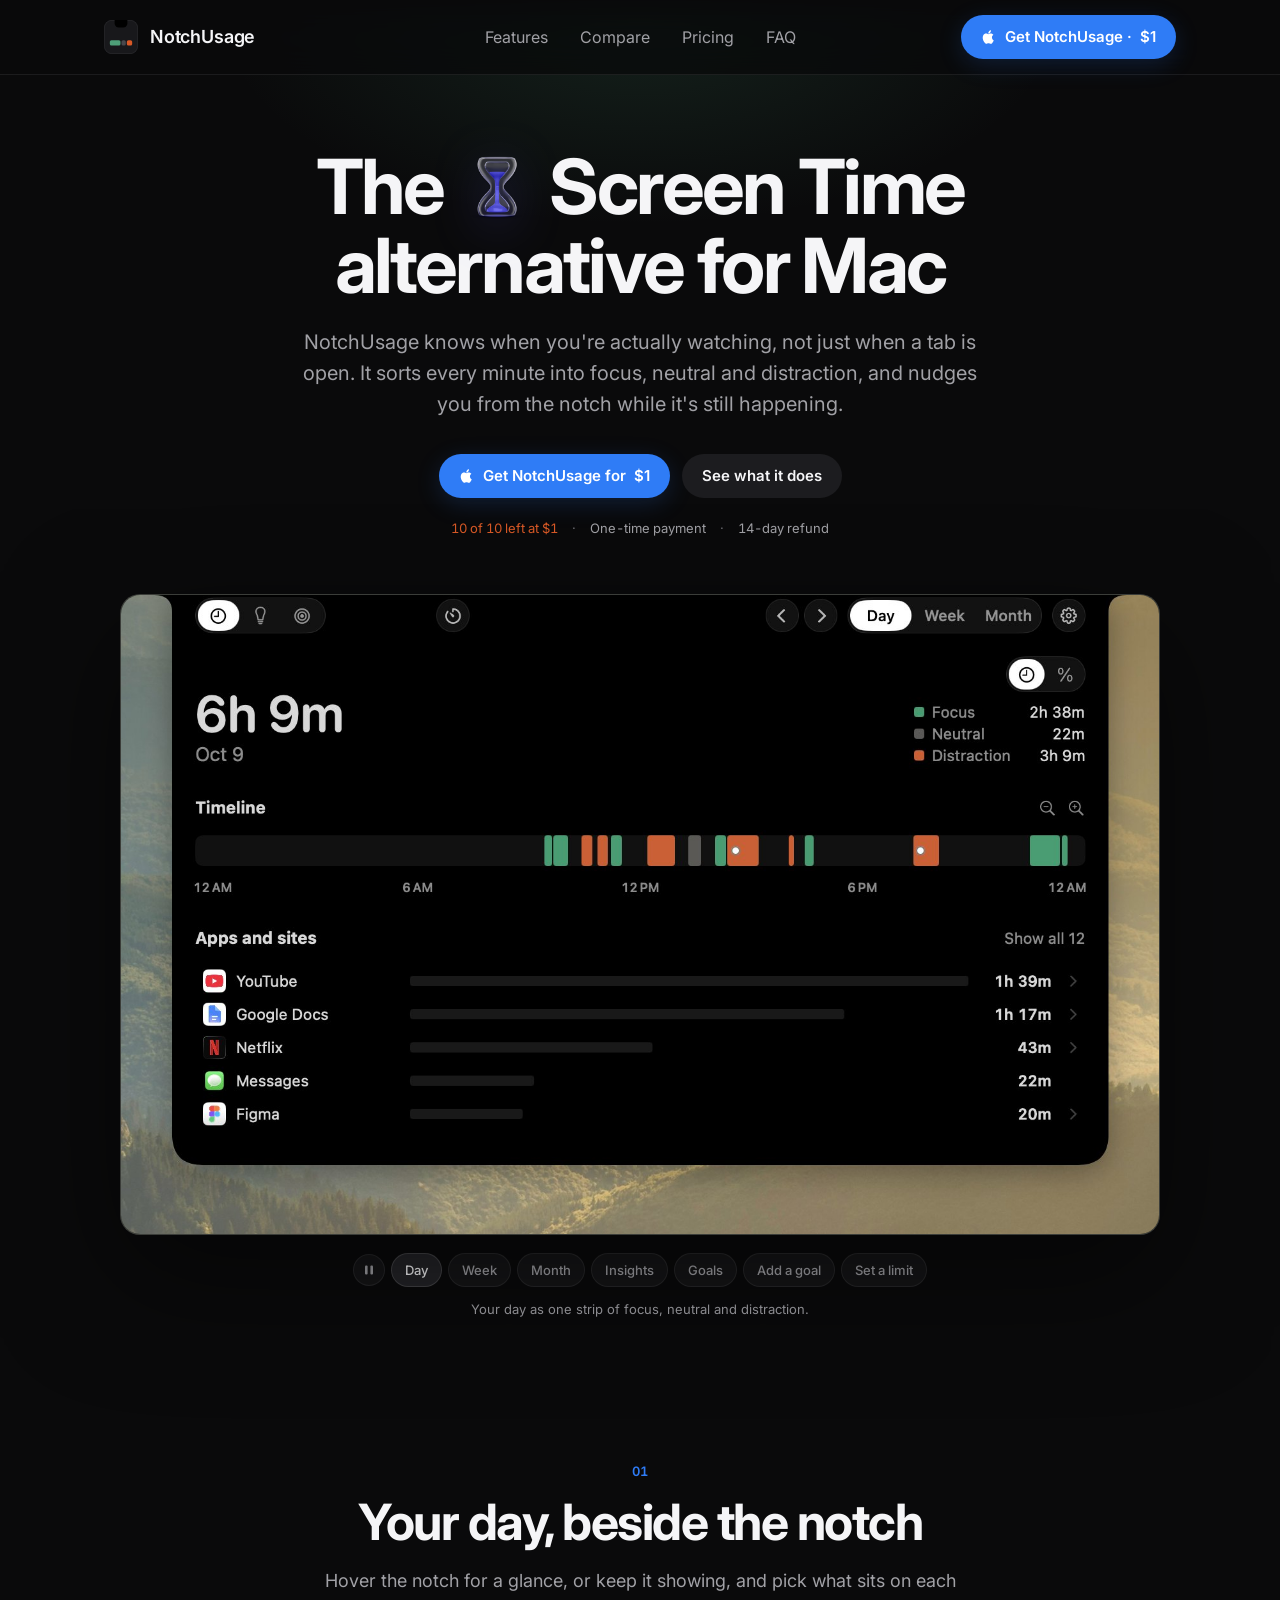
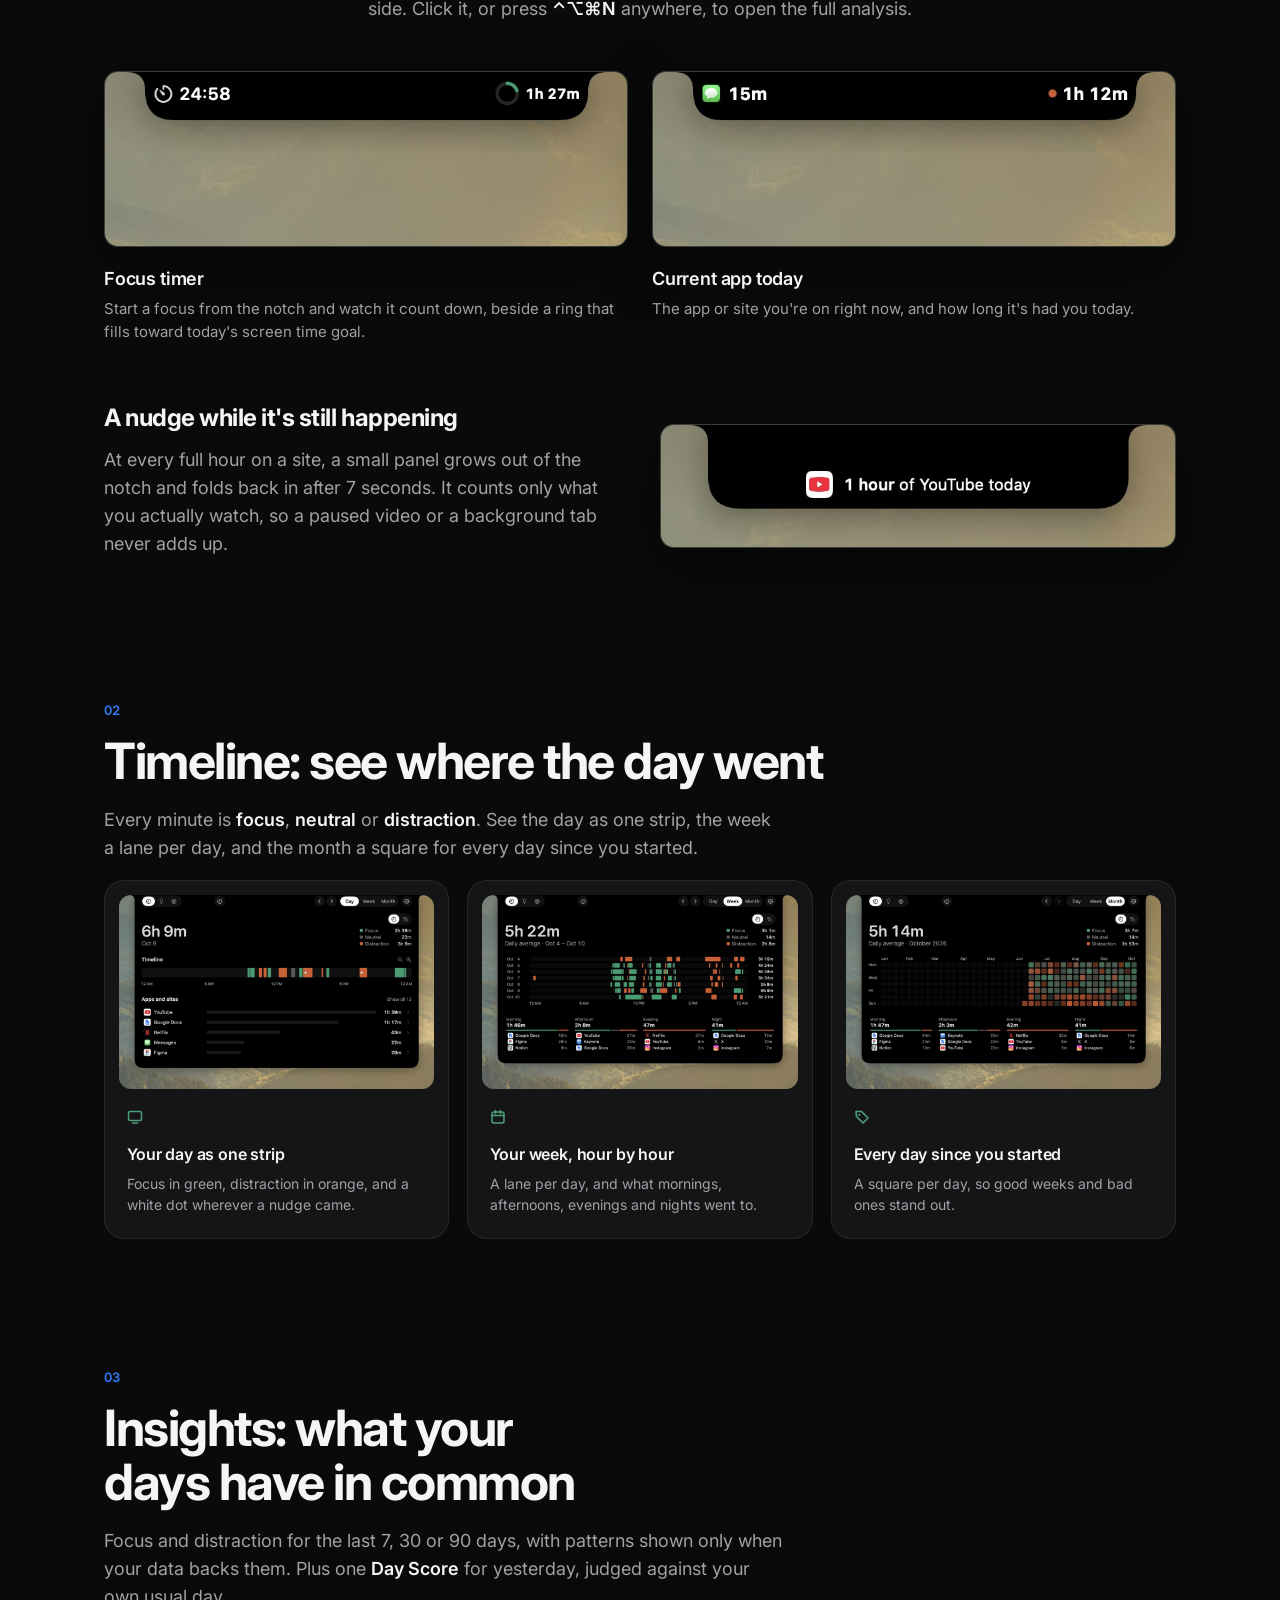
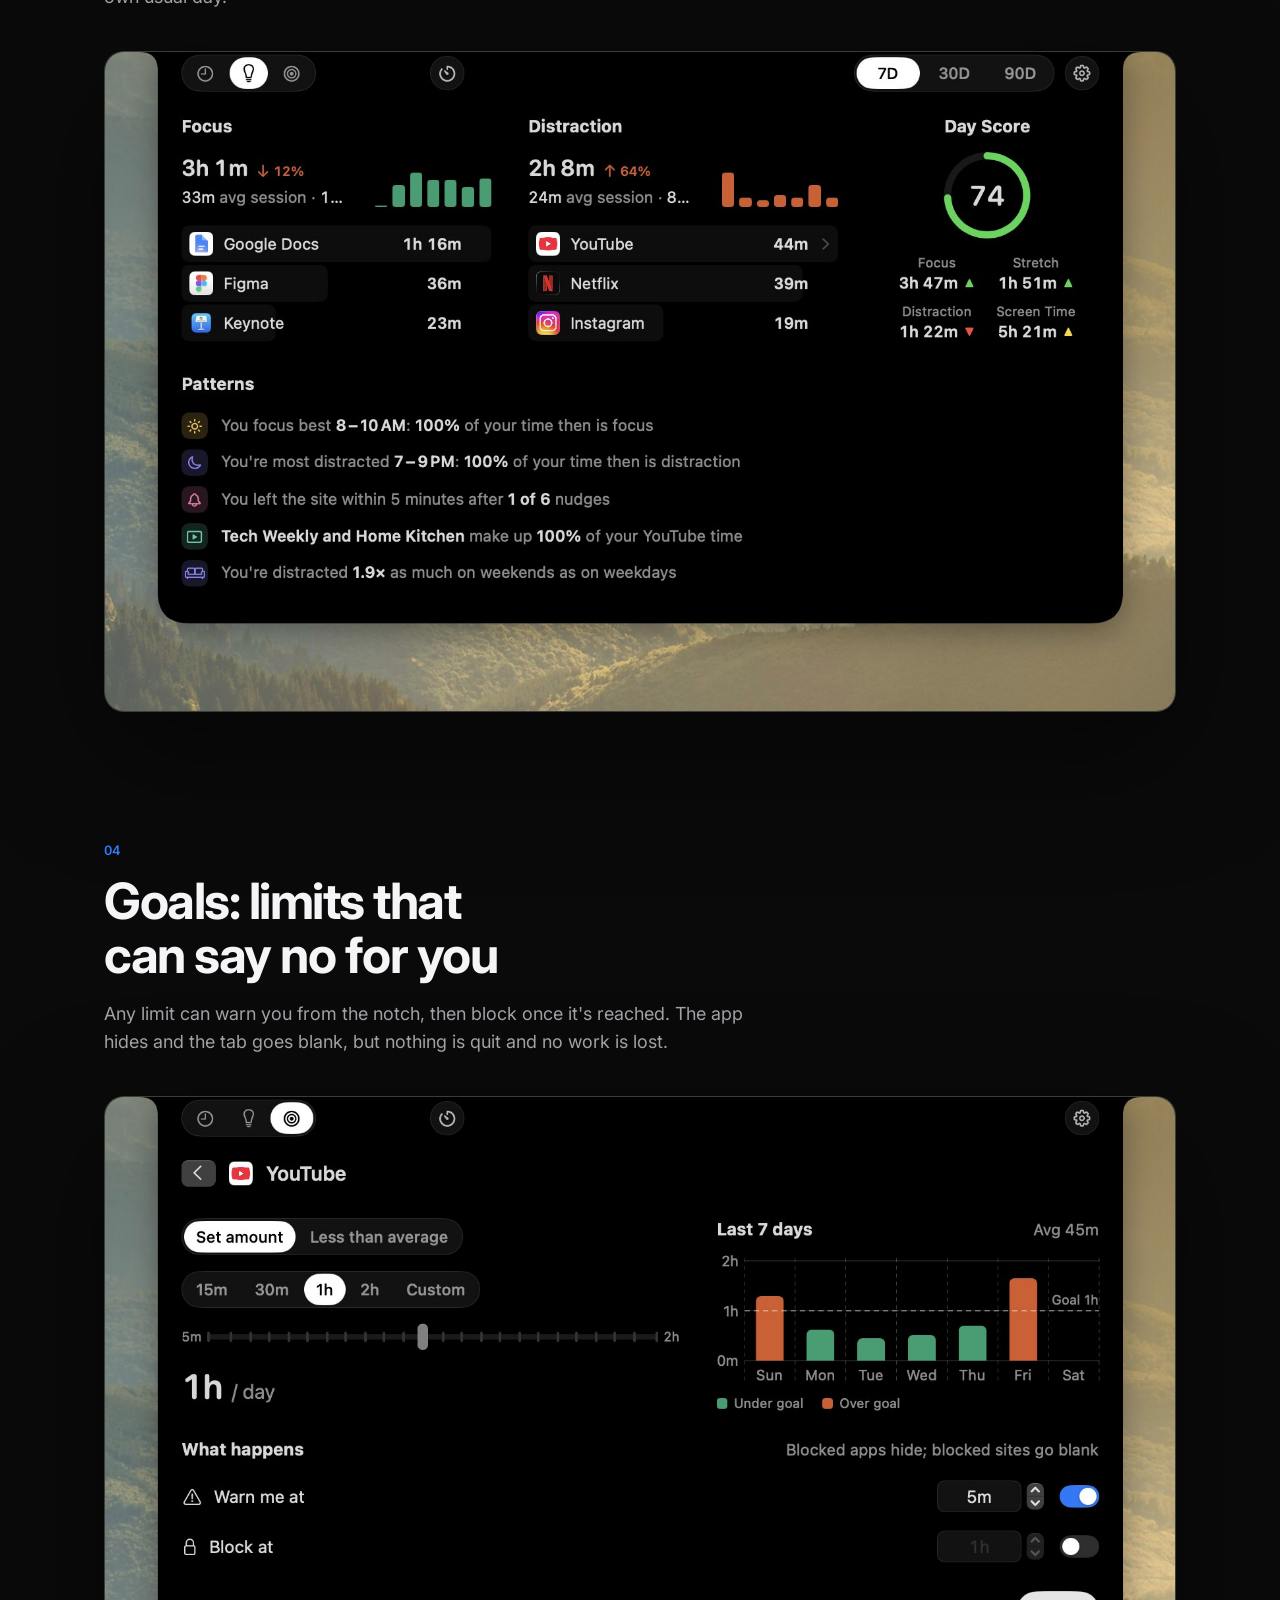
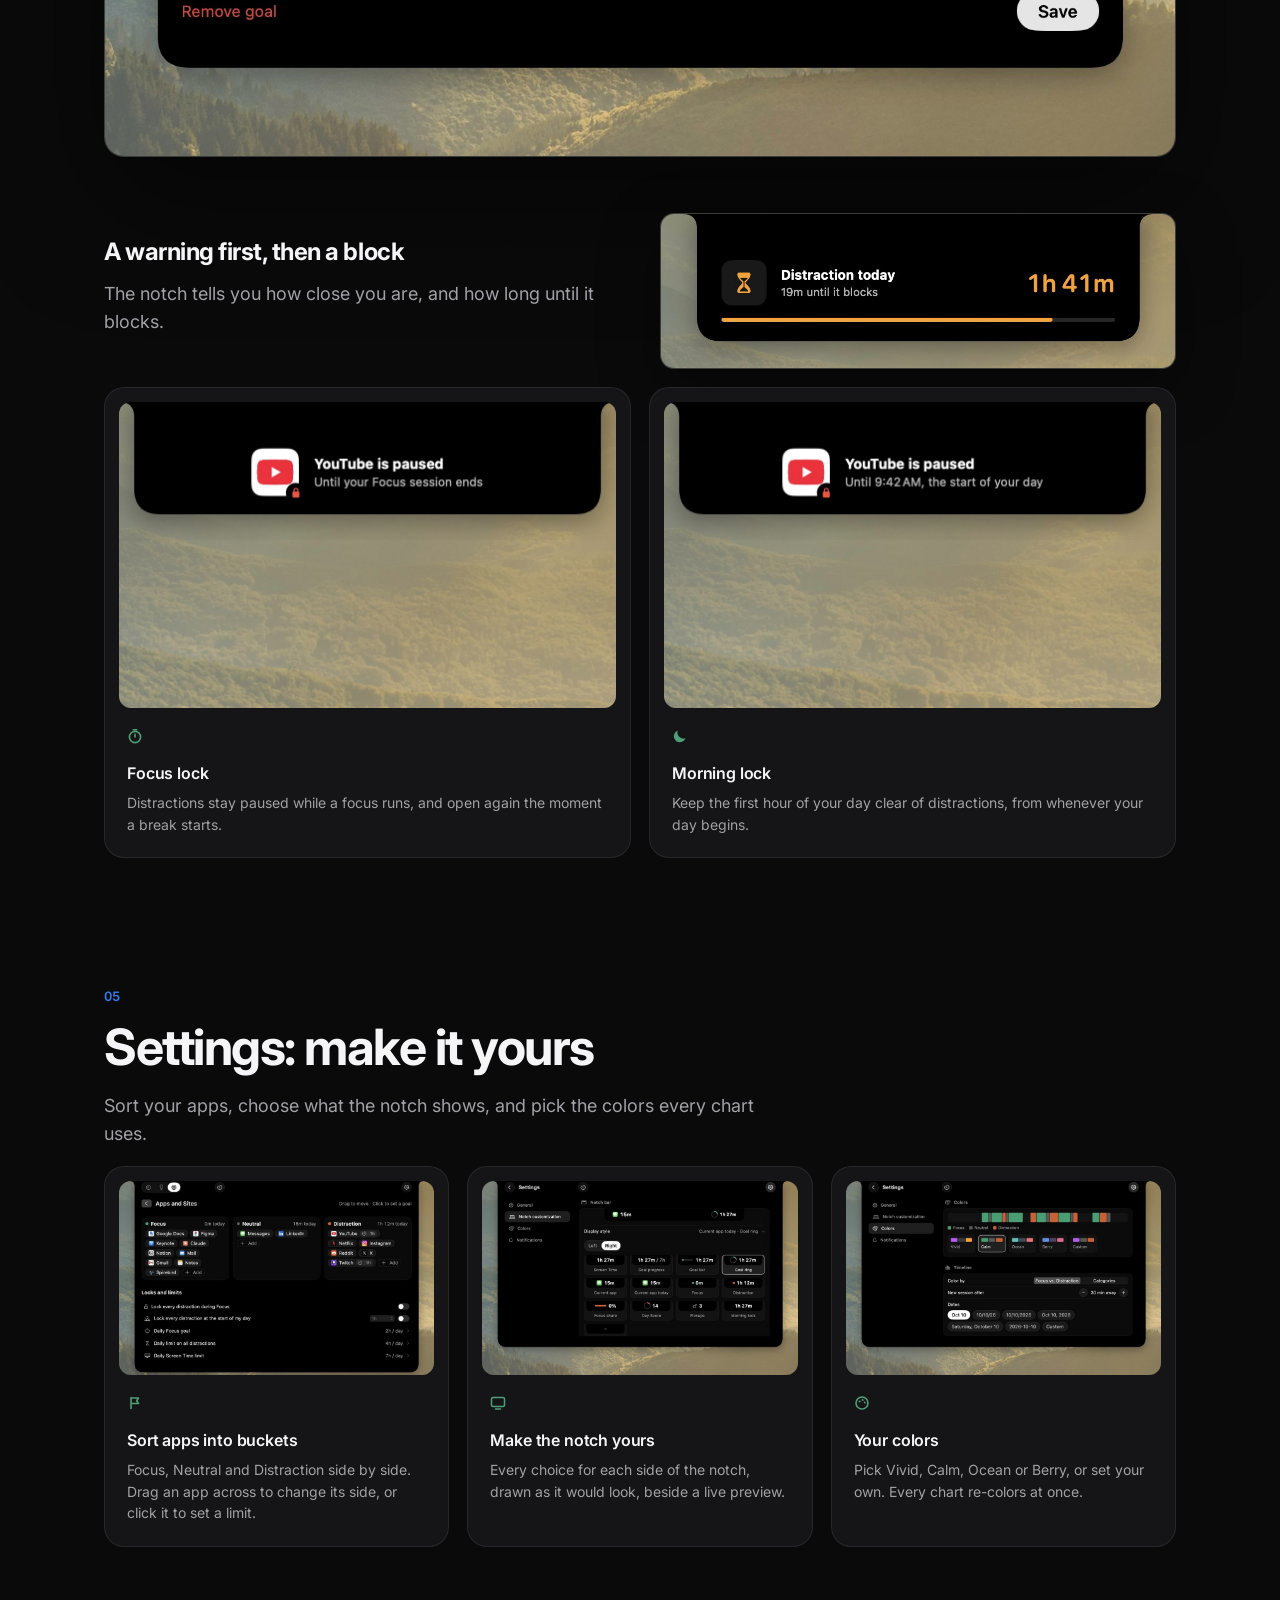
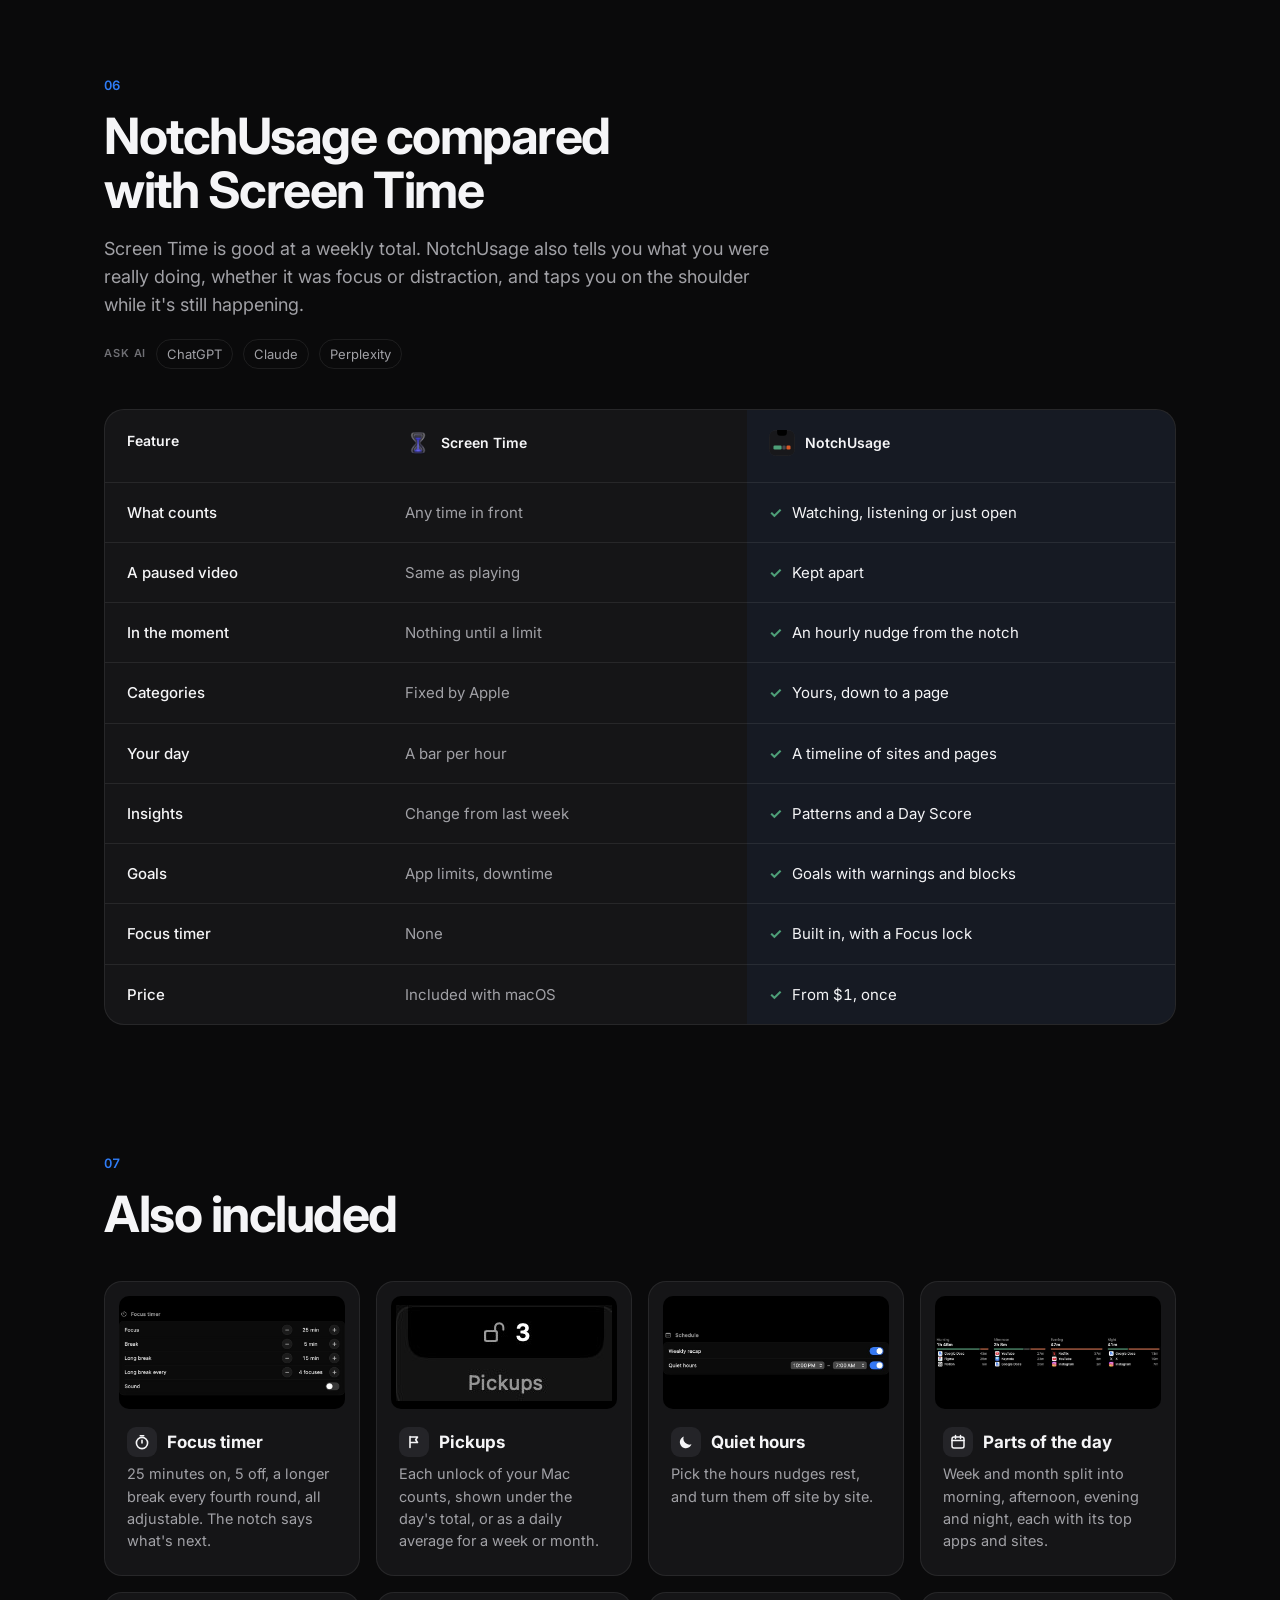
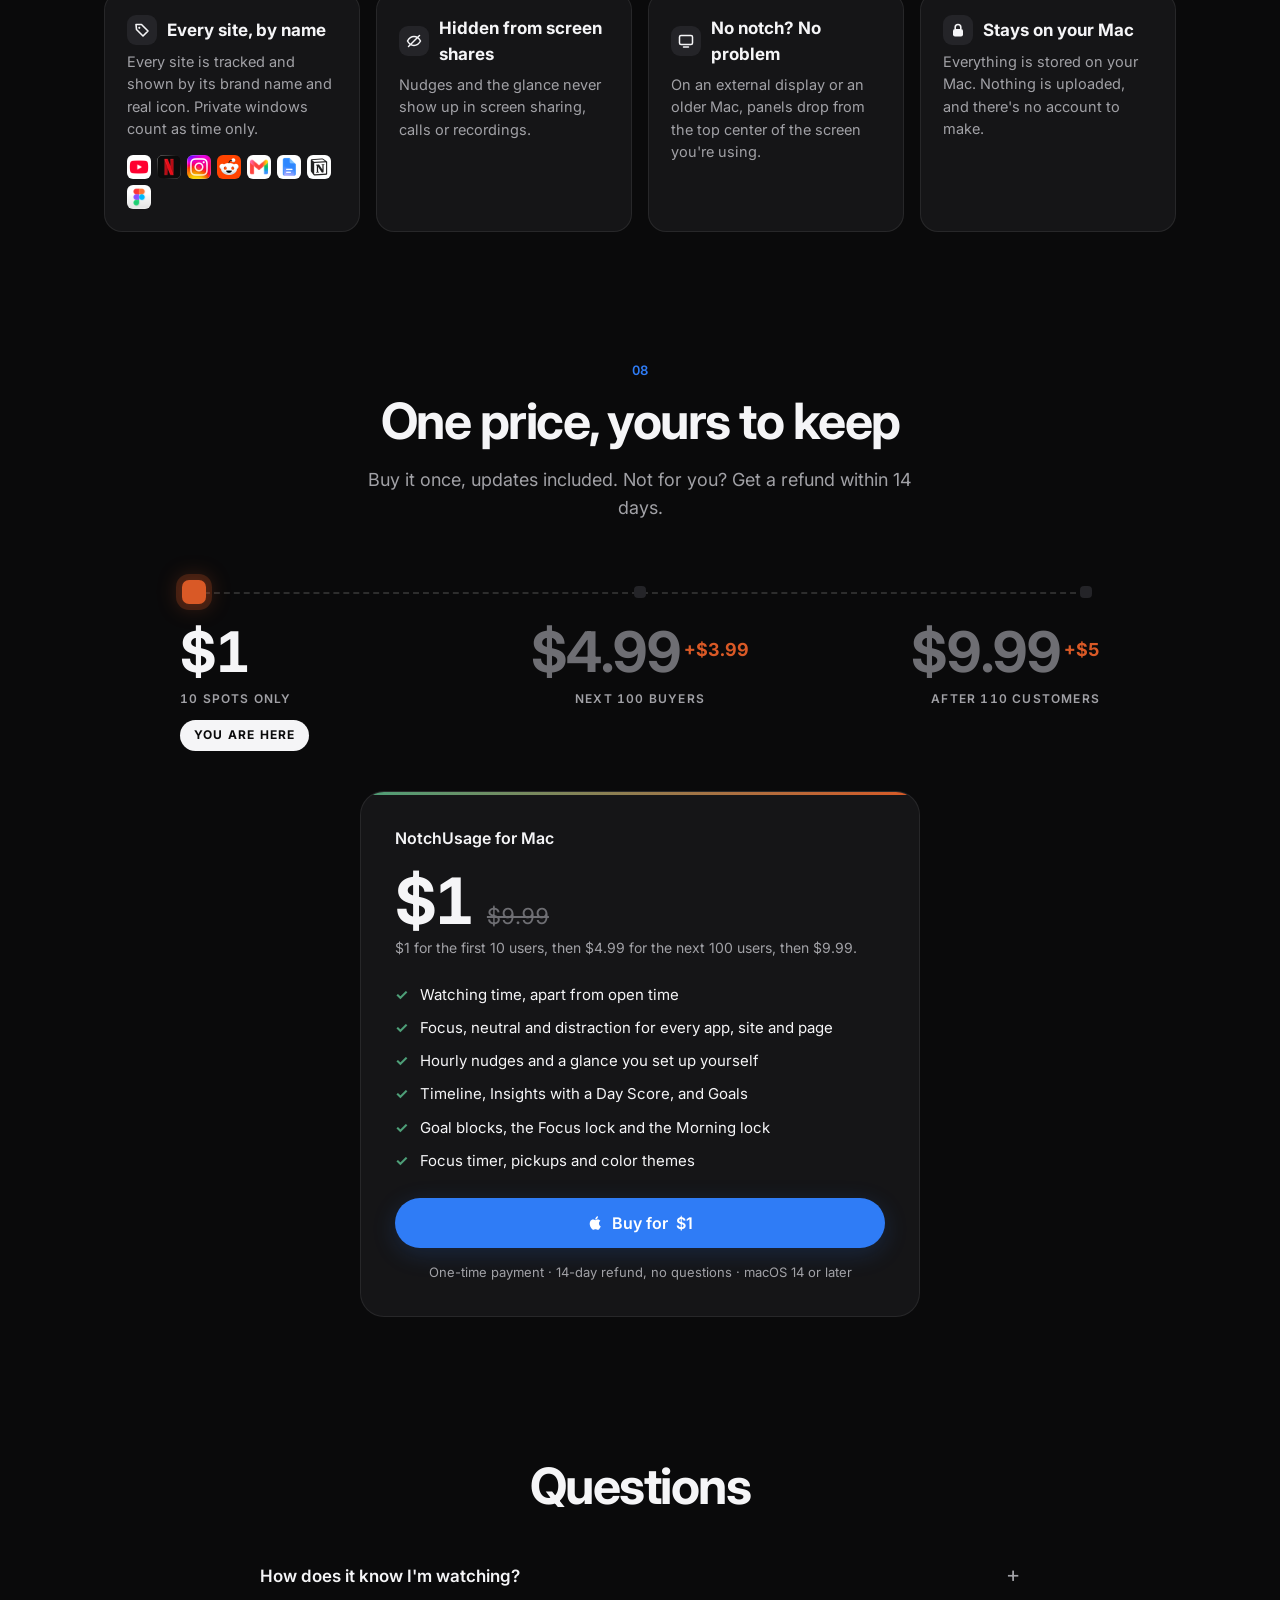
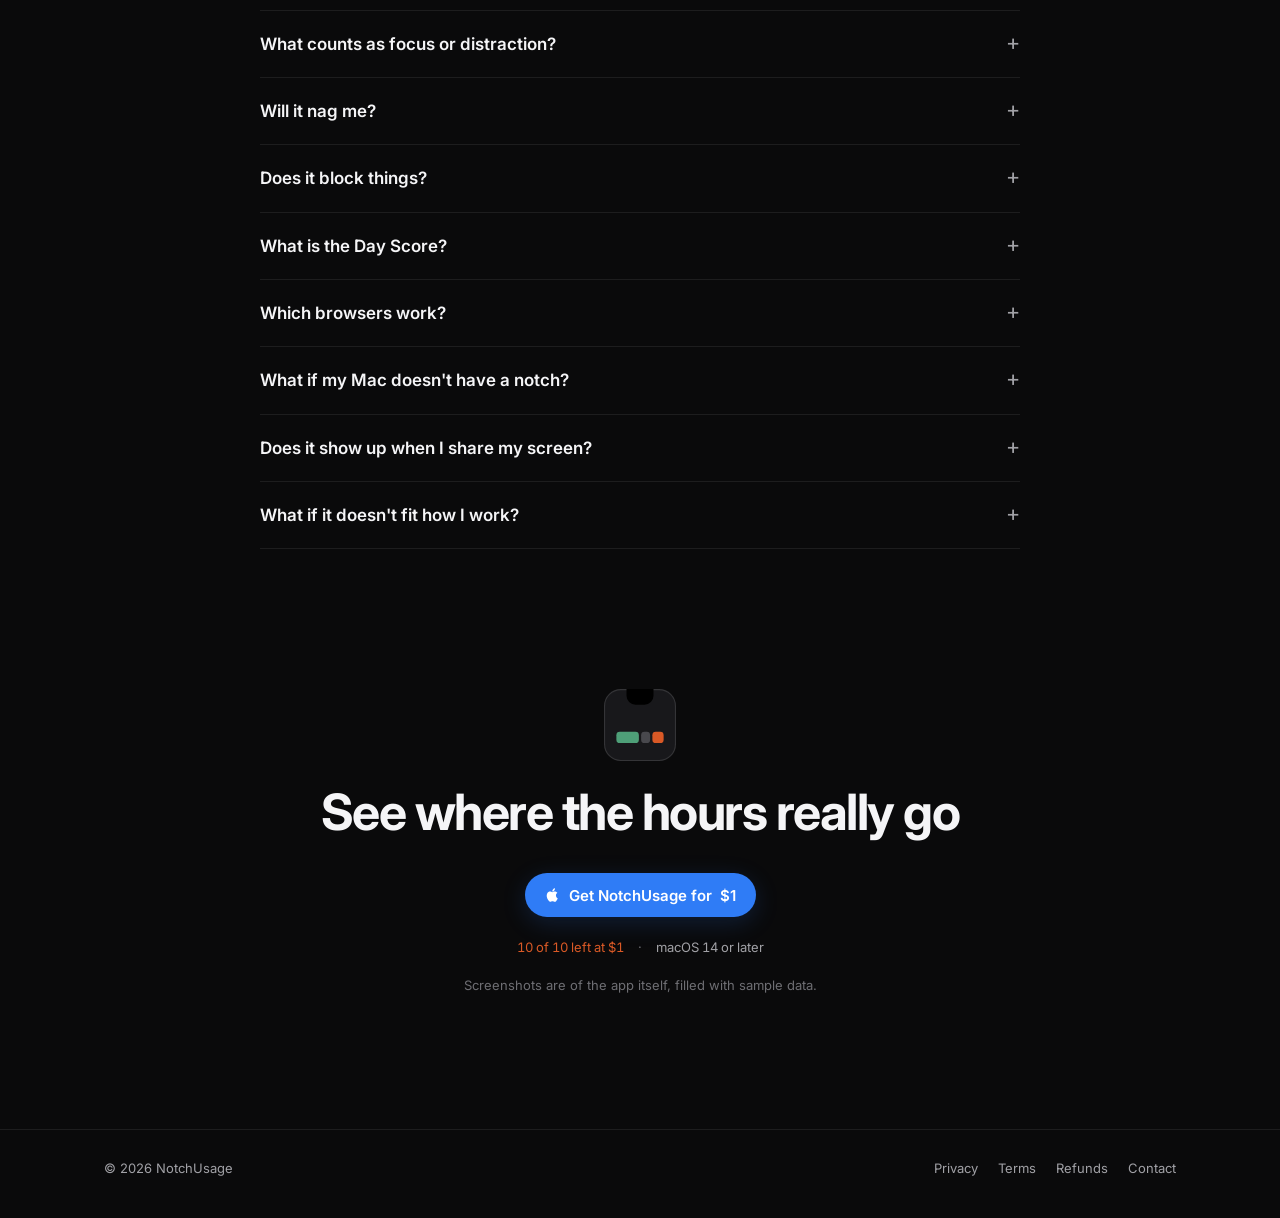
==== commit c85c535a: "Timeline in focus and distraction, notch picker, Also included shots Co-Authored-By: Claude Opus 5.5" ====
--- a/index.html
+++ b/index.html
@@ -138,16 +138,12 @@
 .prose { color: var(--muted); font-size: 18px; max-width: 560px; }
 .prose p { margin: 0 0 14px; }
 .prose b { color: var(--text); font-weight: 600; }
-.split { display: grid; grid-template-columns: 1fr 1.25fr; gap: 64px; align-items: center; }
-.split.rev { grid-template-columns: 1.25fr 1fr; }
-.split.rev > :first-child { order: 2; }
 .head { max-width: 720px; }
 .head .prose { max-width: 680px; }
 .wide { margin-top: 40px; }
 .card { background: var(--surface); border: 1px solid var(--border); border-radius: var(--radius); padding: 22px; }
 
 /* 01 nudges */
-.stack { display: flex; flex-direction: column; gap: 14px; }
 
 /* 02 glance */
 .glances { display: grid; grid-template-columns: repeat(2, 1fr); gap: 24px; margin-top: 48px; }
@@ -201,7 +197,9 @@
 .feat h4 .ic { width: 30px; height: 30px; border-radius: 9px; display: grid; place-items: center; background: var(--surface-3); flex: none; }
 .feat h4 .ic svg { width: 16px; height: 16px; color: var(--text); }
 .feat p { margin: 0; color: var(--muted); font-size: 14.5px; }
-.icon-row { display: flex; gap: 6px; margin-top: 14px; }
+.icon-row { display: flex; flex-wrap: wrap; gap: 6px; margin-top: 14px; }
+.fshot { aspect-ratio: 2 / 1; margin: -8px -8px 18px; border-radius: 10px; background: #000; overflow: hidden; display: grid; place-items: center; }
+.fshot img { max-width: 100%; max-height: 100%; object-fit: contain; }
 .icon-row img { width: 24px; height: 24px; border-radius: 6px; }
 
 /* pricing */
@@ -264,8 +262,6 @@
 
 @media (max-width: 960px) {
   .nav-links { display: none; }
-  .split, .split.rev { grid-template-columns: 1fr; gap: 36px; }
-  .split.rev > :first-child { order: 0; }
   .grid, .locks, .bento.b3 { grid-template-columns: 1fr 1fr; }
   .warn { grid-template-columns: 1fr; gap: 24px; }
 }
@@ -341,11 +337,11 @@
 
     <div class="demo rv" id="demo">
       <div class="shot stage" id="stage" aria-live="polite">
-        <img class="on" data-frame="day" src="assets/shots/day.jpg" width="1623" height="1000" alt="The NotchUsage panel grown out of the notch, showing a day: 6h 3m of screen time, a timeline strip colored focus and distraction, and the top apps and sites.">
-        <img data-frame="week" src="assets/shots/week.jpg" width="1623" height="1000" alt="The week view: 4h 55m a day, seven day lanes colored by focus and distraction, and parts of the day.">
+        <img class="on" data-frame="day" src="assets/shots/day.jpg" width="1623" height="1000" alt="The NotchUsage panel grown out of the notch, showing a day: 6h 9m of screen time, a timeline strip colored focus and distraction, and the top apps and sites.">
+        <img data-frame="week" src="assets/shots/week.jpg" width="1623" height="1000" alt="The week view: 5h 22m a day, seven day lanes colored by focus and distraction, and parts of the day.">
         <img data-frame="month" src="assets/shots/month.jpg" width="1623" height="1000" alt="The month view: a grid with a square per day since tracking began.">
-        <img data-frame="insights" src="assets/shots/insights.jpg" width="1623" height="1000" alt="The Insights page: focus and distraction a day, a Day Score of 72, and five patterns.">
-        <img data-frame="goals" src="assets/shots/goals.jpg" width="1623" height="1000" alt="The Goals page: 2h 15m today against a 7h screen time goal, a week of stacked bars, and goal tiles.">
+        <img data-frame="insights" src="assets/shots/insights.jpg" width="1623" height="1000" alt="The Insights page: focus and distraction a day, a Day Score of 74, and five patterns.">
+        <img data-frame="goals" src="assets/shots/goals.jpg" width="1623" height="1000" alt="The Goals page: 1h 27m today against a 7h screen time goal, a week of stacked bars, and goal tiles.">
         <img data-frame="addgoal" src="assets/shots/addgoal.jpg" width="1623" height="1000" alt="Adding a goal: apps and sites in three buckets, Focus, Neutral and Distraction, then locks and limits.">
         <img data-frame="editgoal" src="assets/shots/editgoal.jpg" width="1623" height="1000" alt="A YouTube goal of 1 hour a day, warning at 45 minutes and blocking at 1 hour, beside the last 7 days.">
         <svg class="cursor gone" id="cursor" viewBox="0 0 22 22" aria-hidden="true"><path d="M3 2l15 9.2-6.7 1.3 3.9 6.9-2.6 1.4-3.9-6.9L3 18.6z" fill="#fff" stroke="#000" stroke-width="1.2" stroke-linejoin="round"/></svg>
@@ -376,75 +372,59 @@
         </div>
       </div>
       <div class="glances">
-        <figure class="rv"><div class="shot sm"><img src="assets/shots/glance-focus.jpg" width="780" height="260" alt="Glance with a focus session running: 24:59 left, and a ring at 2h 15m toward today's screen time goal." loading="lazy"></div><figcaption><h4>Focus timer</h4><p>Start a focus from the notch and watch it count down, beside a ring that fills toward today's screen time goal.</p></figcaption></figure>
-        <figure class="rv"><div class="shot sm"><img src="assets/shots/glance-current.jpg" width="780" height="260" alt="Glance: YouTube at 42m today on the left, 1h 7m of distraction on the right." loading="lazy"></div><figcaption><h4>Current app today</h4><p>The app or site you're on right now, and how long it's had you today.</p></figcaption></figure>
-      </div>
-    </div>
-  </section>
-
-  <!-- ============ 02 NUDGE ============ -->
-  <section id="nudge">
-    <div class="wrap split">
-      <div class="rv">
+        <figure class="rv"><div class="shot sm"><img src="assets/shots/glance-focus.jpg" width="780" height="260" alt="Glance with a focus session running: 24:58 left, and a ring at 1h 27m toward today's screen time goal." loading="lazy"></div><figcaption><h4>Focus timer</h4><p>Start a focus from the notch and watch it count down, beside a ring that fills toward today's screen time goal.</p></figcaption></figure>
+        <figure class="rv"><div class="shot sm"><img src="assets/shots/glance-current.jpg" width="780" height="260" alt="Glance: Messages at 15m today on the left, 1h 12m of distraction on the right." loading="lazy"></div><figcaption><h4>Current app today</h4><p>The app or site you're on right now, and how long it's had you today.</p></figcaption></figure>
+      </div>
+      <div class="warn" id="nudge">
+        <div class="rv">
+          <h3>A nudge while it's still happening</h3>
+          <div class="prose"><p>At every full hour on a site, a small panel grows out of the notch and folds back in after 7 seconds. It counts only what you actually watch, so a paused video or a background tab never adds up.</p></div>
+        </div>
+        <div class="shot sm rv"><img src="assets/shots/nudge-youtube.jpg" width="763" height="181" alt="A nudge under the notch: 1 hour of YouTube today." loading="lazy"></div>
+      </div>
+    </div>
+  </section>
+
+  <!-- ============ 02 TIMELINE ============ -->
+  <section id="timeline">
+    <div class="wrap">
+      <div class="head rv">
         <div class="kicker">02</div>
-        <h2>A nudge from the notch, while it's still happening</h2>
+        <h2>Timeline: see where the day went</h2>
         <div class="prose">
-          <p>At every full hour on a site, a small panel grows out of the notch and folds back in after 7 seconds. It counts only what you actually watch, so a paused video or a background tab never adds up.</p>
-        </div>
-      </div>
-      <div class="stack rv">
-        <div class="shot sm"><img src="assets/shots/nudge-youtube.jpg" width="763" height="181" alt="A nudge under the notch: 1 hour of YouTube today." loading="lazy"></div>
-        <div class="shot sm"><img src="assets/shots/nudge-netflix.jpg" width="763" height="181" alt="A nudge under the notch: 2 hours of Netflix today." loading="lazy"></div>
-      </div>
-    </div>
-  </section>
-
-  <!-- ============ 03 MORE WAYS ============ -->
-  <section id="more-ways">
-    <div class="wrap">
-      <div class="center rv">
-        <div class="kicker">03</div>
-        <h2>Shape it around your day</h2>
-        <div class="prose" style="max-width:600px"><p>Sort your apps, lock what pulls you away, and make the notch and the colors your own.</p></div>
-      </div>
-      <div class="bento b2">
-        <figure class="bcard rv"><div class="bimg"><img src="assets/shots/card-categories.jpg" width="1000" height="616" alt="The day colored by category: Work 2h 36m, Entertainment 1h 7m, Create 47m, Talk 37m, Social 32m, Learn 24m." loading="lazy"></div><figcaption><svg class="bic"><use href="#i-tag"/></svg><h4>Time by kind</h4><p>Color the day by Work, Create, Learn, Talk, Entertainment and Social to see what kind of day it was.</p></figcaption></figure>
-        <figure class="bcard rv"><div class="bimg"><img src="assets/shots/card-buckets.jpg" width="1000" height="616" alt="Apps and sites in three buckets, Focus, Neutral and Distraction, with locks and limits below." loading="lazy"></div><figcaption><svg class="bic"><use href="#i-hand"/></svg><h4>Sort apps into buckets</h4><p>Focus, Neutral and Distraction side by side. Drag an app across to change its side, or click it to set a limit.</p></figcaption></figure>
+          <p>Every minute is <b>focus</b>, <b>neutral</b> or <b>distraction</b>. See the day as one strip, the week a lane per day, and the month a square for every day since you started.</p>
+        </div>
       </div>
       <div class="bento b3">
-        <figure class="bcard rv"><div class="bimg"><img src="assets/shots/card-focus-lock.jpg" width="1000" height="616" alt="A notch message: YouTube is paused until your Focus session ends." loading="lazy"></div><figcaption><svg class="bic"><use href="#i-timer"/></svg><h4>Focus lock</h4><p>Distractions stay paused while a focus runs, and open again the moment a break starts.</p></figcaption></figure>
-        <figure class="bcard rv"><div class="bimg"><img src="assets/shots/card-morning-lock.jpg" width="1000" height="616" alt="A notch message: YouTube is paused until 9:42 AM, the start of your day." loading="lazy"></div><figcaption><svg class="bic"><use href="#i-moon"/></svg><h4>Morning lock</h4><p>Keep the first hour of your day clear of distractions, from whenever your day begins.</p></figcaption></figure>
-        <figure class="bcard rv"><div class="bimg"><img src="assets/shots/card-colors.jpg" width="1000" height="616" alt="The Colors settings page: a preview strip, the Vivid, Calm, Ocean, Berry and Custom themes, and the date formats." loading="lazy"></div><figcaption><svg class="bic"><use href="#i-palette"/></svg><h4>Your colors</h4><p>Pick Vivid, Calm, Ocean or Berry, or set your own. Every chart re-colors at once.</p></figcaption></figure>
-      </div>
-      <div class="bento b2">
-        <figure class="bcard rv"><div class="bimg"><img src="assets/shots/card-notch.jpg" width="1000" height="616" alt="Notch customization settings: a live preview of the notch bar, its display style, and how the glance opens." loading="lazy"></div><figcaption><svg class="bic"><use href="#i-display"/></svg><h4>Make the notch yours</h4><p>Choose what each side of the notch shows and how the glance opens, with a live preview.</p></figcaption></figure>
-        <figure class="bcard rv"><div class="bimg"><img src="assets/shots/card-week.jpg" width="1000" height="616" alt="The week colored by category, with a lane per day and mornings, afternoons and evenings below." loading="lazy"></div><figcaption><svg class="bic"><use href="#i-cal"/></svg><h4>Your week, hour by hour</h4><p>A lane per day and the parts of the day, so a habit is hard to miss.</p></figcaption></figure>
-      </div>
-    </div>
-  </section>
-
-  <!-- ============ 04 INSIGHTS ============ -->
+        <figure class="bcard rv"><div class="bimg"><img src="assets/shots/card-day.jpg" width="1000" height="616" alt="A day: 6h 9m, its timeline strip in focus green and distraction orange, with white dots where nudges came, and the top apps and sites." loading="lazy"></div><figcaption><svg class="bic"><use href="#i-display"/></svg><h4>Your day as one strip</h4><p>Focus in green, distraction in orange, and a white dot wherever a nudge came.</p></figcaption></figure>
+        <figure class="bcard rv"><div class="bimg"><img src="assets/shots/card-week.jpg" width="1000" height="616" alt="The week: a lane per day in focus and distraction, then morning, afternoon, evening and night with their top apps." loading="lazy"></div><figcaption><svg class="bic"><use href="#i-cal"/></svg><h4>Your week, hour by hour</h4><p>A lane per day, and what mornings, afternoons, evenings and nights went to.</p></figcaption></figure>
+        <figure class="bcard rv"><div class="bimg"><img src="assets/shots/card-month.jpg" width="1000" height="616" alt="The month: a square for every day since tracking began, colored from focus to distraction." loading="lazy"></div><figcaption><svg class="bic"><use href="#i-tag"/></svg><h4>Every day since you started</h4><p>A square per day, so good weeks and bad ones stand out.</p></figcaption></figure>
+      </div>
+    </div>
+  </section>
+
+  <!-- ============ 03 INSIGHTS ============ -->
   <section id="insights">
     <div class="wrap">
       <div class="head rv">
-        <div class="kicker">04</div>
-        <h2>Insights that tell you something</h2>
+        <div class="kicker">03</div>
+        <h2>Insights: what your days have in common</h2>
         <div class="prose">
           <p>Focus and distraction for the last 7, 30 or 90 days, with patterns shown only when your data backs them. Plus one <b>Day Score</b> for yesterday, judged against your own usual day.</p>
         </div>
       </div>
       <div class="wide rv">
-        <div class="shot"><img src="assets/shots/insights.jpg" width="1623" height="1000" alt="The Insights page: 3h 34m focus and 1h 26m distraction a day, a Day Score of 72, and five patterns." loading="lazy"></div>
-      </div>
-    </div>
-  </section>
-
-  <!-- ============ 05 GOALS ============ -->
+        <div class="shot"><img src="assets/shots/insights.jpg" width="1623" height="1000" alt="The Insights page: 3h 1m focus and 2h 8m distraction a day, a Day Score of 74, and five patterns." loading="lazy"></div>
+      </div>
+    </div>
+  </section>
+
+  <!-- ============ 04 GOALS ============ -->
   <section id="goals">
     <div class="wrap">
       <div class="head rv">
-        <div class="kicker">05</div>
-        <h2>Goals that can say no for you</h2>
+        <div class="kicker">04</div>
+        <h2>Goals: limits that can say no for you</h2>
         <div class="prose">
           <p>Any limit can warn you from the notch, then block once it's reached. The app hides and the tab goes blank, but nothing is quit and no work is lost.</p>
         </div>
@@ -458,6 +438,26 @@
           <div class="prose"><p>The notch tells you how close you are, and how long until it blocks.</p></div>
         </div>
         <div class="shot sm rv"><img src="assets/shots/goal-warning.jpg" width="1003" height="300" alt="A goal warning under the notch: Distraction today, 1h 41m, 19 minutes until it blocks." loading="lazy"></div>
+      </div>
+      <div class="bento b2">
+        <figure class="bcard rv"><div class="bimg"><img src="assets/shots/card-focus-lock.jpg" width="1000" height="616" alt="A notch message: YouTube is paused until your Focus session ends." loading="lazy"></div><figcaption><svg class="bic"><use href="#i-timer"/></svg><h4>Focus lock</h4><p>Distractions stay paused while a focus runs, and open again the moment a break starts.</p></figcaption></figure>
+        <figure class="bcard rv"><div class="bimg"><img src="assets/shots/card-morning-lock.jpg" width="1000" height="616" alt="A notch message: YouTube is paused until 9:42 AM, the start of your day." loading="lazy"></div><figcaption><svg class="bic"><use href="#i-moon"/></svg><h4>Morning lock</h4><p>Keep the first hour of your day clear of distractions, from whenever your day begins.</p></figcaption></figure>
+      </div>
+    </div>
+  </section>
+
+  <!-- ============ 05 SETTINGS ============ -->
+  <section id="settings">
+    <div class="wrap">
+      <div class="head rv">
+        <div class="kicker">05</div>
+        <h2>Settings: make it yours</h2>
+        <div class="prose"><p>Sort your apps, choose what the notch shows, and pick the colors every chart uses.</p></div>
+      </div>
+      <div class="bento b3">
+        <figure class="bcard rv"><div class="bimg"><img src="assets/shots/card-buckets.jpg" width="1000" height="616" alt="Apps and sites in three buckets, Focus, Neutral and Distraction, with locks and limits below." loading="lazy"></div><figcaption><svg class="bic"><use href="#i-hand"/></svg><h4>Sort apps into buckets</h4><p>Focus, Neutral and Distraction side by side. Drag an app across to change its side, or click it to set a limit.</p></figcaption></figure>
+        <figure class="bcard rv"><div class="bimg"><img src="assets/shots/card-notch.jpg" width="1000" height="616" alt="Notch customization: the notch bar as it looks now, then a tile for every choice on the right side: Screen Time, goal ring, current app, focus, distraction, Day Score, pickups and more." loading="lazy"></div><figcaption><svg class="bic"><use href="#i-display"/></svg><h4>Make the notch yours</h4><p>Every choice for each side of the notch, drawn as it would look, beside a live preview.</p></figcaption></figure>
+        <figure class="bcard rv"><div class="bimg"><img src="assets/shots/card-colors.jpg" width="1000" height="616" alt="The Colors settings page: a preview strip, the Vivid, Calm, Ocean, Berry and Custom themes, and the date formats." loading="lazy"></div><figcaption><svg class="bic"><use href="#i-palette"/></svg><h4>Your colors</h4><p>Pick Vivid, Calm, Ocean or Berry, or set your own. Every chart re-colors at once.</p></figcaption></figure>
       </div>
     </div>
   </section>
@@ -511,16 +511,16 @@
         <h2>Also included</h2>
       </div>
       <div class="grid">
-        <div class="card feat rv"><h4><span class="ic"><svg><use href="#i-timer"/></svg></span>Focus timer</h4><p>25 minutes on, 5 off, a longer break every fourth round, all adjustable. The notch says what's next.</p></div>
-        <div class="card feat rv"><h4><span class="ic"><svg><use href="#i-hand"/></svg></span>Pickups</h4><p>Each unlock of your Mac counts, shown under the day's total, or as a daily average for a week or month.</p></div>
+        <div class="card feat rv"><div class="fshot"><img src="assets/shots/mini-focus.jpg" alt="Focus timer settings: 25 minutes of focus, 5 minute breaks, a 15 minute break every 4 focuses." loading="lazy"></div><h4><span class="ic"><svg><use href="#i-timer"/></svg></span>Focus timer</h4><p>25 minutes on, 5 off, a longer break every fourth round, all adjustable. The notch says what's next.</p></div>
+        <div class="card feat rv"><div class="fshot"><img src="assets/shots/mini-pickups.jpg" alt="The Pickups tile for the notch: 3 pickups today." loading="lazy"></div><h4><span class="ic"><svg><use href="#i-hand"/></svg></span>Pickups</h4><p>Each unlock of your Mac counts, shown under the day's total, or as a daily average for a week or month.</p></div>
+        <div class="card feat rv"><div class="fshot"><img src="assets/shots/mini-quiet.jpg" alt="Notification settings: nudges for distraction, YouTube, Twitch and X, the weekly recap, and quiet hours from 10 PM to 7 AM." loading="lazy"></div><h4><span class="ic"><svg><use href="#i-moon"/></svg></span>Quiet hours</h4><p>Pick the hours nudges rest, and turn them off site by site.</p></div>
+        <div class="card feat rv"><div class="fshot"><img src="assets/shots/mini-parts.jpg" alt="Morning, afternoon, evening and night for a week, each with its top apps and sites." loading="lazy"></div><h4><span class="ic"><svg><use href="#i-cal"/></svg></span>Parts of the day</h4><p>Week and month split into morning, afternoon, evening and night, each with its top apps and sites.</p></div>
         <div class="card feat rv">
           <h4><span class="ic"><svg><use href="#i-tag"/></svg></span>Every site, by name</h4><p>Every site is tracked and shown by its brand name and real icon. Private windows count as time only.</p>
           <div class="icon-row"><img src="assets/YouTubeIcon.png" alt="YouTube"><img src="assets/NetflixIcon.png" alt="Netflix"><img src="assets/InstagramIcon.png" alt="Instagram"><img src="assets/RedditIcon.png" alt="Reddit"><img src="assets/GmailIcon.png" alt="Gmail"><img src="assets/GoogleDocsIcon.png" alt="Google Docs"><img src="assets/NotionIcon.png" alt="Notion"><img src="assets/FigmaIcon.png" alt="Figma"></div>
         </div>
-                <div class="card feat rv"><h4><span class="ic"><svg><use href="#i-eye"/></svg></span>Hidden from screen shares</h4><p>Nudges and the glance never show up in screen sharing, calls or recordings.</p></div>
+        <div class="card feat rv"><h4><span class="ic"><svg><use href="#i-eye"/></svg></span>Hidden from screen shares</h4><p>Nudges and the glance never show up in screen sharing, calls or recordings.</p></div>
         <div class="card feat rv"><h4><span class="ic"><svg><use href="#i-display"/></svg></span>No notch? No problem</h4><p>On an external display or an older Mac, panels drop from the top center of the screen you're using.</p></div>
-        <div class="card feat rv"><h4><span class="ic"><svg><use href="#i-moon"/></svg></span>Quiet hours</h4><p>Pick the hours nudges rest, and turn them off site by site.</p></div>
-        <div class="card feat rv"><h4><span class="ic"><svg><use href="#i-cal"/></svg></span>Parts of the day</h4><p>Week and month split into morning, afternoon, evening and night, each with its top apps and sites.</p></div>
         <div class="card feat rv"><h4><span class="ic"><svg><use href="#i-lock"/></svg></span>Stays on your Mac</h4><p>Everything is stored on your Mac. Nothing is uploaded, and there's no account to make.</p></div>
       </div>
     </div>
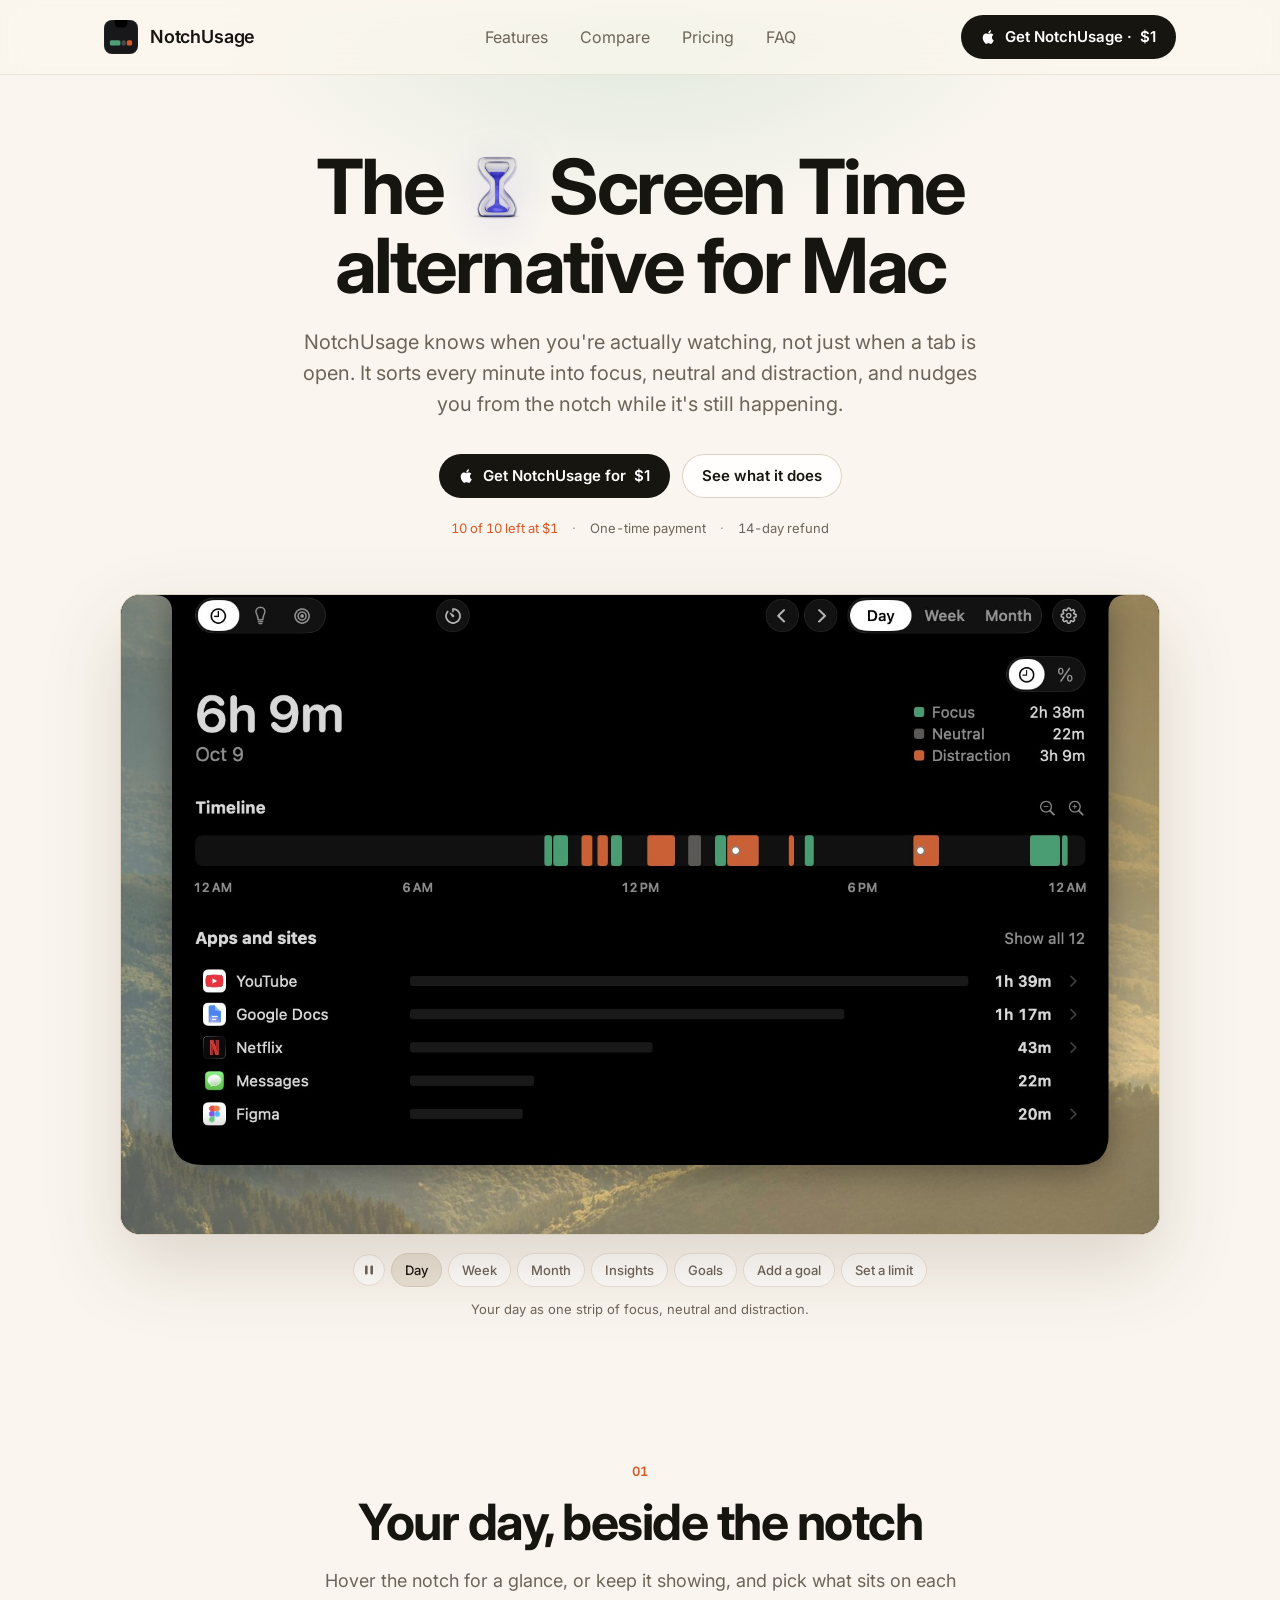
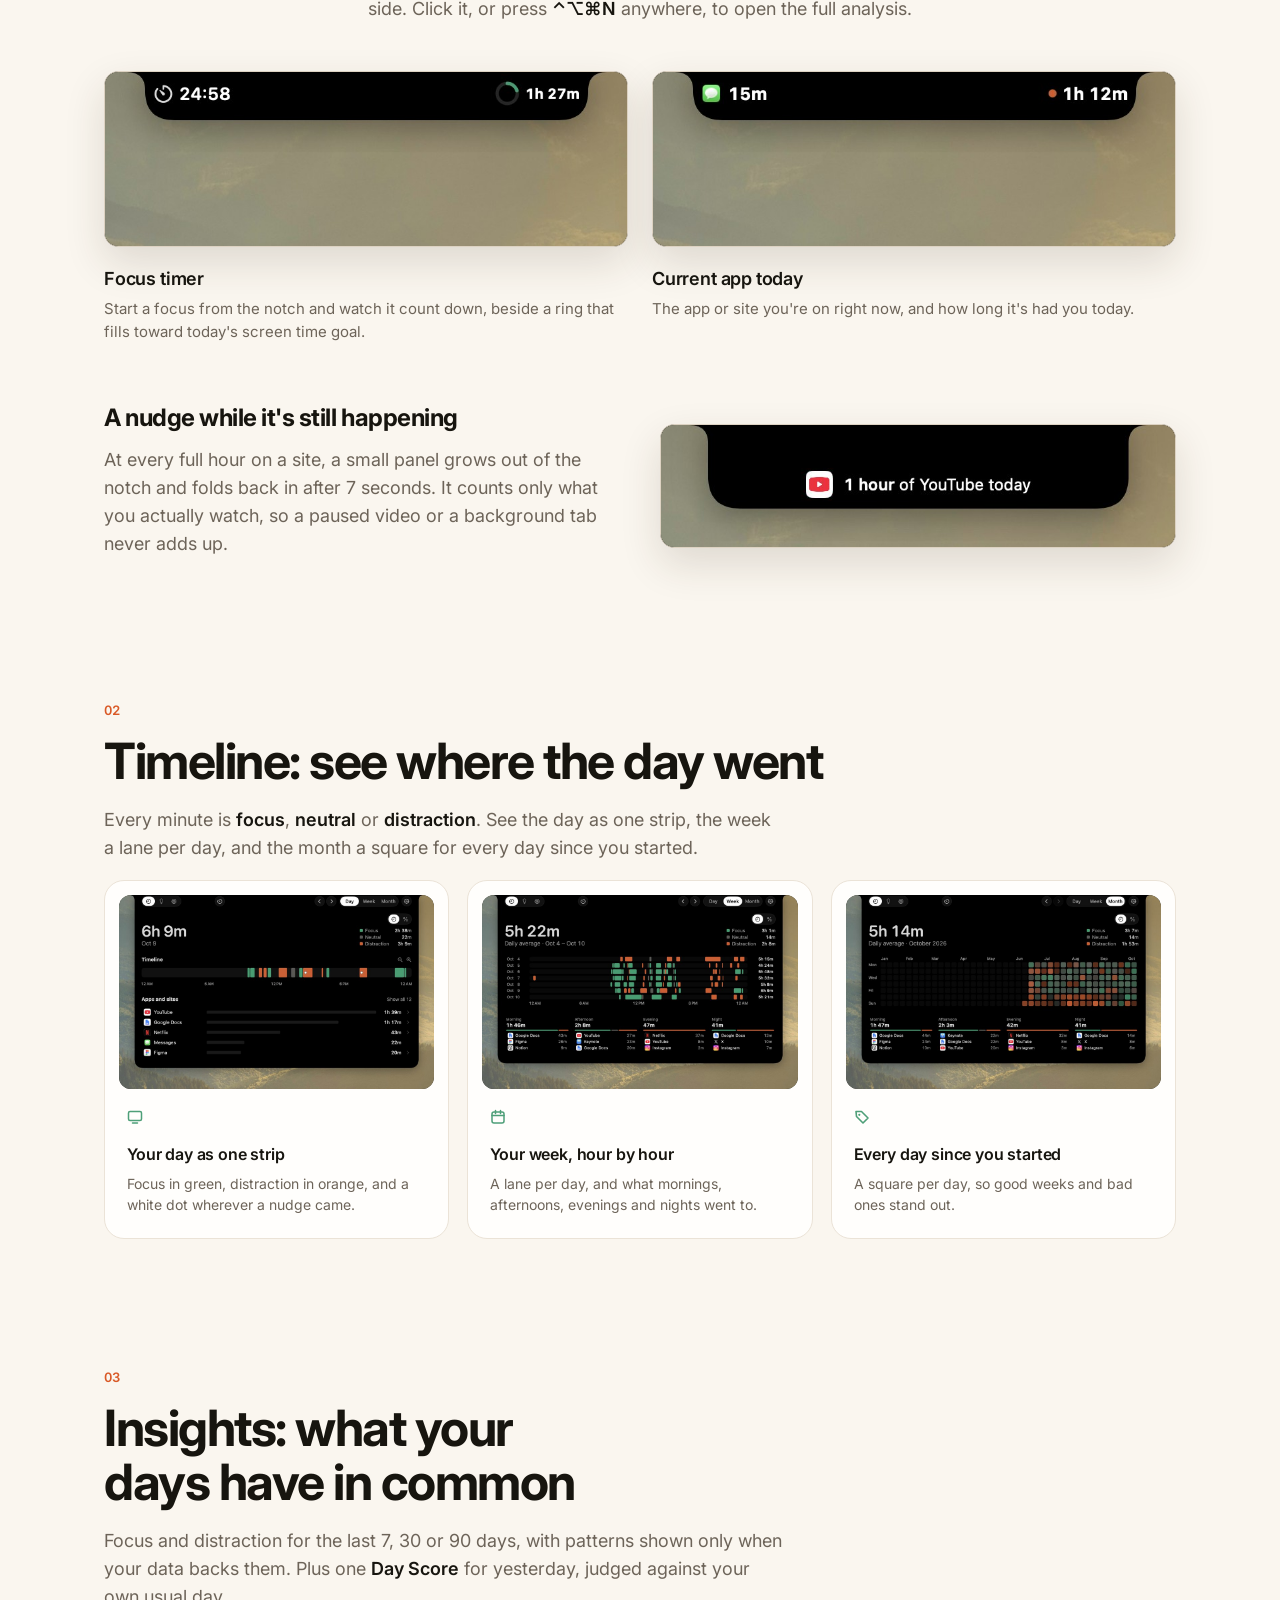
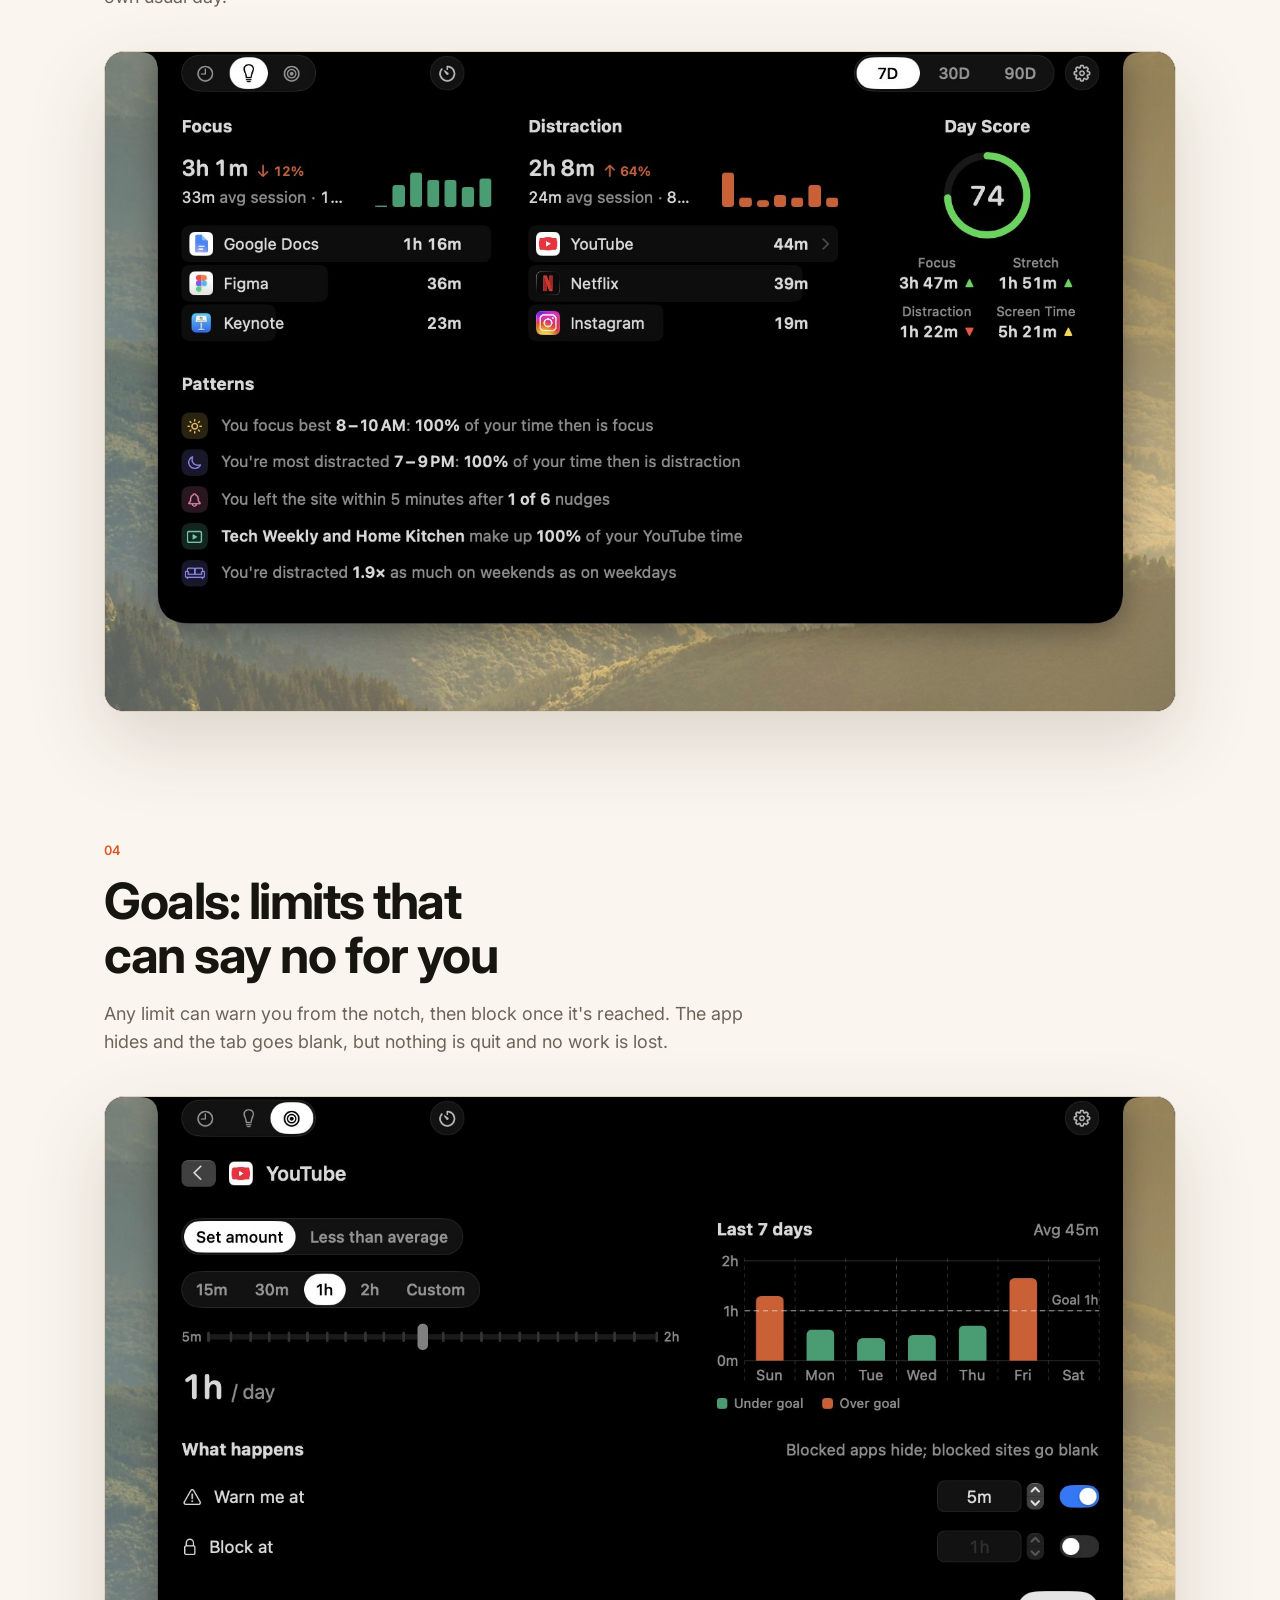
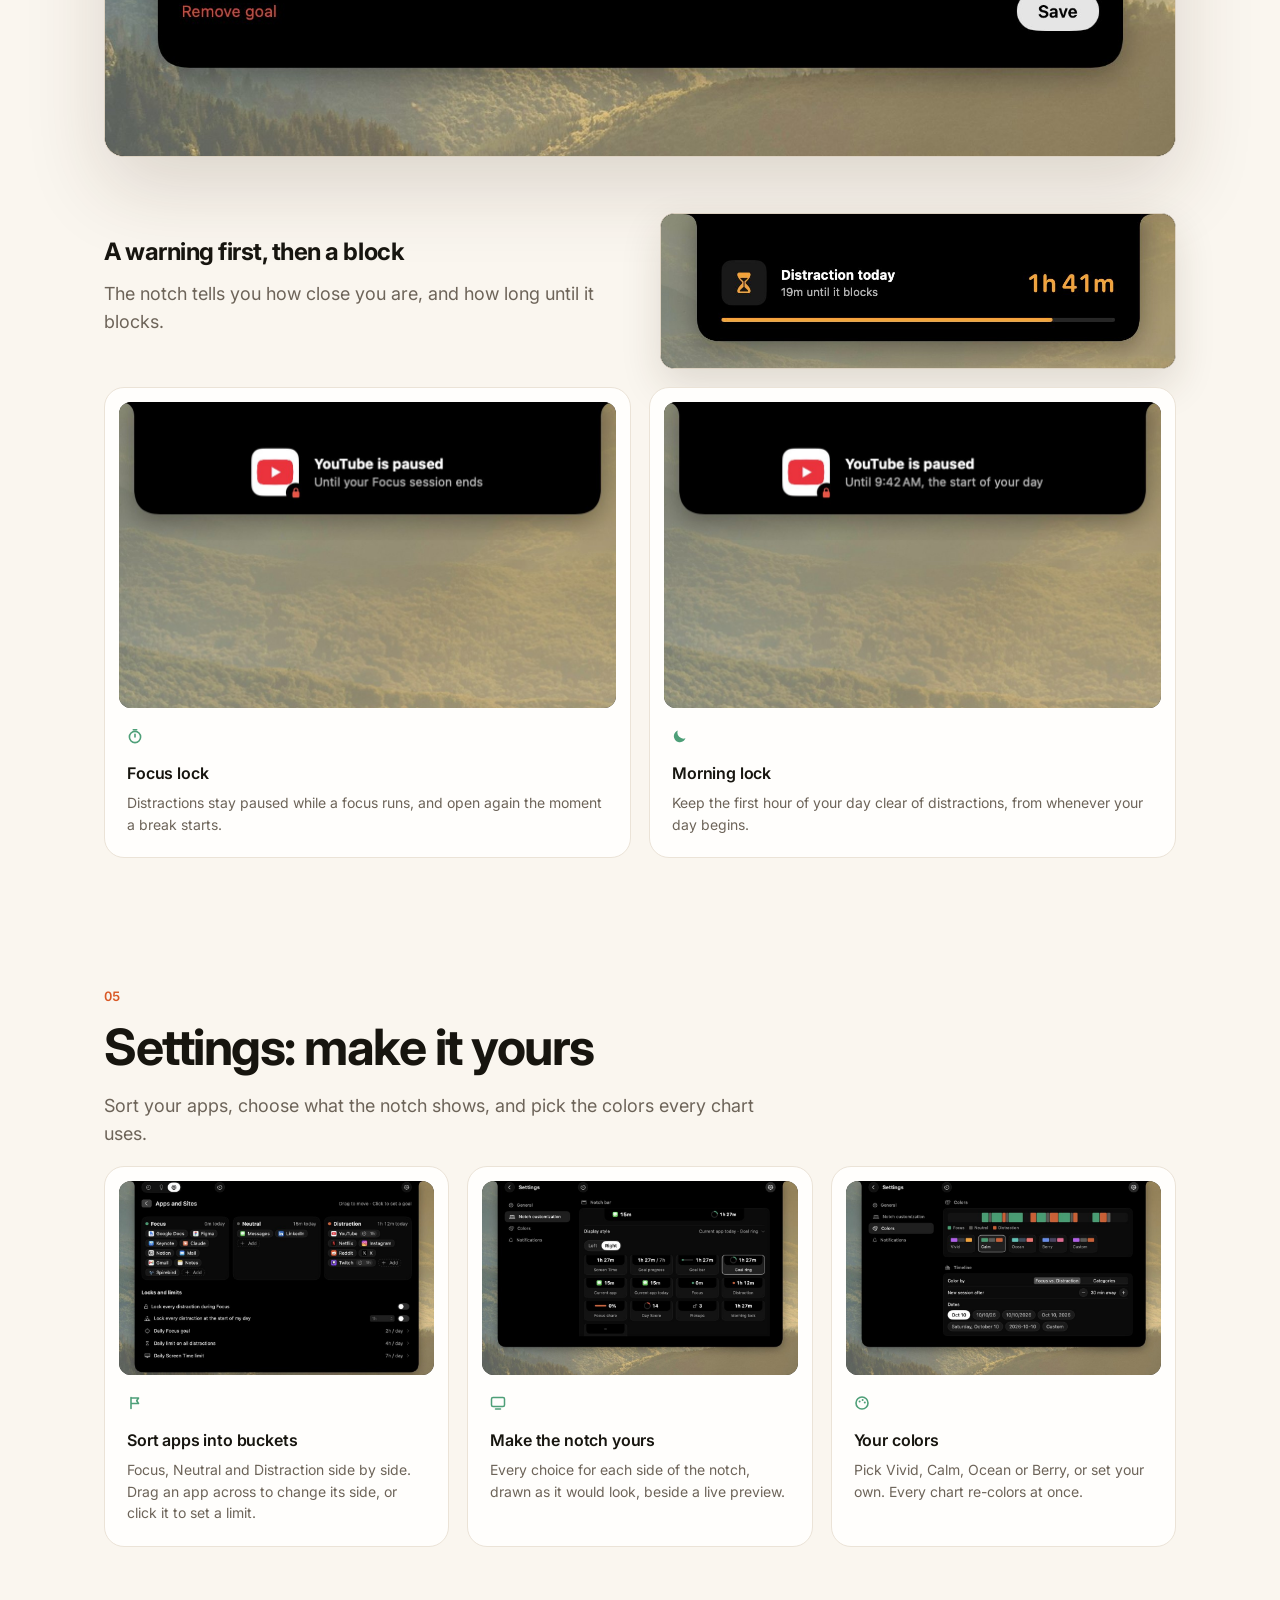
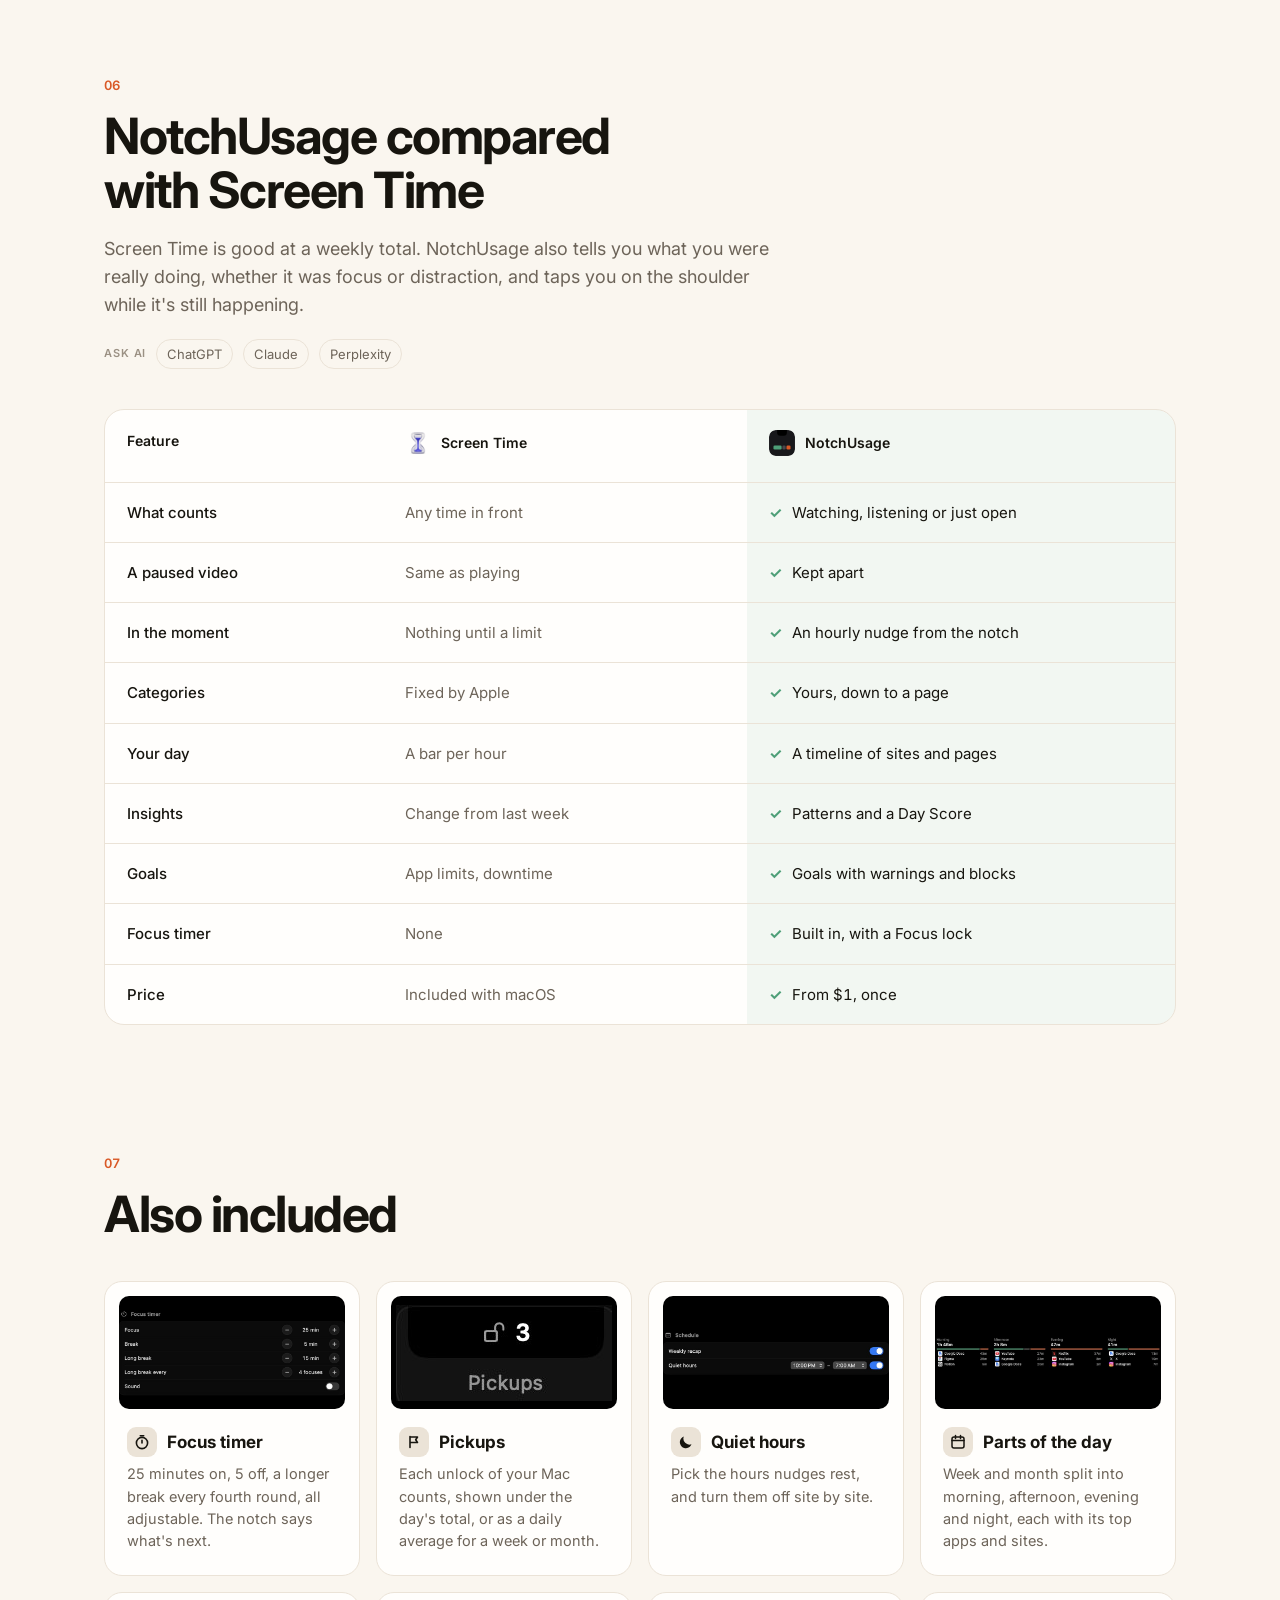
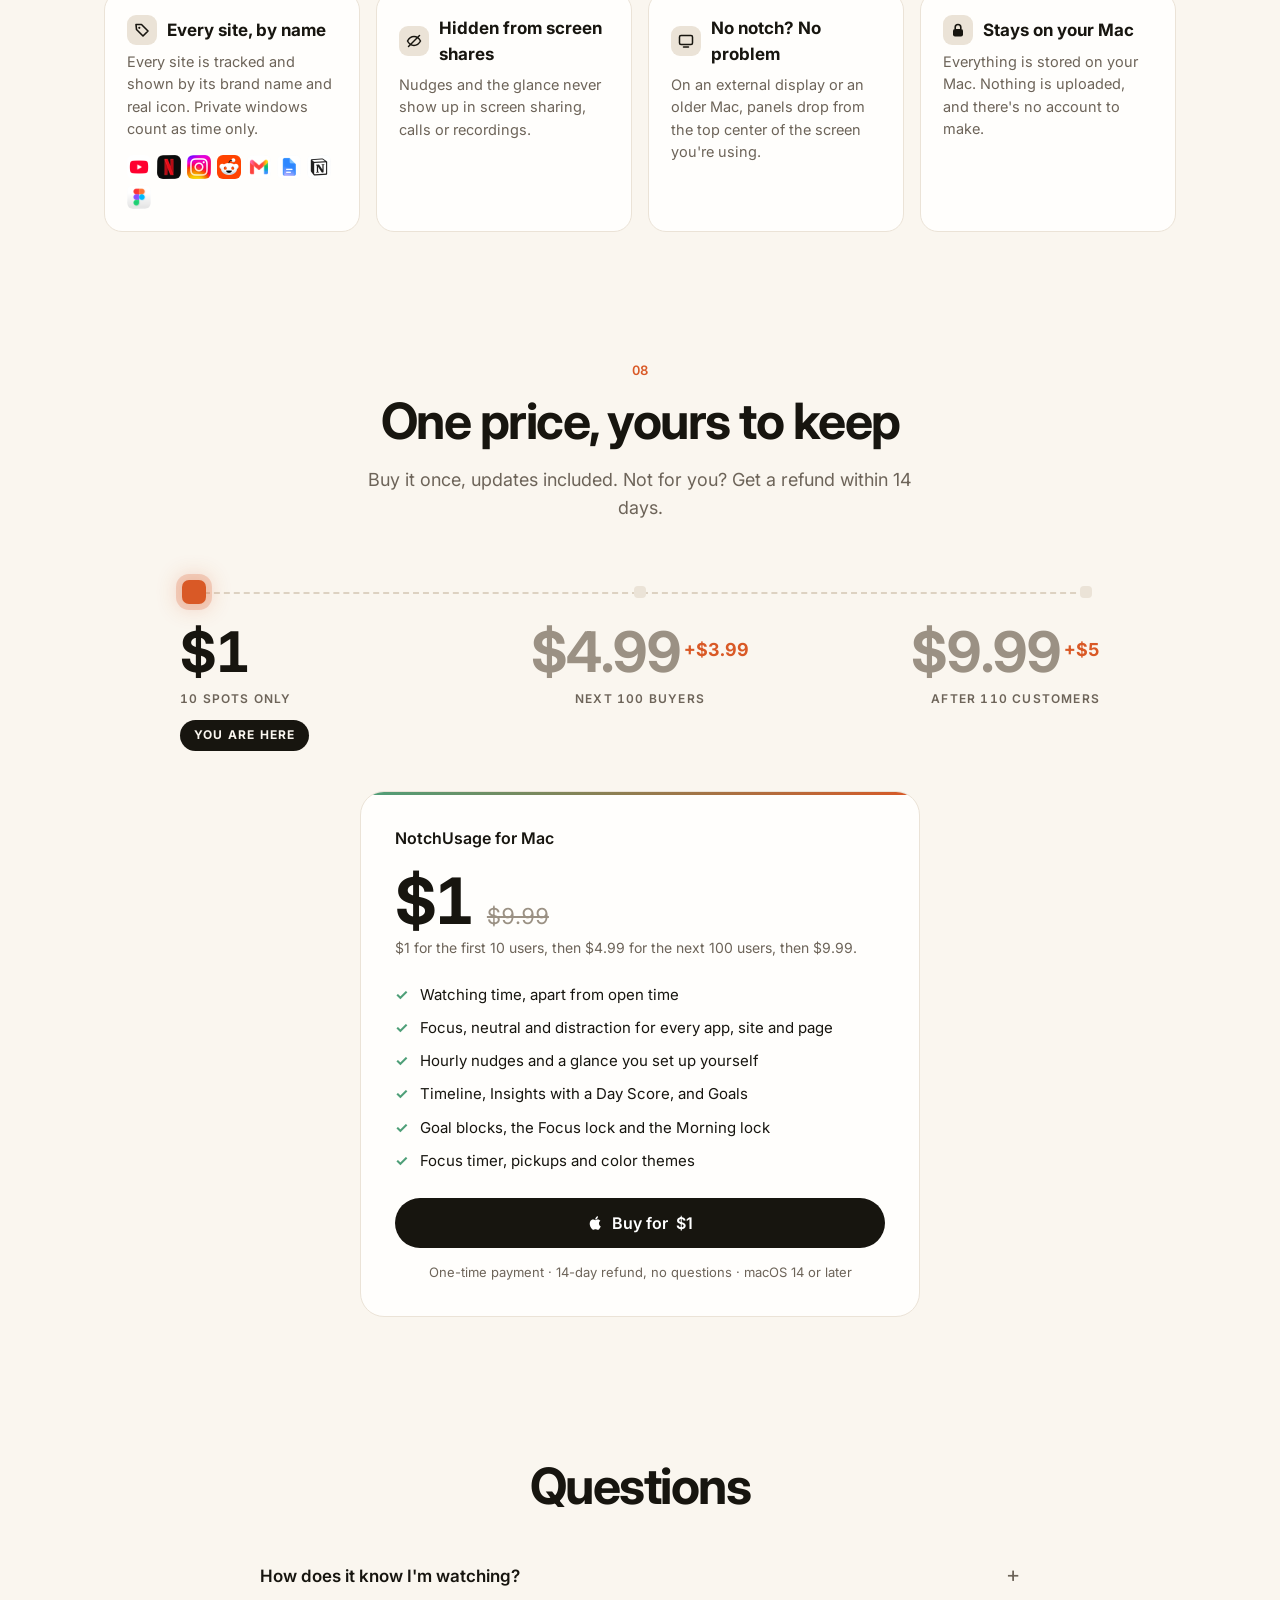
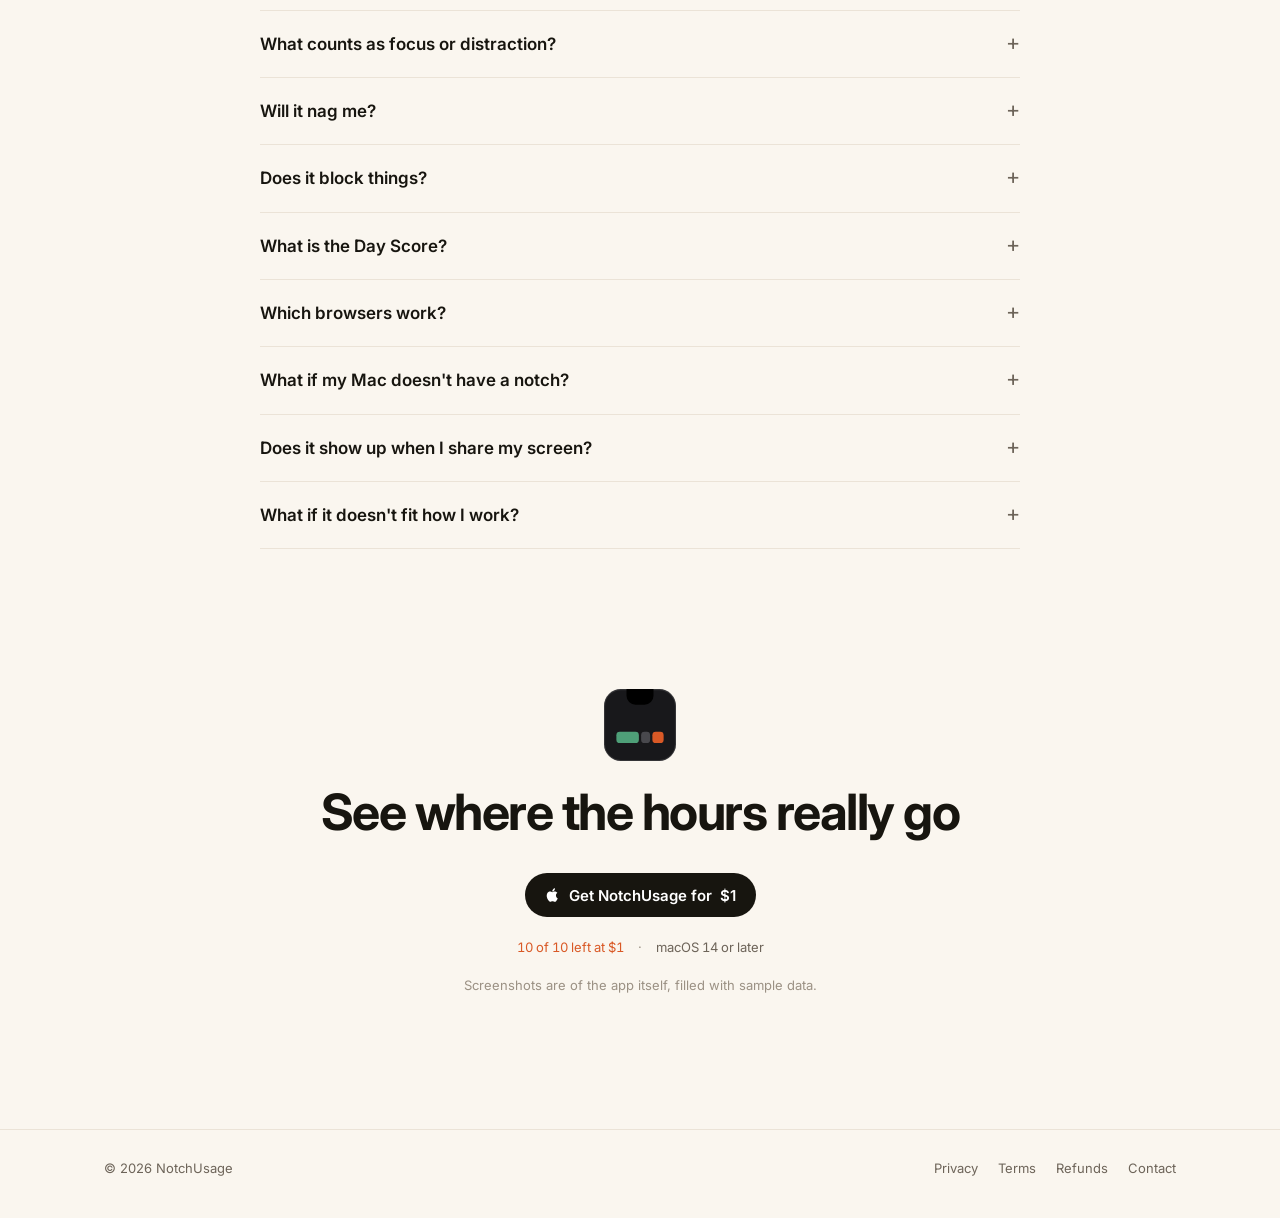
==== commit 90b04f70: "Light theme, warm paper background and black buttons Co-Authored-By: Claude Opus 5.5 <noreply@anthro" ====
--- a/index.html
+++ b/index.html
@@ -11,19 +11,19 @@
 <link href="https://fonts.googleapis.com/css2?family=Inter:wght@400;500;600;700&display=swap" rel="stylesheet">
 <style>
 :root {
-  --bg: #0A0A0B;
-  --bg-2: #111113;
-  --surface: #151517;
-  --surface-2: #1C1C1F;
-  --surface-3: #242428;
-  --border: rgba(255,255,255,.08);
-  --border-2: rgba(255,255,255,.14);
-  --text: #F5F5F7;
-  --muted: #A1A1A6;
-  --faint: #6E6E73;
-  --accent: #2F7CF6;
-  --accent-hover: #4A8DF8;
-  --glow: rgba(47,124,246,.18);
+  /* warm paper, so the app's dark panels stand out */
+  --bg: #FAF6EF;
+  --bg-2: #F3ECE1;
+  --surface: #FFFEFC;
+  --surface-2: #F3ECE1;
+  --surface-3: #EBE3D7;
+  --border: #EBE3D7;
+  --border-2: #DDD2C2;
+  --text: #17150F;
+  --muted: #6D6459;
+  --faint: #9B9184;
+  --accent: #17150F;
+  --accent-hover: #2E2A22;
 
   /* category colors, as the app's Calm theme draws them */
   --c-focus: #4E9F78;
@@ -32,7 +32,7 @@
 
   --radius: 18px;
   --font: "Inter", -apple-system, BlinkMacSystemFont, "SF Pro Text", system-ui, sans-serif;
-  color-scheme: dark;
+  color-scheme: light;
 }
 
 * { box-sizing: border-box; }
@@ -68,10 +68,10 @@
   transition: background .15s, transform .15s;
 }
 .btn:active { transform: scale(.98); }
-.btn-primary { background: var(--accent); color: #fff; box-shadow: 0 6px 24px var(--glow); }
+.btn-primary { background: var(--accent); color: #fff; }
 .btn-primary:hover { background: var(--accent-hover); }
-.btn-ghost { background: var(--surface-2); color: var(--text); }
-.btn-ghost:hover { background: var(--surface-3); }
+.btn-ghost { background: var(--surface); color: var(--text); box-shadow: inset 0 0 0 1px var(--border-2); }
+.btn-ghost:hover { background: var(--surface-2); }
 .btn-sm { height: 36px; padding: 0 16px; font-size: 14px; }
 .btn svg { width: 16px; height: 16px; }
 
@@ -98,10 +98,10 @@
 /* ---------- screenshots ---------- */
 .shot {
   border-radius: 20px; overflow: hidden; border: 1px solid var(--border-2); background: #1b1d18;
-  box-shadow: 0 40px 120px rgba(0,0,0,.5);
+  box-shadow: 0 30px 80px rgba(60,40,20,.16);
 }
 .shot img { width: 100%; }
-.shot.sm { border-radius: 14px; box-shadow: 0 20px 60px rgba(0,0,0,.4); }
+.shot.sm { border-radius: 14px; box-shadow: 0 16px 40px rgba(60,40,20,.14); }
 .cap { font-size: 13px; color: var(--muted); margin-top: 12px; }
 .cap b { color: var(--text); font-weight: 600; }
 
@@ -133,7 +133,7 @@
 
 /* ---------- sections ---------- */
 section { padding: 128px 0 0; }
-.kicker { font-size: 13px; font-weight: 600; color: var(--accent); font-variant-numeric: tabular-nums; letter-spacing: .02em; }
+.kicker { font-size: 13px; font-weight: 600; color: var(--c-dist); font-variant-numeric: tabular-nums; letter-spacing: .02em; }
 h2 { font-size: clamp(32px, 4.4vw, 50px); line-height: 1.08; letter-spacing: -.03em; font-weight: 700; margin: 14px 0 18px; text-wrap: balance; }
 .prose { color: var(--muted); font-size: 18px; max-width: 560px; }
 .prose p { margin: 0 0 14px; }
@@ -189,7 +189,7 @@
 .cmp td:nth-child(2) { color: var(--muted); width: 34%; }
 .cmp td:nth-child(3) { color: var(--text); }
 .cmp td:nth-child(3)::before { content: "✓"; color: var(--c-focus); font-weight: 700; margin-right: 10px; }
-.cmp th:nth-child(3), .cmp td:nth-child(3) { background: color-mix(in srgb, var(--accent) 5%, transparent); }
+.cmp th:nth-child(3), .cmp td:nth-child(3) { background: color-mix(in srgb, var(--c-focus) 7%, transparent); }
 
 /* 08 also included */
 .grid { display: grid; grid-template-columns: repeat(4, 1fr); gap: 16px; margin-top: 40px; }
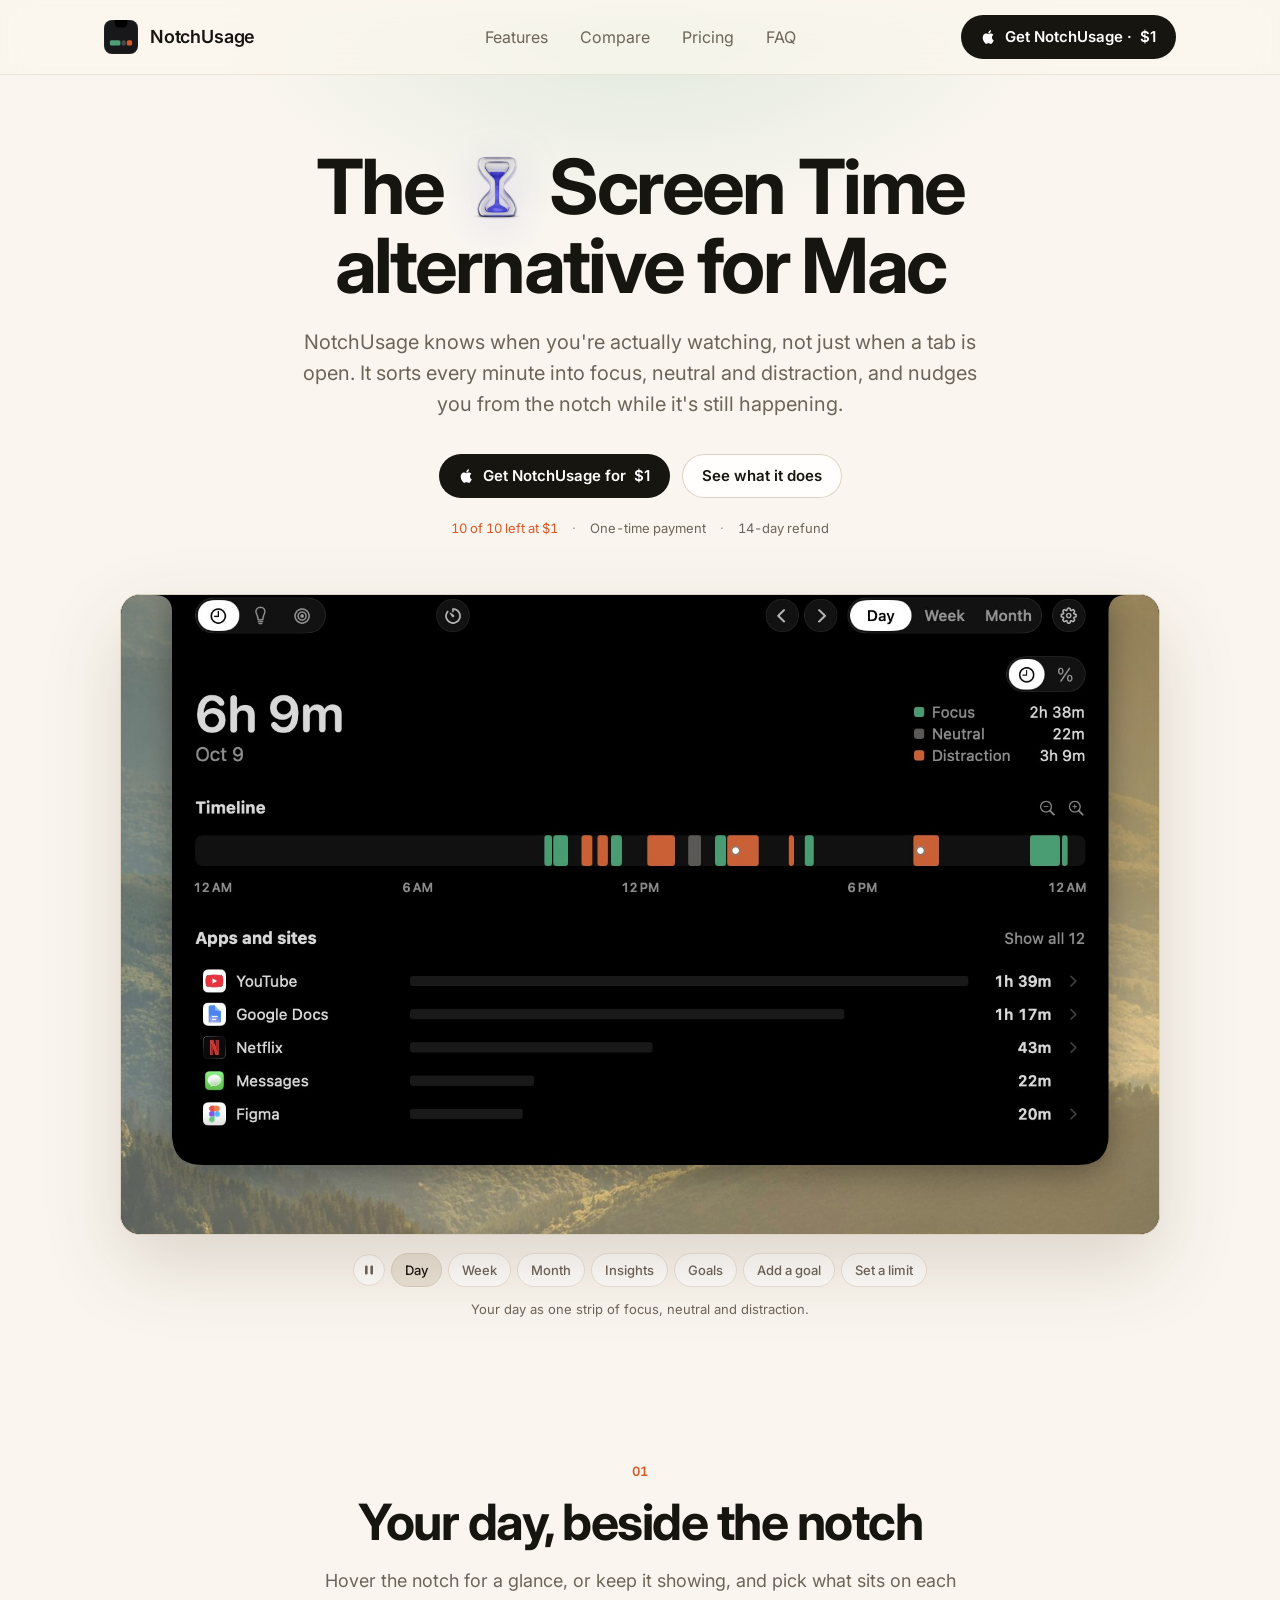
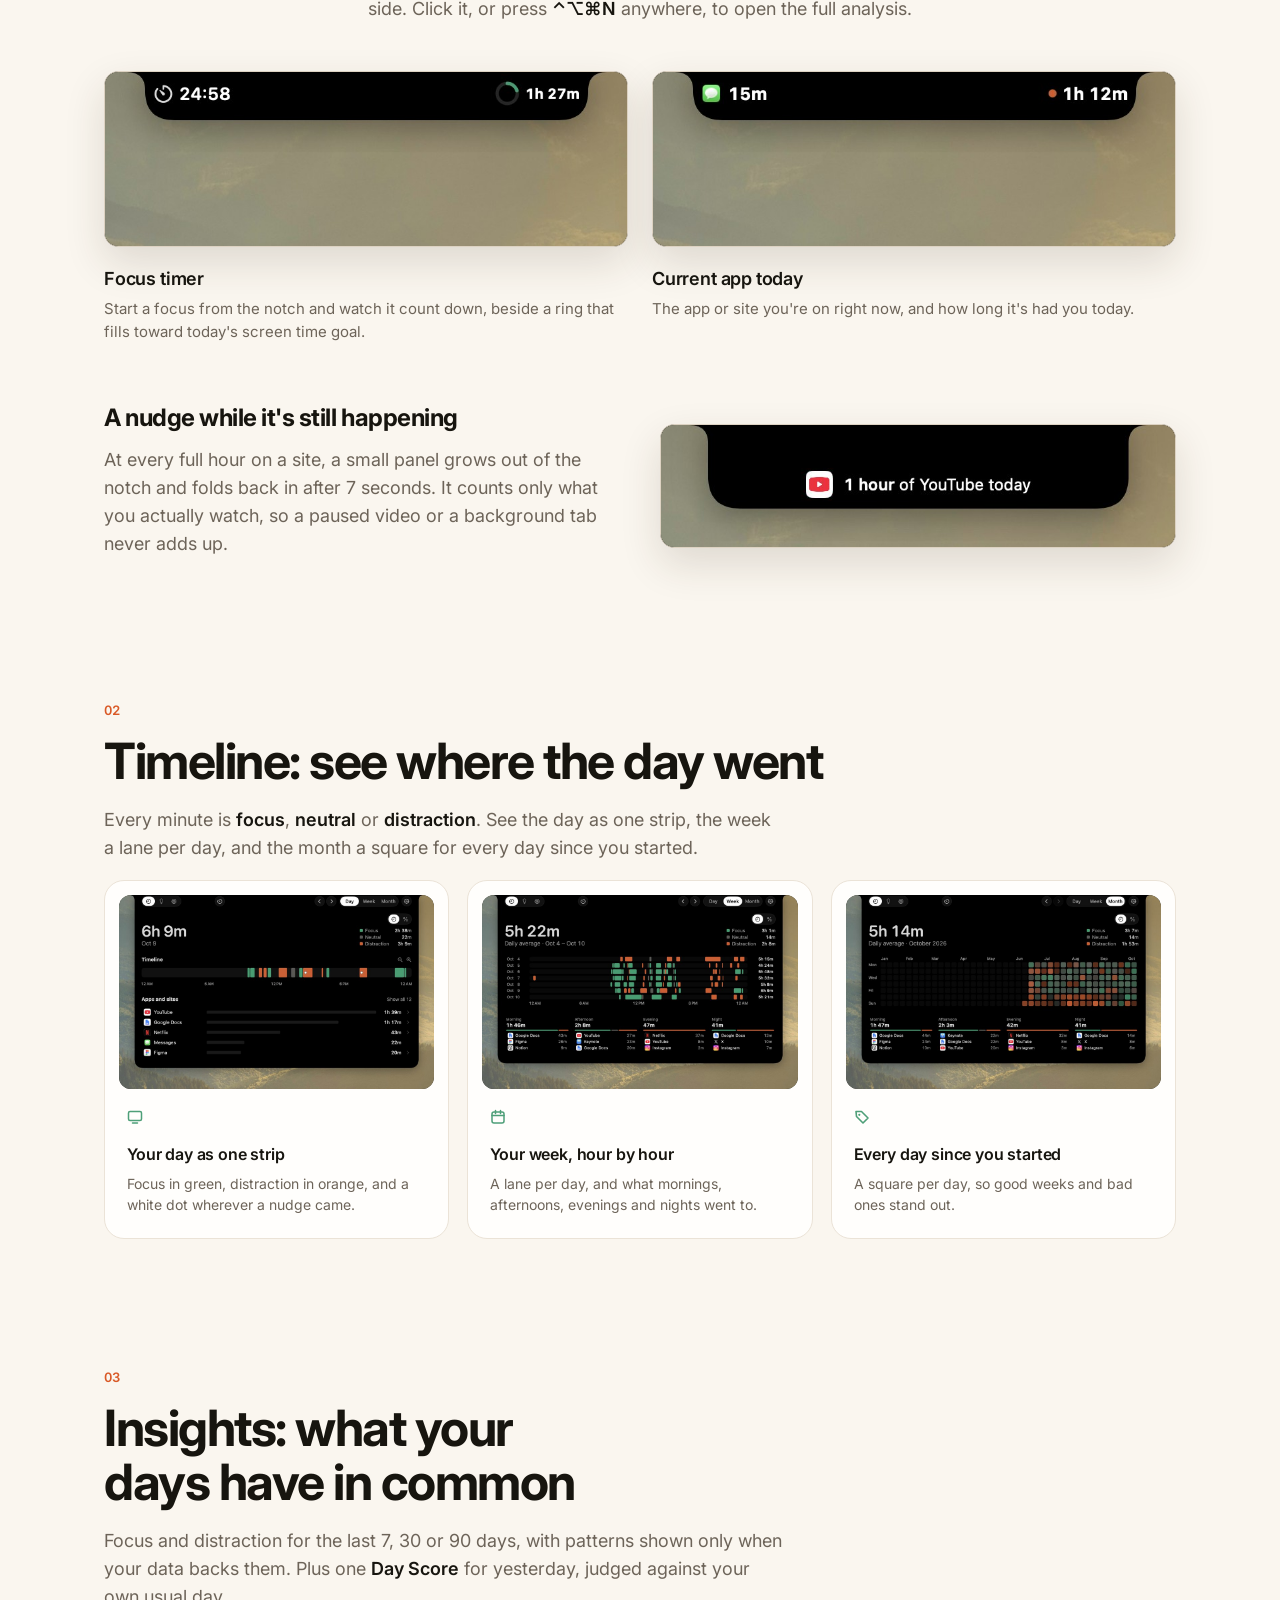
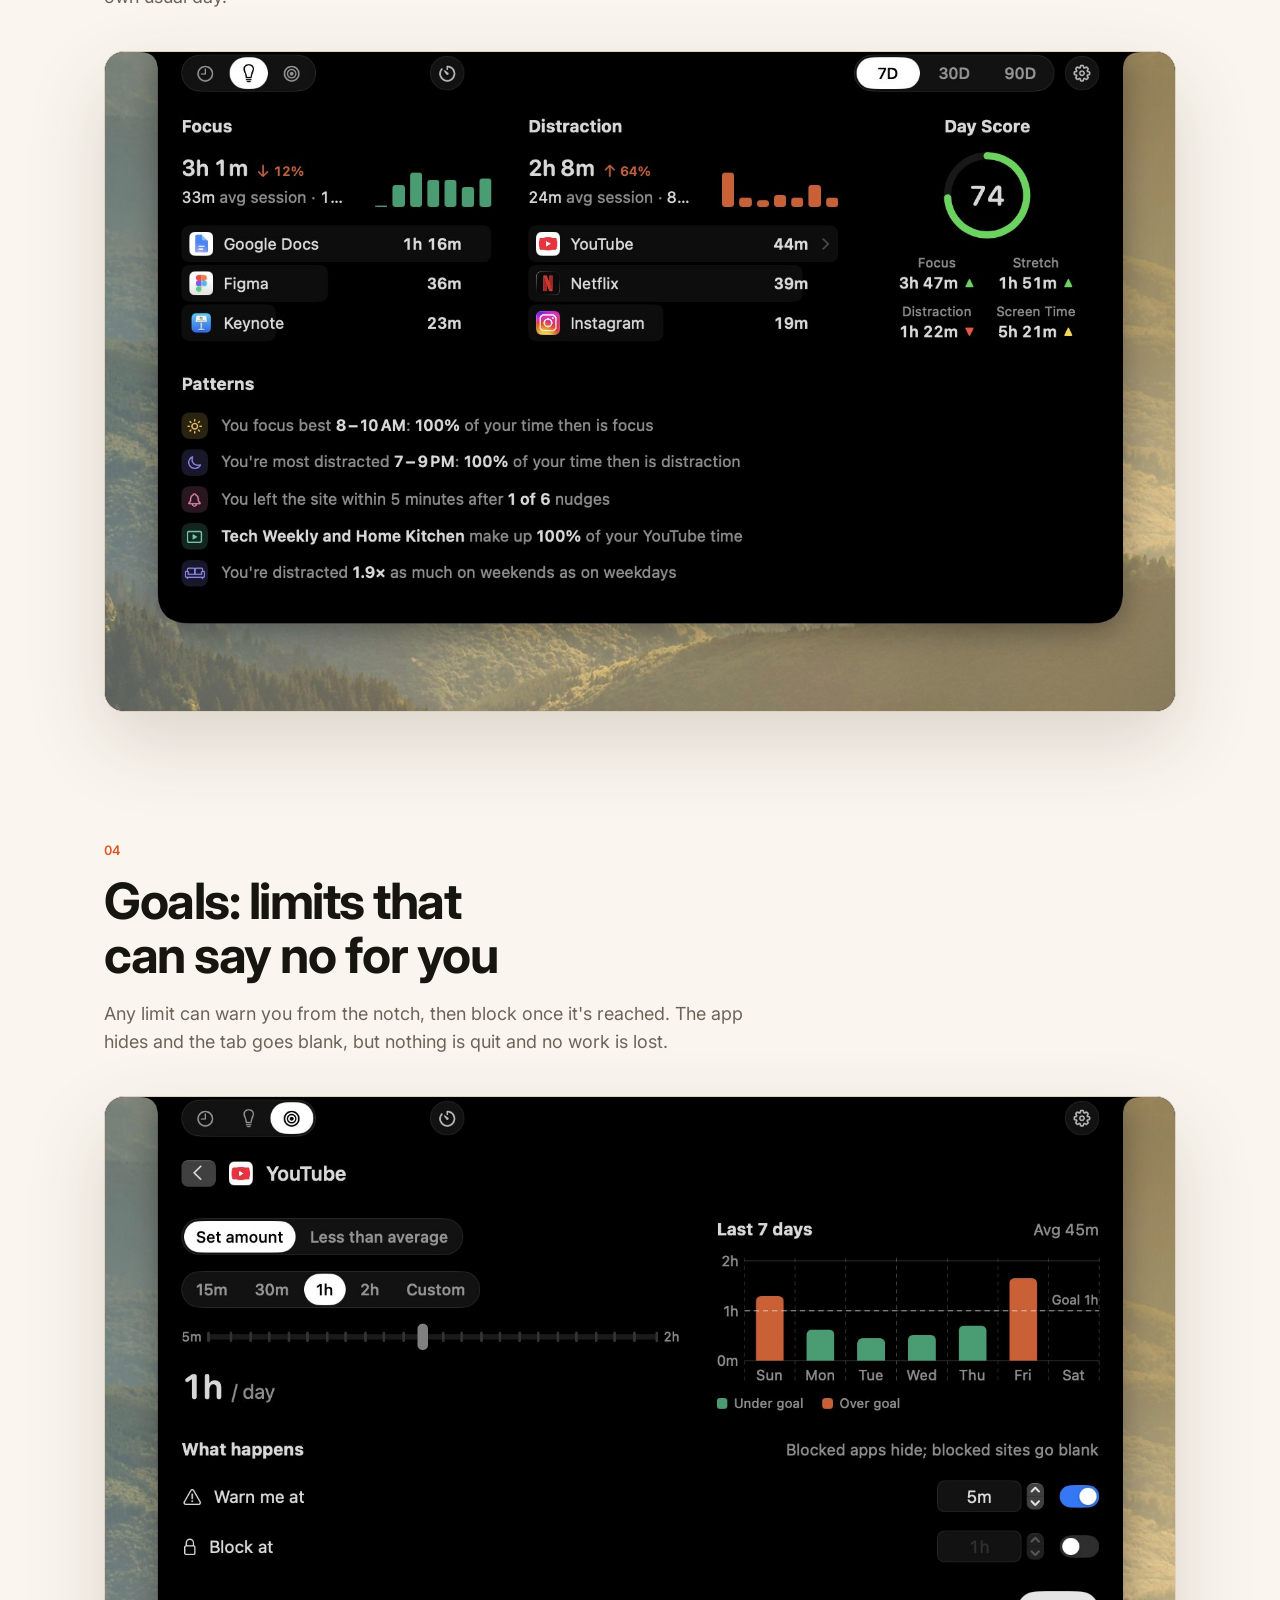
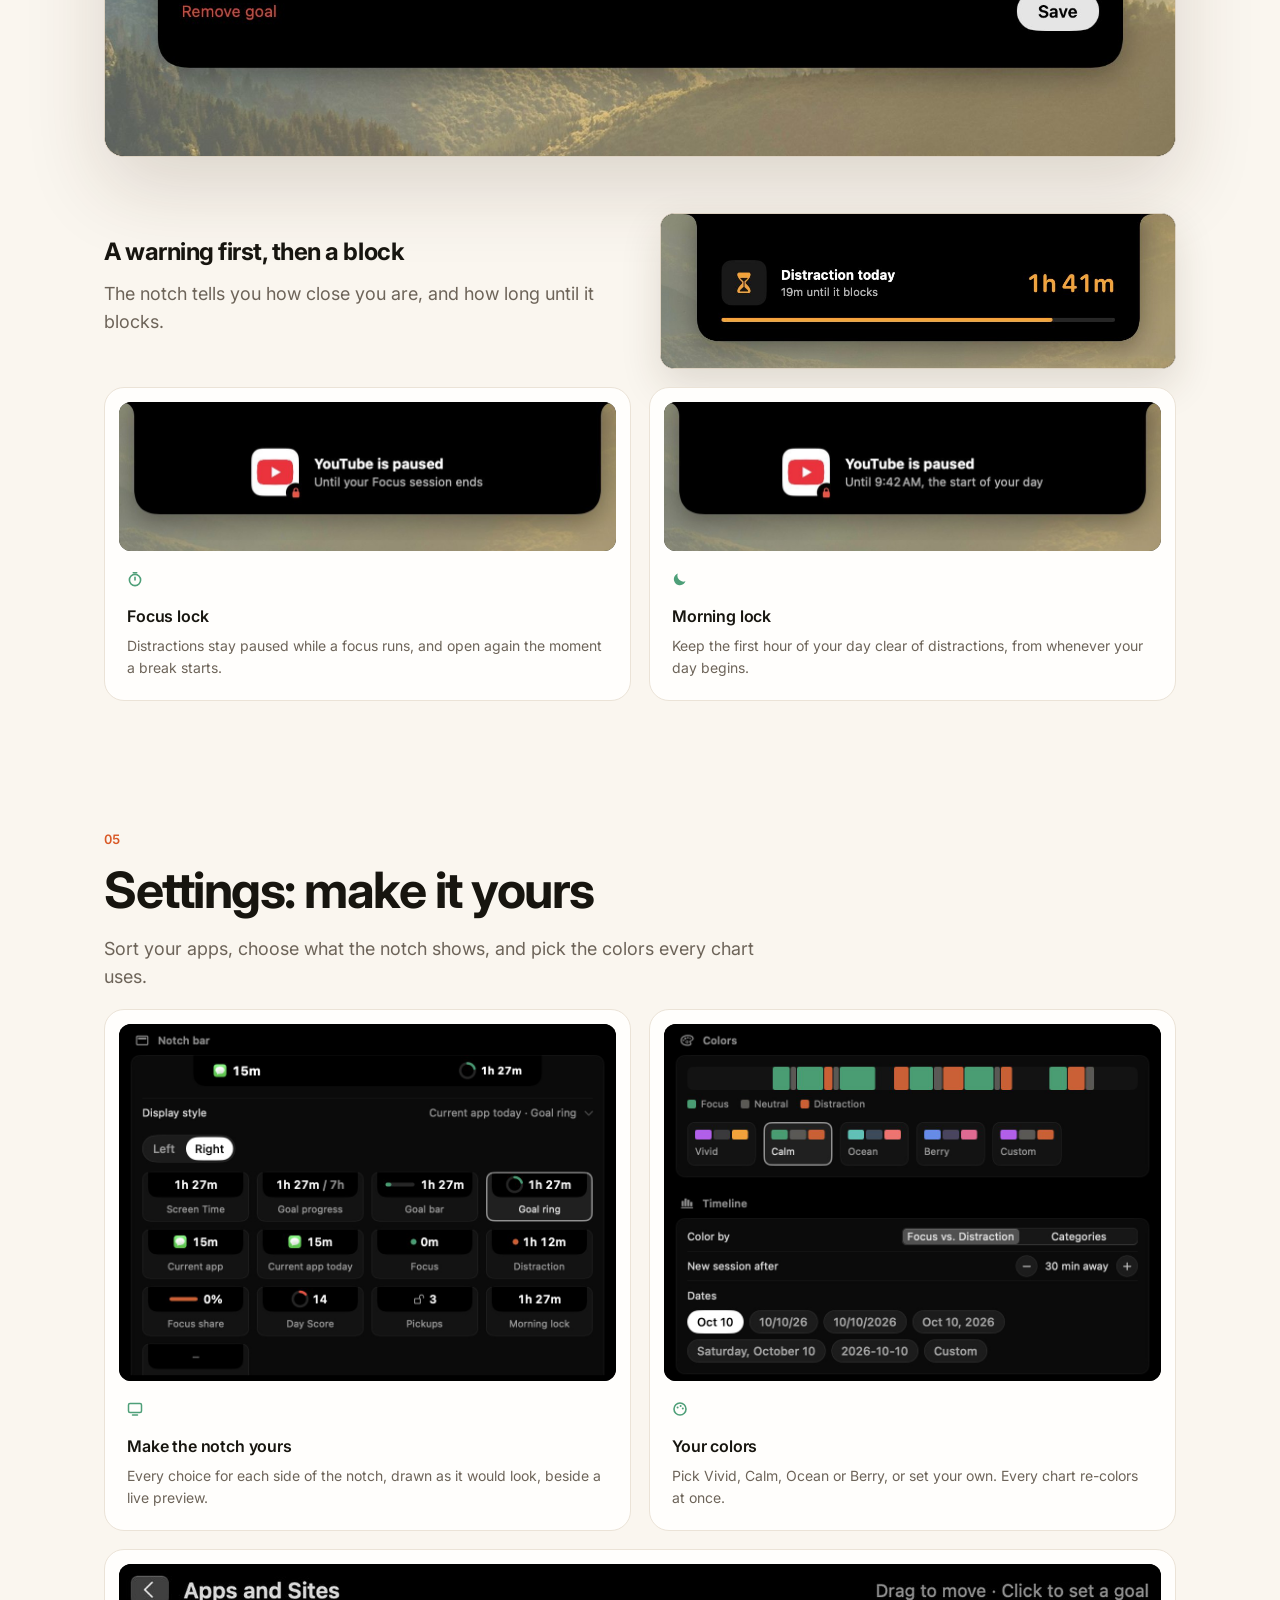
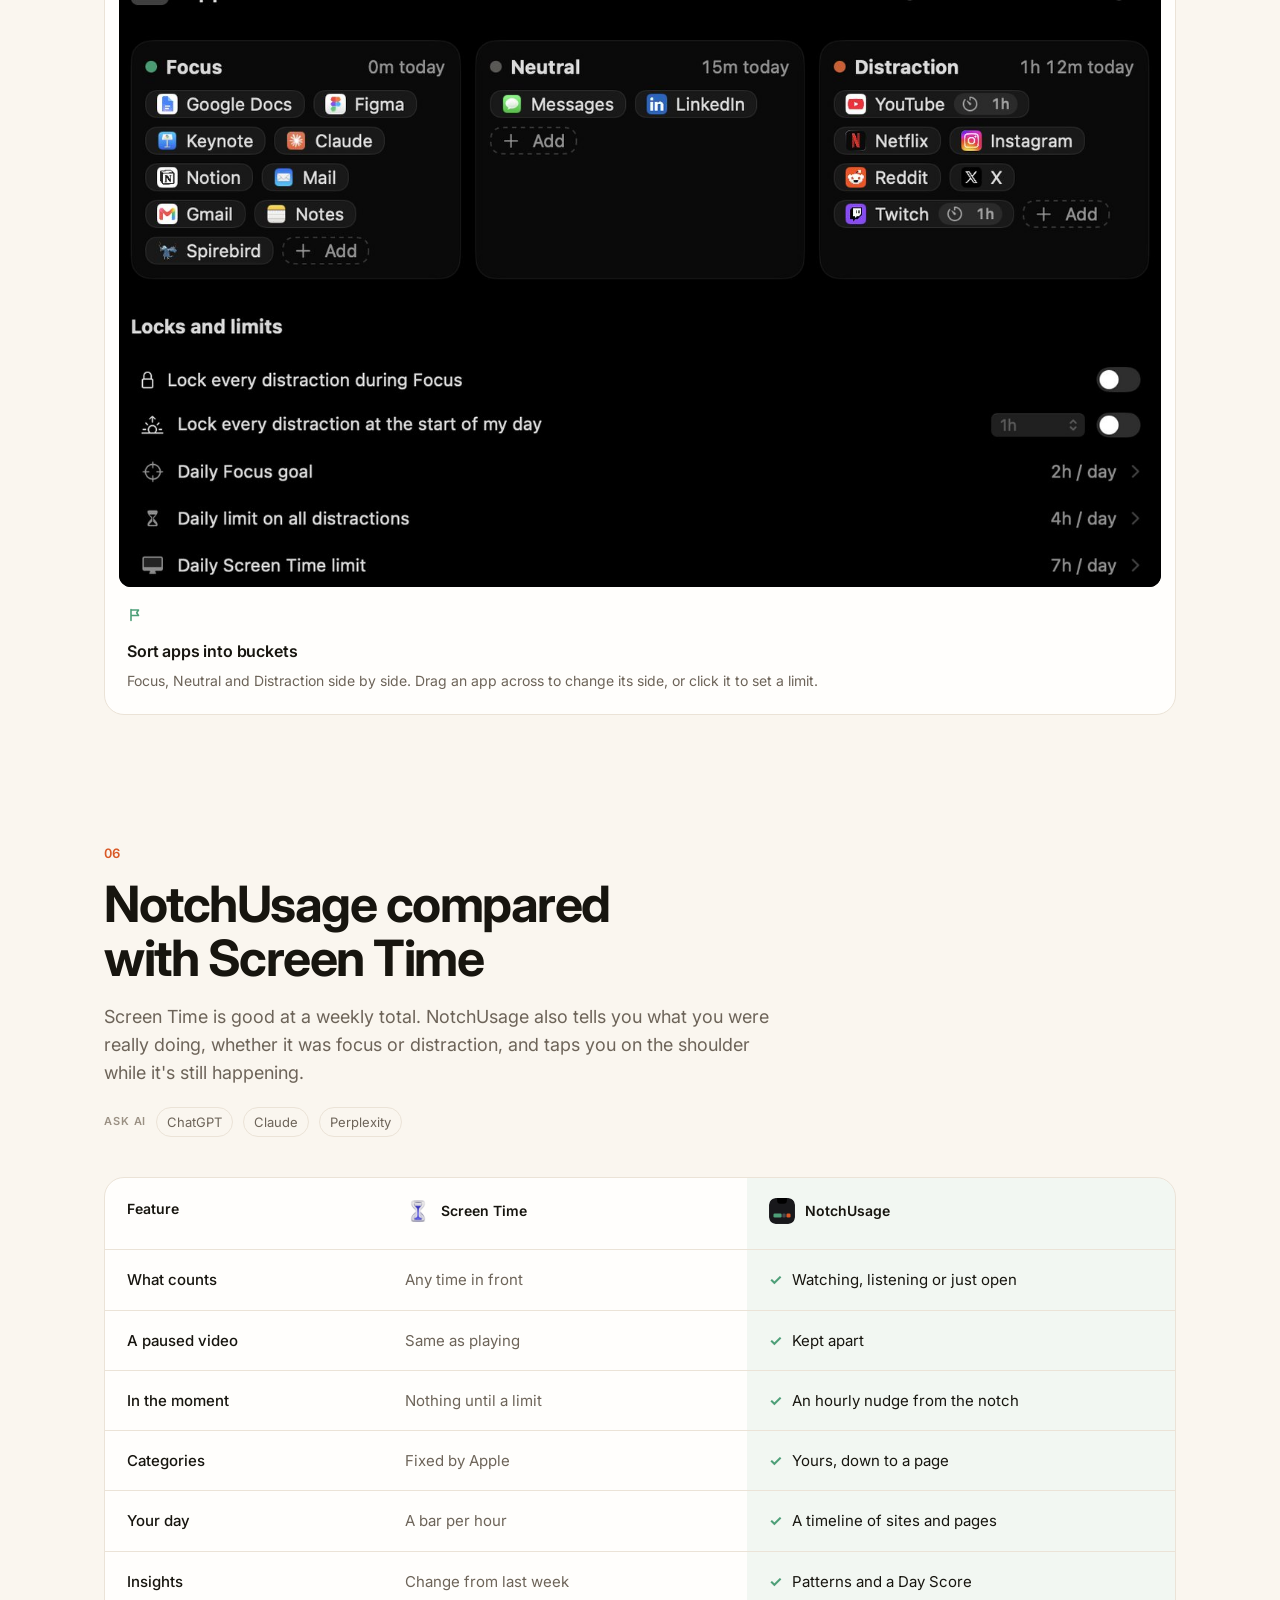
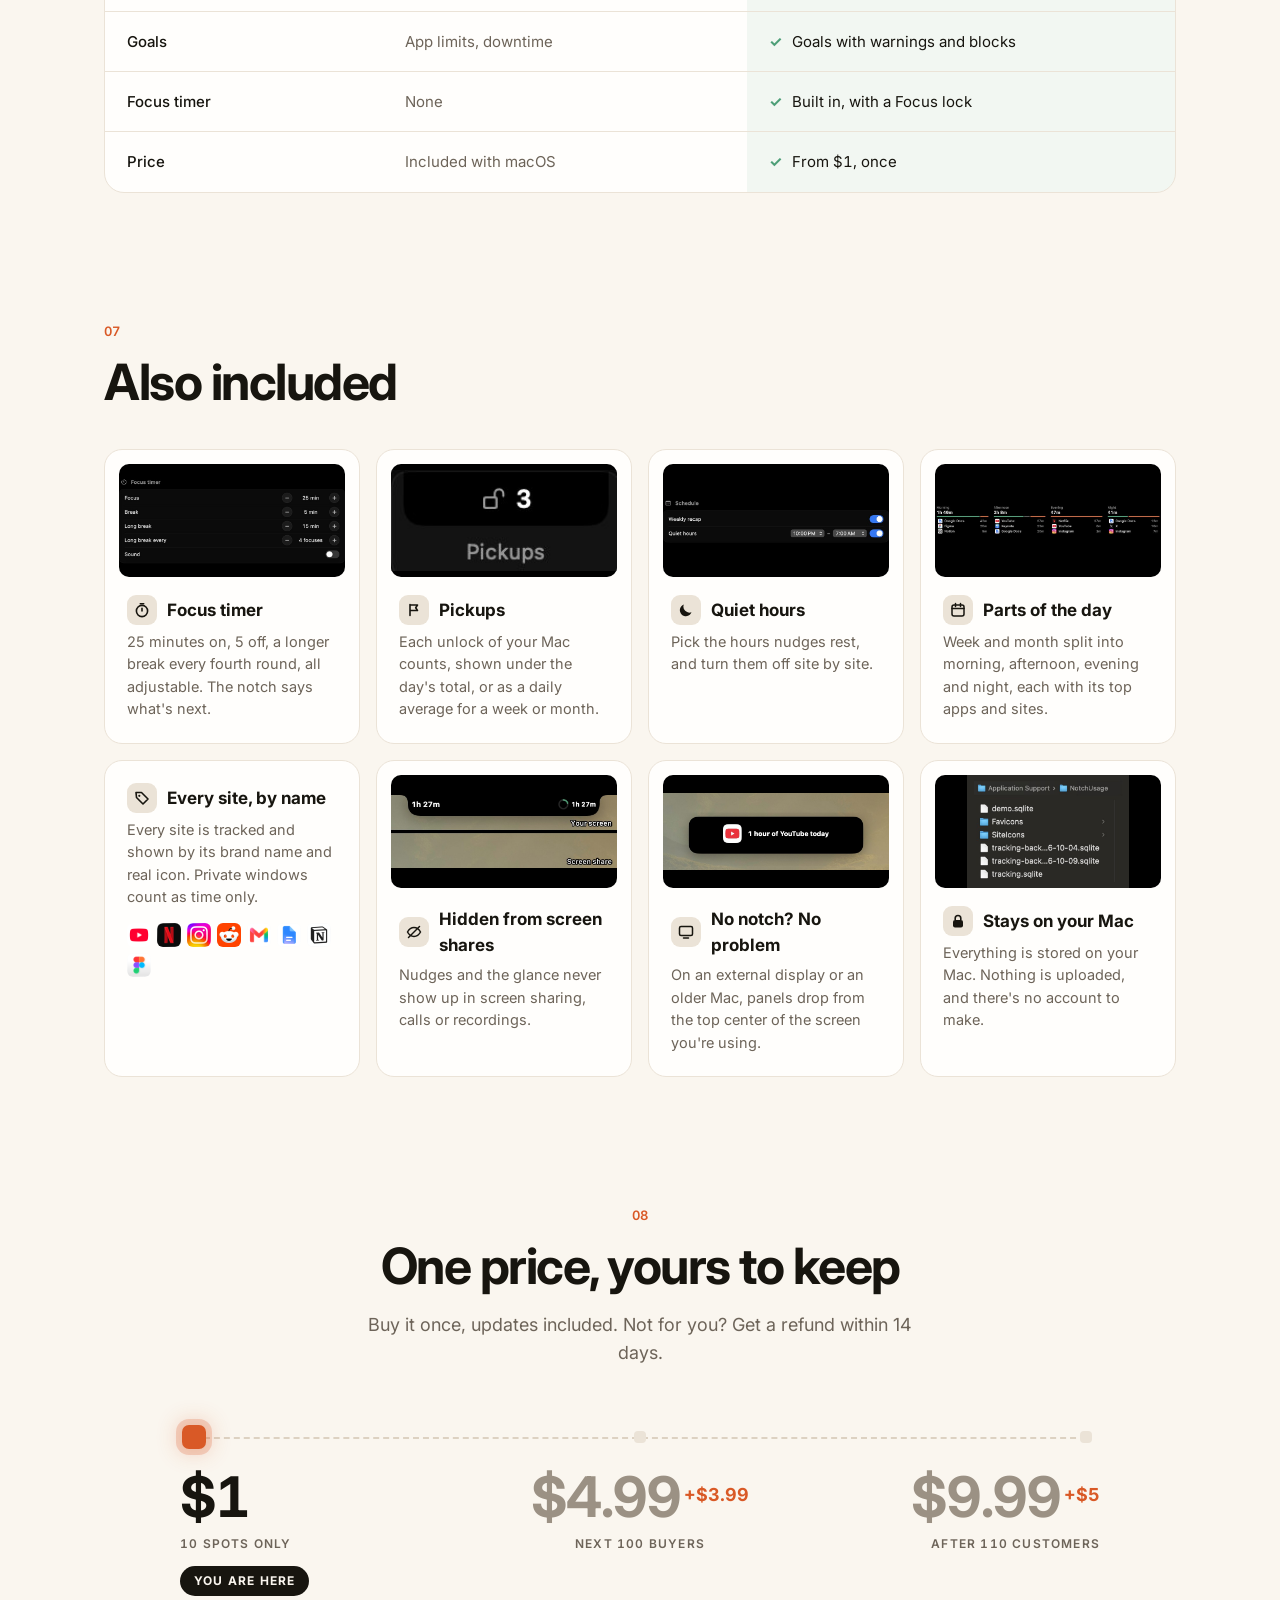
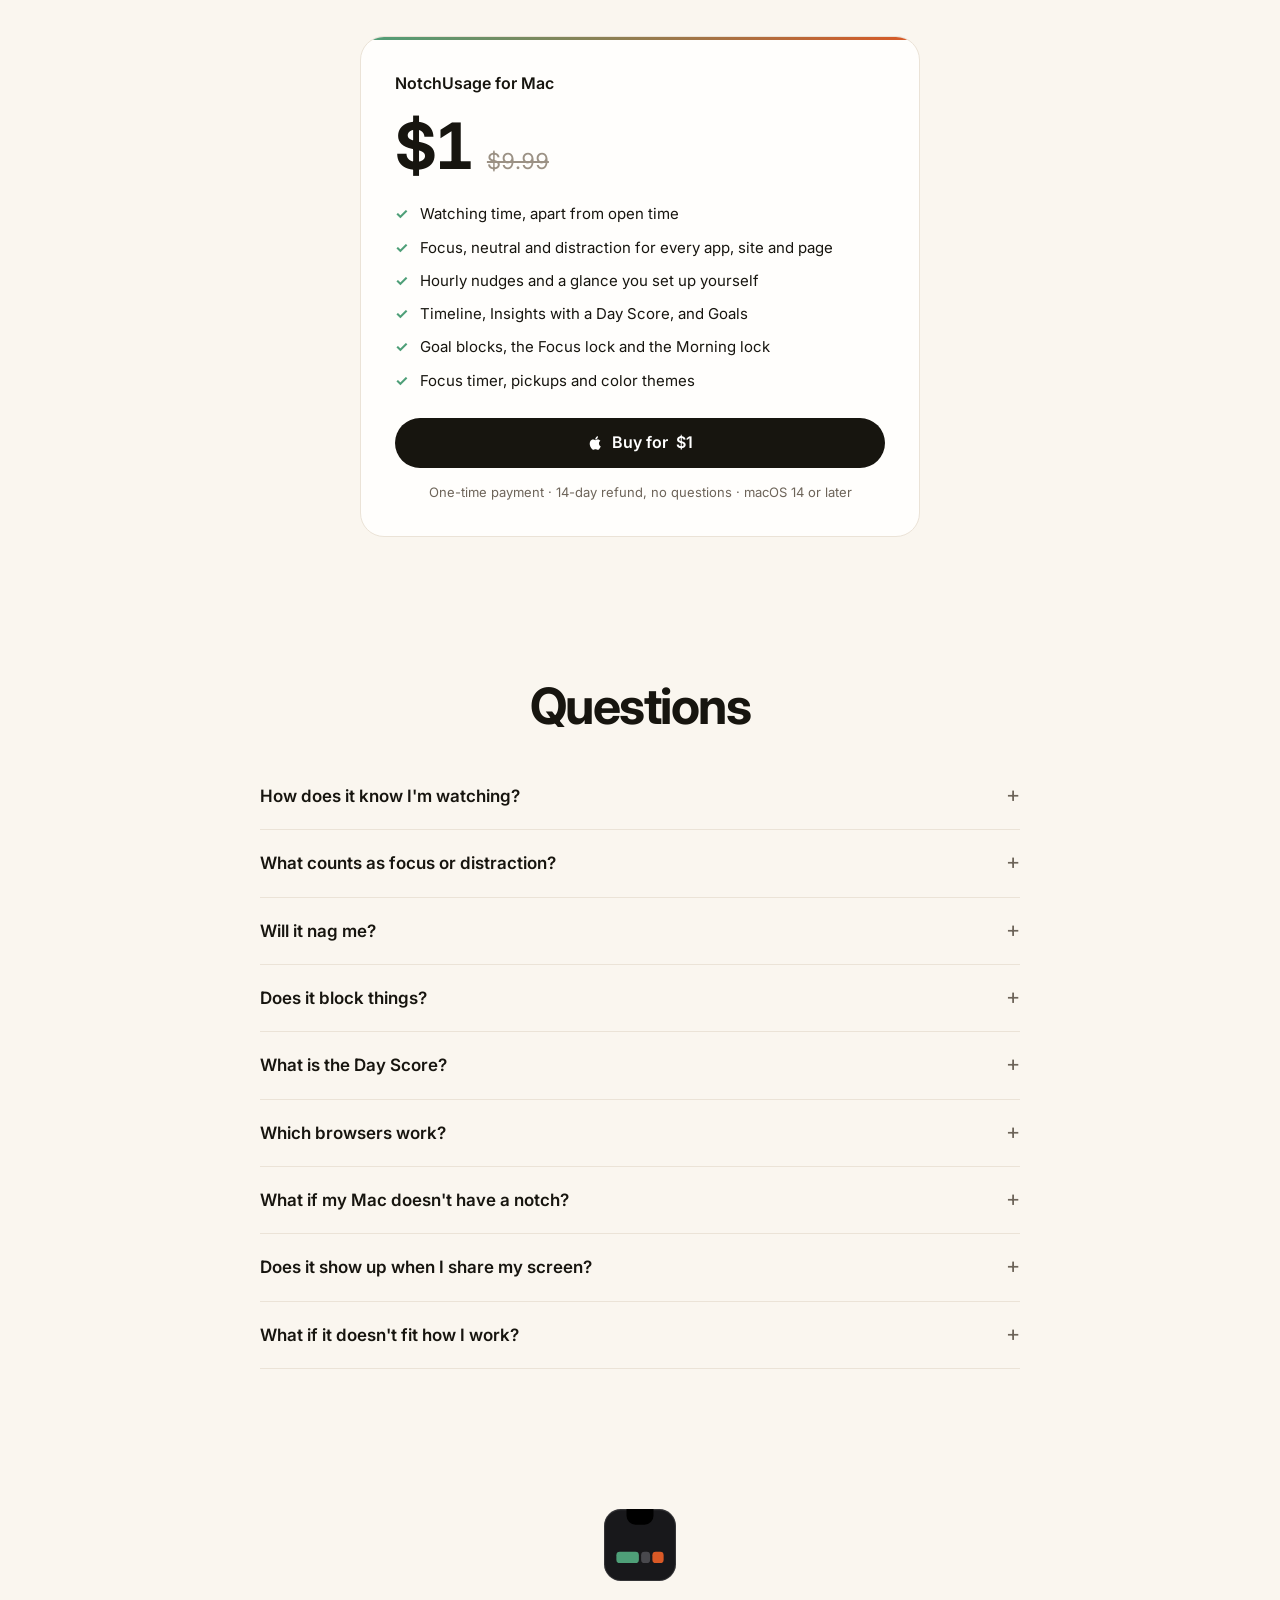
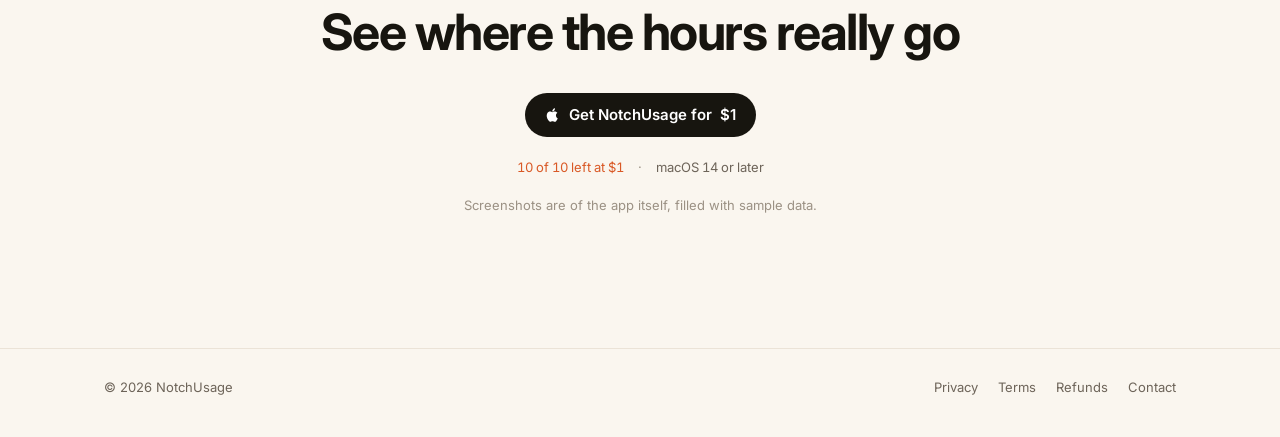
==== commit b989d42a: "Larger settings shots, shorter lock cards, more Also included shots Co-Authored-By: Claude Opus 5.5 " ====
--- a/index.html
+++ b/index.html
@@ -160,6 +160,9 @@
 .bcard { margin: 0; background: var(--surface); border: 1px solid var(--border); border-radius: 20px; padding: 14px 14px 22px; }
 .bimg { border-radius: 12px; overflow: hidden; aspect-ratio: 1000 / 616; background: #2a2b22; }
 .bimg img { width: 100%; height: 100%; object-fit: cover; object-position: top; }
+.bimg.short { aspect-ratio: 1000 / 300; }
+.bimg.fit { aspect-ratio: auto; background: #000; }
+.bimg.fit img { height: auto; }
 .bcard figcaption { padding: 18px 8px 0; }
 .bic { width: 16px; height: 16px; color: var(--c-focus); }
 .bcard h4 { margin: 10px 0 6px; font-size: 16px; font-weight: 600; letter-spacing: -.01em; }
@@ -198,17 +201,16 @@
 .feat h4 .ic svg { width: 16px; height: 16px; color: var(--text); }
 .feat p { margin: 0; color: var(--muted); font-size: 14.5px; }
 .icon-row { display: flex; flex-wrap: wrap; gap: 6px; margin-top: 14px; }
-.fshot { aspect-ratio: 2 / 1; margin: -8px -8px 18px; border-radius: 10px; background: #000; overflow: hidden; display: grid; place-items: center; }
-.fshot img { max-width: 100%; max-height: 100%; object-fit: contain; }
+.fshot { position: relative; aspect-ratio: 2 / 1; margin: -8px -8px 18px; border-radius: 10px; background: #000; overflow: hidden; }
+.fshot img { position: absolute; inset: 0; width: 100%; height: 100%; object-fit: contain; }
 .icon-row img { width: 24px; height: 24px; border-radius: 6px; }
 
 /* pricing */
 .price-card { max-width: 560px; margin: 40px auto 0; padding: 34px; text-align: left; border-radius: 24px; background: var(--surface); border: 1px solid var(--border); position: relative; overflow: hidden; }
 .price-card::before { content: ""; position: absolute; inset: 0 0 auto; height: 3px; background: linear-gradient(90deg, var(--c-focus), var(--c-dist)); }
-.price-row { display: flex; align-items: baseline; gap: 14px; margin: 18px 0 4px; }
+.price-row { display: flex; align-items: baseline; gap: 14px; margin: 18px 0 24px; }
 .price { font-size: 64px; font-weight: 700; letter-spacing: -.04em; line-height: 1; }
 .was { font-size: 22px; color: var(--faint); text-decoration: line-through; }
-.price-note { color: var(--muted); font-size: 14px; margin-bottom: 24px; }
 .ladder { max-width: 920px; margin: 56px auto 0; text-align: left; }
 .ladder .rail { position: relative; height: 28px; margin: 0 14px; }
 .ladder .rail::before { content: ""; position: absolute; left: 0; right: 0; top: 50%; border-top: 2px dashed var(--border-2); }
@@ -440,8 +442,8 @@
         <div class="shot sm rv"><img src="assets/shots/goal-warning.jpg" width="1003" height="300" alt="A goal warning under the notch: Distraction today, 1h 41m, 19 minutes until it blocks." loading="lazy"></div>
       </div>
       <div class="bento b2">
-        <figure class="bcard rv"><div class="bimg"><img src="assets/shots/card-focus-lock.jpg" width="1000" height="616" alt="A notch message: YouTube is paused until your Focus session ends." loading="lazy"></div><figcaption><svg class="bic"><use href="#i-timer"/></svg><h4>Focus lock</h4><p>Distractions stay paused while a focus runs, and open again the moment a break starts.</p></figcaption></figure>
-        <figure class="bcard rv"><div class="bimg"><img src="assets/shots/card-morning-lock.jpg" width="1000" height="616" alt="A notch message: YouTube is paused until 9:42 AM, the start of your day." loading="lazy"></div><figcaption><svg class="bic"><use href="#i-moon"/></svg><h4>Morning lock</h4><p>Keep the first hour of your day clear of distractions, from whenever your day begins.</p></figcaption></figure>
+        <figure class="bcard rv"><div class="bimg short"><img src="assets/shots/card-focus-lock.jpg" width="1000" height="300" alt="A notch message: YouTube is paused until your Focus session ends." loading="lazy"></div><figcaption><svg class="bic"><use href="#i-timer"/></svg><h4>Focus lock</h4><p>Distractions stay paused while a focus runs, and open again the moment a break starts.</p></figcaption></figure>
+        <figure class="bcard rv"><div class="bimg short"><img src="assets/shots/card-morning-lock.jpg" width="1000" height="300" alt="A notch message: YouTube is paused until 9:42 AM, the start of your day." loading="lazy"></div><figcaption><svg class="bic"><use href="#i-moon"/></svg><h4>Morning lock</h4><p>Keep the first hour of your day clear of distractions, from whenever your day begins.</p></figcaption></figure>
       </div>
     </div>
   </section>
@@ -454,10 +456,12 @@
         <h2>Settings: make it yours</h2>
         <div class="prose"><p>Sort your apps, choose what the notch shows, and pick the colors every chart uses.</p></div>
       </div>
-      <div class="bento b3">
-        <figure class="bcard rv"><div class="bimg"><img src="assets/shots/card-buckets.jpg" width="1000" height="616" alt="Apps and sites in three buckets, Focus, Neutral and Distraction, with locks and limits below." loading="lazy"></div><figcaption><svg class="bic"><use href="#i-hand"/></svg><h4>Sort apps into buckets</h4><p>Focus, Neutral and Distraction side by side. Drag an app across to change its side, or click it to set a limit.</p></figcaption></figure>
-        <figure class="bcard rv"><div class="bimg"><img src="assets/shots/card-notch.jpg" width="1000" height="616" alt="Notch customization: the notch bar as it looks now, then a tile for every choice on the right side: Screen Time, goal ring, current app, focus, distraction, Day Score, pickups and more." loading="lazy"></div><figcaption><svg class="bic"><use href="#i-display"/></svg><h4>Make the notch yours</h4><p>Every choice for each side of the notch, drawn as it would look, beside a live preview.</p></figcaption></figure>
-        <figure class="bcard rv"><div class="bimg"><img src="assets/shots/card-colors.jpg" width="1000" height="616" alt="The Colors settings page: a preview strip, the Vivid, Calm, Ocean, Berry and Custom themes, and the date formats." loading="lazy"></div><figcaption><svg class="bic"><use href="#i-palette"/></svg><h4>Your colors</h4><p>Pick Vivid, Calm, Ocean or Berry, or set your own. Every chart re-colors at once.</p></figcaption></figure>
+      <div class="bento b2">
+        <figure class="bcard rv"><div class="bimg fit"><img src="assets/shots/card-notch.jpg" width="1024" height="736" alt="Notch customization: the notch bar as it looks now, then a tile for every choice on the right side: Screen Time, goal ring, current app, focus, distraction, Day Score, pickups and more." loading="lazy"></div><figcaption><svg class="bic"><use href="#i-display"/></svg><h4>Make the notch yours</h4><p>Every choice for each side of the notch, drawn as it would look, beside a live preview.</p></figcaption></figure>
+        <figure class="bcard rv"><div class="bimg fit"><img src="assets/shots/card-colors.jpg" width="1024" height="736" alt="The Colors settings page: a preview strip, the Vivid, Calm, Ocean, Berry and Custom themes, and the date formats." loading="lazy"></div><figcaption><svg class="bic"><use href="#i-palette"/></svg><h4>Your colors</h4><p>Pick Vivid, Calm, Ocean or Berry, or set your own. Every chart re-colors at once.</p></figcaption></figure>
+      </div>
+      <div class="bento">
+        <figure class="bcard rv"><div class="bimg fit"><img src="assets/shots/card-buckets.jpg" width="1400" height="836" alt="Apps and sites in three buckets, Focus, Neutral and Distraction, with locks and limits below." loading="lazy"></div><figcaption><svg class="bic"><use href="#i-hand"/></svg><h4>Sort apps into buckets</h4><p>Focus, Neutral and Distraction side by side. Drag an app across to change its side, or click it to set a limit.</p></figcaption></figure>
       </div>
     </div>
   </section>
@@ -519,9 +523,9 @@
           <h4><span class="ic"><svg><use href="#i-tag"/></svg></span>Every site, by name</h4><p>Every site is tracked and shown by its brand name and real icon. Private windows count as time only.</p>
           <div class="icon-row"><img src="assets/YouTubeIcon.png" alt="YouTube"><img src="assets/NetflixIcon.png" alt="Netflix"><img src="assets/InstagramIcon.png" alt="Instagram"><img src="assets/RedditIcon.png" alt="Reddit"><img src="assets/GmailIcon.png" alt="Gmail"><img src="assets/GoogleDocsIcon.png" alt="Google Docs"><img src="assets/NotionIcon.png" alt="Notion"><img src="assets/FigmaIcon.png" alt="Figma"></div>
         </div>
-        <div class="card feat rv"><h4><span class="ic"><svg><use href="#i-eye"/></svg></span>Hidden from screen shares</h4><p>Nudges and the glance never show up in screen sharing, calls or recordings.</p></div>
-        <div class="card feat rv"><h4><span class="ic"><svg><use href="#i-display"/></svg></span>No notch? No problem</h4><p>On an external display or an older Mac, panels drop from the top center of the screen you're using.</p></div>
-        <div class="card feat rv"><h4><span class="ic"><svg><use href="#i-lock"/></svg></span>Stays on your Mac</h4><p>Everything is stored on your Mac. Nothing is uploaded, and there's no account to make.</p></div>
+        <div class="card feat rv"><div class="fshot"><img src="assets/shots/mini-share.jpg" alt="The glance beside the notch on your screen, and the same spot in a screen share with nothing there." loading="lazy"></div><h4><span class="ic"><svg><use href="#i-eye"/></svg></span>Hidden from screen shares</h4><p>Nudges and the glance never show up in screen sharing, calls or recordings.</p></div>
+        <div class="card feat rv"><div class="fshot"><img src="assets/shots/mini-nonotch.jpg" alt="On a screen without a notch, a nudge drops from the top center: 1 hour of YouTube today." loading="lazy"></div><h4><span class="ic"><svg><use href="#i-display"/></svg></span>No notch? No problem</h4><p>On an external display or an older Mac, panels drop from the top center of the screen you're using.</p></div>
+        <div class="card feat rv"><div class="fshot"><img src="assets/shots/mini-local.jpg" alt="The NotchUsage folder in Application Support on your Mac, with tracking.sqlite and the site icons." loading="lazy"></div><h4><span class="ic"><svg><use href="#i-lock"/></svg></span>Stays on your Mac</h4><p>Everything is stored on your Mac. Nothing is uploaded, and there's no account to make.</p></div>
       </div>
     </div>
   </section>
@@ -538,7 +542,6 @@
       <div class="price-card rv">
         <div style="font-weight:600">NotchUsage for Mac</div>
         <div class="price-row"><span class="price num" data-price>$1</span><span class="was num">$9.99</span></div>
-        <div class="price-note">$1 for the first 10 users, then $4.99 for the next 100 users, then $9.99.</div>
         <ul class="checks">
           <li>Watching time, apart from open time</li>
           <li>Focus, neutral and distraction for every app, site and page</li>
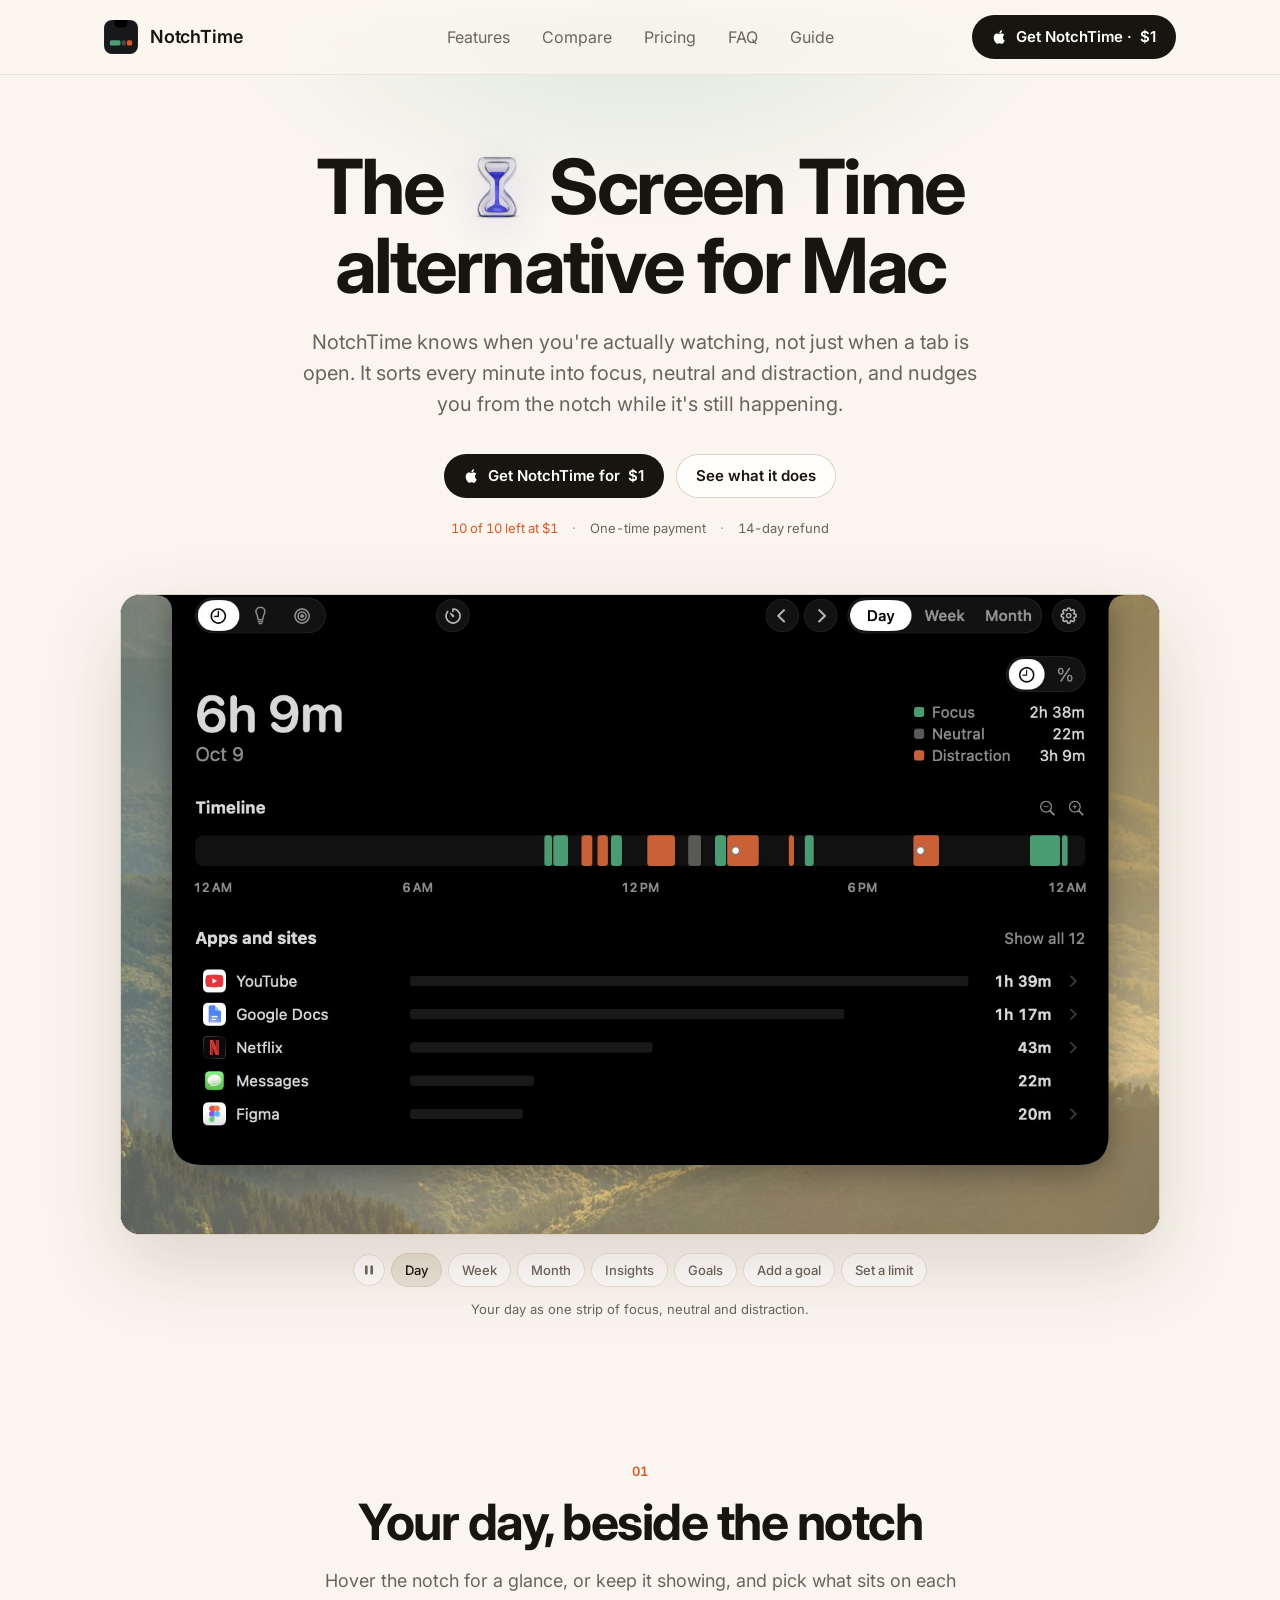
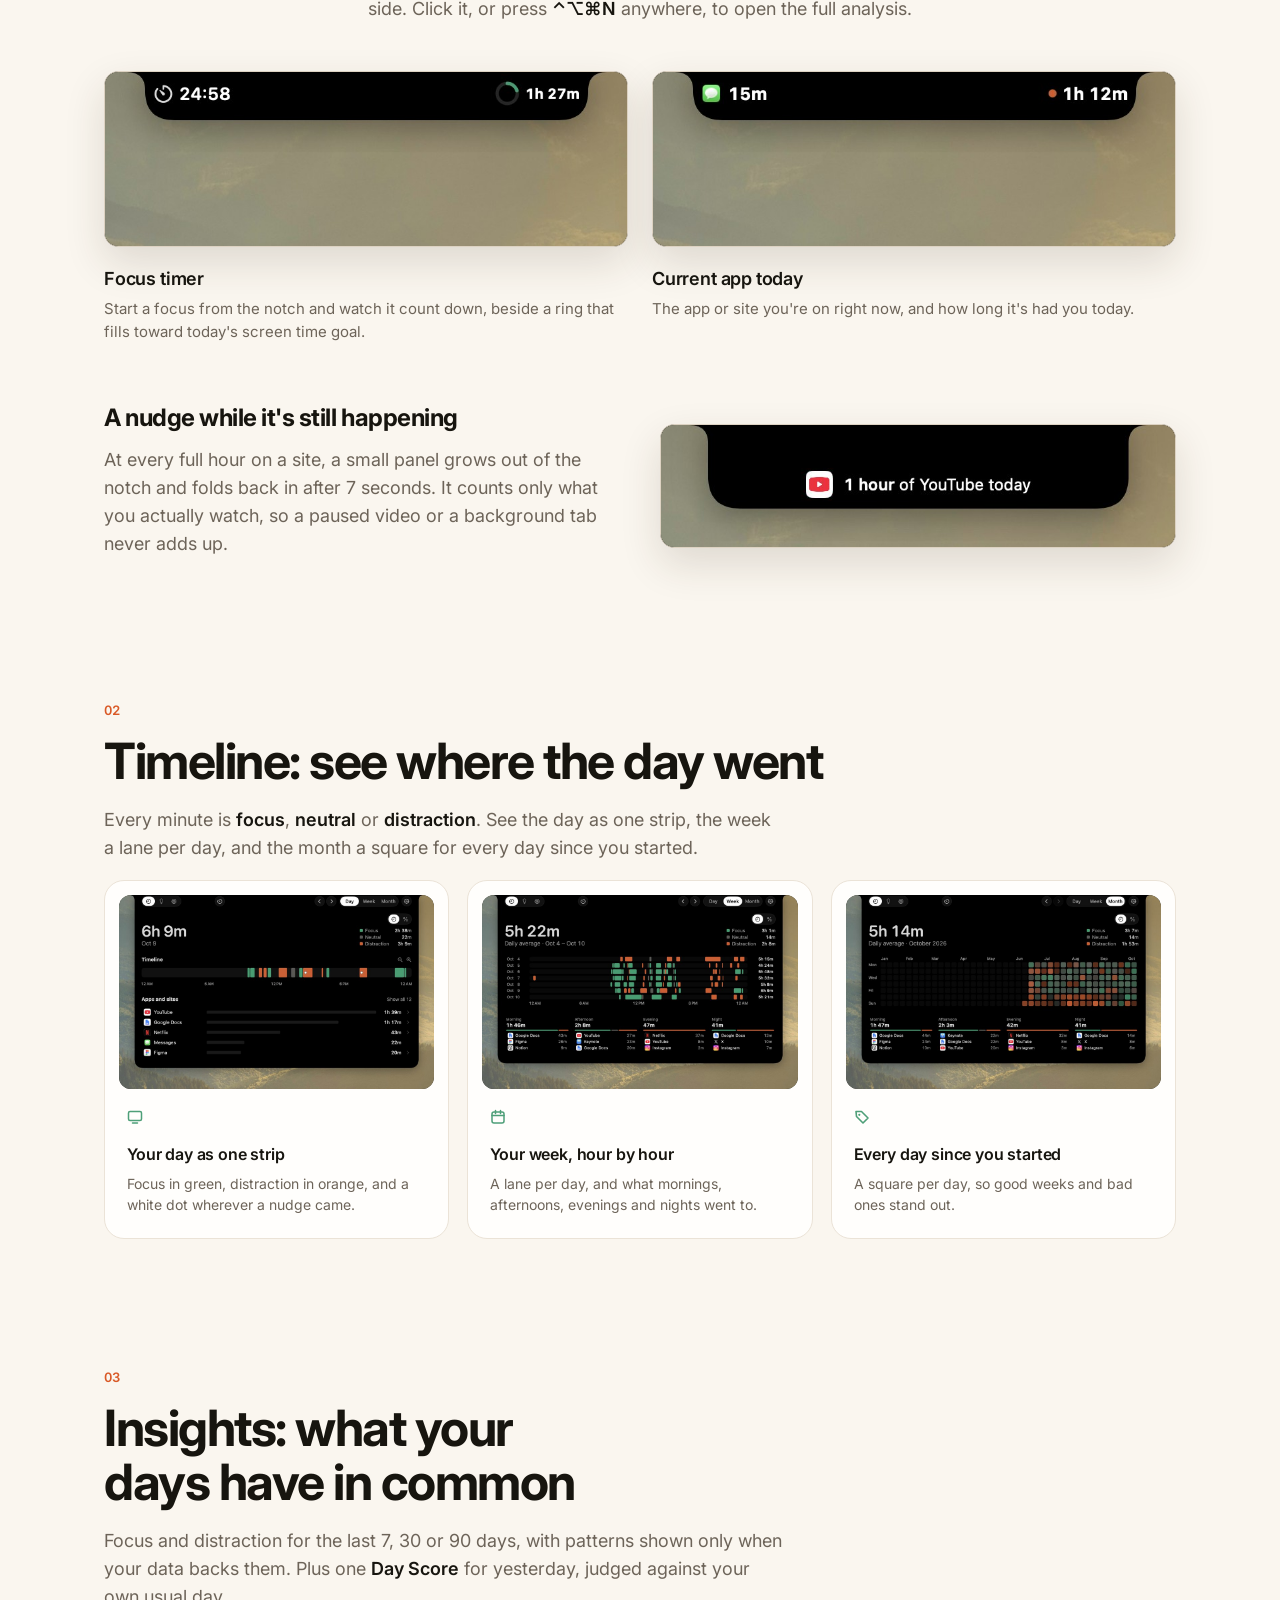
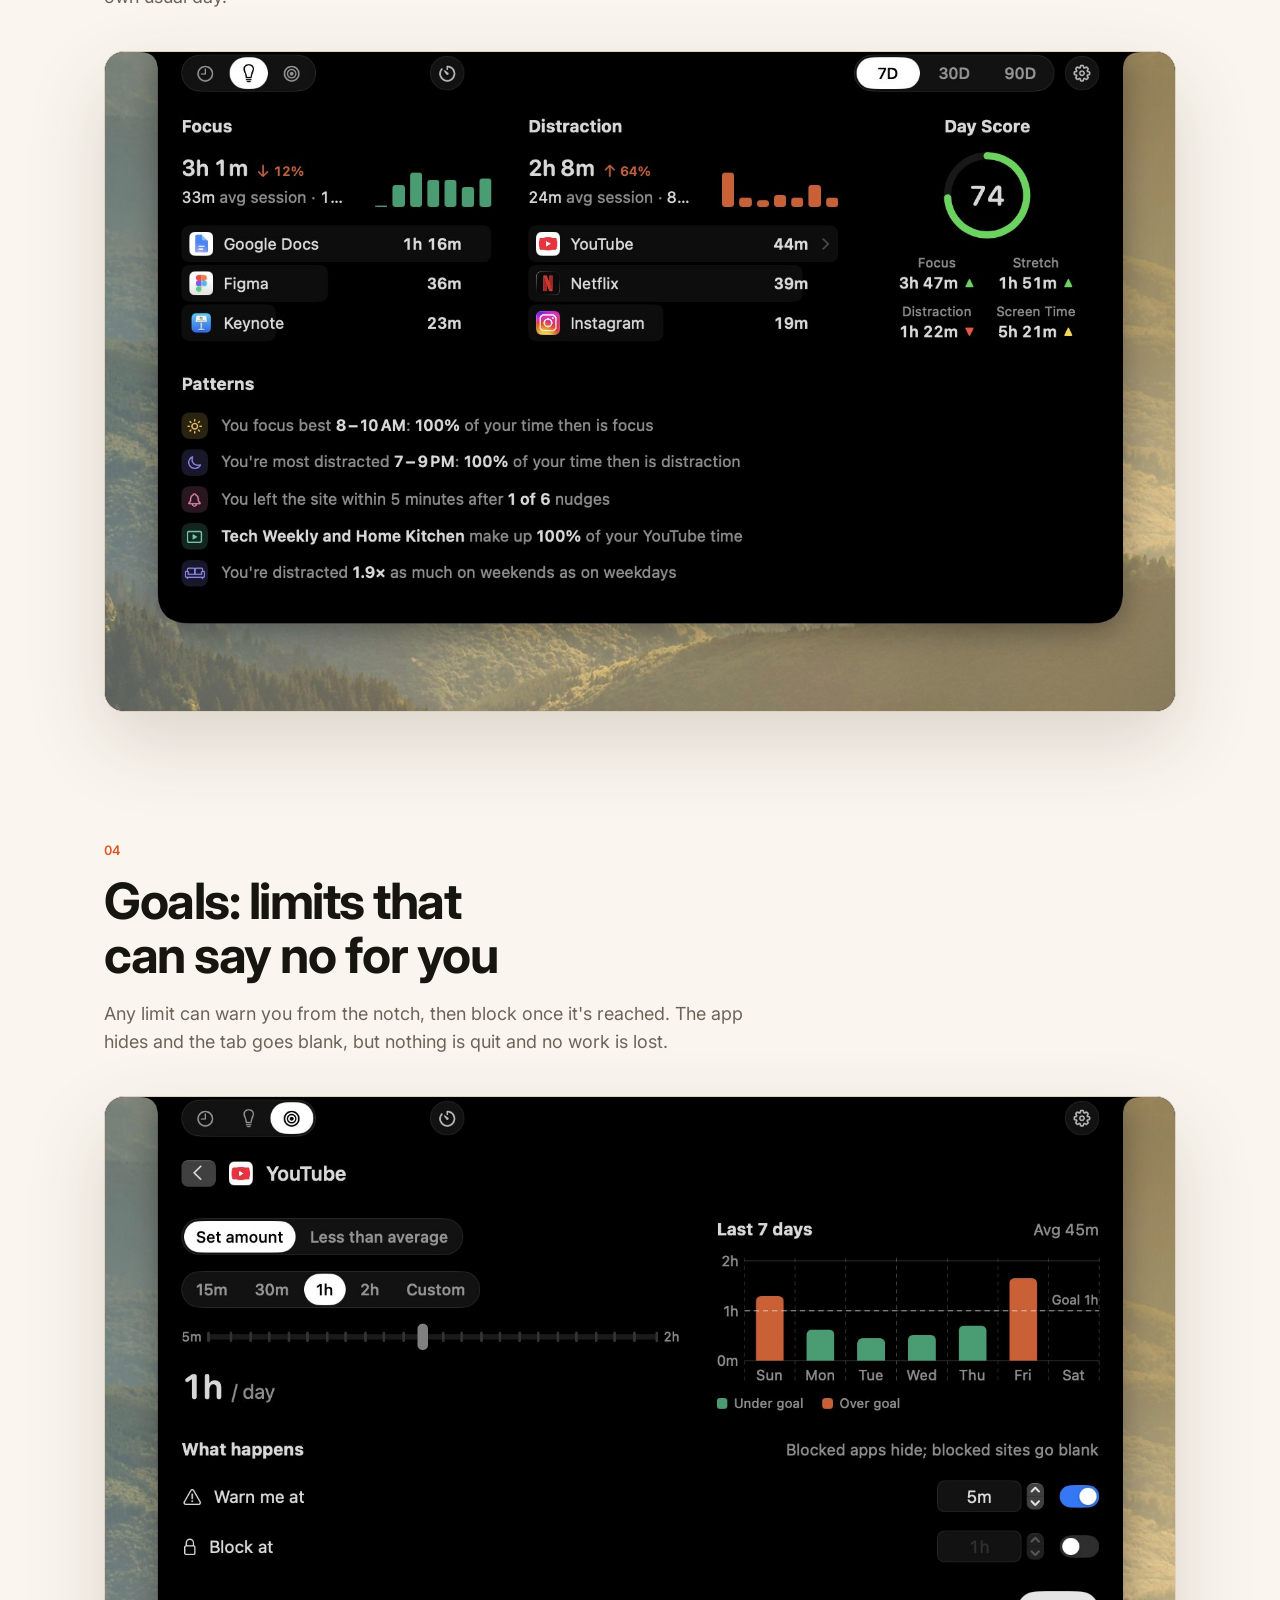
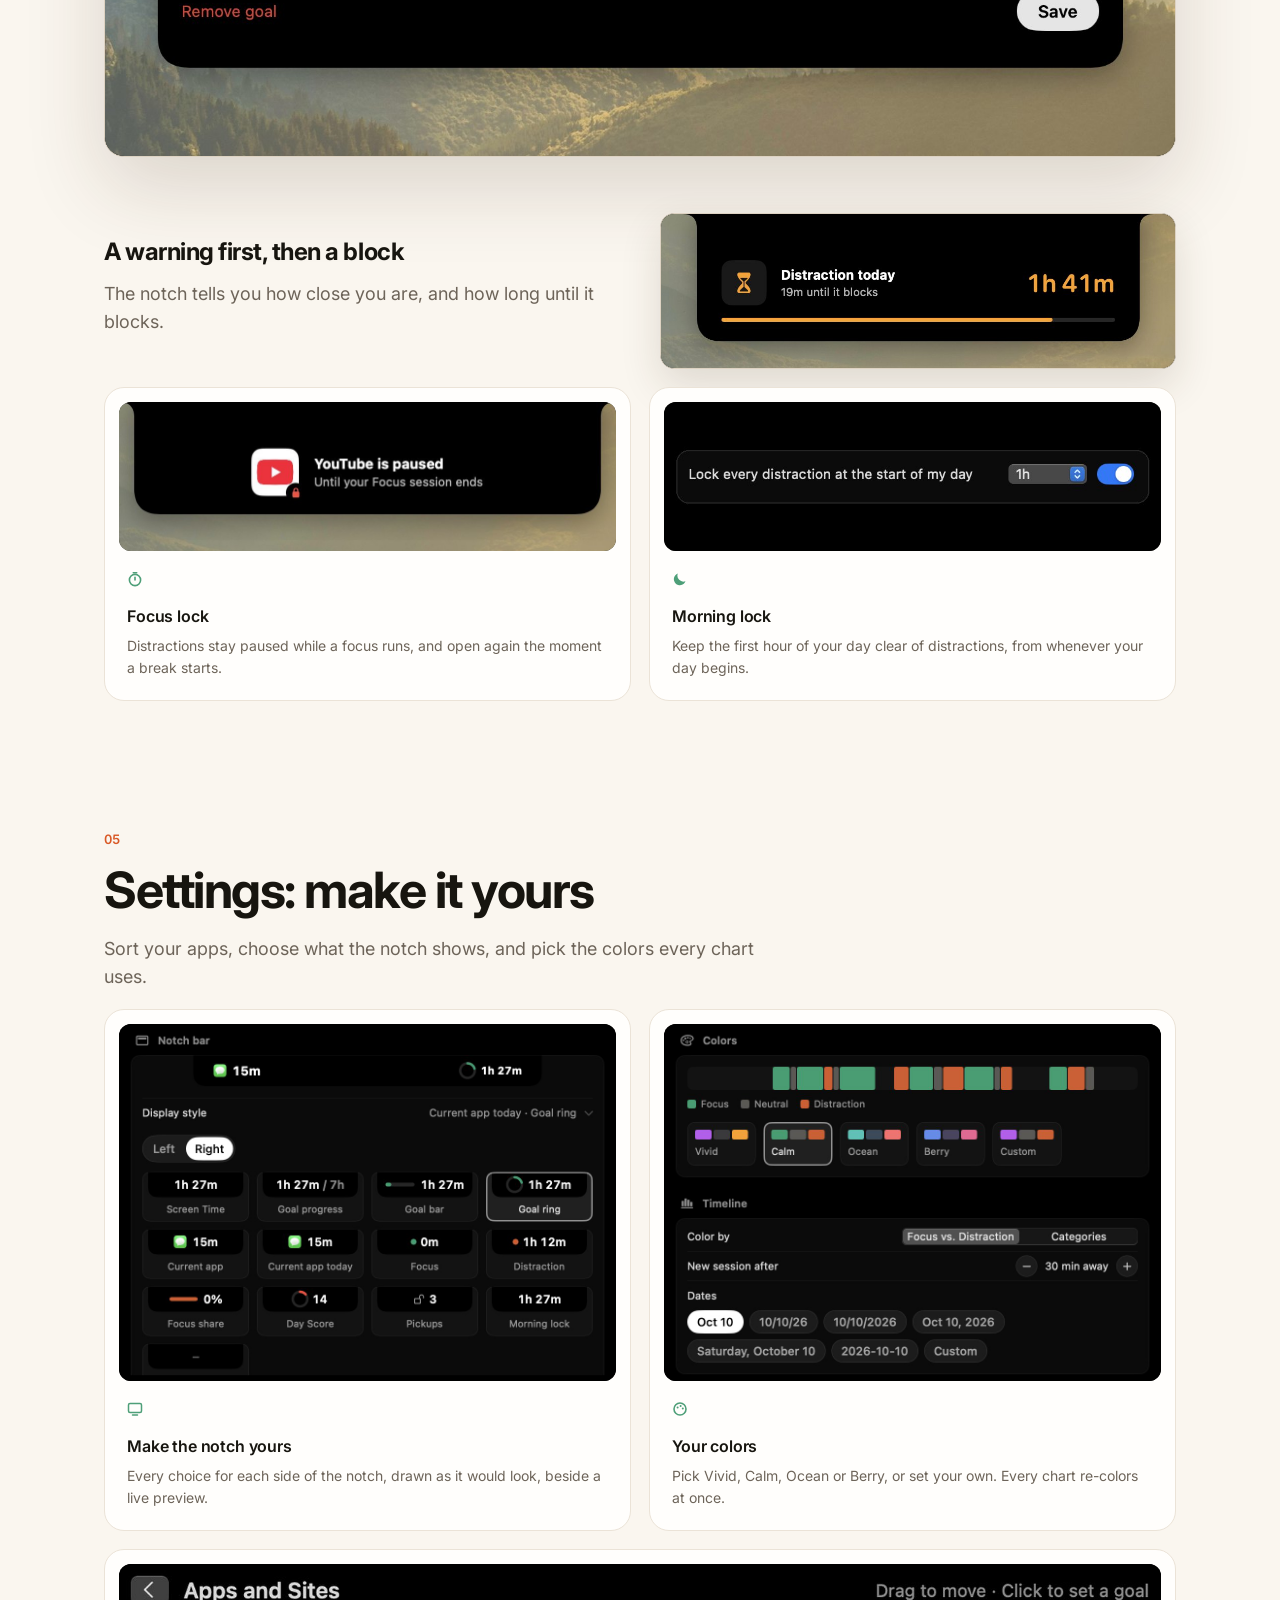
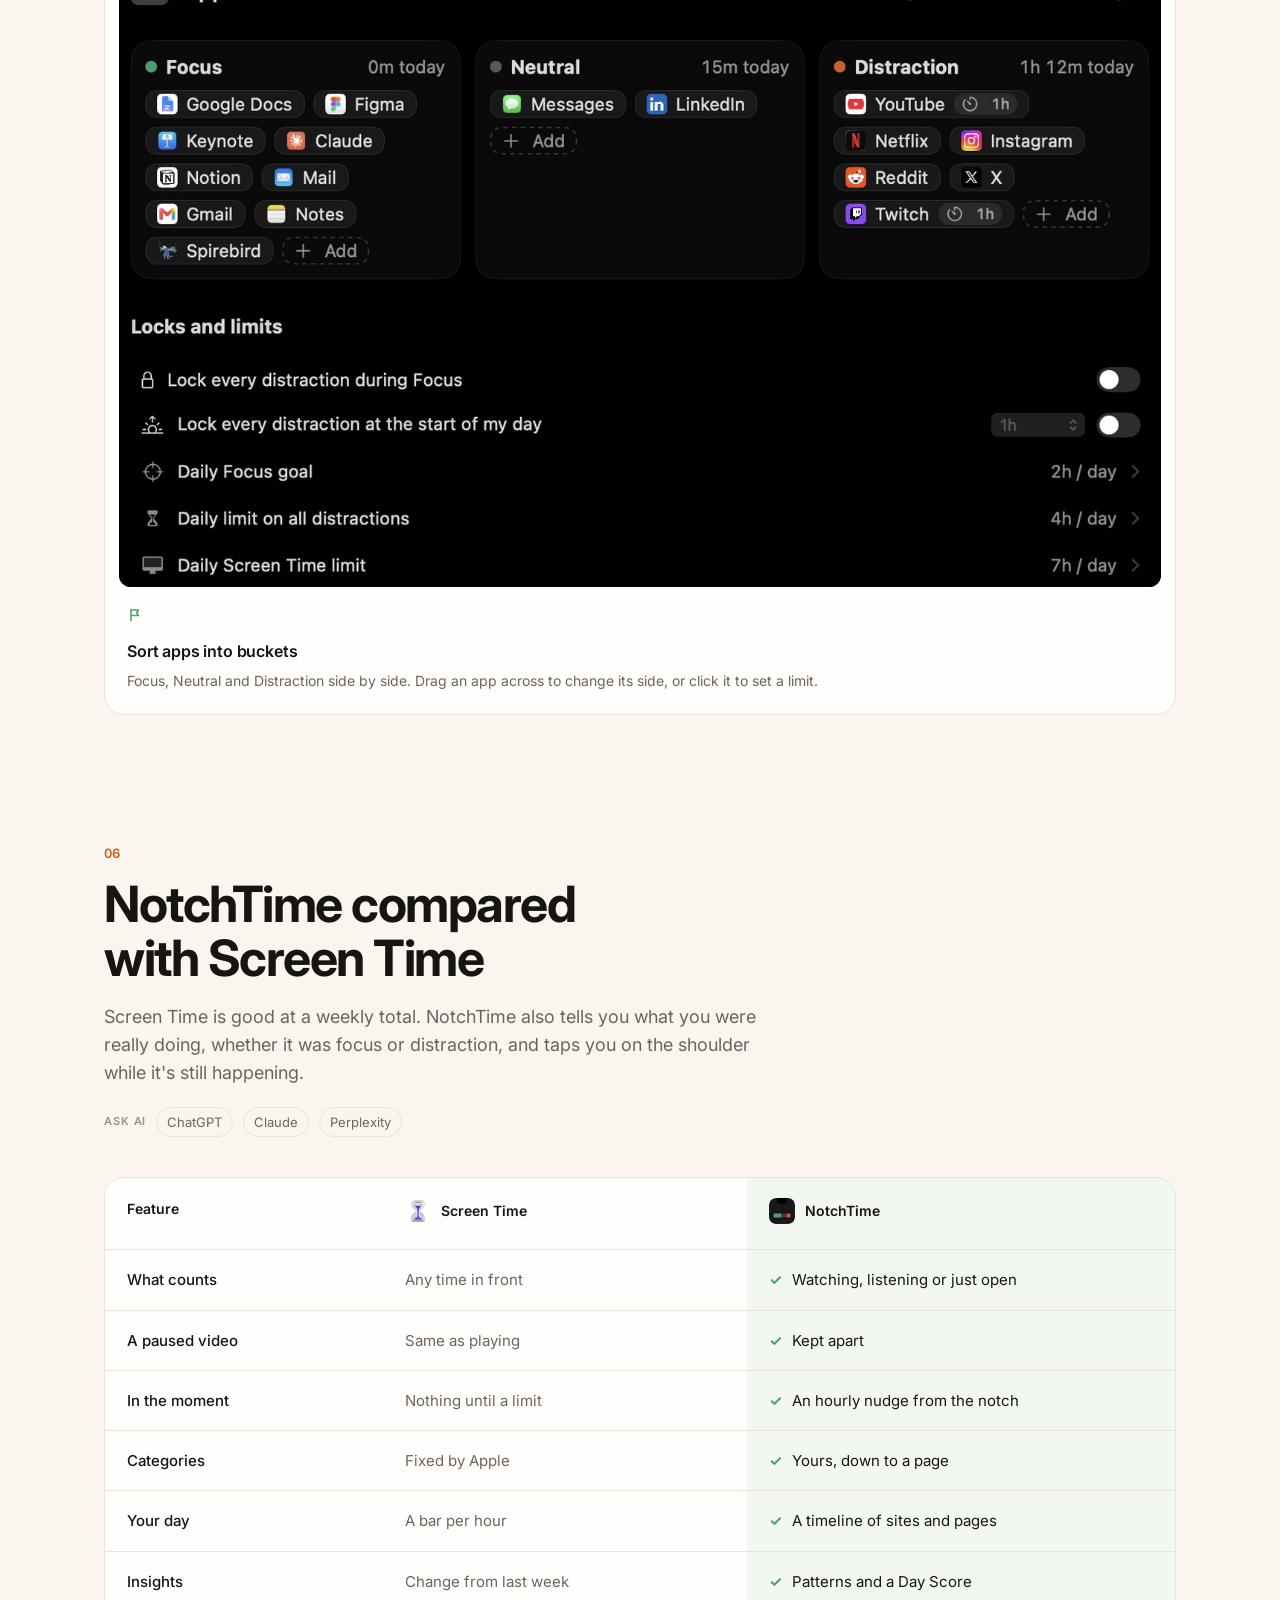
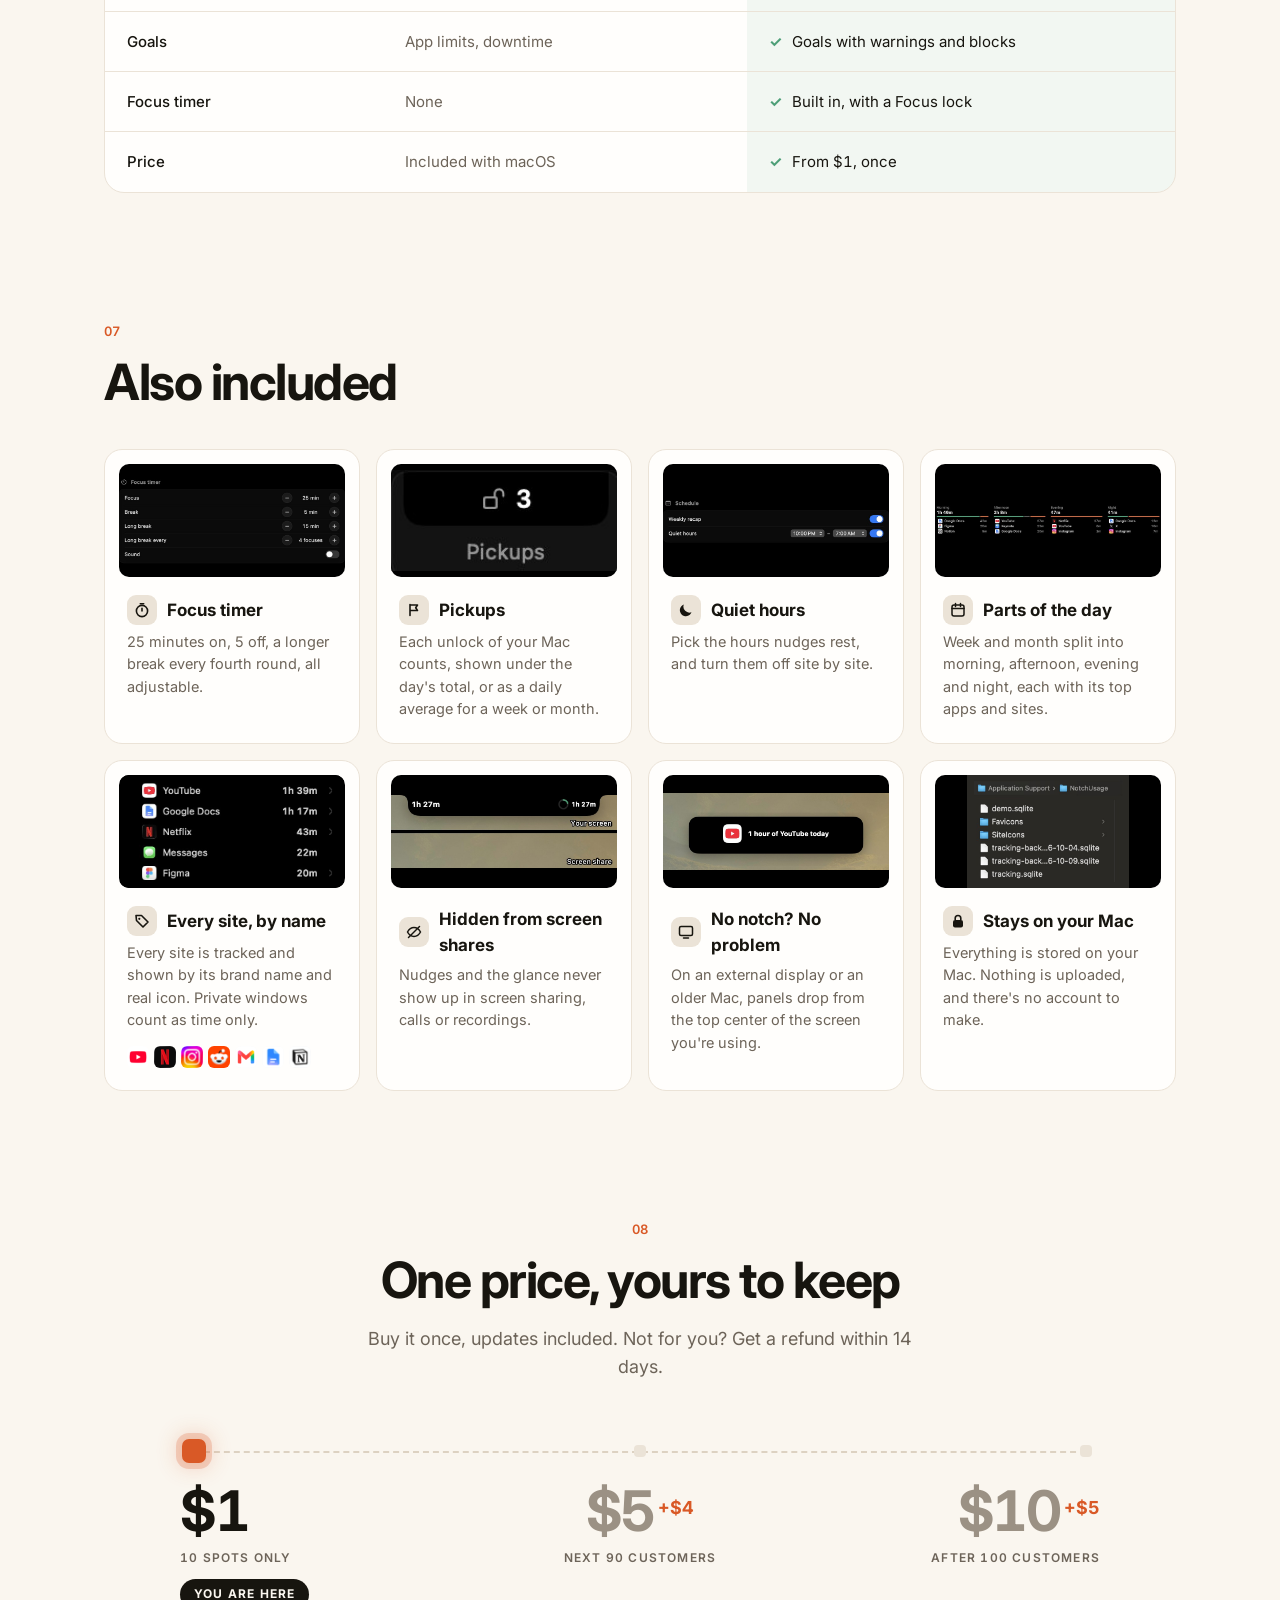
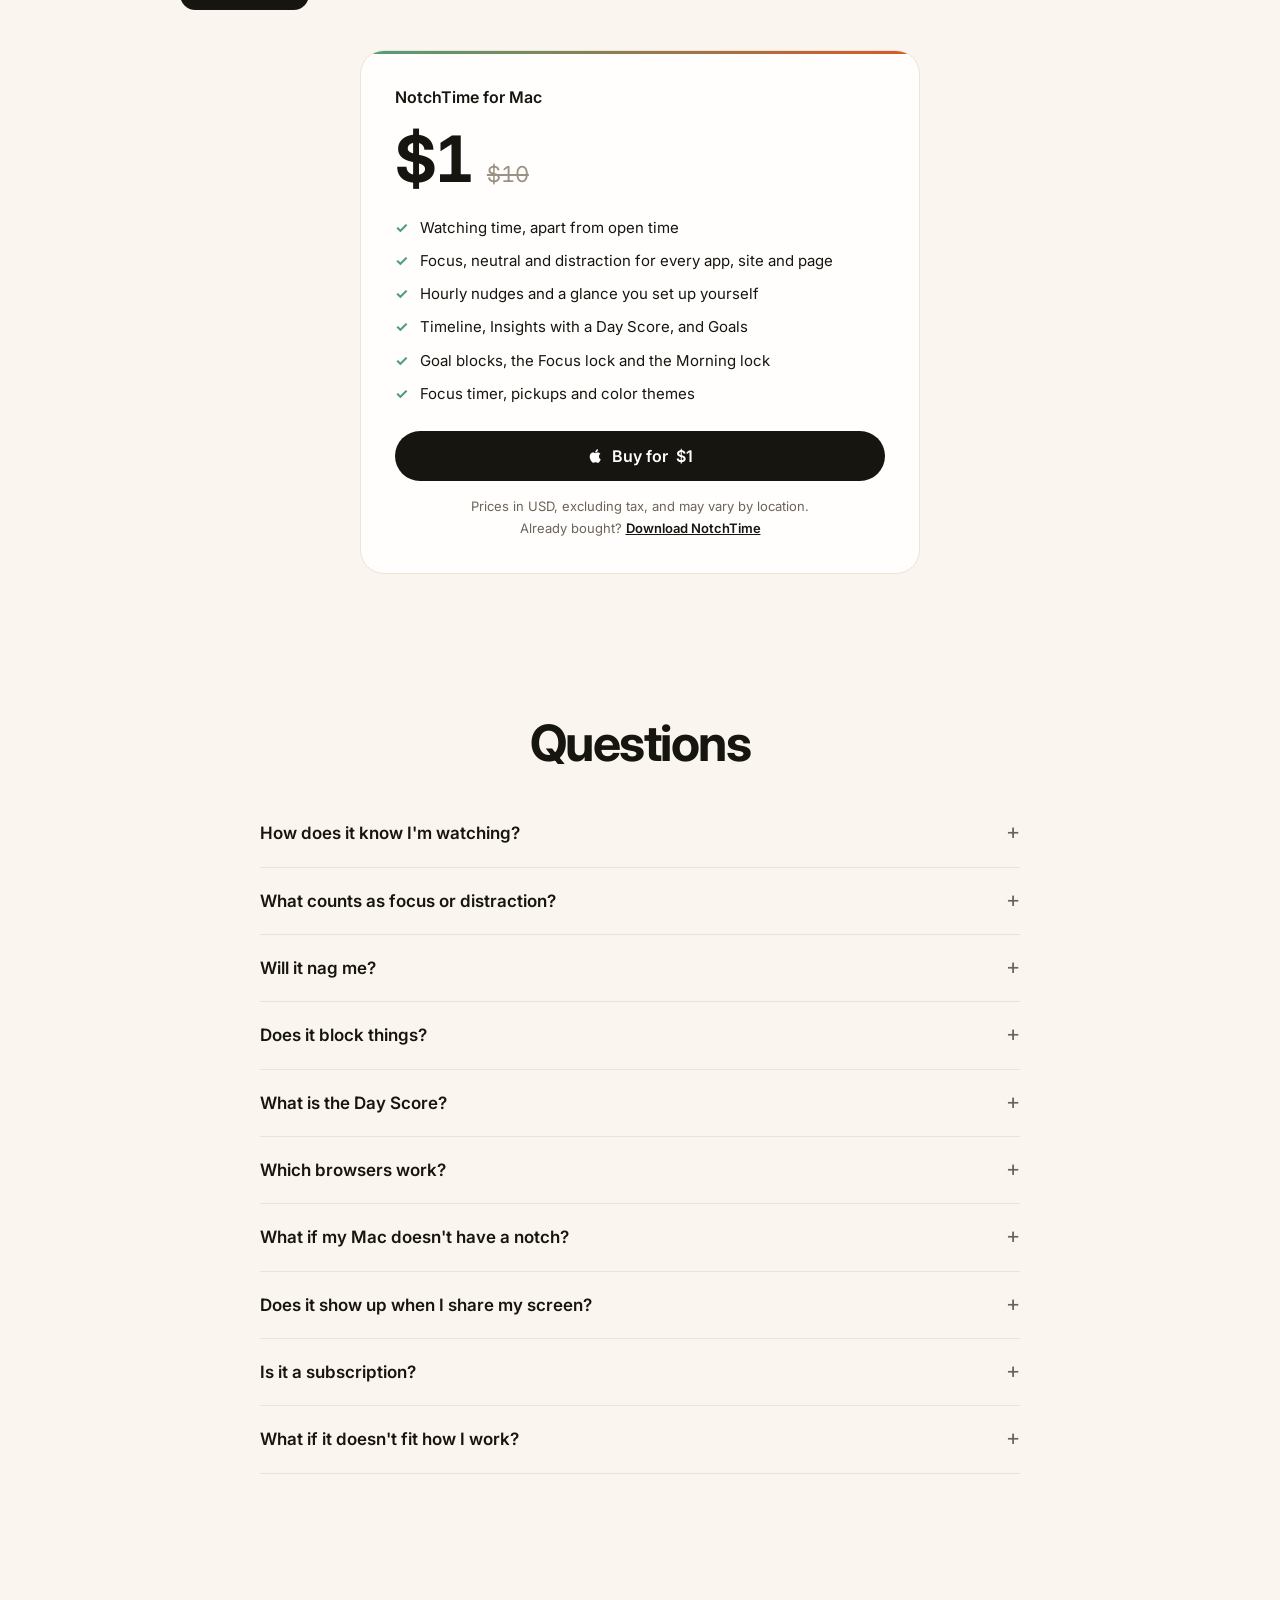
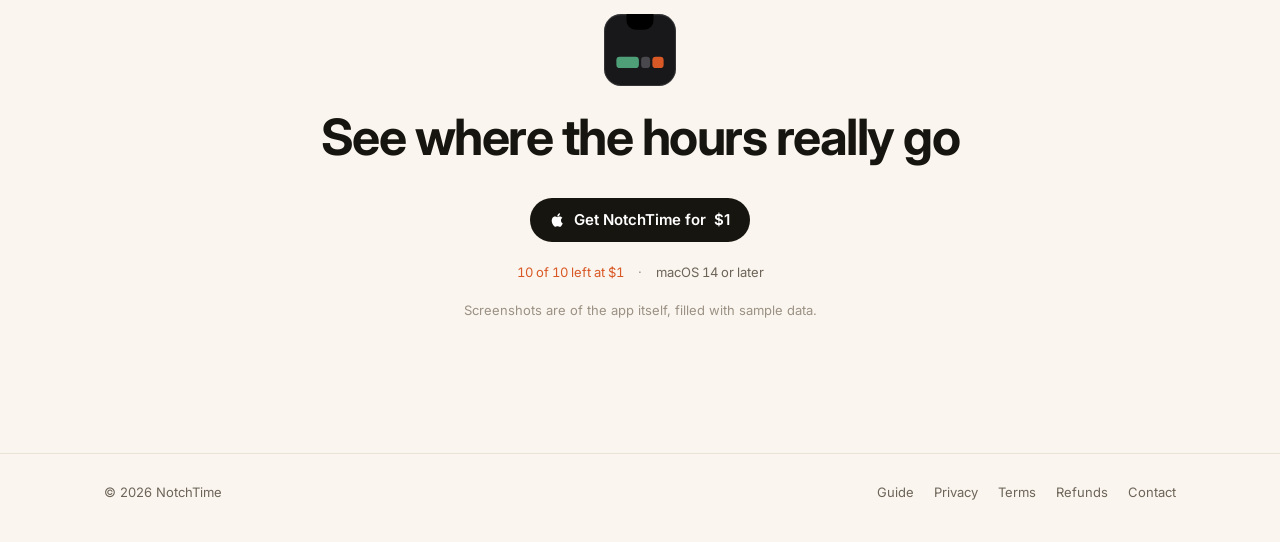
==== commit 79c82f46: "Price ladder to $10, per-tier checkout links, guide page, new shots Co-Authored-By: Claude Opus 5.5 " ====
--- a/index.html
+++ b/index.html
@@ -3,8 +3,8 @@
 <head>
 <meta charset="utf-8">
 <meta name="viewport" content="width=device-width, initial-scale=1">
-<title>NotchUsage: The Screen Time Alternative for Mac</title>
-<meta name="description" content="NotchUsage knows when you're actually watching, not just when a tab is open. Focus, neutral and distraction for every app and site, a quiet nudge from the notch every hour, goals that can lock distractions, and a calm look back at your day.">
+<title>NotchTime: The Screen Time Alternative for Mac</title>
+<meta name="description" content="NotchTime knows when you're actually watching, not just when a tab is open. Focus, neutral and distraction for every app and site, a quiet nudge from the notch every hour, goals that can lock distractions, and a calm look back at your day.">
 <link rel="icon" href="data:image/svg+xml,%3Csvg xmlns='http://www.w3.org/2000/svg' viewBox='0 0 64 64'%3E%3Crect width='64' height='64' rx='15' fill='%2318181b'/%3E%3Cpath d='M20 0h24v6a8 8 0 0 1-8 8h-8a8 8 0 0 1-8-8z' fill='%23000'/%3E%3Crect x='12' y='40' width='18' height='8' rx='3' fill='%23199E70'/%3E%3Crect x='32' y='40' width='8' height='8' rx='3' fill='%2348484d'/%3E%3Crect x='42' y='40' width='10' height='8' rx='3' fill='%23D95926'/%3E%3C/svg%3E">
 <link rel="preconnect" href="https://fonts.googleapis.com">
 <link rel="preconnect" href="https://fonts.gstatic.com" crossorigin>
@@ -200,10 +200,10 @@
 .feat h4 .ic { width: 30px; height: 30px; border-radius: 9px; display: grid; place-items: center; background: var(--surface-3); flex: none; }
 .feat h4 .ic svg { width: 16px; height: 16px; color: var(--text); }
 .feat p { margin: 0; color: var(--muted); font-size: 14.5px; }
-.icon-row { display: flex; flex-wrap: wrap; gap: 6px; margin-top: 14px; }
+.icon-row { display: flex; flex-wrap: wrap; gap: 5px; margin-top: 14px; }
 .fshot { position: relative; aspect-ratio: 2 / 1; margin: -8px -8px 18px; border-radius: 10px; background: #000; overflow: hidden; }
 .fshot img { position: absolute; inset: 0; width: 100%; height: 100%; object-fit: contain; }
-.icon-row img { width: 24px; height: 24px; border-radius: 6px; }
+.icon-row img { width: 22px; height: 22px; border-radius: 6px; }
 
 /* pricing */
 .price-card { max-width: 560px; margin: 40px auto 0; padding: 34px; text-align: left; border-radius: 24px; background: var(--surface); border: 1px solid var(--border); position: relative; overflow: hidden; }
@@ -232,7 +232,8 @@
 .checks li { display: flex; gap: 12px; }
 .checks li::before { content: "✓"; color: var(--c-focus); font-weight: 700; }
 .price-card .btn { width: 100%; justify-content: center; height: 50px; font-size: 16px; }
-.fine { font-size: 13px; color: var(--muted); text-align: center; margin-top: 14px; }
+.fine { font-size: 13px; color: var(--muted); text-align: center; margin-top: 14px; line-height: 1.7; }
+.fine a { color: var(--text); font-weight: 600; }
 
 /* faq */
 .faq { max-width: 760px; margin: 30px auto 0; }
@@ -308,16 +309,17 @@
 
 <header class="nav">
   <div class="wrap">
-    <a class="brand" href="#top"><svg><use href="#logo"/></svg>NotchUsage</a>
+    <a class="brand" href="#top"><svg><use href="#logo"/></svg>NotchTime</a>
     <nav class="nav-links">
       <a href="#glance">Features</a>
       <a href="#compare">Compare</a>
       <a href="#pricing">Pricing</a>
       <a href="#faq">FAQ</a>
+      <a href="guide.html">Guide</a>
     </nav>
     <div class="nav-right">
       <!-- TODO: link to the Dodo Payments checkout -->
-      <a class="btn btn-primary" href="#pricing"><svg><use href="#i-apple"/></svg><span class="lbl-long">Get NotchUsage ·</span> <span data-price>$1</span></a>
+      <a class="btn btn-primary" href="#pricing"><svg><use href="#i-apple"/></svg><span class="lbl-long">Get NotchTime ·</span> <span data-price>$1</span></a>
     </div>
   </div>
 </header>
@@ -326,9 +328,9 @@
   <!-- ============ HERO ============ -->
   <div class="hero wrap">
     <h1 class="rv">The <img class="inline-icon" src="assets/ScreenTimeIcon.png" alt=""> Screen&nbsp;Time alternative for Mac</h1>
-    <p class="lede rv">NotchUsage knows when you're actually watching, not just when a tab is open. It sorts every minute into focus, neutral and distraction, and nudges you from the notch while it's still happening.</p>
+    <p class="lede rv">NotchTime knows when you're actually watching, not just when a tab is open. It sorts every minute into focus, neutral and distraction, and nudges you from the notch while it's still happening.</p>
     <div class="cta-row rv">
-      <a class="btn btn-primary" href="#pricing"><svg><use href="#i-apple"/></svg>Get NotchUsage for <span data-price>$1</span></a>
+      <a class="btn btn-primary" href="#pricing"><svg><use href="#i-apple"/></svg>Get NotchTime for <span data-price>$1</span></a>
       <a class="btn btn-ghost" href="#glance">See what it does</a>
     </div>
     <div class="meta rv num">
@@ -339,7 +341,7 @@
 
     <div class="demo rv" id="demo">
       <div class="shot stage" id="stage" aria-live="polite">
-        <img class="on" data-frame="day" src="assets/shots/day.jpg" width="1623" height="1000" alt="The NotchUsage panel grown out of the notch, showing a day: 6h 9m of screen time, a timeline strip colored focus and distraction, and the top apps and sites.">
+        <img class="on" data-frame="day" src="assets/shots/day.jpg" width="1623" height="1000" alt="The NotchTime panel grown out of the notch, showing a day: 6h 9m of screen time, a timeline strip colored focus and distraction, and the top apps and sites.">
         <img data-frame="week" src="assets/shots/week.jpg" width="1623" height="1000" alt="The week view: 5h 22m a day, seven day lanes colored by focus and distraction, and parts of the day.">
         <img data-frame="month" src="assets/shots/month.jpg" width="1623" height="1000" alt="The month view: a grid with a square per day since tracking began.">
         <img data-frame="insights" src="assets/shots/insights.jpg" width="1623" height="1000" alt="The Insights page: focus and distraction a day, a Day Score of 74, and five patterns.">
@@ -443,7 +445,7 @@
       </div>
       <div class="bento b2">
         <figure class="bcard rv"><div class="bimg short"><img src="assets/shots/card-focus-lock.jpg" width="1000" height="300" alt="A notch message: YouTube is paused until your Focus session ends." loading="lazy"></div><figcaption><svg class="bic"><use href="#i-timer"/></svg><h4>Focus lock</h4><p>Distractions stay paused while a focus runs, and open again the moment a break starts.</p></figcaption></figure>
-        <figure class="bcard rv"><div class="bimg short"><img src="assets/shots/card-morning-lock.jpg" width="1000" height="300" alt="A notch message: YouTube is paused until 9:42 AM, the start of your day." loading="lazy"></div><figcaption><svg class="bic"><use href="#i-moon"/></svg><h4>Morning lock</h4><p>Keep the first hour of your day clear of distractions, from whenever your day begins.</p></figcaption></figure>
+        <figure class="bcard rv"><div class="bimg short"><img src="assets/shots/card-morning-lock.jpg" width="808" height="242" alt="The Morning lock setting: Lock every distraction at the start of my day, for 1 hour, switched on." loading="lazy"></div><figcaption><svg class="bic"><use href="#i-moon"/></svg><h4>Morning lock</h4><p>Keep the first hour of your day clear of distractions, from whenever your day begins.</p></figcaption></figure>
       </div>
     </div>
   </section>
@@ -471,15 +473,15 @@
     <div class="wrap">
       <div class="head rv">
         <div class="kicker">06</div>
-        <h2>NotchUsage compared with Screen&nbsp;Time</h2>
+        <h2>NotchTime compared with Screen&nbsp;Time</h2>
         <div class="prose">
-          <p>Screen Time is good at a weekly total. NotchUsage also tells you what you were really doing, whether it was focus or distraction, and taps you on the shoulder while it's still happening.</p>
+          <p>Screen Time is good at a weekly total. NotchTime also tells you what you were really doing, whether it was focus or distraction, and taps you on the shoulder while it's still happening.</p>
         </div>
         <div class="ask">
           <span class="lbl">Ask AI</span>
-          <a href="https://chatgpt.com/?q=Compare%20NotchUsage%20with%20Apple%20Screen%20Time%20on%20Mac" target="_blank" rel="noopener">ChatGPT</a>
-          <a href="https://claude.ai/new?q=Compare%20NotchUsage%20with%20Apple%20Screen%20Time%20on%20Mac" target="_blank" rel="noopener">Claude</a>
-          <a href="https://www.perplexity.ai/search?q=Compare%20NotchUsage%20with%20Apple%20Screen%20Time%20on%20Mac" target="_blank" rel="noopener">Perplexity</a>
+          <a href="https://chatgpt.com/?q=Compare%20NotchTime%20with%20Apple%20Screen%20Time%20on%20Mac" target="_blank" rel="noopener">ChatGPT</a>
+          <a href="https://claude.ai/new?q=Compare%20NotchTime%20with%20Apple%20Screen%20Time%20on%20Mac" target="_blank" rel="noopener">Claude</a>
+          <a href="https://www.perplexity.ai/search?q=Compare%20NotchTime%20with%20Apple%20Screen%20Time%20on%20Mac" target="_blank" rel="noopener">Perplexity</a>
         </div>
       </div>
       <div class="table-wrap rv">
@@ -488,7 +490,7 @@
             <tr>
               <th>Feature</th>
               <th><span><img src="assets/ScreenTimeIcon.png" alt="">Screen Time</span></th>
-              <th><span><svg><use href="#logo"/></svg>NotchUsage</span></th>
+              <th><span><svg><use href="#logo"/></svg>NotchTime</span></th>
             </tr>
           </thead>
           <tbody>
@@ -515,17 +517,17 @@
         <h2>Also included</h2>
       </div>
       <div class="grid">
-        <div class="card feat rv"><div class="fshot"><img src="assets/shots/mini-focus.jpg" alt="Focus timer settings: 25 minutes of focus, 5 minute breaks, a 15 minute break every 4 focuses." loading="lazy"></div><h4><span class="ic"><svg><use href="#i-timer"/></svg></span>Focus timer</h4><p>25 minutes on, 5 off, a longer break every fourth round, all adjustable. The notch says what's next.</p></div>
+        <div class="card feat rv"><div class="fshot"><img src="assets/shots/mini-focus.jpg" alt="Focus timer settings: 25 minutes of focus, 5 minute breaks, a 15 minute break every 4 focuses." loading="lazy"></div><h4><span class="ic"><svg><use href="#i-timer"/></svg></span>Focus timer</h4><p>25 minutes on, 5 off, a longer break every fourth round, all adjustable.</p></div>
         <div class="card feat rv"><div class="fshot"><img src="assets/shots/mini-pickups.jpg" alt="The Pickups tile for the notch: 3 pickups today." loading="lazy"></div><h4><span class="ic"><svg><use href="#i-hand"/></svg></span>Pickups</h4><p>Each unlock of your Mac counts, shown under the day's total, or as a daily average for a week or month.</p></div>
         <div class="card feat rv"><div class="fshot"><img src="assets/shots/mini-quiet.jpg" alt="Notification settings: nudges for distraction, YouTube, Twitch and X, the weekly recap, and quiet hours from 10 PM to 7 AM." loading="lazy"></div><h4><span class="ic"><svg><use href="#i-moon"/></svg></span>Quiet hours</h4><p>Pick the hours nudges rest, and turn them off site by site.</p></div>
         <div class="card feat rv"><div class="fshot"><img src="assets/shots/mini-parts.jpg" alt="Morning, afternoon, evening and night for a week, each with its top apps and sites." loading="lazy"></div><h4><span class="ic"><svg><use href="#i-cal"/></svg></span>Parts of the day</h4><p>Week and month split into morning, afternoon, evening and night, each with its top apps and sites.</p></div>
-        <div class="card feat rv">
+        <div class="card feat rv"><div class="fshot"><img src="assets/shots/mini-sites.jpg" alt="Apps and sites by name and icon: YouTube 1h 39m, Google Docs 1h 17m, Netflix 43m, Messages 22m, Figma 20m." loading="lazy"></div>
           <h4><span class="ic"><svg><use href="#i-tag"/></svg></span>Every site, by name</h4><p>Every site is tracked and shown by its brand name and real icon. Private windows count as time only.</p>
-          <div class="icon-row"><img src="assets/YouTubeIcon.png" alt="YouTube"><img src="assets/NetflixIcon.png" alt="Netflix"><img src="assets/InstagramIcon.png" alt="Instagram"><img src="assets/RedditIcon.png" alt="Reddit"><img src="assets/GmailIcon.png" alt="Gmail"><img src="assets/GoogleDocsIcon.png" alt="Google Docs"><img src="assets/NotionIcon.png" alt="Notion"><img src="assets/FigmaIcon.png" alt="Figma"></div>
+          <div class="icon-row"><img src="assets/YouTubeIcon.png" alt="YouTube"><img src="assets/NetflixIcon.png" alt="Netflix"><img src="assets/InstagramIcon.png" alt="Instagram"><img src="assets/RedditIcon.png" alt="Reddit"><img src="assets/GmailIcon.png" alt="Gmail"><img src="assets/GoogleDocsIcon.png" alt="Google Docs"><img src="assets/NotionIcon.png" alt="Notion"></div>
         </div>
         <div class="card feat rv"><div class="fshot"><img src="assets/shots/mini-share.jpg" alt="The glance beside the notch on your screen, and the same spot in a screen share with nothing there." loading="lazy"></div><h4><span class="ic"><svg><use href="#i-eye"/></svg></span>Hidden from screen shares</h4><p>Nudges and the glance never show up in screen sharing, calls or recordings.</p></div>
         <div class="card feat rv"><div class="fshot"><img src="assets/shots/mini-nonotch.jpg" alt="On a screen without a notch, a nudge drops from the top center: 1 hour of YouTube today." loading="lazy"></div><h4><span class="ic"><svg><use href="#i-display"/></svg></span>No notch? No problem</h4><p>On an external display or an older Mac, panels drop from the top center of the screen you're using.</p></div>
-        <div class="card feat rv"><div class="fshot"><img src="assets/shots/mini-local.jpg" alt="The NotchUsage folder in Application Support on your Mac, with tracking.sqlite and the site icons." loading="lazy"></div><h4><span class="ic"><svg><use href="#i-lock"/></svg></span>Stays on your Mac</h4><p>Everything is stored on your Mac. Nothing is uploaded, and there's no account to make.</p></div>
+        <div class="card feat rv"><div class="fshot"><img src="assets/shots/mini-local.jpg" alt="The NotchTime folder in Application Support on your Mac, with tracking.sqlite and the site icons." loading="lazy"></div><h4><span class="ic"><svg><use href="#i-lock"/></svg></span>Stays on your Mac</h4><p>Everything is stored on your Mac. Nothing is uploaded, and there's no account to make.</p></div>
       </div>
     </div>
   </section>
@@ -540,8 +542,8 @@
       </div>
       <div class="ladder rv" id="ladder"></div>
       <div class="price-card rv">
-        <div style="font-weight:600">NotchUsage for Mac</div>
-        <div class="price-row"><span class="price num" data-price>$1</span><span class="was num">$9.99</span></div>
+        <div style="font-weight:600">NotchTime for Mac</div>
+        <div class="price-row"><span class="price num" data-price>$1</span><span class="was num">$10</span></div>
         <ul class="checks">
           <li>Watching time, apart from open time</li>
           <li>Focus, neutral and distraction for every app, site and page</li>
@@ -551,8 +553,8 @@
           <li>Focus timer, pickups and color themes</li>
         </ul>
         <!-- TODO: link to the Dodo Payments checkout -->
-        <a class="btn btn-primary" href="#pricing"><svg><use href="#i-apple"/></svg>Buy for <span data-price>$1</span></a>
-        <div class="fine">One-time payment · 14-day refund, no questions · macOS 14 or later</div>
+        <a class="btn btn-primary" href="#pricing" data-buy><svg><use href="#i-apple"/></svg>Buy for <span data-price>$1</span></a>
+        <div class="fine">Prices in USD, excluding tax, and may vary by location.<br>Already bought? <a href="https://github.com/tylernam96/notch-screen-time-releases/releases/latest">Download NotchTime</a></div>
       </div>
     </div>
   </section>
@@ -570,6 +572,7 @@
         <details><summary>Which browsers work?</summary><p>Safari, Chrome, Arc, Brave and Edge. Firefox isn't supported because it doesn't let other apps read its tabs. Time in every other app is tracked without any permission.</p></details>
         <details><summary>What if my Mac doesn't have a notch?</summary><p>Panels drop from the top center of the active screen instead, and ⌃⌥⌘N opens the analysis from anywhere.</p></details>
         <details><summary>Does it show up when I share my screen?</summary><p>No. Nudges and the glance are hidden from screen sharing and recordings.</p></details>
+        <details><summary>Is it a subscription?</summary><p>No. One payment, lifetime access, updates included. There is no account to create and nothing to renew.</p></details>
         <details><summary>What if it doesn't fit how I work?</summary><p>Email within 14 days of buying and we'll refund it, no questions asked.</p></details>
       </div>
     </div>
@@ -579,7 +582,7 @@
     <div class="wrap rv">
       <svg width="72" height="72" style="margin:0 auto 24px;display:block"><use href="#logo"/></svg>
       <h2>See where the hours really go</h2>
-      <div class="cta-row"><a class="btn btn-primary" href="#pricing"><svg><use href="#i-apple"/></svg>Get NotchUsage for <span data-price>$1</span></a></div>
+      <div class="cta-row"><a class="btn btn-primary" href="#pricing"><svg><use href="#i-apple"/></svg>Get NotchTime for <span data-price>$1</span></a></div>
       <div class="meta num"><span class="hot" data-seats-text></span><span>macOS 14 or later</span></div>
       <p class="note">Screenshots are of the app itself, filled with sample data.</p>
     </div>
@@ -588,13 +591,14 @@
 
 <footer>
   <div class="wrap">
-    <span>© 2026 NotchUsage</span>
+    <span>© 2026 NotchTime</span>
     <nav aria-label="Legal">
+      <a href="guide.html">Guide</a>
       <a href="privacy.html">Privacy</a>
       <a href="terms.html">Terms</a>
       <a href="refunds.html">Refunds</a>
-      <!-- TODO(ship): replace support@notchusage.example with the real support address (search the repo for it). -->
-      <a href="mailto:support@notchusage.example">Contact</a>
+      <!-- TODO(ship): replace support@notchtime.example with the real support address (search the repo for it). -->
+      <a href="mailto:support@notchtime.example">Contact</a>
     </nav>
   </div>
 </footer>
@@ -603,14 +607,21 @@
 document.documentElement.classList.add('js');
 
 /* ---------------- pricing ---------------- */
-// Launch pricing: the first 10 buyers pay $1, the next 100 $4.99, then $9.99. Update SOLD by hand as copies sell.
+// Launch pricing: the first 10 customers pay $1, the next 90 $5, then $10. Update SOLD by hand as copies sell.
+// Each tier's checkout link carries its Dodo discount code (90% off, then 50% off, then none).
+// TODO(ship): the three Dodo checkout links. Until a tier has one, its Buy button stays on #pricing.
 const SOLD = 0;
-const TIERS = [{ price: 1, seats: 10 }, { price: 4.99, seats: 100 }, { price: 9.99 }];
+const TIERS = [
+  { price: 1, seats: 10, checkout: '' },
+  { price: 5, seats: 90, checkout: '' },
+  { price: 10, checkout: '' },
+];
 const money = p => '$' + (Number.isInteger(p) ? p : p.toFixed(2));
 let tierStart = 0, tierNow = TIERS.length - 1;
 for (let i = 0; i < TIERS.length - 1; i++) { if (SOLD < tierStart + TIERS[i].seats) { tierNow = i; break; } tierStart += TIERS[i].seats; }
 const tier = TIERS[tierNow], soldInTier = SOLD - tierStart;
 document.querySelectorAll('[data-price]').forEach(el => el.textContent = money(tier.price));
+if (tier.checkout) document.querySelectorAll('[data-buy]').forEach(el => el.href = tier.checkout);
 document.querySelectorAll('[data-seats-text]').forEach(el => {
   if (tier.seats) el.textContent = `${tier.seats - soldInTier} of ${tier.seats} left at ${money(tier.price)}`; else el.remove();
 });
@@ -621,7 +632,7 @@
     const before = TIERS.slice(0, i).reduce((n, x) => n + x.seats, 0);
     if (!t.seats) return `After ${before} customers`;
     if (i === tierNow) return `${t.seats} spots only${soldInTier ? ` · <b>${soldInTier} already bought</b>` : ''}`;
-    return i === 0 ? `First ${t.seats} buyers` : `Next ${t.seats} buyers`;
+    return i === 0 ? `First ${t.seats} customers` : `Next ${t.seats} customers`;
   };
   document.getElementById('ladder').innerHTML =
     `<div class="rail"><div class="fill" style="width:${fill}%"></div>${TIERS.map((t, i) => `<i class="stop ${i < tierNow ? 'past' : i === tierNow ? 'now' : ''}" style="left:${pos(i)}%"></i>`).join('')}</div>
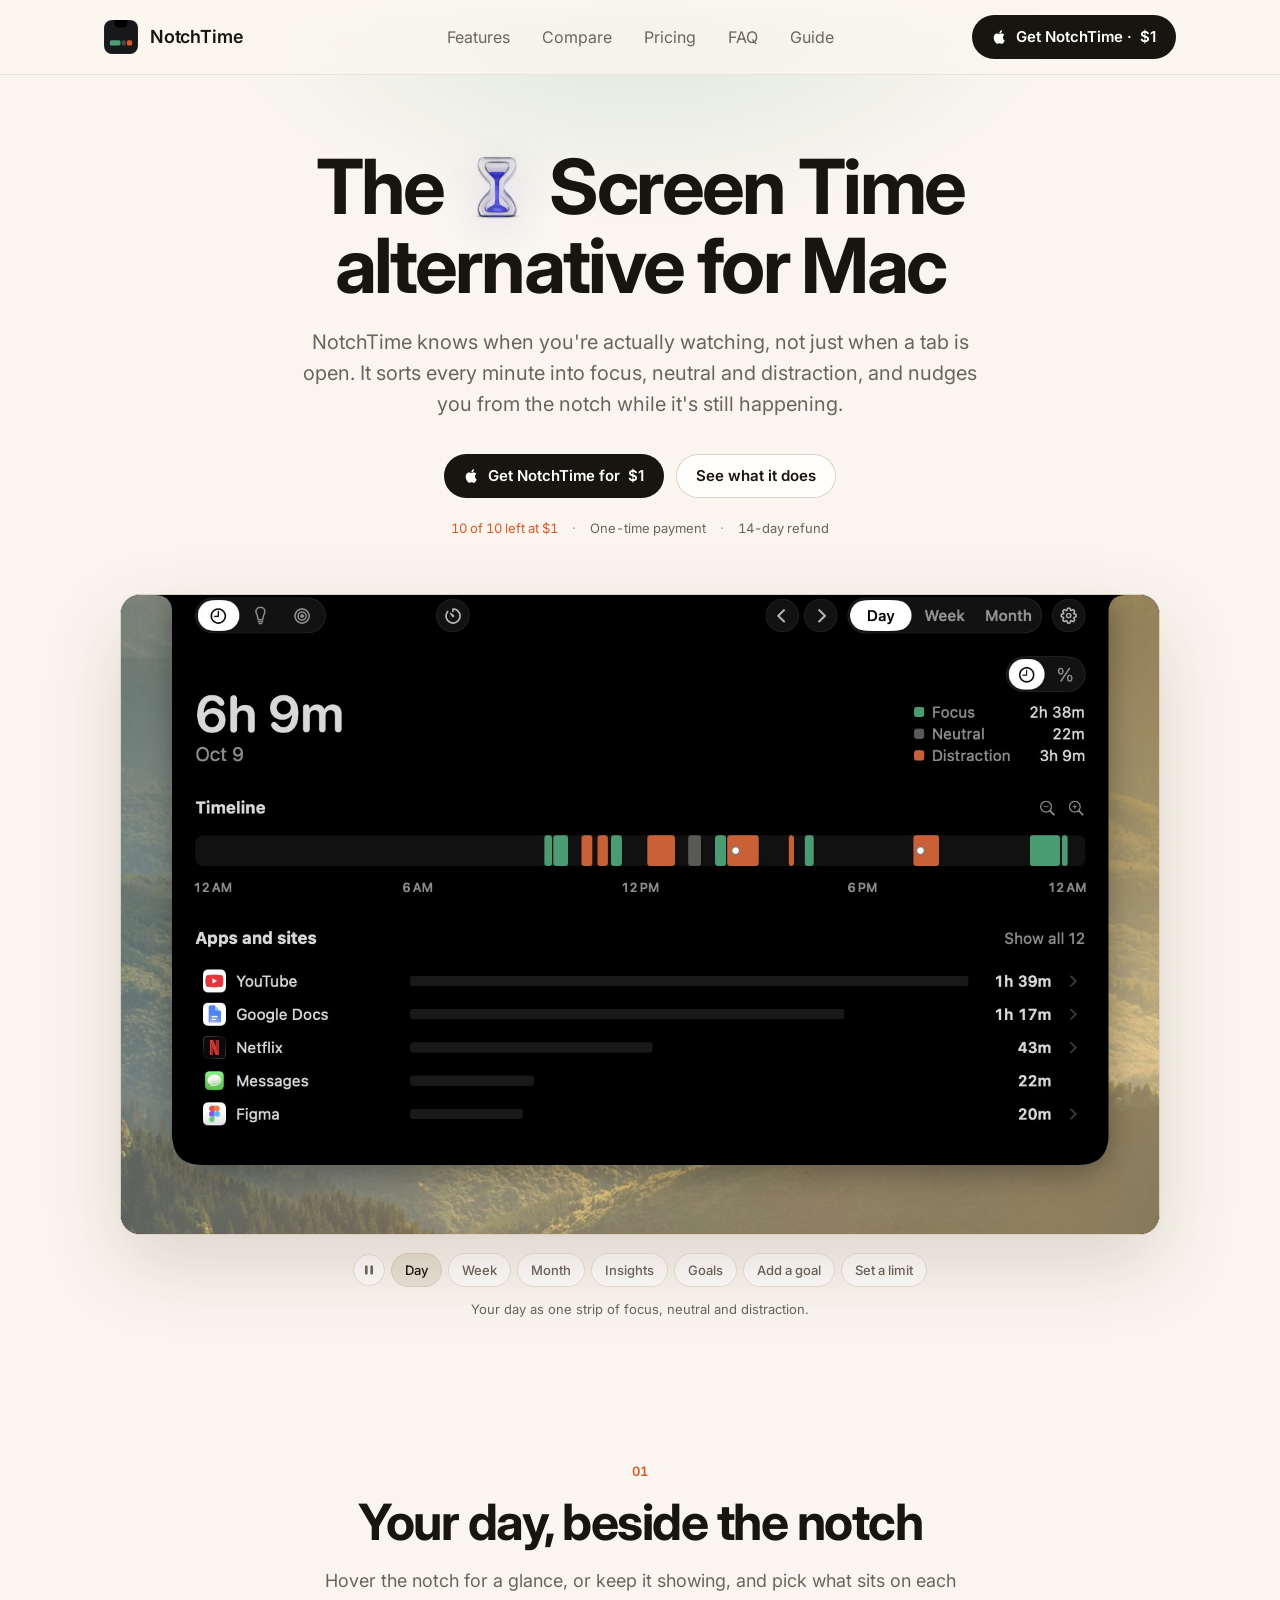
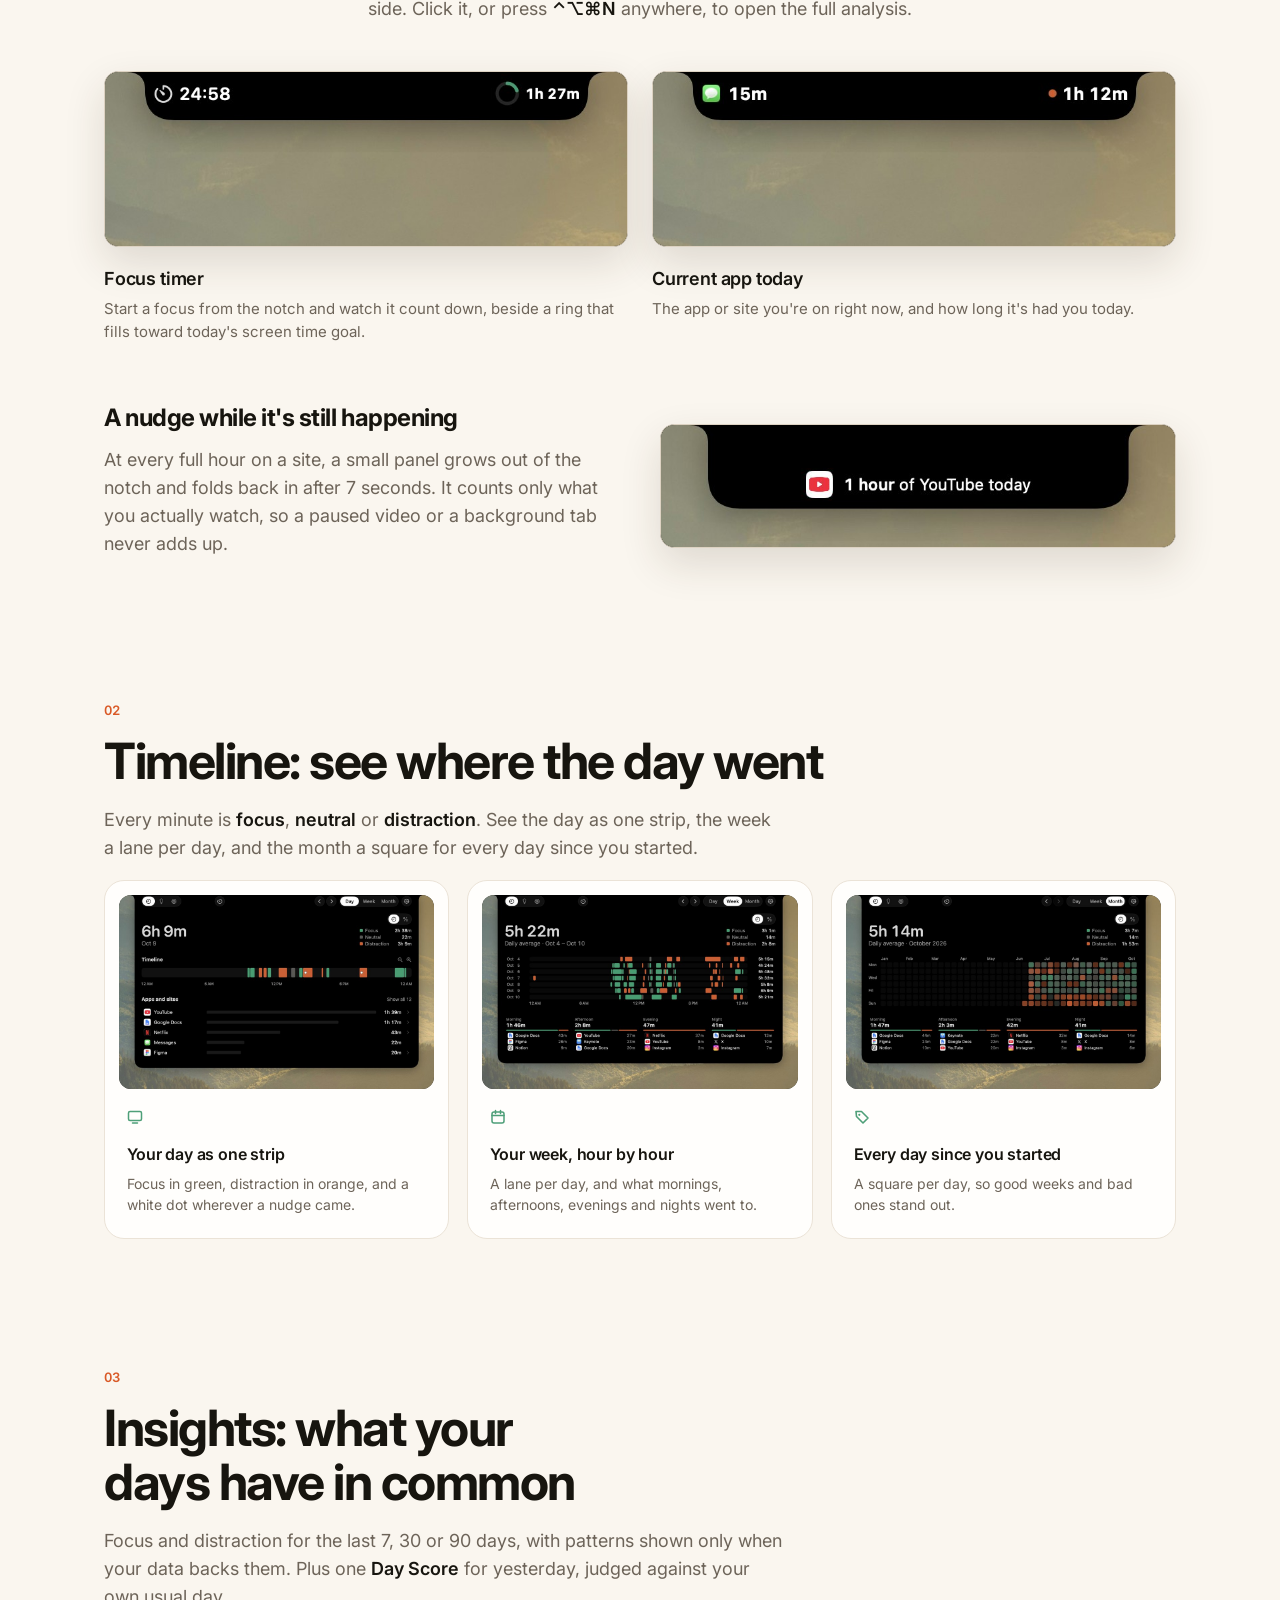
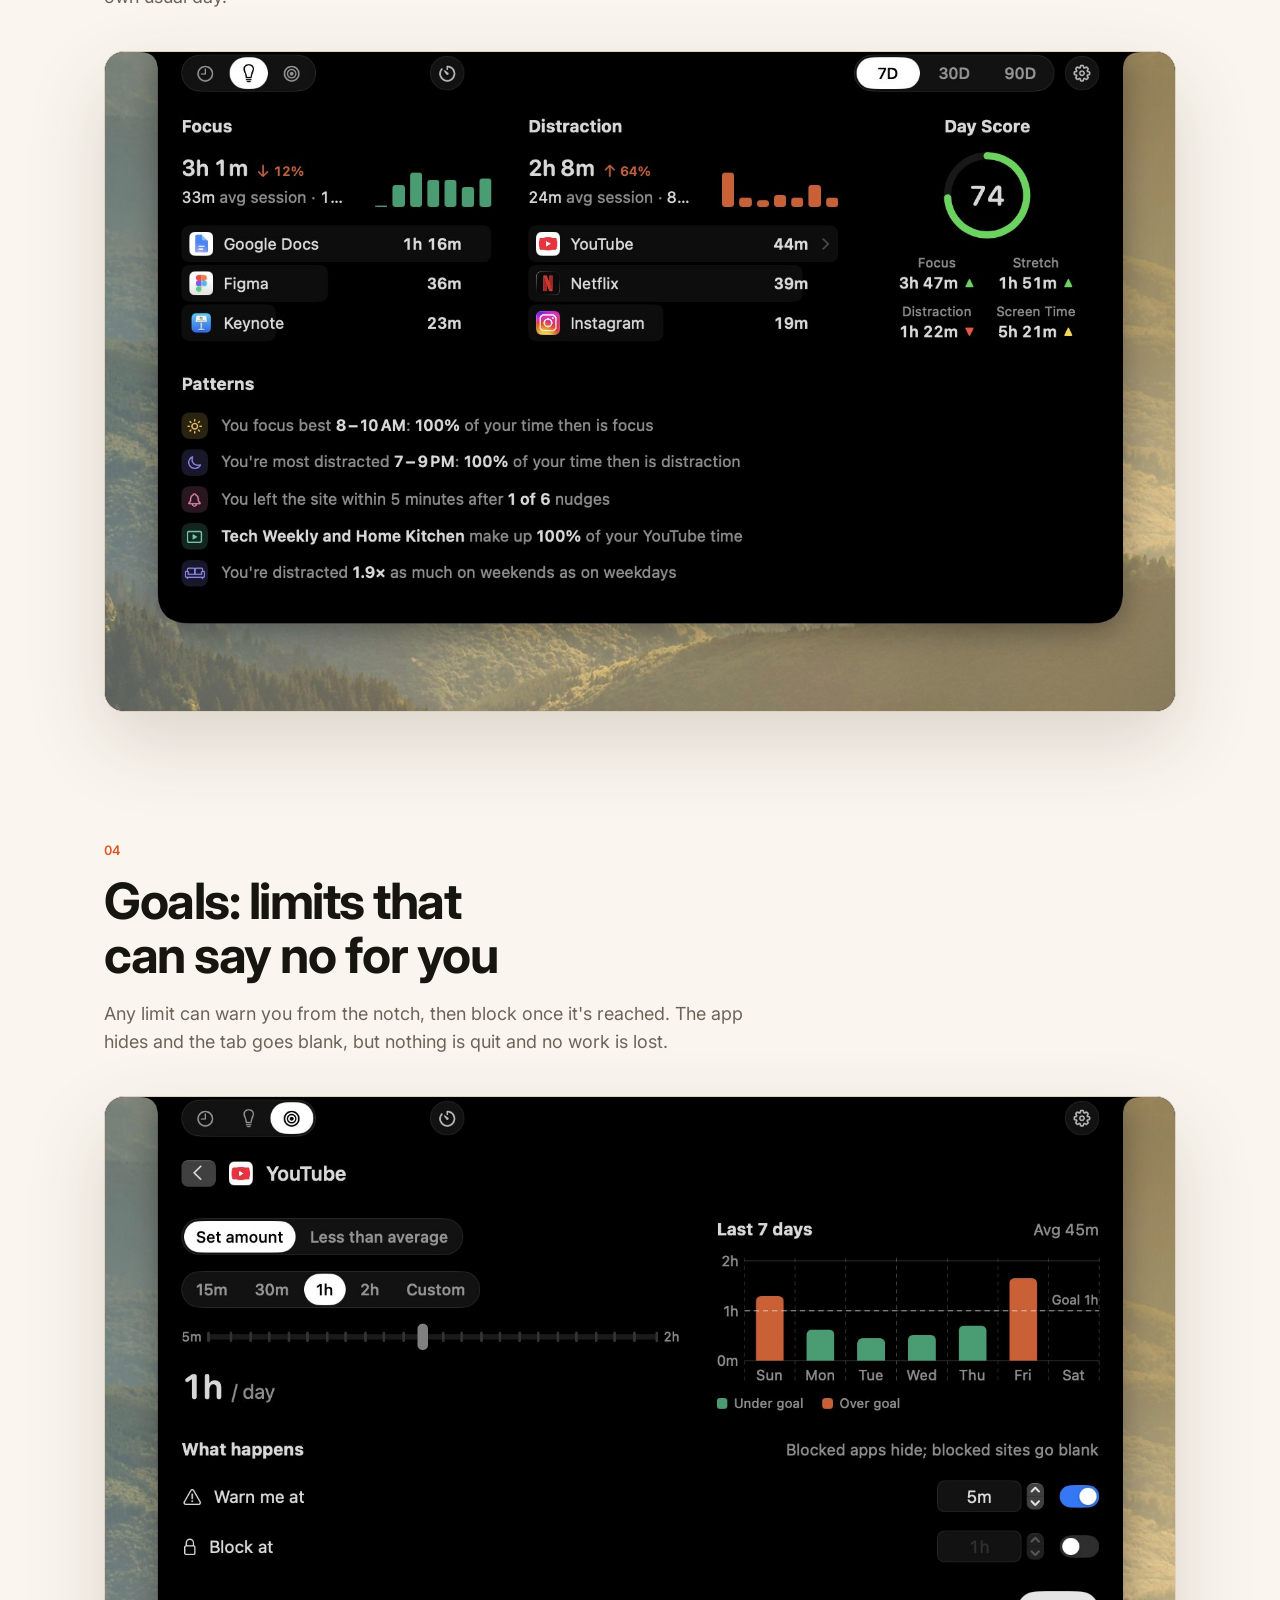
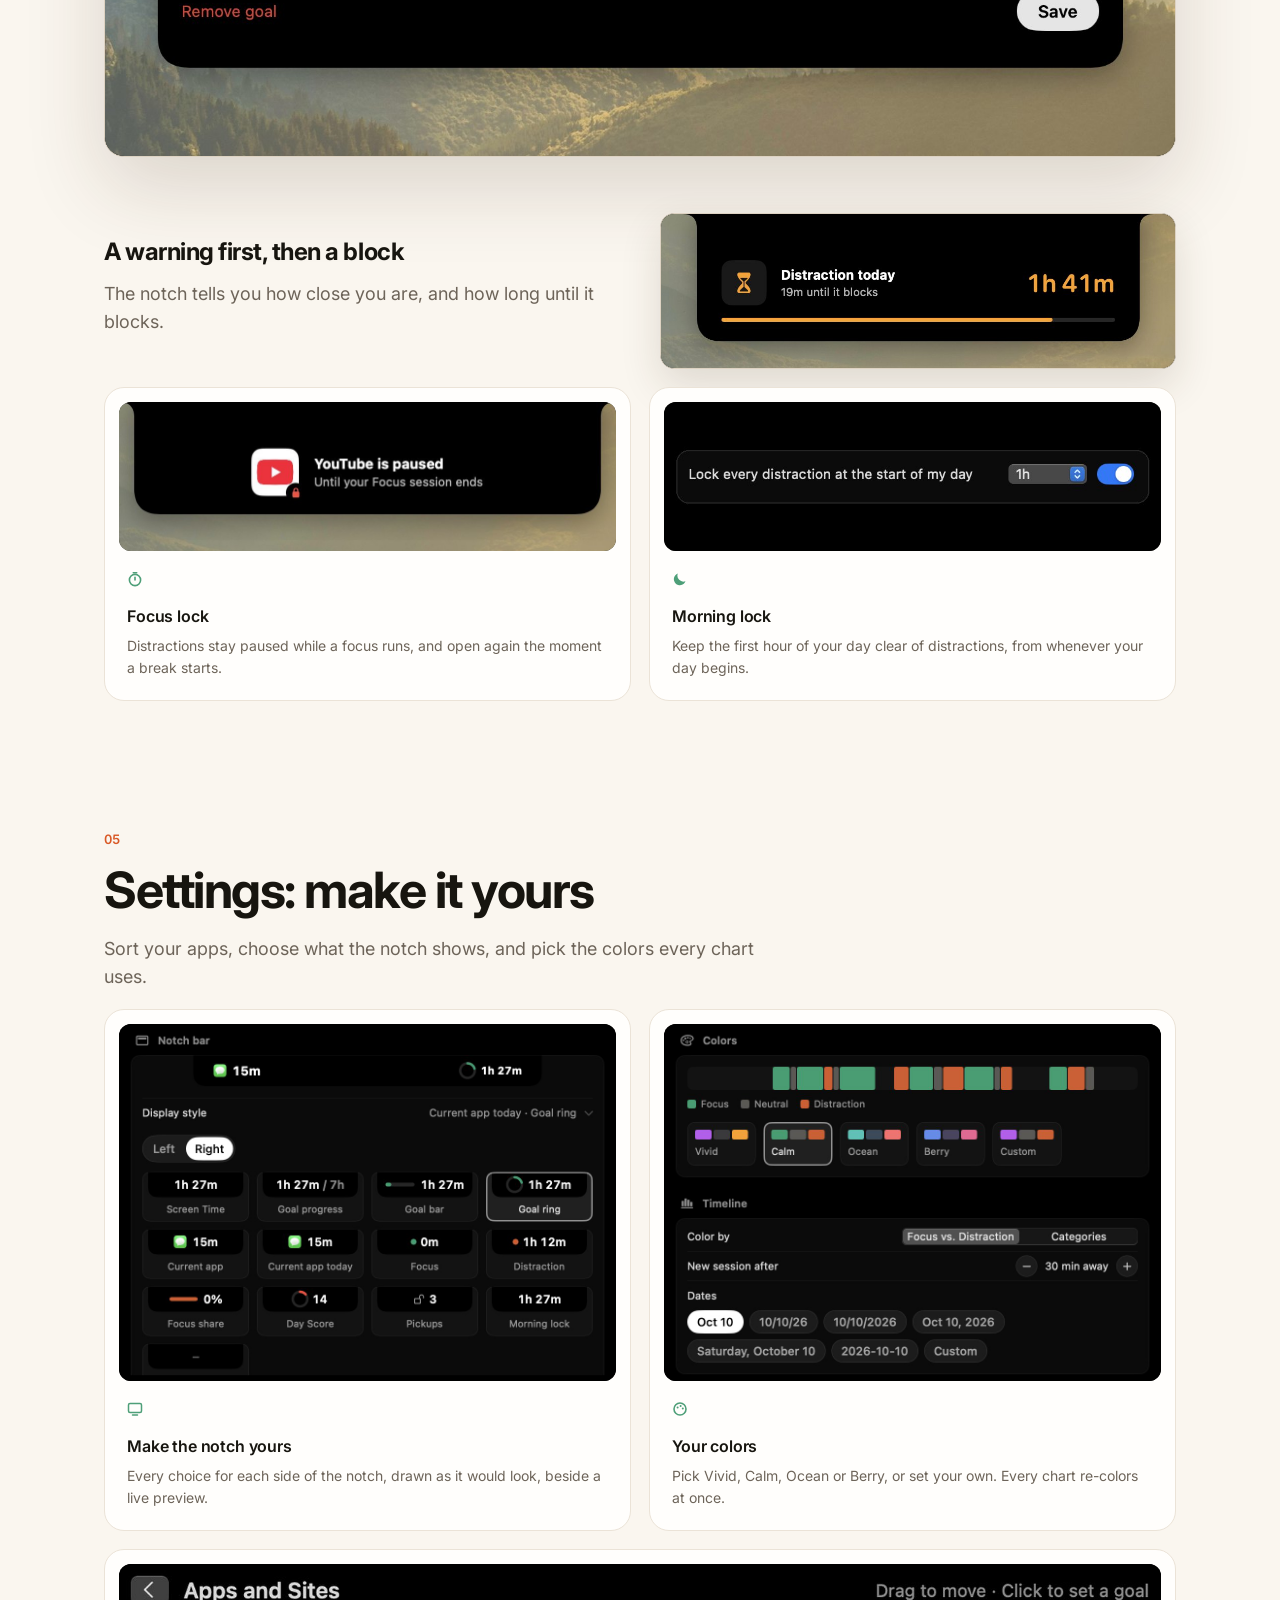
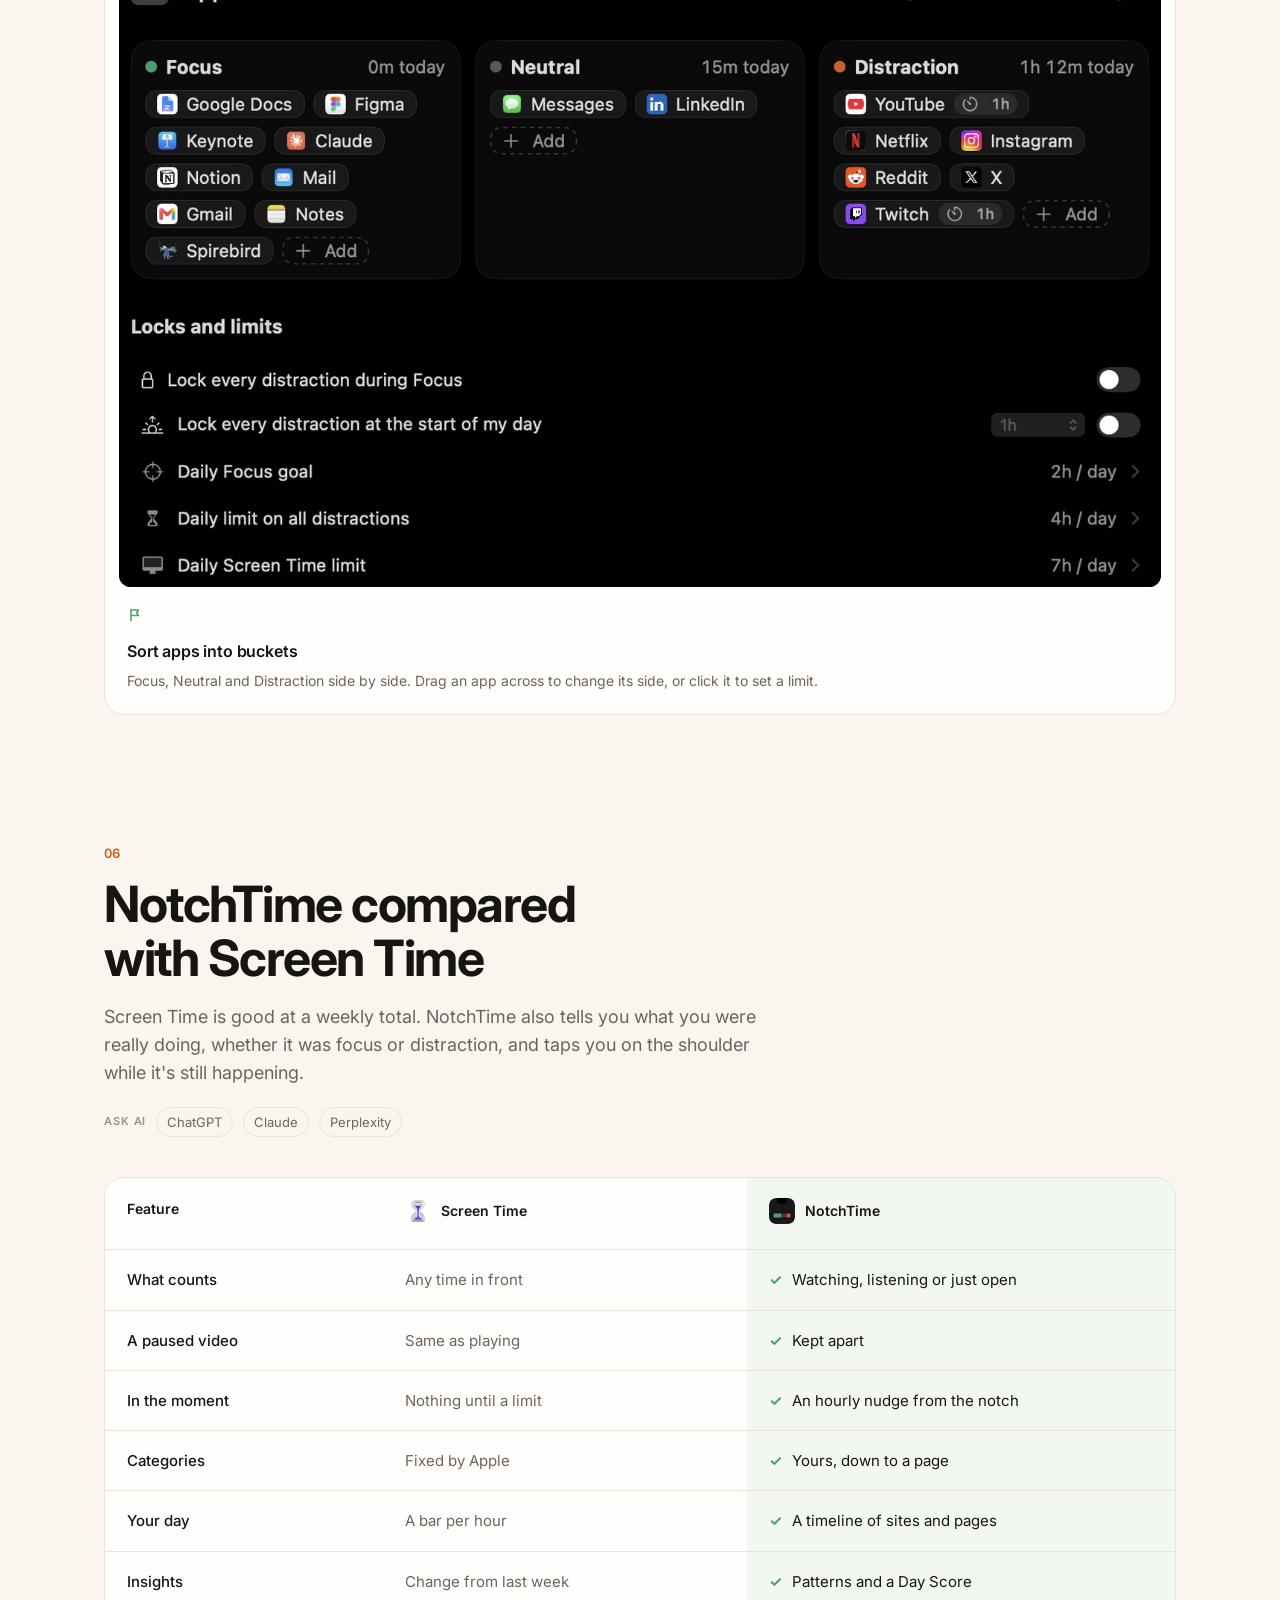
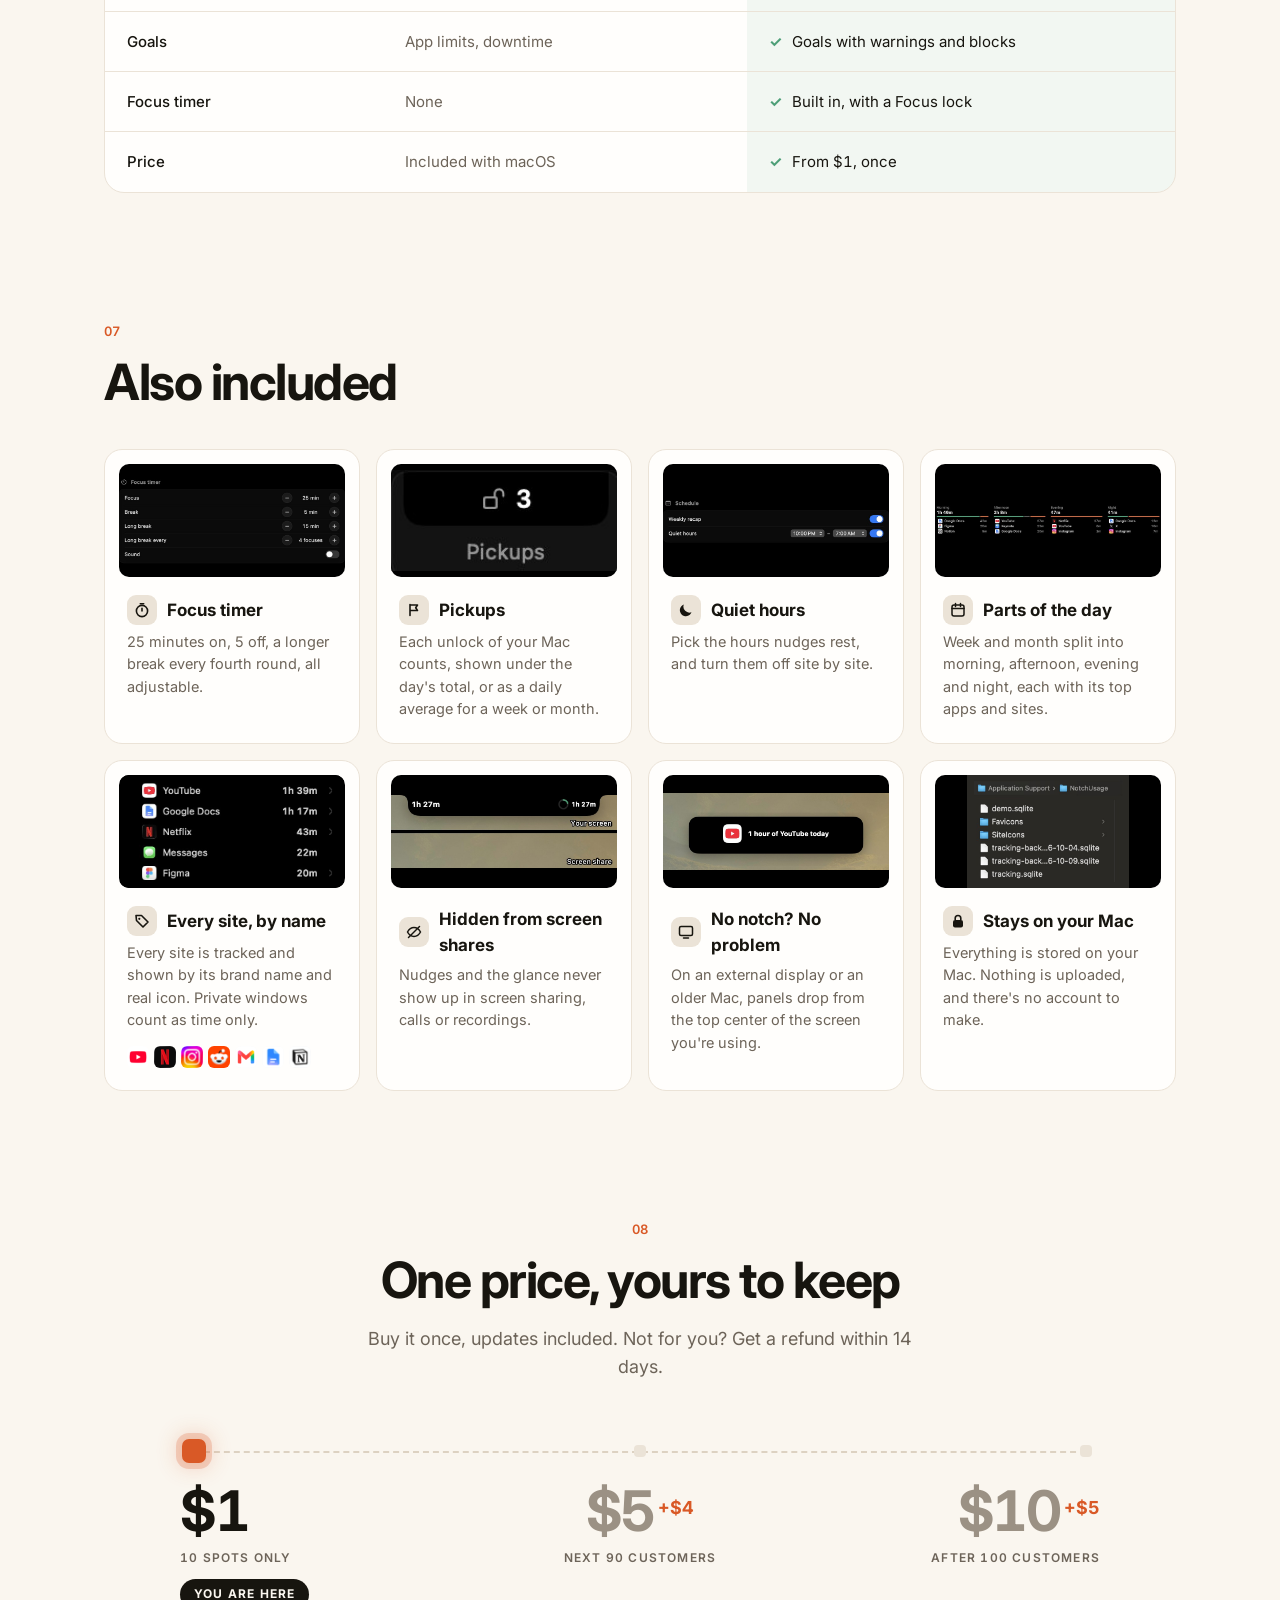
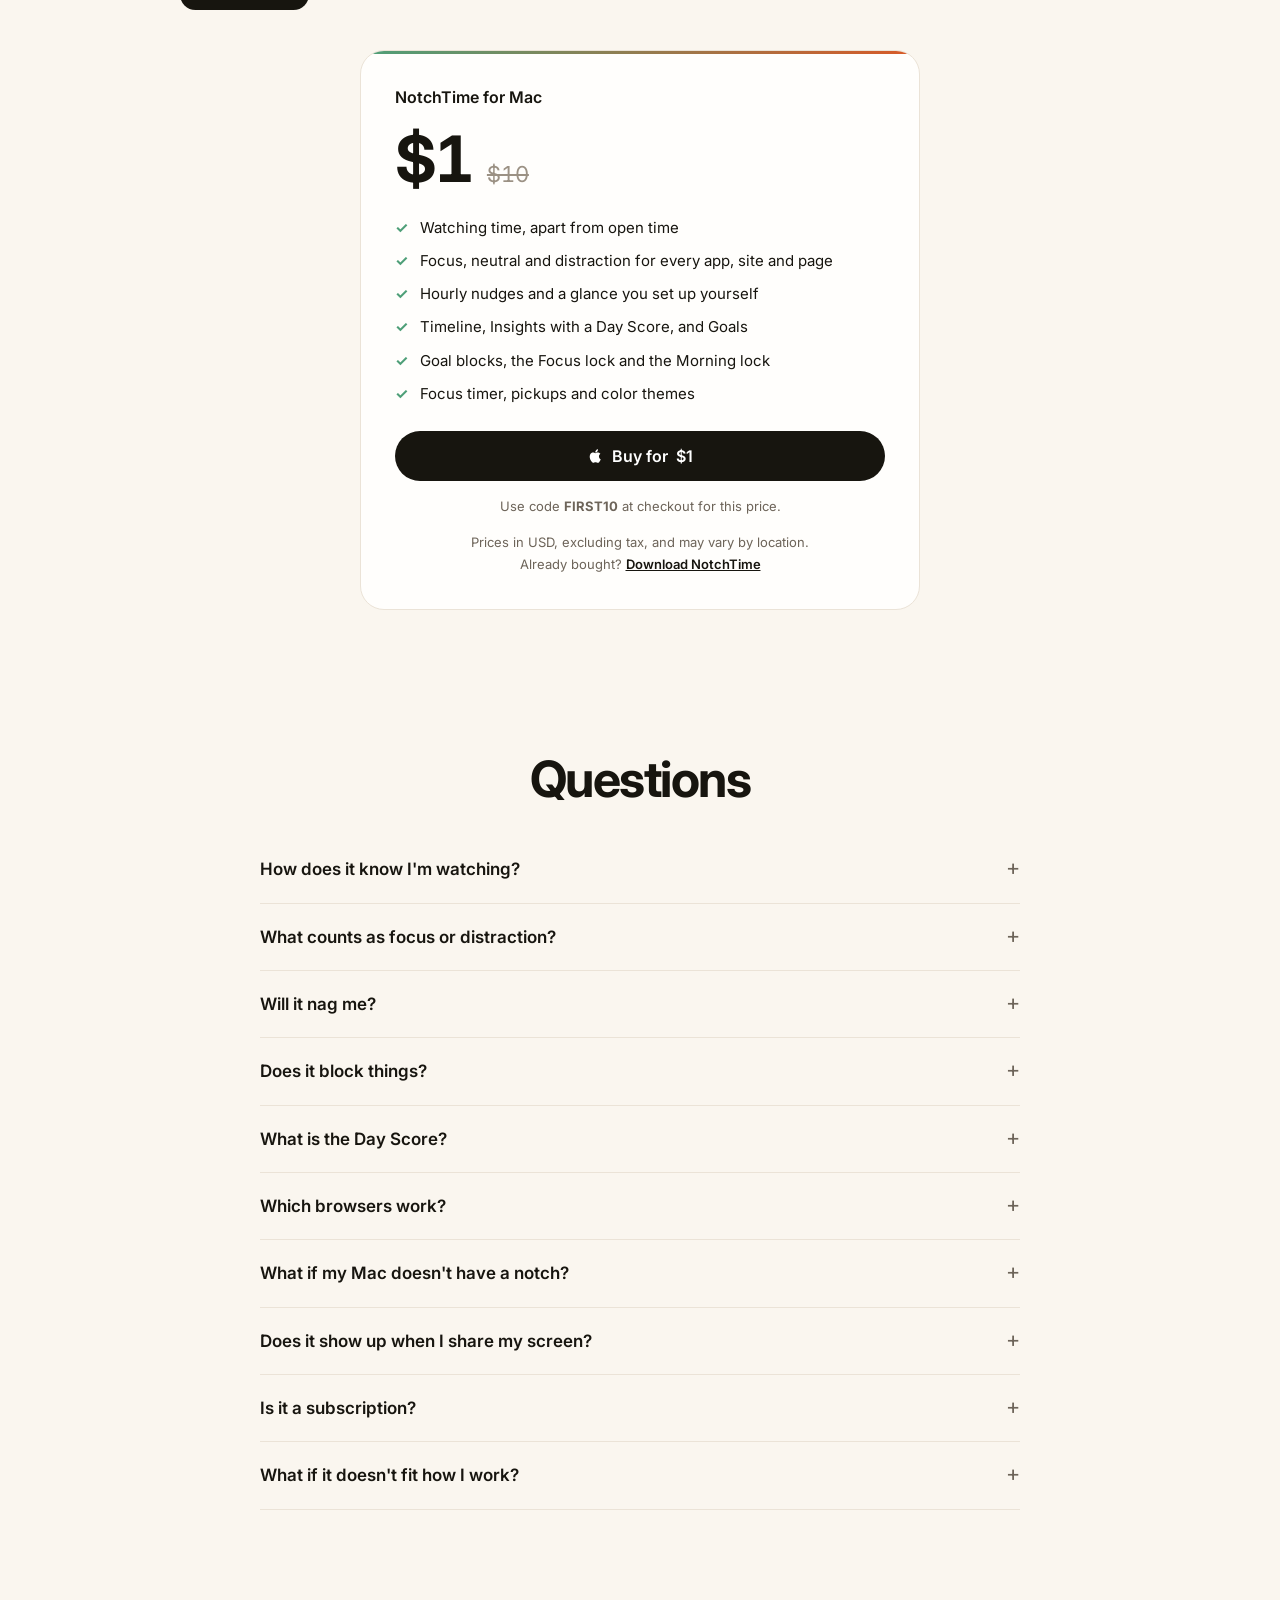
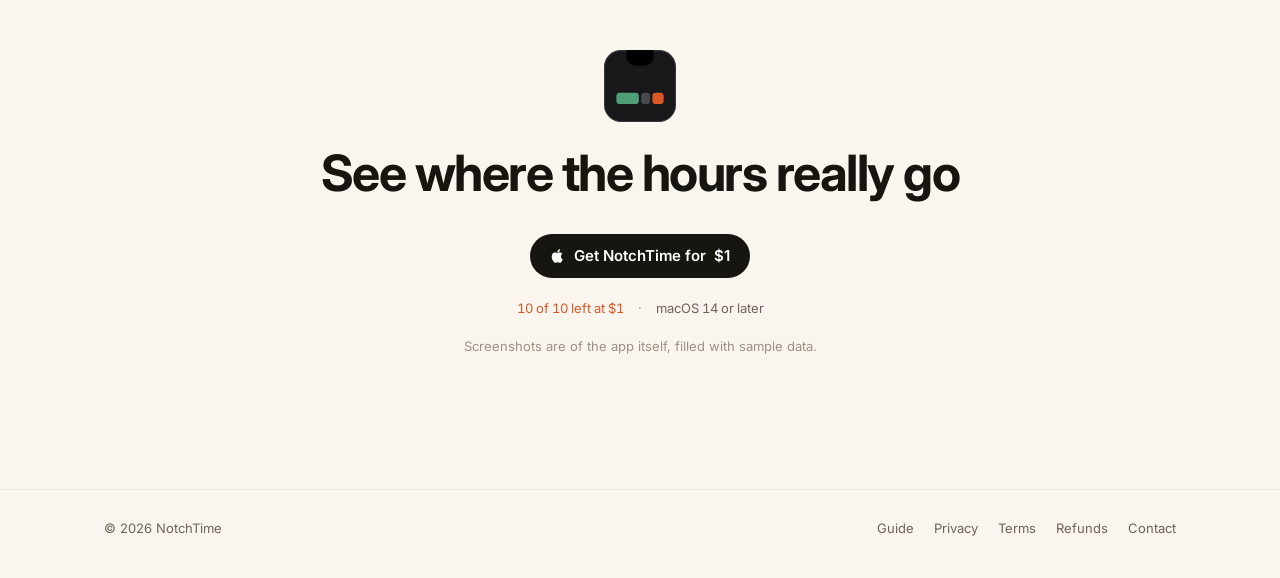
==== commit 70a383fe: "Test checkout link and launch codes under the Buy button Co-Authored-By: Claude Opus 5.5 <noreply@an" ====
--- a/index.html
+++ b/index.html
@@ -552,8 +552,8 @@
           <li>Goal blocks, the Focus lock and the Morning lock</li>
           <li>Focus timer, pickups and color themes</li>
         </ul>
-        <!-- TODO: link to the Dodo Payments checkout -->
         <a class="btn btn-primary" href="#pricing" data-buy><svg><use href="#i-apple"/></svg>Buy for <span data-price>$1</span></a>
+        <div class="fine" data-code hidden>Use code <b></b> at checkout for this price.</div>
         <div class="fine">Prices in USD, excluding tax, and may vary by location.<br>Already bought? <a href="https://github.com/tylernam96/notch-screen-time-releases/releases/latest">Download NotchTime</a></div>
       </div>
     </div>
@@ -608,20 +608,23 @@
 
 /* ---------------- pricing ---------------- */
 // Launch pricing: the first 10 customers pay $1, the next 90 $5, then $10. Update SOLD by hand as copies sell.
-// Each tier's checkout link carries its Dodo discount code (90% off, then 50% off, then none).
-// TODO(ship): the three Dodo checkout links. Until a tier has one, its Buy button stays on #pricing.
+// Dodo checkout links can't apply a discount code, so the current tier's code is shown under the Buy button
+// for the buyer to type: 90% off (limit 10), then 50% off (limit 90), then none.
+// TODO(ship): the live-mode checkout link; this one is test mode.
+const CHECKOUT = 'https://test.checkout.dodopayments.com/buy/pdt_0Nphll1OYFH5W2CrBKGYf?quantity=1';
 const SOLD = 0;
 const TIERS = [
-  { price: 1, seats: 10, checkout: '' },
-  { price: 5, seats: 90, checkout: '' },
-  { price: 10, checkout: '' },
+  { price: 1, seats: 10, code: 'FIRST10' }, // 90% off, limit 10
+  { price: 5, seats: 90, code: 'EARLY90' }, // 50% off, limit 90
+  { price: 10 },
 ];
 const money = p => '$' + (Number.isInteger(p) ? p : p.toFixed(2));
 let tierStart = 0, tierNow = TIERS.length - 1;
 for (let i = 0; i < TIERS.length - 1; i++) { if (SOLD < tierStart + TIERS[i].seats) { tierNow = i; break; } tierStart += TIERS[i].seats; }
 const tier = TIERS[tierNow], soldInTier = SOLD - tierStart;
 document.querySelectorAll('[data-price]').forEach(el => el.textContent = money(tier.price));
-if (tier.checkout) document.querySelectorAll('[data-buy]').forEach(el => el.href = tier.checkout);
+document.querySelectorAll('[data-buy]').forEach(el => el.href = CHECKOUT);
+document.querySelectorAll('[data-code]').forEach(el => { if (tier.code) { el.querySelector('b').textContent = tier.code; el.hidden = false; } });
 document.querySelectorAll('[data-seats-text]').forEach(el => {
   if (tier.seats) el.textContent = `${tier.seats - soldInTier} of ${tier.seats} left at ${money(tier.price)}`; else el.remove();
 });
